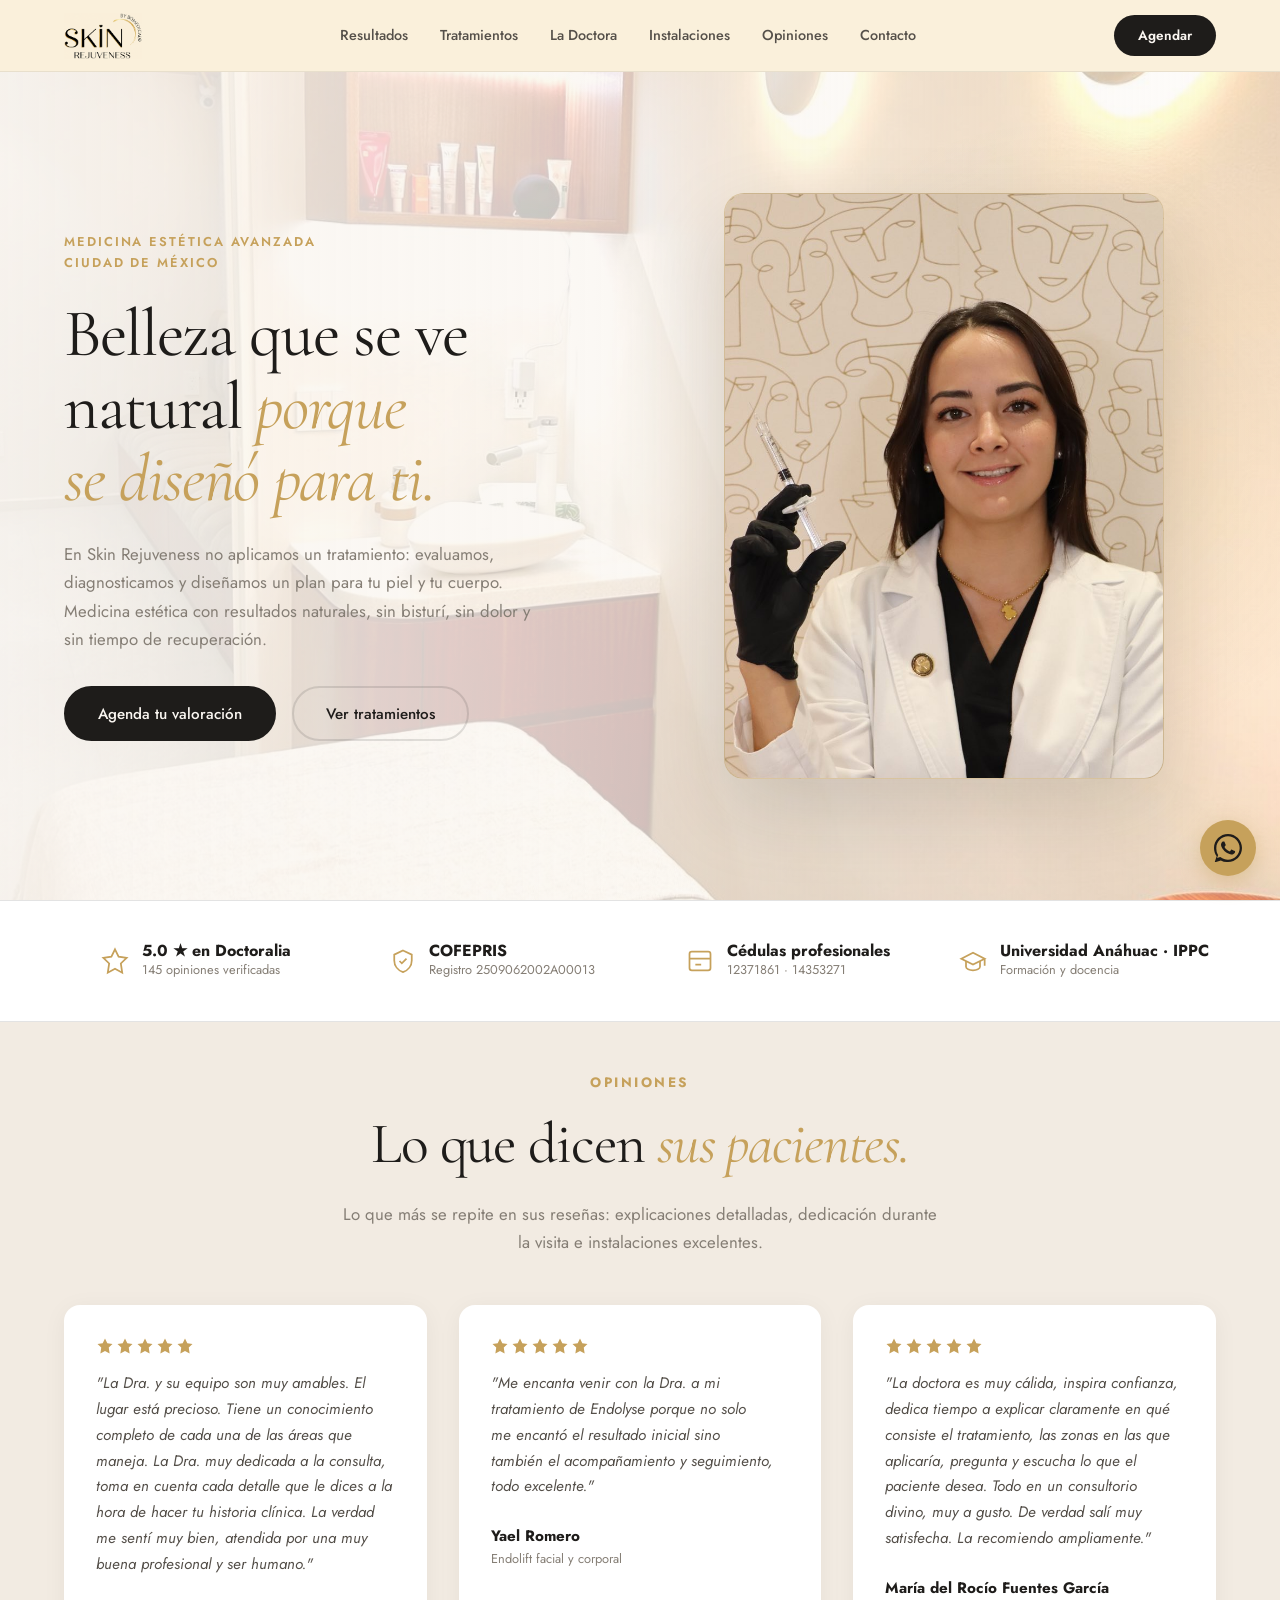
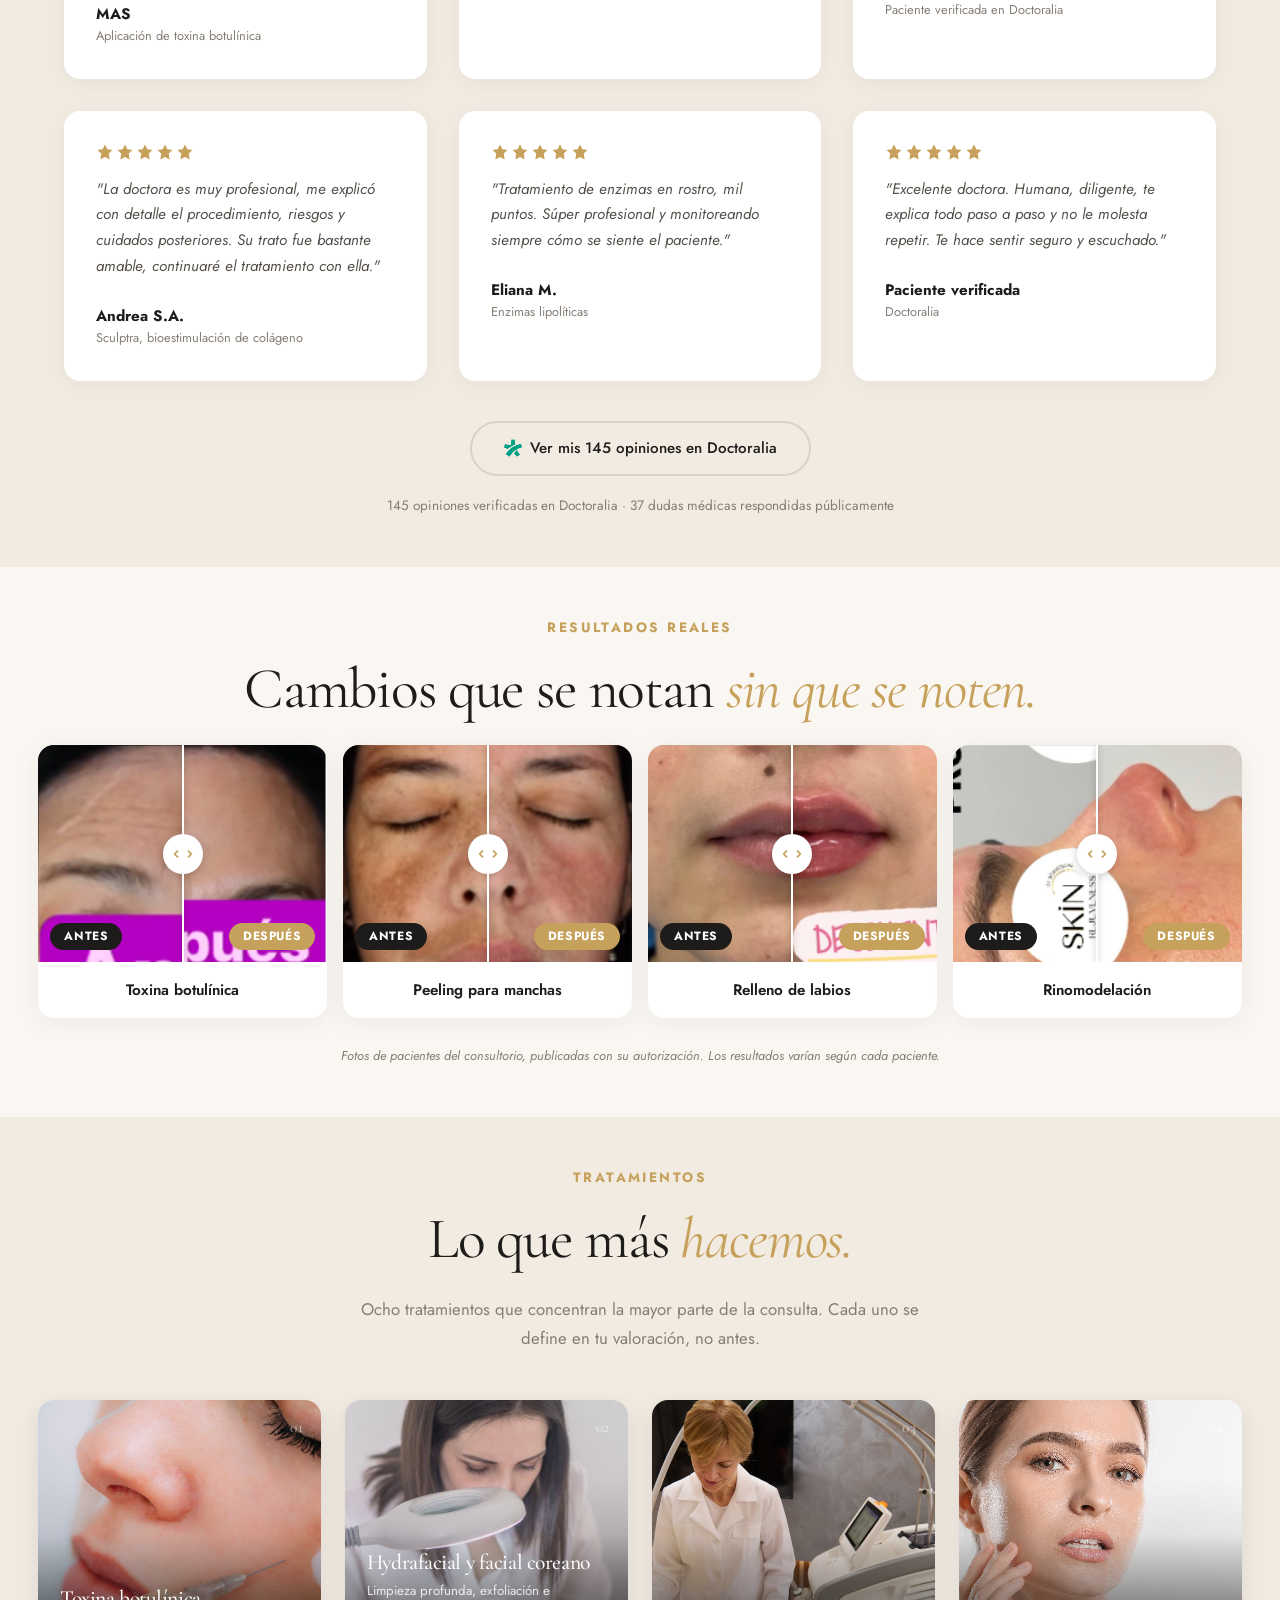
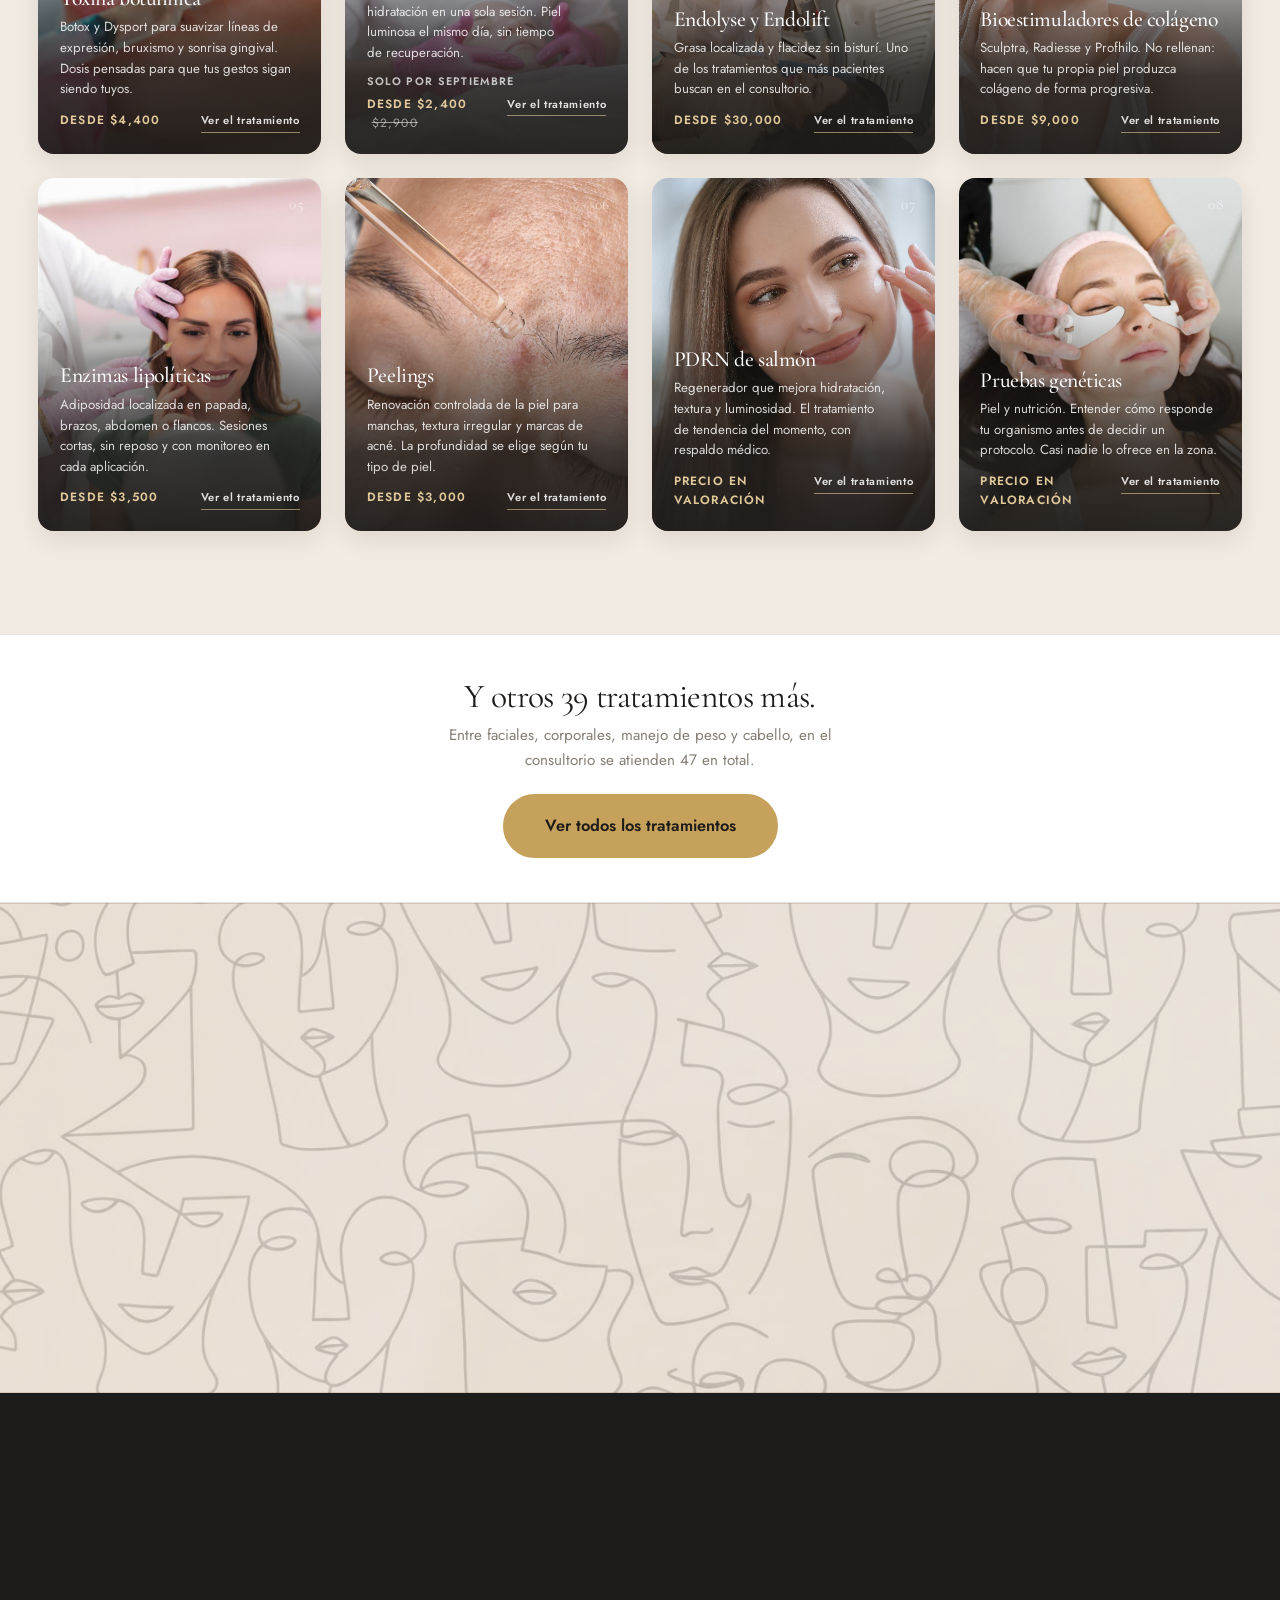
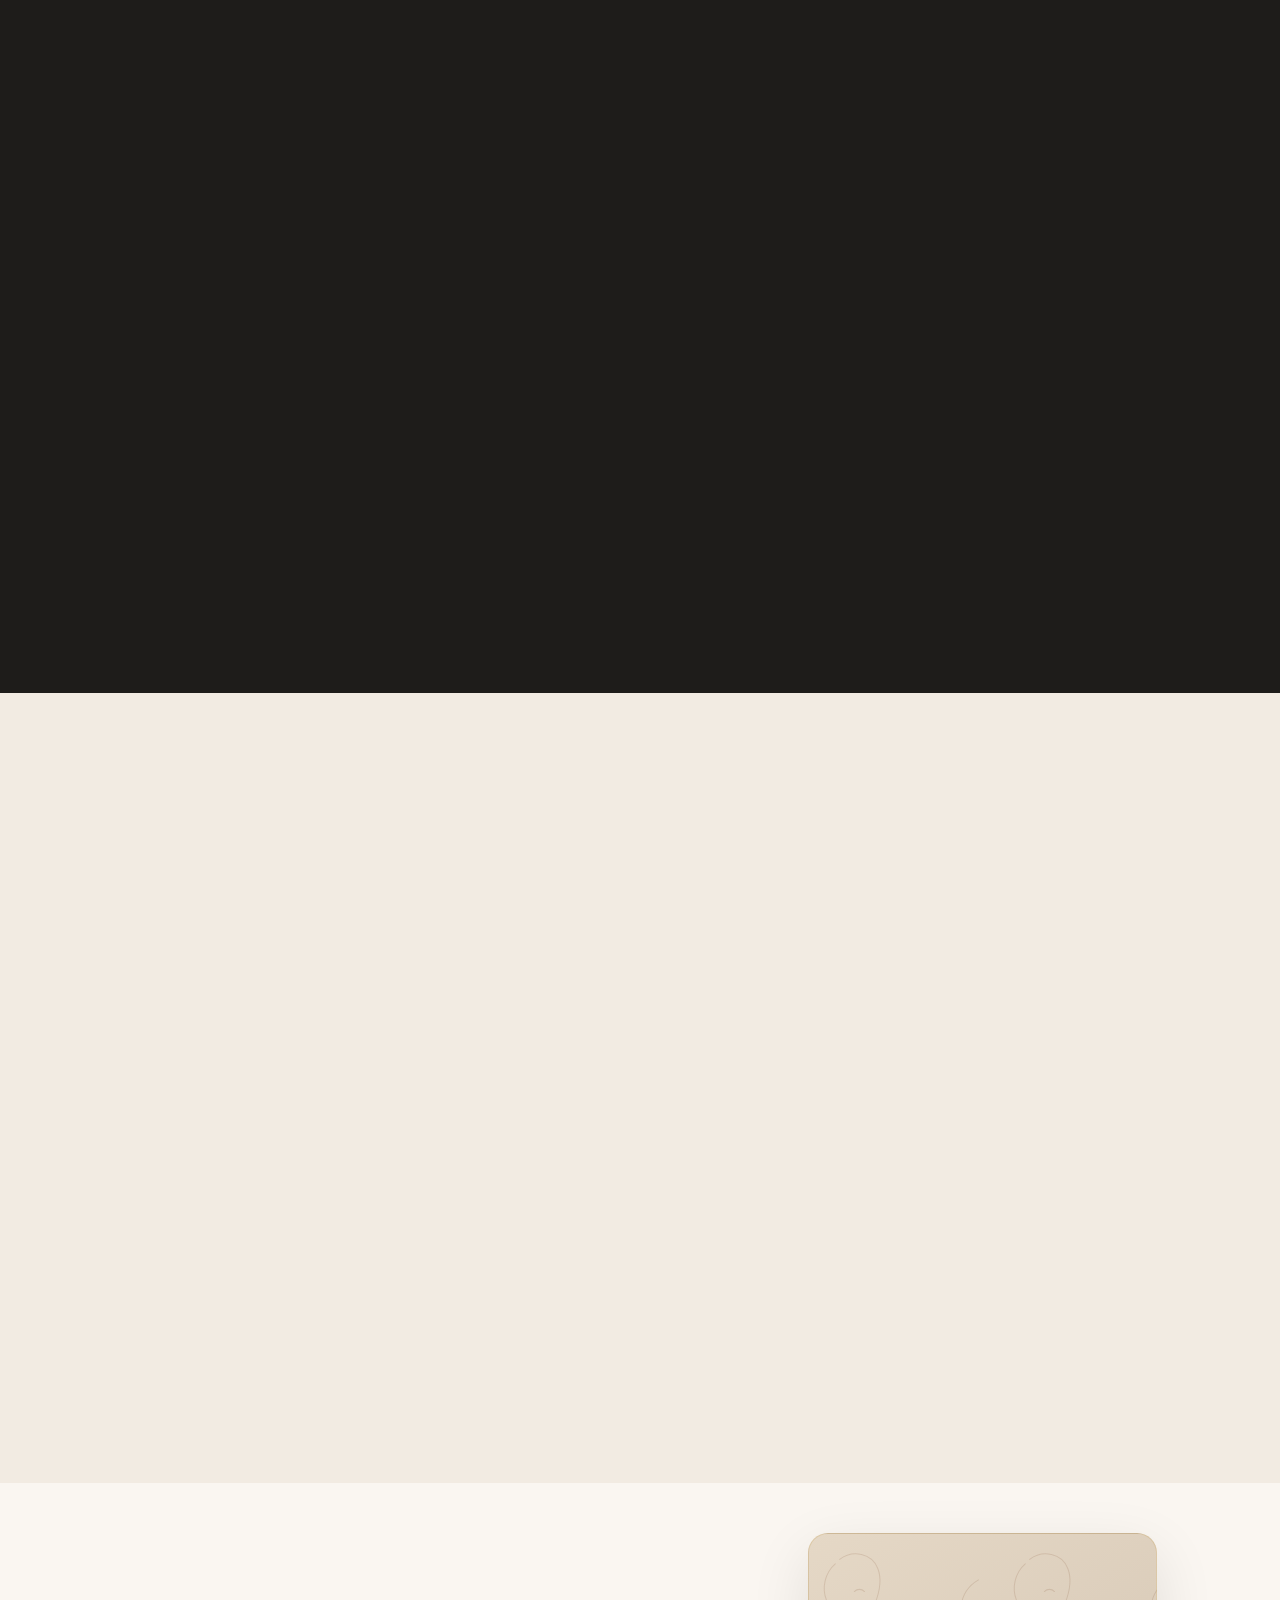
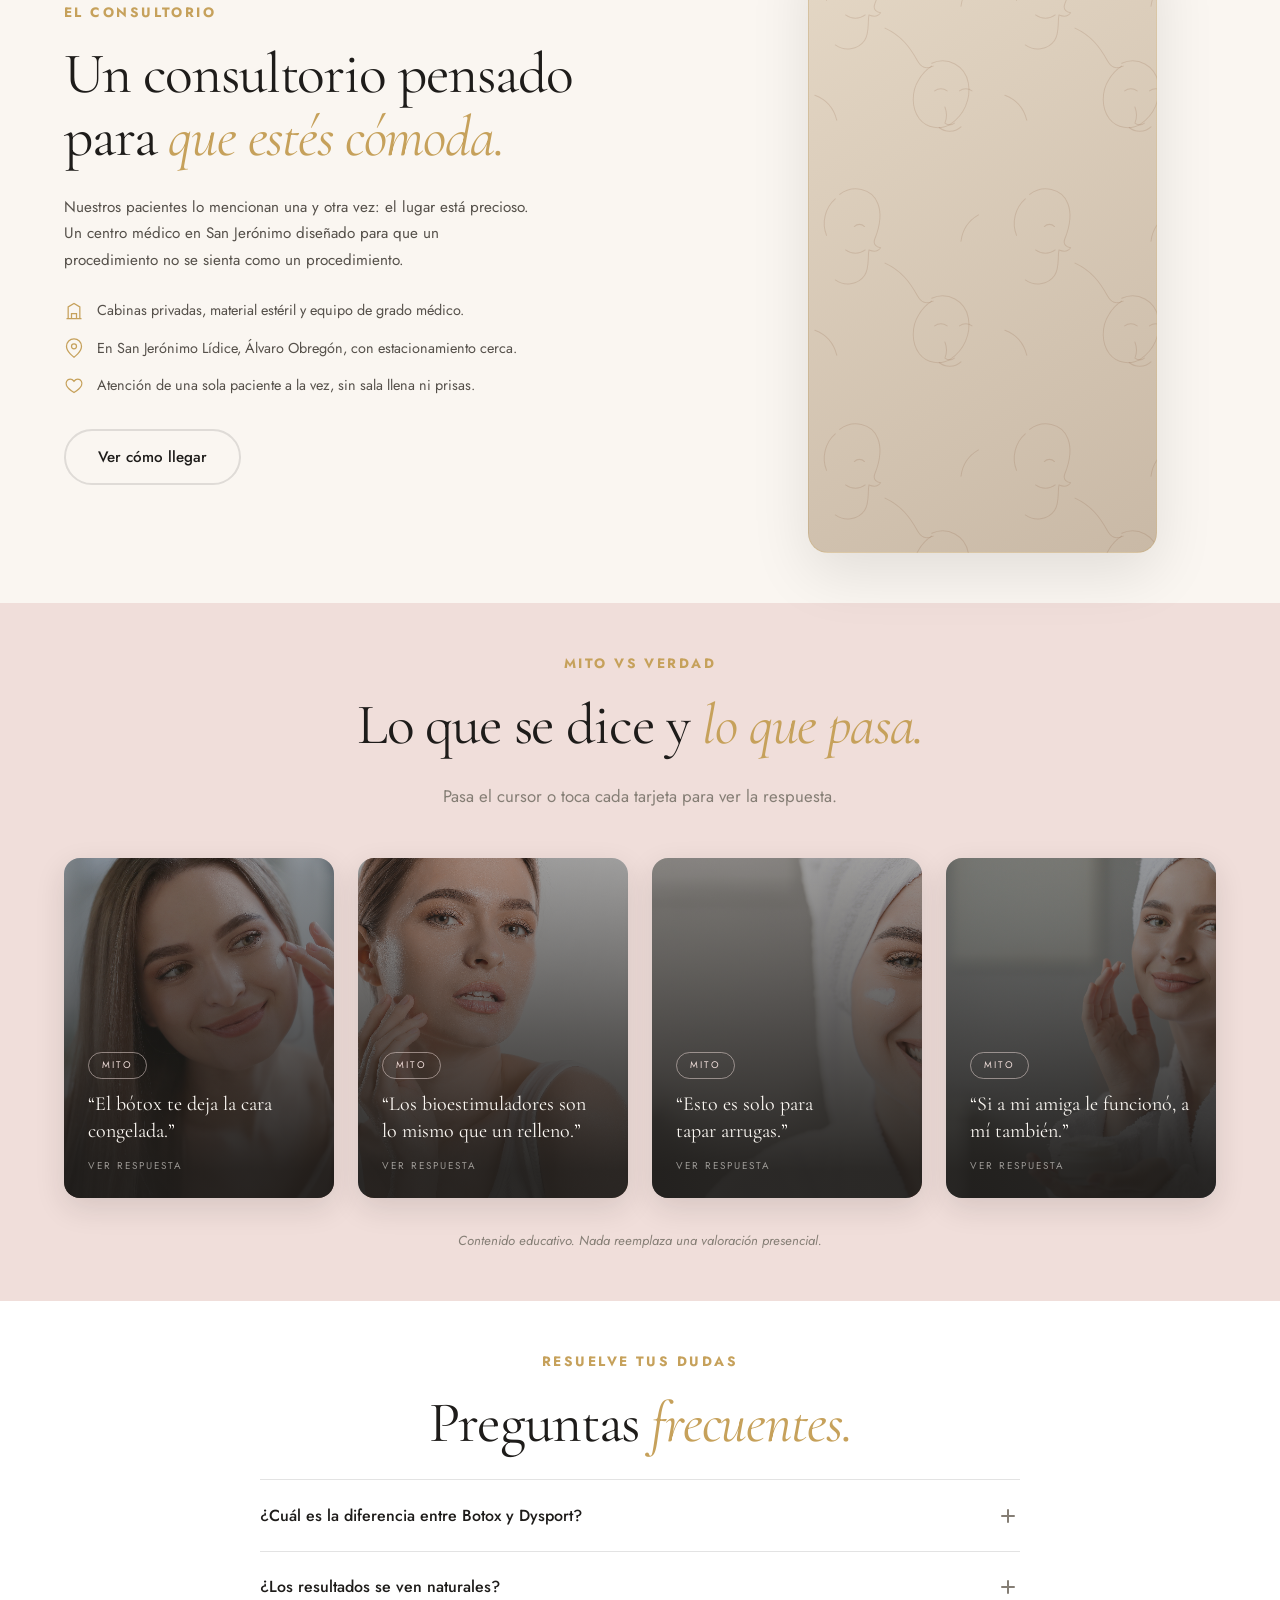
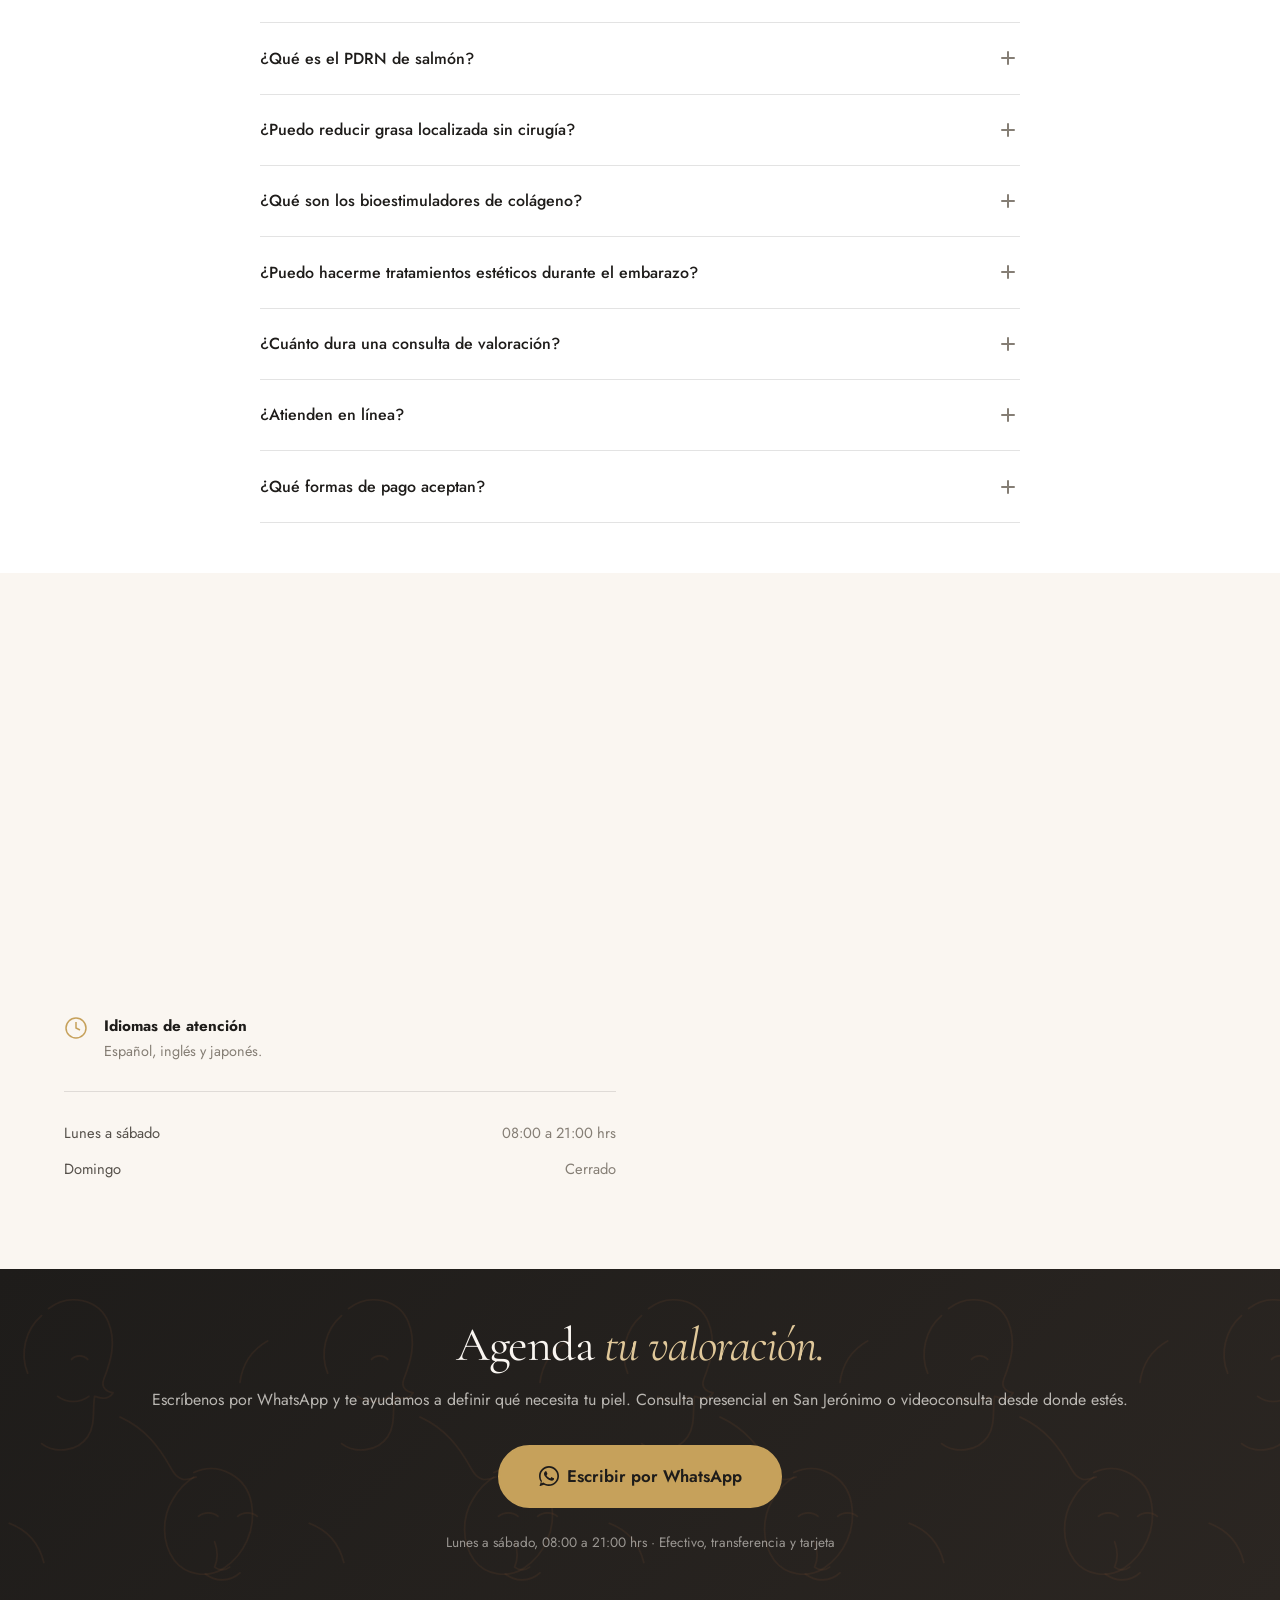
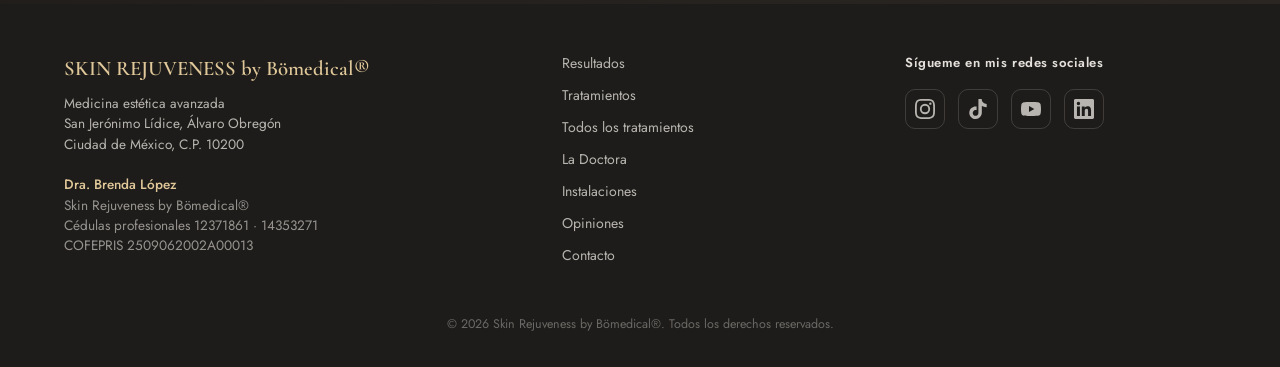
==== index.html @ c3eeec3d "Web de Skin Rejuveness by Bomedical (Dra. Brenda Lopez Carmona) Sitio estatico sin build: home con 1" ====
<!DOCTYPE html>
<html lang="es-MX">
<head>
  <meta charset="UTF-8" />
  <meta name="viewport" content="width=device-width, initial-scale=1.0" />
  <title>Medicina Estética en San Jerónimo, CDMX | Dra. Brenda López · Skin Rejuveness</title>
  <meta name="description" content="Medicina estética avanzada en San Jerónimo, CDMX. Botox, bioestimuladores, Endolyse, hydrafacial y pruebas genéticas de piel con la Dra. Brenda López. 145 opiniones 5★. Agenda por WhatsApp." />
  <meta name="keywords" content="medicina estética San Jerónimo, médico estético CDMX sur, botox San Jerónimo CDMX, bioestimuladores de colágeno CDMX, Endolift CDMX, enzimas lipolíticas CDMX, hydrafacial San Jerónimo, ácido hialurónico CDMX sur, pruebas genéticas para la piel México" />
  <meta name="robots" content="index, follow" />
  <meta name="author" content="Dra. Brenda López Carmona" />

  <meta property="og:title" content="Medicina Estética en San Jerónimo, CDMX | Dra. Brenda López" />
  <meta property="og:description" content="Evaluamos, diagnosticamos y diseñamos un plan para tu piel y tu cuerpo. Medicina estética con resultados naturales en San Jerónimo, CDMX." />
  <meta property="og:type" content="website" />
  <meta property="og:locale" content="es_MX" />
  <meta property="og:site_name" content="Skin Rejuveness by Bömedical" />
  <meta property="og:image" content="assets/img/hero.jpg" />
  <meta name="twitter:card" content="summary_large_image" />

  <link rel="canonical" href="https://skinrejuveness.com/" />

  <link rel="preconnect" href="https://fonts.googleapis.com" />
  <link rel="preconnect" href="https://fonts.gstatic.com" crossorigin />
  <link rel="stylesheet" href="https://fonts.googleapis.com/css2?family=Cormorant+Garamond:ital,wght@0,300;0,400;0,500;0,600;1,300;1,400;1,500;1,600&family=Jost:wght@300;400;500;600&display=swap" />

  <link rel="stylesheet" href="styles.css?v=20260904" />

  <link rel="icon" href="data:image/svg+xml,<svg xmlns='http://www.w3.org/2000/svg' viewBox='0 0 100 100'><rect width='100' height='100' rx='22' fill='%231E1C1A'/><text x='50' y='70' font-size='58' font-family='Georgia,serif' fill='%23C6A15B' text-anchor='middle'>S</text></svg>" />

  <script type="application/ld+json">
  {
    "@context": "https://schema.org",
    "@graph": [
      {
        "@type": "MedicalBusiness",
        "@id": "https://skinrejuveness.com/#clinica",
        "name": "Skin Rejuveness by Bömedical",
        "alternateName": "Skin Rejuveness",
        "description": "Centro de medicina estética avanzada en San Jerónimo Lídice, CDMX. Rejuvenecimiento no invasivo, manejo de adiposidad localizada y pruebas genéticas aplicadas a piel y nutrición.",
        "image": "https://skinrejuveness.com/assets/img/hero.jpg",
        "url": "https://skinrejuveness.com/",
        "telephone": "+525565081447",
        "priceRange": "$$$",
        "currenciesAccepted": "MXN",
        "paymentAccepted": "Efectivo, Transferencia, Tarjeta de crédito, Tarjeta de débito",
        "medicalSpecialty": "PlasticSurgery",
        "availableService": [
          { "@type": "MedicalTherapy", "name": "Aplicación de toxina botulínica" },
          { "@type": "MedicalTherapy", "name": "Bioestimuladores de colágeno" },
          { "@type": "MedicalTherapy", "name": "Endolyse para grasa localizada" },
          { "@type": "MedicalTherapy", "name": "Hydrafacial" },
          { "@type": "MedicalTherapy", "name": "Enzimas lipolíticas" },
          { "@type": "MedicalTherapy", "name": "Peelings" },
          { "@type": "MedicalTherapy", "name": "PDRN de salmón" },
          { "@type": "MedicalTherapy", "name": "Pruebas genéticas de piel y nutrición" }
        ],
        "address": {
          "@type": "PostalAddress",
          "streetAddress": "San Jerónimo Lídice",
          "addressLocality": "Álvaro Obregón",
          "addressRegion": "Ciudad de México",
          "postalCode": "10200",
          "addressCountry": "MX"
        },
        "geo": {
          "@type": "GeoCoordinates",
          "latitude": 19.3257116,
          "longitude": -99.214192
        },
        "openingHoursSpecification": [
          {
            "@type": "OpeningHoursSpecification",
            "dayOfWeek": ["Monday","Tuesday","Wednesday","Thursday","Friday","Saturday"],
            "opens": "08:00",
            "closes": "21:00"
          }
        ],
        "aggregateRating": {
          "@type": "AggregateRating",
          "ratingValue": "5.0",
          "reviewCount": "145",
          "bestRating": "5"
        },
        "sameAs": [
          "https://www.instagram.com/skin_rejuveness",
          "https://www.tiktok.com/@skin_rejuveness",
          "https://www.doctoralia.com.mx/perfil/brenda-lopez-carmona",
          "https://www.youtube.com/@SkinRejuveness",
          "https://www.linkedin.com/in/brenda-lopez-2603/"
        ]
      },
      {
        "@type": "Physician",
        "@id": "https://skinrejuveness.com/#doctora",
        "name": "Dra. Brenda López Carmona",
        "honorificPrefix": "Dra.",
        "jobTitle": "Médica estética",
        "description": "Médica cirujana por la Universidad Anáhuac México, con Maestría en Medicina Estética y Obesidad por el IPPC y Doctorado en Desarrollo Humano por la Universidad Motolinía. Docente en el IPPC.",
        "image": "https://skinrejuveness.com/assets/img/doctor.jpg",
        "url": "https://skinrejuveness.com/",
        "telephone": "+525565081447",
        "medicalSpecialty": "PlasticSurgery",
        "knowsLanguage": ["es", "en", "ja"],
        "worksFor": { "@id": "https://skinrejuveness.com/#clinica" },
        "alumniOf": [
          { "@type": "CollegeOrUniversity", "name": "Universidad Anáhuac México" },
          { "@type": "CollegeOrUniversity", "name": "Universidad Nacional Autónoma de México" },
          { "@type": "CollegeOrUniversity", "name": "Instituto Panamericano de Profesionales Científicos" },
          { "@type": "CollegeOrUniversity", "name": "Universidad Motolinía" }
        ],
        "address": {
          "@type": "PostalAddress",
          "streetAddress": "San Jerónimo Lídice",
          "addressLocality": "Álvaro Obregón",
          "addressRegion": "Ciudad de México",
          "postalCode": "10200",
          "addressCountry": "MX"
        },
        "sameAs": [
          "https://www.instagram.com/skin_rejuveness",
          "https://www.tiktok.com/@skin_rejuveness",
          "https://www.doctoralia.com.mx/perfil/brenda-lopez-carmona",
          "https://www.linkedin.com/in/brenda-lopez-2603/"
        ]
      },
      {
        "@type": "FAQPage",
        "@id": "https://skinrejuveness.com/#faq",
        "mainEntity": [
          {
            "@type": "Question",
            "name": "¿Cuál es la diferencia entre Botox y Dysport?",
            "acceptedAnswer": { "@type": "Answer", "text": "Ambos son toxina botulínica y relajan el músculo para suavizar líneas de expresión. Cambian el tiempo de inicio del efecto y la difusión del producto. En tu valoración definimos cuál conviene según tu zona a tratar y tus objetivos." }
          },
          {
            "@type": "Question",
            "name": "¿Los resultados se ven naturales?",
            "acceptedAnswer": { "@type": "Answer", "text": "Ese es el objetivo. Trabajamos con dosis y volúmenes pensados para que tus gestos sigan siendo tuyos. No buscamos un rostro hecho, buscamos que se note que descansaste." }
          },
          {
            "@type": "Question",
            "name": "¿Qué es el PDRN de salmón?",
            "acceptedAnswer": { "@type": "Answer", "text": "Es un regenerador que estimula la reparación de la piel y mejora hidratación, textura y luminosidad. Es uno de los tratamientos más solicitados actualmente y funciona muy bien combinado con una rutina de skincare adecuada." }
          },
          {
            "@type": "Question",
            "name": "¿Puedo reducir grasa localizada sin cirugía?",
            "acceptedAnswer": { "@type": "Answer", "text": "Sí. Con Endolyse y enzimas lipolíticas tratamos adiposidad localizada sin bisturí, sin dolor y sin tiempo de recuperación. Los resultados dependen de la zona, de la cantidad de sesiones y de tu seguimiento." }
          },
          {
            "@type": "Question",
            "name": "¿Qué son los bioestimuladores de colágeno?",
            "acceptedAnswer": { "@type": "Answer", "text": "Productos como Sculptra, Radiesse o Profhilo que no rellenan: hacen que tu propia piel produzca colágeno. El resultado aparece de forma progresiva y se ve más firme y luminosa, no más llena." }
          },
          {
            "@type": "Question",
            "name": "¿Puedo hacerme tratamientos estéticos durante el embarazo?",
            "acceptedAnswer": { "@type": "Answer", "text": "Algunos sí y otros no. Hay ingredientes y procedimientos que se deben suspender por completo durante esta etapa. Agenda una valoración y armamos una rutina segura para ti y tu bebé." }
          },
          {
            "@type": "Question",
            "name": "¿Cuánto dura una consulta de valoración?",
            "acceptedAnswer": { "@type": "Answer", "text": "Lo suficiente para hacer historia clínica completa, revisar tu piel, escuchar qué buscas y explicarte el plan, los riesgos y los cuidados posteriores. No trabajamos con consultas de cinco minutos." }
          },
          {
            "@type": "Question",
            "name": "¿Atienden en línea?",
            "acceptedAnswer": { "@type": "Answer", "text": "Sí. Ofrecemos videoconsulta además de la consulta presencial en San Jerónimo." }
          },
          {
            "@type": "Question",
            "name": "¿Qué formas de pago aceptan?",
            "acceptedAnswer": { "@type": "Answer", "text": "Efectivo, transferencia, tarjeta de crédito y tarjeta de débito. Atención exclusivamente privada, sin aseguradoras." }
          }
        ]
      }
    ]
  }
  </script>

  <noscript>
    <style>
      /* Sin JS no corre el IntersectionObserver que revela las secciones,
         asi que el contenido se muestra tal cual. La web se lee entera. */
      .reveal { opacity: 1 !important; transform: none !important; }
      .hero-text, .hero-img-card { opacity: 1 !important; transform: none !important; }
      .faq-a, .cat-a { max-height: none !important; }
      .faq-q-icon, .cat-q-icon { display: none; }
    </style>
  </noscript>
</head>
<body>

  <a href="#main" class="skip-link">Ir al contenido</a>

  <!-- ============ 1. NAV ============ -->
  <header class="nav" id="nav">
    <div class="nav-inner">
      <a href="#hero" class="nav-logo" aria-label="Skin Rejuveness by Bömedical, inicio">
        <img src="assets/img/logo-nav.png" alt="Skin Rejuveness by Bömedical" width="480" height="282" />
      </a>
      <button class="nav-toggle" aria-label="Abrir menú" aria-expanded="false">
        <span></span><span></span><span></span>
      </button>
      <nav class="nav-links" aria-label="Navegación principal">
        <a href="#resultados">Resultados</a>
        <a href="#tratamientos">Tratamientos</a>
        <a href="#sobre-mi">La Doctora</a>
        <a href="#instalaciones">Instalaciones</a>
        <a href="#testimonios">Opiniones</a>
        <a href="#contacto">Contacto</a>
      </nav>
      <a href="https://wa.me/525565081447?text=Hola%20Dra.%20Brenda%2C%20vengo%20de%20su%20sitio%20web%20y%20quiero%20agendar%20una%20valoraci%C3%B3n." class="nav-cta" target="_blank" rel="noopener">Agendar</a>
    </div>
  </header>

  <main id="main">

    <!-- ============ 2. HERO ============ -->
    <section class="hero" id="hero">
      <div class="hero-bg-wrap">
        <img class="hero-bg-img" src="assets/img/hero.jpg" alt="" loading="eager" fetchpriority="high" onerror="this.remove()" />
        <div class="hero-bg-gradient"></div>
      </div>
      <div class="hero-content">
        <div class="hero-text">
          <p class="hero-kicker">Medicina estética avanzada<span>Ciudad de México</span></p>
          <h1 class="hero-title">Belleza que se ve natural <em>porque se diseñó para ti.</em></h1>
          <p class="hero-sub">En Skin Rejuveness no aplicamos un tratamiento: evaluamos, diagnosticamos y diseñamos un plan para tu piel y tu cuerpo. Medicina estética con resultados naturales, sin bisturí, sin dolor y sin tiempo de recuperación.</p>
          <div class="hero-actions">
            <a href="#booking" class="btn btn-primary">Agenda tu valoración</a>
            <a href="#tratamientos" class="btn btn-ghost">Ver tratamientos</a>
          </div>
        </div>
        <div class="hero-img-wrap">
          <div class="hero-img-card">
            <img src="assets/img/doctor-hero.jpg" alt="Dra. Brenda López Carmona, médica estética en San Jerónimo, CDMX" fetchpriority="high" loading="eager" onerror="this.remove()" />
          </div>
        </div>
      </div>
    </section>

    <!-- ============ 3. BARRA DE CONFIANZA ============ -->
    <section class="trust-strip reveal" aria-label="Credenciales y respaldo">
      <div class="trust-strip-inner">
        <div class="trust-item">
          <svg viewBox="0 0 24 24" fill="none" stroke="currentColor" stroke-width="1.5" class="trust-icon" aria-hidden="true"><path d="M12 2l3.09 6.26L22 9.27l-5 4.87L18.18 22 12 18.56 5.82 22 7 14.14l-5-4.87 6.91-1.01L12 2z"/></svg>
          <div class="trust-text"><strong>5.0 &#9733; en Doctoralia</strong><span>145 opiniones verificadas</span></div>
        </div>
        <div class="trust-item">
          <svg viewBox="0 0 24 24" fill="none" stroke="currentColor" stroke-width="1.5" class="trust-icon" aria-hidden="true"><path d="M9 12l2 2 4-4"/><path d="M12 3l7.5 3.5v5c0 4.5-3 8.5-7.5 10-4.5-1.5-7.5-5.5-7.5-10v-5L12 3z"/></svg>
          <div class="trust-text"><strong>COFEPRIS</strong><span>Registro 2509062002A00013</span></div>
        </div>
        <div class="trust-item">
          <svg viewBox="0 0 24 24" fill="none" stroke="currentColor" stroke-width="1.5" class="trust-icon" aria-hidden="true"><rect x="3" y="4" width="18" height="16" rx="2"/><path d="M3 10h18M8 15h5"/></svg>
          <div class="trust-text"><strong>Cédulas profesionales</strong><span>12371861 · 14353271</span></div>
        </div>
        <div class="trust-item">
          <svg viewBox="0 0 24 24" fill="none" stroke="currentColor" stroke-width="1.5" class="trust-icon" aria-hidden="true"><path d="M22 10v6M2 10l10-5 10 5-10 5z"/><path d="M6 12v5c0 1.66 2.69 3 6 3s6-1.34 6-3v-5"/></svg>
          <div class="trust-text"><strong>Universidad Anáhuac · IPPC</strong><span>Formación y docencia</span></div>
        </div>
      </div>
    </section>

    <!-- ============ 4. OPINIONES ============ -->
    <section class="section testimonials" id="testimonios">
      <div class="section-inner">
        <p class="section-kicker reveal">Opiniones</p>
        <h2 class="section-title reveal">Lo que dicen <em>sus pacientes.</em></h2>
        <p class="section-sub reveal">Lo que más se repite en sus reseñas: explicaciones detalladas, dedicación durante la visita e instalaciones excelentes.</p>
        <div class="testimonials-grid">

          <blockquote class="testimonial-card reveal">
            <div class="testimonial-stars" aria-label="5 de 5 estrellas">
              <svg viewBox="0 0 24 24" aria-hidden="true"><path d="M12 2l3.09 6.26L22 9.27l-5 4.87L18.18 22 12 18.56 5.82 22 7 14.14l-5-4.87 6.91-1.01L12 2z"/></svg>
              <svg viewBox="0 0 24 24" aria-hidden="true"><path d="M12 2l3.09 6.26L22 9.27l-5 4.87L18.18 22 12 18.56 5.82 22 7 14.14l-5-4.87 6.91-1.01L12 2z"/></svg>
              <svg viewBox="0 0 24 24" aria-hidden="true"><path d="M12 2l3.09 6.26L22 9.27l-5 4.87L18.18 22 12 18.56 5.82 22 7 14.14l-5-4.87 6.91-1.01L12 2z"/></svg>
              <svg viewBox="0 0 24 24" aria-hidden="true"><path d="M12 2l3.09 6.26L22 9.27l-5 4.87L18.18 22 12 18.56 5.82 22 7 14.14l-5-4.87 6.91-1.01L12 2z"/></svg>
              <svg viewBox="0 0 24 24" aria-hidden="true"><path d="M12 2l3.09 6.26L22 9.27l-5 4.87L18.18 22 12 18.56 5.82 22 7 14.14l-5-4.87 6.91-1.01L12 2z"/></svg>
            </div>
            <p class="testimonial-text">"La Dra. y su equipo son muy amables. El lugar está precioso. Tiene un conocimiento completo de cada una de las áreas que maneja. La Dra. muy dedicada a la consulta, toma en cuenta cada detalle que le dices a la hora de hacer tu historia clínica. La verdad me sentí muy bien, atendida por una muy buena profesional y ser humano."</p>
            <footer class="testimonial-author">
              <strong>MAS</strong>
              <span>Aplicación de toxina botulínica</span>
            </footer>
          </blockquote>

          <blockquote class="testimonial-card reveal">
            <div class="testimonial-stars" aria-label="5 de 5 estrellas">
              <svg viewBox="0 0 24 24" aria-hidden="true"><path d="M12 2l3.09 6.26L22 9.27l-5 4.87L18.18 22 12 18.56 5.82 22 7 14.14l-5-4.87 6.91-1.01L12 2z"/></svg>
              <svg viewBox="0 0 24 24" aria-hidden="true"><path d="M12 2l3.09 6.26L22 9.27l-5 4.87L18.18 22 12 18.56 5.82 22 7 14.14l-5-4.87 6.91-1.01L12 2z"/></svg>
              <svg viewBox="0 0 24 24" aria-hidden="true"><path d="M12 2l3.09 6.26L22 9.27l-5 4.87L18.18 22 12 18.56 5.82 22 7 14.14l-5-4.87 6.91-1.01L12 2z"/></svg>
              <svg viewBox="0 0 24 24" aria-hidden="true"><path d="M12 2l3.09 6.26L22 9.27l-5 4.87L18.18 22 12 18.56 5.82 22 7 14.14l-5-4.87 6.91-1.01L12 2z"/></svg>
              <svg viewBox="0 0 24 24" aria-hidden="true"><path d="M12 2l3.09 6.26L22 9.27l-5 4.87L18.18 22 12 18.56 5.82 22 7 14.14l-5-4.87 6.91-1.01L12 2z"/></svg>
            </div>
            <p class="testimonial-text">"Me encanta venir con la Dra. a mi tratamiento de Endolyse porque no solo me encantó el resultado inicial sino también el acompañamiento y seguimiento, todo excelente."</p>
            <footer class="testimonial-author">
              <strong>Yael Romero</strong>
              <span>Endolift facial y corporal</span>
            </footer>
          </blockquote>

          <blockquote class="testimonial-card reveal">
            <div class="testimonial-stars" aria-label="5 de 5 estrellas">
              <svg viewBox="0 0 24 24" aria-hidden="true"><path d="M12 2l3.09 6.26L22 9.27l-5 4.87L18.18 22 12 18.56 5.82 22 7 14.14l-5-4.87 6.91-1.01L12 2z"/></svg>
              <svg viewBox="0 0 24 24" aria-hidden="true"><path d="M12 2l3.09 6.26L22 9.27l-5 4.87L18.18 22 12 18.56 5.82 22 7 14.14l-5-4.87 6.91-1.01L12 2z"/></svg>
              <svg viewBox="0 0 24 24" aria-hidden="true"><path d="M12 2l3.09 6.26L22 9.27l-5 4.87L18.18 22 12 18.56 5.82 22 7 14.14l-5-4.87 6.91-1.01L12 2z"/></svg>
              <svg viewBox="0 0 24 24" aria-hidden="true"><path d="M12 2l3.09 6.26L22 9.27l-5 4.87L18.18 22 12 18.56 5.82 22 7 14.14l-5-4.87 6.91-1.01L12 2z"/></svg>
              <svg viewBox="0 0 24 24" aria-hidden="true"><path d="M12 2l3.09 6.26L22 9.27l-5 4.87L18.18 22 12 18.56 5.82 22 7 14.14l-5-4.87 6.91-1.01L12 2z"/></svg>
            </div>
            <p class="testimonial-text">"La doctora es muy cálida, inspira confianza, dedica tiempo a explicar claramente en qué consiste el tratamiento, las zonas en las que aplicaría, pregunta y escucha lo que el paciente desea. Todo en un consultorio divino, muy a gusto. De verdad salí muy satisfecha. La recomiendo ampliamente."</p>
            <footer class="testimonial-author">
              <strong>María del Rocío Fuentes García</strong>
              <span>Paciente verificada en Doctoralia</span>
            </footer>
          </blockquote>

          <blockquote class="testimonial-card reveal">
            <div class="testimonial-stars" aria-label="5 de 5 estrellas">
              <svg viewBox="0 0 24 24" aria-hidden="true"><path d="M12 2l3.09 6.26L22 9.27l-5 4.87L18.18 22 12 18.56 5.82 22 7 14.14l-5-4.87 6.91-1.01L12 2z"/></svg>
              <svg viewBox="0 0 24 24" aria-hidden="true"><path d="M12 2l3.09 6.26L22 9.27l-5 4.87L18.18 22 12 18.56 5.82 22 7 14.14l-5-4.87 6.91-1.01L12 2z"/></svg>
              <svg viewBox="0 0 24 24" aria-hidden="true"><path d="M12 2l3.09 6.26L22 9.27l-5 4.87L18.18 22 12 18.56 5.82 22 7 14.14l-5-4.87 6.91-1.01L12 2z"/></svg>
              <svg viewBox="0 0 24 24" aria-hidden="true"><path d="M12 2l3.09 6.26L22 9.27l-5 4.87L18.18 22 12 18.56 5.82 22 7 14.14l-5-4.87 6.91-1.01L12 2z"/></svg>
              <svg viewBox="0 0 24 24" aria-hidden="true"><path d="M12 2l3.09 6.26L22 9.27l-5 4.87L18.18 22 12 18.56 5.82 22 7 14.14l-5-4.87 6.91-1.01L12 2z"/></svg>
            </div>
            <p class="testimonial-text">"La doctora es muy profesional, me explicó con detalle el procedimiento, riesgos y cuidados posteriores. Su trato fue bastante amable, continuaré el tratamiento con ella."</p>
            <footer class="testimonial-author">
              <strong>Andrea S.A.</strong>
              <span>Sculptra, bioestimulación de colágeno</span>
            </footer>
          </blockquote>

          <blockquote class="testimonial-card reveal">
            <div class="testimonial-stars" aria-label="5 de 5 estrellas">
              <svg viewBox="0 0 24 24" aria-hidden="true"><path d="M12 2l3.09 6.26L22 9.27l-5 4.87L18.18 22 12 18.56 5.82 22 7 14.14l-5-4.87 6.91-1.01L12 2z"/></svg>
              <svg viewBox="0 0 24 24" aria-hidden="true"><path d="M12 2l3.09 6.26L22 9.27l-5 4.87L18.18 22 12 18.56 5.82 22 7 14.14l-5-4.87 6.91-1.01L12 2z"/></svg>
              <svg viewBox="0 0 24 24" aria-hidden="true"><path d="M12 2l3.09 6.26L22 9.27l-5 4.87L18.18 22 12 18.56 5.82 22 7 14.14l-5-4.87 6.91-1.01L12 2z"/></svg>
              <svg viewBox="0 0 24 24" aria-hidden="true"><path d="M12 2l3.09 6.26L22 9.27l-5 4.87L18.18 22 12 18.56 5.82 22 7 14.14l-5-4.87 6.91-1.01L12 2z"/></svg>
              <svg viewBox="0 0 24 24" aria-hidden="true"><path d="M12 2l3.09 6.26L22 9.27l-5 4.87L18.18 22 12 18.56 5.82 22 7 14.14l-5-4.87 6.91-1.01L12 2z"/></svg>
            </div>
            <p class="testimonial-text">"Tratamiento de enzimas en rostro, mil puntos. Súper profesional y monitoreando siempre cómo se siente el paciente."</p>
            <footer class="testimonial-author">
              <strong>Eliana M.</strong>
              <span>Enzimas lipolíticas</span>
            </footer>
          </blockquote>

          <blockquote class="testimonial-card reveal">
            <div class="testimonial-stars" aria-label="5 de 5 estrellas">
              <svg viewBox="0 0 24 24" aria-hidden="true"><path d="M12 2l3.09 6.26L22 9.27l-5 4.87L18.18 22 12 18.56 5.82 22 7 14.14l-5-4.87 6.91-1.01L12 2z"/></svg>
              <svg viewBox="0 0 24 24" aria-hidden="true"><path d="M12 2l3.09 6.26L22 9.27l-5 4.87L18.18 22 12 18.56 5.82 22 7 14.14l-5-4.87 6.91-1.01L12 2z"/></svg>
              <svg viewBox="0 0 24 24" aria-hidden="true"><path d="M12 2l3.09 6.26L22 9.27l-5 4.87L18.18 22 12 18.56 5.82 22 7 14.14l-5-4.87 6.91-1.01L12 2z"/></svg>
              <svg viewBox="0 0 24 24" aria-hidden="true"><path d="M12 2l3.09 6.26L22 9.27l-5 4.87L18.18 22 12 18.56 5.82 22 7 14.14l-5-4.87 6.91-1.01L12 2z"/></svg>
              <svg viewBox="0 0 24 24" aria-hidden="true"><path d="M12 2l3.09 6.26L22 9.27l-5 4.87L18.18 22 12 18.56 5.82 22 7 14.14l-5-4.87 6.91-1.01L12 2z"/></svg>
            </div>
            <p class="testimonial-text">"Excelente doctora. Humana, diligente, te explica todo paso a paso y no le molesta repetir. Te hace sentir seguro y escuchado."</p>
            <footer class="testimonial-author">
              <strong>Paciente verificada</strong>
              <span>Doctoralia</span>
            </footer>
          </blockquote>

        </div>

        <div class="reviews-links reveal">
          <a href="https://www.doctoralia.com.mx/perfil/brenda-lopez-carmona" target="_blank" rel="noopener noreferrer" class="btn btn-ghost">
            <img src="assets/plastic-esthetic-stock/logo-doctoralia.png" alt="" />
            Ver mis 145 opiniones en Doctoralia
          </a>
        </div>
        <p class="reviews-count reveal">145 opiniones verificadas en Doctoralia · 37 dudas médicas respondidas públicamente</p>
      </div>
    </section>

    <!-- ============ 5. RESULTADOS (ANTES/DESPUÉS) ============ -->
    <section class="section results" id="resultados">
      <div class="section-inner">
        <p class="section-kicker reveal">Resultados reales</p>
        <h2 class="section-title reveal">Cambios que se notan <em>sin que se noten.</em></h2>
        <div class="results-grid">
          <div class="result-card reveal">
            <div class="ba-slider" data-ba>
              <img src="assets/img/ba-botox-antes.png" alt="Antes de toxina botulínica, paciente de la Dra. Brenda López" class="ba-before" loading="lazy" />
              <img src="assets/img/ba-botox-despues.png" alt="Después de toxina botulínica, paciente de la Dra. Brenda López" class="ba-after" loading="lazy" />
              <div class="ba-handle"><div class="ba-handle-line"></div><div class="ba-handle-circle"><svg viewBox="0 0 24 24" fill="none" stroke="currentColor" stroke-width="2"><path d="M18 8l4 4-4 4M6 8l-4 4 4 4"/></svg></div><div class="ba-handle-line"></div></div>
              <span class="ba-label ba-label--before">Antes</span>
              <span class="ba-label ba-label--after">Después</span>
            </div>
            <p class="result-name">Toxina botulínica</p>
          </div>
          <div class="result-card reveal">
            <div class="ba-slider" data-ba>
              <img src="assets/img/ba-peelings-antes.png" alt="Antes de peeling facial para manchas, paciente de la Dra. Brenda López" class="ba-before" loading="lazy" />
              <img src="assets/img/ba-peelings-despues.png" alt="Después de peeling facial para manchas, paciente de la Dra. Brenda López" class="ba-after" loading="lazy" />
              <div class="ba-handle"><div class="ba-handle-line"></div><div class="ba-handle-circle"><svg viewBox="0 0 24 24" fill="none" stroke="currentColor" stroke-width="2"><path d="M18 8l4 4-4 4M6 8l-4 4 4 4"/></svg></div><div class="ba-handle-line"></div></div>
              <span class="ba-label ba-label--before">Antes</span>
              <span class="ba-label ba-label--after">Después</span>
            </div>
            <p class="result-name">Peeling para manchas</p>
          </div>
          <div class="result-card reveal">
            <div class="ba-slider" data-ba>
              <img src="assets/img/ba-rellenolabios-antes.png" alt="Antes de relleno de labios, paciente de la Dra. Brenda López" class="ba-before" loading="lazy" />
              <img src="assets/img/ba-rellenolabios-despues.png" alt="Después de relleno de labios, paciente de la Dra. Brenda López" class="ba-after" loading="lazy" />
              <div class="ba-handle"><div class="ba-handle-line"></div><div class="ba-handle-circle"><svg viewBox="0 0 24 24" fill="none" stroke="currentColor" stroke-width="2"><path d="M18 8l4 4-4 4M6 8l-4 4 4 4"/></svg></div><div class="ba-handle-line"></div></div>
              <span class="ba-label ba-label--before">Antes</span>
              <span class="ba-label ba-label--after">Después</span>
            </div>
            <p class="result-name">Relleno de labios</p>
          </div>
          <div class="result-card reveal">
            <div class="ba-slider" data-ba>
              <img src="assets/img/ba-rinomodelacion-antes.png" alt="Antes de rinomodelación, paciente de la Dra. Brenda López" class="ba-before" loading="lazy" />
              <img src="assets/img/ba-rinomodelacion-despues.png" alt="Después de rinomodelación, paciente de la Dra. Brenda López" class="ba-after" loading="lazy" />
              <div class="ba-handle"><div class="ba-handle-line"></div><div class="ba-handle-circle"><svg viewBox="0 0 24 24" fill="none" stroke="currentColor" stroke-width="2"><path d="M18 8l4 4-4 4M6 8l-4 4 4 4"/></svg></div><div class="ba-handle-line"></div></div>
              <span class="ba-label ba-label--before">Antes</span>
              <span class="ba-label ba-label--after">Después</span>
            </div>
            <p class="result-name">Rinomodelación</p>
          </div>
        </div>
        <p class="results-disclaimer">Fotos de pacientes del consultorio, publicadas con su autorización. Los resultados varían según cada paciente.</p>
      </div>
    </section>


    <!-- ============ 6. TRATAMIENTOS ESTRELLA ============ -->
    <section class="section treatments" id="tratamientos">
      <div class="section-inner">
        <p class="section-kicker reveal">Tratamientos</p>
        <h2 class="section-title reveal">Lo que más <em>hacemos.</em></h2>
        <p class="section-sub reveal">Ocho tratamientos que concentran la mayor parte de la consulta. Cada uno se define en tu valoración, no antes.</p>
        <div class="treatments-grid">

          <a class="treatment-card reveal" href="tratamiento-toxina-botulinica.html">
            <div class="treatment-card__img">
              <img src="assets/plastic-esthetic-stock/tratamientos/porta-estetica.jpg" alt="Aplicación de toxina botulínica en San Jerónimo, CDMX" loading="lazy" />
            </div>
            <span class="treatment-card__index">01</span>
            <div class="treatment-card__body">
              <h3>Toxina botulínica</h3>
              <p>Botox y Dysport para suavizar líneas de expresión, bruxismo y sonrisa gingival. Dosis pensadas para que tus gestos sigan siendo tuyos.</p>
              <div class="treatment-card__foot">
                <span class="treatment-card__price">Desde $4,400</span>
                <span class="treatment-card__cta">Ver el tratamiento</span>
              </div>
            </div>
          </a>

          <a class="treatment-card reveal" href="tratamiento-hydrafacial.html">
            <div class="treatment-card__img">
              <img src="assets/plastic-esthetic-stock/tratamientos/s-skincare.jpg" alt="Hydrafacial y facial coreano en San Jerónimo, CDMX" loading="lazy" />
            </div>
            <span class="treatment-card__index">02</span>
            <div class="treatment-card__body">
              <h3>Hydrafacial y facial coreano</h3>
              <p>Limpieza profunda, exfoliación e hidratación en una sola sesión. Piel luminosa el mismo día, sin tiempo de recuperación.</p>
              <span class="treatment-card__sale-note">Solo por septiembre</span>
              <div class="treatment-card__foot">
                <span class="treatment-card__price">Desde $2,400 <s>$2,900</s></span>
                <span class="treatment-card__cta">Ver el tratamiento</span>
              </div>
            </div>
          </a>

          <a class="treatment-card reveal" href="tratamiento-endolyse.html">
            <div class="treatment-card__img">
              <img src="assets/plastic-esthetic-stock/tratamientos/s-contorno-corporal.jpg" alt="Endolyse para grasa localizada sin cirugía en CDMX" loading="lazy" />
            </div>
            <span class="treatment-card__index">03</span>
            <div class="treatment-card__body">
              <h3>Endolyse y Endolift</h3>
              <p>Grasa localizada y flacidez sin bisturí. Uno de los tratamientos que más pacientes buscan en el consultorio.</p>
              <div class="treatment-card__foot">
                <span class="treatment-card__price">Desde $30,000</span>
                <span class="treatment-card__cta">Ver el tratamiento</span>
              </div>
            </div>
          </a>

          <a class="treatment-card reveal" href="tratamiento-bioestimuladores.html">
            <div class="treatment-card__img">
              <img src="assets/plastic-esthetic-stock/tratamientos/s-bioestimuladores.jpg" alt="Bioestimuladores de colágeno Sculptra y Radiesse en CDMX" loading="lazy" />
            </div>
            <span class="treatment-card__index">04</span>
            <div class="treatment-card__body">
              <h3>Bioestimuladores de colágeno</h3>
              <p>Sculptra, Radiesse y Profhilo. No rellenan: hacen que tu propia piel produzca colágeno de forma progresiva.</p>
              <div class="treatment-card__foot">
                <span class="treatment-card__price">Desde $9,000</span>
                <span class="treatment-card__cta">Ver el tratamiento</span>
              </div>
            </div>
          </a>

          <a class="treatment-card reveal" href="tratamiento-enzimas-lipoliticas.html">
            <div class="treatment-card__img">
              <img src="assets/plastic-esthetic-stock/tratamientos/s-inyectables.jpg" alt="Enzimas lipolíticas para adiposidad localizada en CDMX" loading="lazy" />
            </div>
            <span class="treatment-card__index">05</span>
            <div class="treatment-card__body">
              <h3>Enzimas lipolíticas</h3>
              <p>Adiposidad localizada en papada, brazos, abdomen o flancos. Sesiones cortas, sin reposo y con monitoreo en cada aplicación.</p>
              <div class="treatment-card__foot">
                <span class="treatment-card__price">Desde $3,500</span>
                <span class="treatment-card__cta">Ver el tratamiento</span>
              </div>
            </div>
          </a>

          <a class="treatment-card reveal" href="tratamiento-peelings.html">
            <div class="treatment-card__img">
              <img src="assets/plastic-esthetic-stock/tratamientos/s-acne.jpg" alt="Peeling facial en San Jerónimo, CDMX" loading="lazy" />
            </div>
            <span class="treatment-card__index">06</span>
            <div class="treatment-card__body">
              <h3>Peelings</h3>
              <p>Renovación controlada de la piel para manchas, textura irregular y marcas de acné. La profundidad se elige según tu tipo de piel.</p>
              <div class="treatment-card__foot">
                <span class="treatment-card__price">Desde $3,000</span>
                <span class="treatment-card__cta">Ver el tratamiento</span>
              </div>
            </div>
          </a>

          <a class="treatment-card reveal" href="tratamiento-pdrn-salmon.html">
            <div class="treatment-card__img">
              <img src="assets/plastic-esthetic-stock/tratamientos/s-pdrn.jpg" alt="PDRN de salmón para regeneración de la piel en CDMX" loading="lazy" />
            </div>
            <span class="treatment-card__index">07</span>
            <div class="treatment-card__body">
              <h3>PDRN de salmón</h3>
              <p>Regenerador que mejora hidratación, textura y luminosidad. El tratamiento de tendencia del momento, con respaldo médico.</p>
              <div class="treatment-card__foot">
                <span class="treatment-card__price">Precio en valoración</span>
                <span class="treatment-card__cta">Ver el tratamiento</span>
              </div>
            </div>
          </a>

          <a class="treatment-card reveal" href="tratamiento-pruebas-geneticas.html">
            <div class="treatment-card__img">
              <img src="assets/plastic-esthetic-stock/tratamientos/s-mirada.jpg" alt="Pruebas genéticas de piel y nutrición en Ciudad de México" loading="lazy" />
            </div>
            <span class="treatment-card__index">08</span>
            <div class="treatment-card__body">
              <h3>Pruebas genéticas</h3>
              <p>Piel y nutrición. Entender cómo responde tu organismo antes de decidir un protocolo. Casi nadie lo ofrece en la zona.</p>
              <div class="treatment-card__foot">
                <span class="treatment-card__price">Precio en valoración</span>
                <span class="treatment-card__cta">Ver el tratamiento</span>
              </div>
            </div>
          </a>

        </div>
        <p class="treatments-note reveal">Los precios son referencias iniciales en pesos mexicanos. El costo final se define en tu valoración, según la zona y el número de sesiones.</p>
      </div>
    </section>

    <!-- Banda puente hacia el catalogo completo. Va fuera de la seccion de
         tratamientos, con su propio fondo, para que no se lea como una
         continuacion de la nota de precios. -->
    <section class="treatments-more">
      <div class="section-inner treatments-more__inner">
        <div>
          <h2>Y otros 39 tratamientos más.</h2>
          <p>Entre faciales, corporales, manejo de peso y cabello, en el consultorio se atienden 47 en total.</p>
        </div>
        <a href="tratamientos.html" class="btn btn-gold">Ver todos los tratamientos</a>
      </div>
    </section>

    <!-- ============ 7. PRUEBAS GENÉTICAS (bloque diferencial) ============ -->
    <section class="section genetics" id="geneticas">
      <div class="section-inner genetics-inner">
        <p class="section-kicker reveal">Lo que nos hace distintos</p>
        <h2 class="section-title reveal">Tratamientos diseñados a partir de <em>tu genética.</em></h2>
        <p class="reveal">Aplicamos pruebas genéticas enfocadas en nutrición y salud de la piel para entender cómo responde tu organismo antes de decidir cualquier protocolo. En lugar de probar tratamientos hasta que uno funcione, partimos de tus características reales. Es la diferencia entre un plan genérico y un plan que es tuyo.</p>
        <a href="https://wa.me/525565081447?text=Hola%20Dra.%20Brenda%2C%20vengo%20de%20su%20sitio%20web%20y%20quiero%20informaci%C3%B3n%20sobre%20las%20pruebas%20gen%C3%A9ticas." class="btn btn-primary reveal" target="_blank" rel="noopener">Consulta si es para ti</a>
      </div>
    </section>

    <!-- ============ 8. BOOKING ============ -->
    <section class="section booking" id="booking">
      <div class="section-inner">
        <div class="section-header reveal">
          <p class="section-kicker">Agenda tu valoración</p>
          <h2 class="section-title">Reserva tu cita <em>online.</em></h2>
        </div>
        <div class="booking-grid">
          <div class="booking-widget reveal">
            <div class="booking-widget-header">
              <h3>Valoración con la Dra. Brenda</h3>
              <p>Elige el día y el horario que te queden mejor</p>
            </div>
            <div class="booking-month">
              <button class="booking-nav" id="booking-prev" aria-label="Mes anterior" disabled>&lsaquo;</button>
              <span class="booking-month-label" id="booking-month-label"></span>
              <button class="booking-nav" id="booking-next" aria-label="Mes siguiente">&rsaquo;</button>
            </div>
            <div class="booking-weekdays" aria-hidden="true">
              <span>Lu</span><span>Ma</span><span>Mi</span><span>Ju</span><span>Vi</span><span>Sa</span><span>Do</span>
            </div>
            <div class="booking-days" id="booking-days" role="grid"></div>
            <div class="booking-slots" id="booking-slots" hidden>
              <p class="booking-slots-label">Horarios disponibles</p>
              <div class="booking-slots-grid">
                <button class="slot" data-time="8:00">8:00</button>
                <button class="slot" data-time="9:00">9:00</button>
                <button class="slot" data-time="10:00">10:00</button>
                <button class="slot" data-time="11:00">11:00</button>
                <button class="slot" data-time="12:00">12:00</button>
                <button class="slot" data-time="13:00">13:00</button>
                <button class="slot" data-time="16:00">16:00</button>
                <button class="slot" data-time="17:00">17:00</button>
                <button class="slot" data-time="18:00">18:00</button>
                <button class="slot" data-time="19:00">19:00</button>
                <button class="slot" data-time="20:00">20:00</button>
              </div>
            </div>
            <div class="booking-form-wrap" id="booking-form-wrap" hidden>
              <form class="booking-form" id="booking-form" novalidate>
                <input type="text" placeholder="Tu nombre" class="booking-input" required />
                <input type="tel" placeholder="Tu teléfono o WhatsApp" class="booking-input" required />
                <button type="submit" class="btn btn-primary btn-full booking-confirm">Confirmar mi cita</button>
              </form>
            </div>
            <div class="booking-success" id="booking-success" hidden>
              <div class="booking-success-icon" aria-hidden="true">&#128336;</div>
              <p><strong>&iexcl;Pr&oacute;ximamente disponible!</strong></p>
              <p class="booking-success-sub">Por ahora te abrimos WhatsApp con tu solicitud. Env&iacute;a el mensaje y confirmamos tu cita a la brevedad.</p>
            </div>
          </div>
          <div class="booking-contact reveal">
            <div class="booking-contact-inner">
              <span class="booking-contact-kicker">O escríbenos directo</span>
              <h3>¿Prefieres hablarlo antes?</h3>
              <p>Cuéntanos qué te gustaría mejorar y te decimos si la valoración es el paso indicado.</p>
              <a href="https://wa.me/525565081447?text=Hola%20Dra.%20Brenda%2C%20vengo%20de%20su%20sitio%20web%20y%20quiero%20agendar%20una%20valoraci%C3%B3n." target="_blank" rel="noopener" class="booking-wa-btn">
                <svg width="18" height="18" fill="currentColor" viewBox="0 0 24 24"><path d="M17.472 14.382c-.297-.149-1.758-.867-2.03-.967-.273-.099-.471-.148-.67.15-.197.297-.767.966-.94 1.164-.173.199-.347.223-.644.075-.297-.15-1.255-.463-2.39-1.475-.883-.788-1.48-1.761-1.653-2.059-.173-.297-.018-.458.13-.606.134-.133.298-.347.446-.52.149-.174.198-.298.298-.497.099-.198.05-.371-.025-.52-.075-.149-.669-1.612-.916-2.207-.242-.579-.487-.5-.669-.51-.173-.008-.371-.01-.57-.01-.198 0-.52.074-.792.372-.272.297-1.04 1.016-1.04 2.479 0 1.462 1.065 2.875 1.213 3.074.149.198 2.096 3.2 5.077 4.487.709.306 1.262.489 1.694.625.712.227 1.36.195 1.871.118.571-.085 1.758-.719 2.006-1.413.248-.694.248-1.289.173-1.413-.074-.124-.272-.198-.57-.347z"/><path d="M12 0C5.373 0 0 5.373 0 12c0 2.625.846 5.059 2.284 7.034L.789 23.492a.5.5 0 00.611.611l4.458-1.495A11.96 11.96 0 0012 24c6.627 0 12-5.373 12-12S18.627 0 12 0z"/></svg>
                Escribir por WhatsApp
              </a>
              <a href="https://www.doctoralia.com.mx/perfil/brenda-lopez-carmona" target="_blank" rel="noopener noreferrer" class="booking-phone-btn">
                <svg width="18" height="18" fill="none" stroke="currentColor" stroke-width="2" viewBox="0 0 24 24"><path d="M12 2l3.09 6.26L22 9.27l-5 4.87L18.18 22 12 18.56 5.82 22 7 14.14l-5-4.87 6.91-1.01L12 2z"/></svg>
                Ver opiniones en Doctoralia
              </a>
              <div class="booking-info-item">
                <strong>Valoración</strong>
                <span>$4,000 MXN &middot; Historia clínica completa y plan personalizado</span>
              </div>
              <div class="booking-info-item">
                <strong>Presencial o en línea</strong>
                <span>En el consultorio de San Jerónimo o por videoconsulta</span>
              </div>
              <div class="booking-info-item">
                <strong>Horario</strong>
                <span>Lunes a sábado de 08:00 a 21:00 hrs &middot; Domingo cerrado</span>
              </div>
              <div class="booking-info-item">
                <strong>Ubicación</strong>
                <span>San Jerónimo Lídice, Álvaro Obregón, CDMX</span>
              </div>
            </div>
          </div>
        </div>
      </div>
    </section>

    <!-- ============ 9. SOBRE LA DRA. BRENDA ============ -->
    <section class="section about" id="sobre-mi">
      <div class="section-inner">
        <div class="about-grid">
          <div class="about-img reveal">
            <img src="assets/img/doctor.jpg" alt="Dra. Brenda López Carmona, médica estética en San Jerónimo Lídice, CDMX" loading="lazy" onerror="this.remove()" />
          </div>
          <div class="about-content">
            <p class="section-kicker reveal">La doctora</p>
            <h2 class="about-name reveal">Dra. Brenda López Carmona</h2>
            <p class="about-role reveal">Médica estética · Especialista en obesidad y longevidad</p>
            <p class="about-bio reveal">Médica egresada de la Universidad Anáhuac México, con Maestría en Medicina Estética y Obesidad por el Instituto Panamericano de Profesionales Científicos y Doctorado en Desarrollo Humano por la Universidad Motolinía. Es docente en el IPPC, donde forma a otros médicos estéticos.</p>
            <p class="about-bio reveal">Fundó Skin Rejuveness como un centro médico integral: un lugar donde la formación médica se combina con un enfoque personalizado, orientado al bienestar, la prevención y el embellecimiento natural.</p>
            <p class="about-bio reveal">Su trabajo se concentra en el rejuvenecimiento no invasivo, el manejo de la adiposidad localizada y la aplicación de pruebas genéticas enfocadas en nutrición y salud de la piel, para diseñar tratamientos individualizados según las características reales de cada paciente.</p>
            <ul class="about-creds reveal">
              <li>
                <svg viewBox="0 0 24 24" fill="none" stroke="currentColor" stroke-width="1.5" aria-hidden="true"><path d="M22 10v6M2 10l10-5 10 5-10 5z"/><path d="M6 12v5c0 1.66 2.69 3 6 3s6-1.34 6-3v-5"/></svg>
                Médica cirujana, Universidad Anáhuac México
              </li>
              <li>
                <svg viewBox="0 0 24 24" fill="none" stroke="currentColor" stroke-width="1.5" aria-hidden="true"><path d="M12 2l3.09 6.26L22 9.27l-5 4.87L18.18 22 12 18.56 5.82 22 7 14.14l-5-4.87 6.91-1.01L12 2z"/></svg>
                Maestría en Medicina Estética y Obesidad, IPPC
              </li>
              <li>
                <svg viewBox="0 0 24 24" fill="none" stroke="currentColor" stroke-width="1.5" aria-hidden="true"><path d="M4 19.5A2.5 2.5 0 016.5 17H20"/><path d="M6.5 2H20v20H6.5A2.5 2.5 0 014 19.5v-15A2.5 2.5 0 016.5 2z"/></svg>
                Doctorado en Desarrollo Humano, Universidad Motolinía
              </li>
              <li>
                <svg viewBox="0 0 24 24" fill="none" stroke="currentColor" stroke-width="1.5" aria-hidden="true"><path d="M17 21v-2a4 4 0 00-4-4H5a4 4 0 00-4-4v2"/><circle cx="9" cy="7" r="4"/><path d="M23 21v-2a4 4 0 00-3-3.87"/><path d="M16 3.13a4 4 0 010 7.75"/></svg>
                Docente en el IPPC, forma a otros médicos estéticos
              </li>
              <li>
                <svg viewBox="0 0 24 24" fill="none" stroke="currentColor" stroke-width="1.5" aria-hidden="true"><path d="M9 12l2 2 4-4"/><path d="M12 3l7.5 3.5v5c0 4.5-3 8.5-7.5 10-4.5-1.5-7.5-5.5-7.5-10v-5L12 3z"/></svg>
                Escuela de la Unión Internacional de Medicina Estética · Certificación BLS
              </li>
              <li>
                <svg viewBox="0 0 24 24" fill="none" stroke="currentColor" stroke-width="1.5" aria-hidden="true"><circle cx="12" cy="12" r="10"/><path d="M2 12h20M12 2a15.3 15.3 0 014 10 15.3 15.3 0 01-4 10 15.3 15.3 0 01-4-10A15.3 15.3 0 0112 2z"/></svg>
                Atiende en español, inglés y japonés
              </li>
            </ul>
          </div>
        </div>
      </div>
    </section>

    <!-- ============ 10. EL CONSULTORIO ============ -->
    <section class="section space" id="instalaciones">
      <div class="section-inner">
        <div class="space-grid">
          <div class="space-text">
            <p class="section-kicker reveal">El consultorio</p>
            <h2 class="section-title reveal">Un consultorio pensado para <em>que estés cómoda.</em></h2>
            <p class="space-lead reveal">Nuestros pacientes lo mencionan una y otra vez: el lugar está precioso. Un centro médico en San Jerónimo diseñado para que un procedimiento no se sienta como un procedimiento.</p>
            <ul class="space-list reveal">
              <li>
                <svg viewBox="0 0 24 24" fill="none" stroke="currentColor" stroke-width="1.5" aria-hidden="true"><path d="M3 21h18M5 21V7l7-4 7 4v14"/><path d="M9 21v-6h6v6"/></svg>
                Cabinas privadas, material estéril y equipo de grado médico.
              </li>
              <li>
                <svg viewBox="0 0 24 24" fill="none" stroke="currentColor" stroke-width="1.5" aria-hidden="true"><path d="M21 10c0 7-9 13-9 13s-9-6-9-13a9 9 0 0118 0z"/><circle cx="12" cy="10" r="3"/></svg>
                En San Jerónimo Lídice, Álvaro Obregón, con estacionamiento cerca.
              </li>
              <li>
                <svg viewBox="0 0 24 24" fill="none" stroke="currentColor" stroke-width="1.5" aria-hidden="true"><path d="M12 21s-7-4.35-9-8.5C1.5 9 3.5 5 7.5 5c2 0 3.5 1.2 4.5 2.5C13 6.2 14.5 5 16.5 5c4 0 6 4 4.5 7.5C19 16.65 12 21 12 21z"/></svg>
                Atención de una sola paciente a la vez, sin sala llena ni prisas.
              </li>
            </ul>
            <a href="#contacto" class="btn btn-ghost reveal">Ver cómo llegar</a>
          </div>

          <!-- VIDEO DEL CONSULTORIO: dejar el archivo en assets/video/instalaciones.mp4 (vertical 9:16).
               Mientras no exista, esta caja muestra el papel tapiz de la marca y no se rompe. -->
          <figure class="space-video reveal">
            <video controls controlslist="nodownload nofullscreen noplaybackrate noremoteplayback" disablepictureinpicture playsinline preload="metadata" poster="assets/img/instalaciones-poster.jpg" aria-label="Recorrido por el consultorio de Skin Rejuveness en San Jerónimo, CDMX">
              <source src="assets/video/instalaciones.mp4" type="video/mp4" onerror="this.closest('video').remove()" />
            </video>
          </figure>
        </div>
      </div>
    </section>

    <!-- ============ 11. MITO VS VERDAD ============ -->
    <section class="section myths" id="mitos">
      <div class="section-inner">
        <p class="section-kicker reveal">Mito vs verdad</p>
        <h2 class="section-title reveal">Lo que se dice y <em>lo que pasa.</em></h2>
        <p class="section-sub reveal">Pasa el cursor o toca cada tarjeta para ver la respuesta.</p>

        <div class="myths-grid">

          <article class="myth reveal" tabindex="0" role="button" aria-label="Mito: el bótox congela la cara. Activa para ver la respuesta.">
            <div class="myth__inner">
              <div class="myth__face myth__face--front">
                <img src="assets/plastic-esthetic-stock/mitos/mito-5.jpg" alt="" loading="lazy" />
                <span class="myth__tag">Mito</span>
                <p class="myth__text">“El bótox te deja la cara congelada.”</p>
                <span class="myth__hint">Ver respuesta</span>
              </div>
              <div class="myth__face myth__face--back">
                <img src="assets/plastic-esthetic-stock/mitos/mito-5.jpg" alt="" loading="lazy" />
                <span class="myth__tag myth__tag--true">Verdad</span>
                <p class="myth__text">Se congela cuando la dosis es genérica. Aquí se calcula músculo por músculo, en tu valoración, para que el gesto siga siendo tuyo.</p>
              </div>
            </div>
          </article>

          <article class="myth reveal" tabindex="0" role="button" aria-label="Mito: los bioestimuladores son lo mismo que un relleno. Activa para ver la respuesta.">
            <div class="myth__inner">
              <div class="myth__face myth__face--front">
                <img src="assets/plastic-esthetic-stock/mitos/mito-6.jpg" alt="" loading="lazy" />
                <span class="myth__tag">Mito</span>
                <p class="myth__text">“Los bioestimuladores son lo mismo que un relleno.”</p>
                <span class="myth__hint">Ver respuesta</span>
              </div>
              <div class="myth__face myth__face--back">
                <img src="assets/plastic-esthetic-stock/mitos/mito-6.jpg" alt="" loading="lazy" />
                <span class="myth__tag myth__tag--true">Verdad</span>
                <p class="myth__text">El relleno agrega volumen desde el primer día. El bioestimulador hace que tu propia piel produzca colágeno durante meses. Son objetivos distintos.</p>
              </div>
            </div>
          </article>

          <article class="myth reveal" tabindex="0" role="button" aria-label="Mito: la medicina estética es solo para tapar arrugas. Activa para ver la respuesta.">
            <div class="myth__inner">
              <div class="myth__face myth__face--front">
                <img src="assets/plastic-esthetic-stock/mitos/mito-7.jpg" alt="" loading="lazy" />
                <span class="myth__tag">Mito</span>
                <p class="myth__text">“Esto es solo para tapar arrugas.”</p>
                <span class="myth__hint">Ver respuesta</span>
              </div>
              <div class="myth__face myth__face--back">
                <img src="assets/plastic-esthetic-stock/mitos/mito-7.jpg" alt="" loading="lazy" />
                <span class="myth__tag myth__tag--true">Verdad</span>
                <p class="myth__text">Buena parte de la consulta es calidad de piel: manchas, textura, hidratación y prevención. Empezar a tiempo suele pedir mucho menos después.</p>
              </div>
            </div>
          </article>

          <article class="myth reveal" tabindex="0" role="button" aria-label="Mito: si a una amiga le funcionó, a mí también. Activa para ver la respuesta.">
            <div class="myth__inner">
              <div class="myth__face myth__face--front">
                <img src="assets/plastic-esthetic-stock/mitos/mito-8.jpg" alt="" loading="lazy" />
                <span class="myth__tag">Mito</span>
                <p class="myth__text">“Si a mi amiga le funcionó, a mí también.”</p>
                <span class="myth__hint">Ver respuesta</span>
              </div>
              <div class="myth__face myth__face--back">
                <img src="assets/plastic-esthetic-stock/mitos/mito-8.jpg" alt="" loading="lazy" />
                <span class="myth__tag myth__tag--true">Verdad</span>
                <p class="myth__text">La piel responde según genética, hábitos y hormonas. Por eso el protocolo se decide después de valorarte, y a veces con pruebas genéticas de por medio.</p>
              </div>
            </div>
          </article>

        </div>

        <p class="myths-note reveal">Contenido educativo. Nada reemplaza una valoración presencial.</p>
      </div>
    </section>

    <!-- ============ 12. FAQ ============ -->
    <section class="section faq" id="faq">
      <div class="section-inner">
        <p class="section-kicker reveal">Resuelve tus dudas</p>
        <h2 class="section-title reveal section-title--center">Preguntas <em>frecuentes.</em></h2>
        <div class="faq-list">

          <div class="faq-item">
            <button class="faq-q" aria-expanded="false">
              <span>¿Cuál es la diferencia entre Botox y Dysport?</span>
              <span class="faq-q-icon" aria-hidden="true"></span>
            </button>
            <div class="faq-a">
              <div class="faq-a-inner">Ambos son toxina botulínica y relajan el músculo para suavizar líneas de expresión. Cambian el tiempo de inicio del efecto y la difusión del producto. En tu valoración definimos cuál conviene según tu zona a tratar y tus objetivos.</div>
            </div>
          </div>

          <div class="faq-item">
            <button class="faq-q" aria-expanded="false">
              <span>¿Los resultados se ven naturales?</span>
              <span class="faq-q-icon" aria-hidden="true"></span>
            </button>
            <div class="faq-a">
              <div class="faq-a-inner">Ese es el objetivo. Trabajamos con dosis y volúmenes pensados para que tus gestos sigan siendo tuyos. No buscamos un rostro "hecho", buscamos que se note que descansaste.</div>
            </div>
          </div>

          <div class="faq-item">
            <button class="faq-q" aria-expanded="false">
              <span>¿Qué es el PDRN de salmón?</span>
              <span class="faq-q-icon" aria-hidden="true"></span>
            </button>
            <div class="faq-a">
              <div class="faq-a-inner">Es un regenerador que estimula la reparación de la piel y mejora hidratación, textura y luminosidad. Es uno de los tratamientos más solicitados actualmente y funciona muy bien combinado con una rutina de skincare adecuada.</div>
            </div>
          </div>

          <div class="faq-item">
            <button class="faq-q" aria-expanded="false">
              <span>¿Puedo reducir grasa localizada sin cirugía?</span>
              <span class="faq-q-icon" aria-hidden="true"></span>
            </button>
            <div class="faq-a">
              <div class="faq-a-inner">Sí. Con Endolyse y enzimas lipolíticas tratamos adiposidad localizada sin bisturí, sin dolor y sin tiempo de recuperación. Los resultados dependen de la zona, de la cantidad de sesiones y de tu seguimiento.</div>
            </div>
          </div>

          <div class="faq-item">
            <button class="faq-q" aria-expanded="false">
              <span>¿Qué son los bioestimuladores de colágeno?</span>
              <span class="faq-q-icon" aria-hidden="true"></span>
            </button>
            <div class="faq-a">
              <div class="faq-a-inner">Productos como Sculptra, Radiesse o Profhilo que no rellenan: hacen que tu propia piel produzca colágeno. El resultado aparece de forma progresiva y se ve más firme y luminosa, no más "llena".</div>
            </div>
          </div>

          <div class="faq-item">
            <button class="faq-q" aria-expanded="false">
              <span>¿Puedo hacerme tratamientos estéticos durante el embarazo?</span>
              <span class="faq-q-icon" aria-hidden="true"></span>
            </button>
            <div class="faq-a">
              <div class="faq-a-inner">Algunos sí y otros no. Hay ingredientes y procedimientos que se deben suspender por completo durante esta etapa. Agenda una valoración y armamos una rutina segura para ti y tu bebé.</div>
            </div>
          </div>

          <div class="faq-item">
            <button class="faq-q" aria-expanded="false">
              <span>¿Cuánto dura una consulta de valoración?</span>
              <span class="faq-q-icon" aria-hidden="true"></span>
            </button>
            <div class="faq-a">
              <div class="faq-a-inner">Lo suficiente para hacer historia clínica completa, revisar tu piel, escuchar qué buscas y explicarte el plan, los riesgos y los cuidados posteriores. No trabajamos con consultas de cinco minutos.</div>
            </div>
          </div>

          <div class="faq-item">
            <button class="faq-q" aria-expanded="false">
              <span>¿Atienden en línea?</span>
              <span class="faq-q-icon" aria-hidden="true"></span>
            </button>
            <div class="faq-a">
              <div class="faq-a-inner">Sí. Ofrecemos videoconsulta además de la consulta presencial en San Jerónimo.</div>
            </div>
          </div>

          <div class="faq-item">
            <button class="faq-q" aria-expanded="false">
              <span>¿Qué formas de pago aceptan?</span>
              <span class="faq-q-icon" aria-hidden="true"></span>
            </button>
            <div class="faq-a">
              <div class="faq-a-inner">Efectivo, transferencia, tarjeta de crédito y tarjeta de débito. Atención exclusivamente privada, sin aseguradoras.</div>
            </div>
          </div>

        </div>
      </div>
    </section>

    <!-- ============ 13. UBICACIÓN Y HORARIOS ============ -->
    <section class="section contact" id="contacto">
      <div class="section-inner">
        <p class="section-kicker reveal">Dónde encontrarnos</p>
        <h2 class="section-title reveal section-title--center">San Jerónimo, <em>Ciudad de México.</em></h2>
        <div class="contact-grid">
          <div class="contact-info">
            <div class="contact-item reveal">
              <svg viewBox="0 0 24 24" fill="none" stroke="currentColor" stroke-width="1.5" aria-hidden="true"><path d="M21 10c0 7-9 13-9 13s-9-6-9-13a9 9 0 0118 0z"/><circle cx="12" cy="10" r="3"/></svg>
              <div>
                <strong>Dirección</strong>
                <p>San Jerónimo Lídice, Álvaro Obregón<br>Ciudad de México, C.P. 10200<br><a href="https://www.google.com/maps/dir/?api=1&amp;destination=19.3257116,-99.214192" target="_blank" rel="noopener">Cómo llegar</a></p>
              </div>
            </div>
            <div class="contact-item reveal">
              <svg viewBox="0 0 24 24" fill="none" stroke="currentColor" stroke-width="1.5" aria-hidden="true"><path d="M22 16.92v3a2 2 0 01-2.18 2 19.79 19.79 0 01-8.63-3.07 19.5 19.5 0 01-6-6 19.79 19.79 0 01-3.07-8.67A2 2 0 014.11 2h3a2 2 0 012 1.72c.127.96.361 1.903.7 2.81a2 2 0 01-.45 2.11L8.09 9.91a16 16 0 006 6l1.27-1.27a2 2 0 012.11-.45c.907.339 1.85.573 2.81.7A2 2 0 0122 16.92z"/></svg>
              <div>
                <strong>WhatsApp</strong>
                <p><a href="https://wa.me/525565081447?text=Hola%20Dra.%20Brenda%2C%20vengo%20de%20su%20sitio%20web%20y%20quiero%20agendar%20una%20valoraci%C3%B3n." target="_blank" rel="noopener">55 6508 1447</a></p>
              </div>
            </div>
            <div class="contact-item reveal">
              <svg viewBox="0 0 24 24" fill="none" stroke="currentColor" stroke-width="1.5" aria-hidden="true"><rect x="2" y="3" width="20" height="14" rx="2"/><path d="M8 21h8M12 17v4"/></svg>
              <div>
                <strong>Modalidades</strong>
                <p>Consulta presencial en San Jerónimo y videoconsulta desde donde estés.</p>
              </div>
            </div>
            <div class="contact-item reveal">
              <svg viewBox="0 0 24 24" fill="none" stroke="currentColor" stroke-width="1.5" aria-hidden="true"><circle cx="12" cy="12" r="10"/><path d="M12 6v6l4 2"/></svg>
              <div>
                <strong>Idiomas de atención</strong>
                <p>Español, inglés y japonés.</p>
              </div>
            </div>

            <div class="hours-block reveal">
              <div class="hours-row"><span>Lunes a sábado</span><span>08:00 a 21:00 hrs</span></div>
              <div class="hours-row"><span>Domingo</span><span>Cerrado</span></div>
            </div>

          </div>
          <div class="contact-map reveal">
            <iframe title="Ubicación de Skin Rejuveness en San Jerónimo Lídice, CDMX"
              src="https://maps.google.com/maps?q=19.3257116,-99.214192&amp;t=&amp;z=16&amp;ie=UTF8&amp;iwloc=&amp;output=embed"
              width="100%" height="460" style="border:0;border-radius:16px" allowfullscreen loading="lazy" referrerpolicy="no-referrer-when-downgrade">
            </iframe>
          </div>
        </div>
      </div>
    </section>

    <!-- ============ 14. CTA FINAL ============ -->
    <section class="section cta-final" id="agendar">
      <div class="section-inner" style="text-align:center">
        <h2 class="cta-final-title reveal">Agenda <em>tu valoración.</em></h2>
        <p class="cta-final-sub reveal">Escríbenos por WhatsApp y te ayudamos a definir qué necesita tu piel. Consulta presencial en San Jerónimo o videoconsulta desde donde estés.</p>
        <div class="cta-final-actions reveal">
          <a href="https://wa.me/525565081447?text=Hola%20Dra.%20Brenda%2C%20vengo%20de%20su%20sitio%20web%20y%20quiero%20agendar%20una%20valoraci%C3%B3n." class="btn btn-gold btn-lg" target="_blank" rel="noopener">
            <svg viewBox="0 0 24 24" fill="currentColor" width="20" height="20" aria-hidden="true"><path d="M17.472 14.382c-.297-.149-1.758-.867-2.03-.967-.273-.099-.471-.148-.67.15-.197.297-.767.966-.94 1.164-.173.199-.347.223-.644.075-.297-.15-1.255-.463-2.39-1.475-.883-.788-1.48-1.761-1.653-2.059-.173-.297-.018-.458.13-.606.134-.133.298-.347.446-.52.149-.174.198-.298.298-.497.099-.198.05-.371-.025-.52-.075-.149-.669-1.612-.916-2.207-.242-.579-.487-.5-.669-.51-.173-.008-.371-.01-.57-.01-.198 0-.52.074-.792.372-.272.297-1.04 1.016-1.04 2.479 0 1.462 1.065 2.875 1.213 3.074.149.198 2.096 3.2 5.077 4.487.709.306 1.262.489 1.694.625.712.227 1.36.195 1.871.118.571-.085 1.758-.719 2.006-1.413.248-.694.248-1.289.173-1.413-.074-.124-.272-.198-.57-.347z"/><path d="M12 0C5.373 0 0 5.373 0 12c0 2.625.846 5.059 2.284 7.034L.789 23.492a.5.5 0 00.611.611l4.458-1.495A11.96 11.96 0 0012 24c6.627 0 12-5.373 12-12S18.627 0 12 0zm0 22c-2.326 0-4.477-.738-6.24-1.993l-.436-.321-2.644.886.886-2.644-.321-.436A9.953 9.953 0 012 12C2 6.486 6.486 2 12 2s10 4.486 10 10-4.486 10-10 10z"/></svg>
            Escribir por WhatsApp
          </a>
        </div>
        <p class="cta-final-note reveal">Lunes a sábado, 08:00 a 21:00 hrs · Efectivo, transferencia y tarjeta</p>
      </div>
    </section>

  </main>

  <!-- ============ 15. FOOTER ============ -->
  <footer class="footer">
    <div class="footer-inner">
      <div class="footer-brand">
        <span class="footer-logo">SKIN REJUVENESS by Bömedical&reg;</span>
        <p>Medicina estética avanzada<br>San Jerónimo Lídice, Álvaro Obregón<br>Ciudad de México, C.P. 10200</p>
        <p class="footer-creds">
          <strong>Dra. Brenda López</strong>
          Skin Rejuveness by Bömedical&reg;<br>
          Cédulas profesionales 12371861 · 14353271<br>
          COFEPRIS 2509062002A00013
        </p>
      </div>
      <nav class="footer-links" aria-label="Navegación del pie">
        <a href="#resultados">Resultados</a>
        <a href="#tratamientos">Tratamientos</a>
        <a href="tratamientos.html">Todos los tratamientos</a>
        <a href="#sobre-mi">La Doctora</a>
        <a href="#instalaciones">Instalaciones</a>
        <a href="#testimonios">Opiniones</a>
        <a href="#contacto">Contacto</a>
      </nav>
      <div class="footer-social">
        <span class="footer-social__title">Sígueme en mis redes sociales</span>
        <a href="https://www.instagram.com/skin_rejuveness" target="_blank" rel="noopener" aria-label="Instagram de Skin Rejuveness">
          <svg viewBox="0 0 24 24" fill="currentColor" aria-hidden="true"><path d="M12 2.163c3.204 0 3.584.012 4.85.07 3.252.148 4.771 1.691 4.919 4.919.058 1.265.069 1.645.069 4.849 0 3.205-.012 3.584-.069 4.849-.149 3.225-1.664 4.771-4.919 4.919-1.266.058-1.644.07-4.85.07-3.204 0-3.584-.012-4.849-.07-3.26-.149-4.771-1.699-4.919-4.92-.058-1.265-.07-1.644-.07-4.849 0-3.204.013-3.583.07-4.849.149-3.227 1.664-4.771 4.919-4.919 1.266-.057 1.645-.069 4.849-.069zM12 0C8.741 0 8.333.014 7.053.072 2.695.272.273 2.69.073 7.052.014 8.333 0 8.741 0 12c0 3.259.014 3.668.072 4.948.2 4.358 2.618 6.78 6.98 6.98C8.333 23.986 8.741 24 12 24c3.259 0 3.668-.014 4.948-.072 4.354-.2 6.782-2.618 6.979-6.98.059-1.28.073-1.689.073-4.948 0-3.259-.014-3.667-.072-4.947-.196-4.354-2.617-6.78-6.979-6.98C15.668.014 15.259 0 12 0zm0 5.838a6.162 6.162 0 100 12.324 6.162 6.162 0 000-12.324zM12 16a4 4 0 110-8 4 4 0 010 8zm6.406-11.845a1.44 1.44 0 100 2.881 1.44 1.44 0 000-2.881z"/></svg>
        </a>
        <a href="https://www.tiktok.com/@skin_rejuveness" target="_blank" rel="noopener" aria-label="TikTok de Skin Rejuveness">
          <svg viewBox="0 0 24 24" fill="currentColor" aria-hidden="true"><path d="M12.525.02c1.31-.02 2.61-.01 3.91-.02.08 1.53.63 3.09 1.75 4.17 1.12 1.11 2.7 1.62 4.24 1.79v4.03c-1.44-.05-2.89-.35-4.2-.97-.57-.26-1.1-.59-1.62-.93-.01 2.92.01 5.84-.02 8.75-.08 1.4-.54 2.79-1.35 3.94-1.31 1.92-3.58 3.17-5.91 3.21-1.43.08-2.86-.31-4.08-1.03-2.02-1.19-3.44-3.37-3.65-5.71-.02-.5-.03-1-.01-1.49.18-1.9 1.12-3.72 2.58-4.96 1.66-1.44 3.98-2.13 6.15-1.72.02 1.48-.04 2.96-.04 4.44-.99-.32-2.15-.23-3.02.37-.63.41-1.11 1.04-1.36 1.75-.21.51-.15 1.07-.14 1.61.24 1.64 1.82 3.02 3.5 2.87 1.12-.01 2.19-.66 2.77-1.61.19-.33.4-.67.41-1.06.1-1.79.06-3.57.07-5.36.01-4.03-.01-8.05.02-12.07z"/></svg>
        </a>
        <a href="https://www.youtube.com/@SkinRejuveness" target="_blank" rel="noopener" aria-label="YouTube de Skin Rejuveness">
          <svg viewBox="0 0 24 24" fill="currentColor" aria-hidden="true"><path d="M23.498 6.186a2.994 2.994 0 00-2.107-2.117C19.505 3.545 12 3.545 12 3.545s-7.505 0-9.391.524A2.994 2.994 0 00.502 6.186 31.32 31.32 0 000 12a31.32 31.32 0 00.502 5.814 2.994 2.994 0 002.107 2.117c1.886.524 9.391.524 9.391.524s7.505 0 9.391-.524a2.994 2.994 0 002.107-2.117A31.32 31.32 0 0024 12a31.32 31.32 0 00-.502-5.814zM9.6 15.6V8.4l6.4 3.6-6.4 3.6z"/></svg>
        </a>
        <a href="https://www.linkedin.com/in/brenda-lopez-2603/" target="_blank" rel="noopener" aria-label="LinkedIn de la Dra. Brenda López">
          <svg viewBox="0 0 24 24" fill="currentColor" aria-hidden="true"><path d="M20.447 20.452h-3.554v-5.569c0-1.328-.027-3.037-1.852-3.037-1.853 0-2.136 1.445-2.136 2.939v5.667H9.351V9h3.414v1.561h.046c.477-.9 1.637-1.85 3.37-1.85 3.601 0 4.267 2.37 4.267 5.455v6.286zM5.337 7.433a2.062 2.062 0 11.001-4.124 2.062 2.062 0 01-.001 4.124zM7.114 20.452H3.558V9h3.556v11.452zM22.225 0H1.771C.792 0 0 .774 0 1.729v20.542C0 23.227.792 24 1.771 24h20.451C23.2 24 24 23.227 24 22.271V1.729C24 .774 23.2 0 22.222 0h.003z"/></svg>
        </a>
      </div>
      <p class="footer-copy">&copy; 2026 Skin Rejuveness by Bömedical&reg;. Todos los derechos reservados.</p>
    </div>
  </footer>

  <!-- ============ WHATSAPP FLOAT ============ -->
  <a href="https://wa.me/525565081447?text=Hola%20Dra.%20Brenda%2C%20vengo%20de%20su%20sitio%20web%20y%20quiero%20agendar%20una%20valoraci%C3%B3n." class="wa-float" target="_blank" rel="noopener" aria-label="Escribir por WhatsApp a Skin Rejuveness">
    <svg viewBox="0 0 24 24" aria-hidden="true"><path d="M17.472 14.382c-.297-.149-1.758-.867-2.03-.967-.273-.099-.471-.148-.67.15-.197.297-.767.966-.94 1.164-.173.199-.347.223-.644.075-.297-.15-1.255-.463-2.39-1.475-.883-.788-1.48-1.761-1.653-2.059-.173-.297-.018-.458.13-.606.134-.133.298-.347.446-.52.149-.174.198-.298.298-.497.099-.198.05-.371-.025-.52-.075-.149-.669-1.612-.916-2.207-.242-.579-.487-.5-.669-.51-.173-.008-.371-.01-.57-.01-.198 0-.52.074-.792.372-.272.297-1.04 1.016-1.04 2.479 0 1.462 1.065 2.875 1.213 3.074.149.198 2.096 3.2 5.077 4.487.709.306 1.262.489 1.694.625.712.227 1.36.195 1.871.118.571-.085 1.758-.719 2.006-1.413.248-.694.248-1.289.173-1.413-.074-.124-.272-.198-.57-.347z"/><path d="M12 0C5.373 0 0 5.373 0 12c0 2.625.846 5.059 2.284 7.034L.789 23.492a.5.5 0 00.611.611l4.458-1.495A11.96 11.96 0 0012 24c6.627 0 12-5.373 12-12S18.627 0 12 0zm0 22c-2.326 0-4.477-.738-6.24-1.993l-.436-.321-2.644.886.886-2.644-.321-.436A9.953 9.953 0 012 12C2 6.486 6.486 2 12 2s10 4.486 10 10-4.486 10-10 10z"/></svg>
  </a>

  <script defer src="lib/gsap.min.js?v=20260904"></script>
  <script defer src="lib/ScrollTrigger.min.js?v=20260904"></script>
  <script defer src="main.js?v=20260904"></script>
</body>
</html>
---- styles.css ----
/* =============================================================
   SKIN REJUVENESS BY BOMEDICAL — Dra. Brenda Lopez Carmona
   Medicina estetica avanzada · San Jeronimo Lidice, CDMX
   Base: plantilla de medicina estetica de la skill creador-de-webs.
   Paleta tomada del consultorio real: crema, hueso, arena, nogal y
   dorado champan. Cero azul clinico, cero blanco frio, cero verde salud.
   ============================================================= */

/* =============================================================
   1. Tokens
   ============================================================= */
:root {
  --bg: #FAF6F1;             /* crema — fondo principal, base de todo el sitio */
  --bg-2: #F2EBE2;           /* hueso — fondo de secciones alternas */
  --bg-3: #E5D8C6;           /* arena — papel tapiz / bloques calidos */
  --paper: #FFFFFF;          /* tarjetas y contraste puntual */
  --blush: #F0DEDA;          /* rosa nude muy suave — fondos de tarjetas */
  --taupe: #C9B9A6;          /* bordes, divisores */
  --nogal: #7C4A2C;          /* madera calida — acentos estructurales, no texto */
  --ink: #1E1C1A;            /* carbon — tipografia de titulares (color del logo) */
  --ink-soft: #55504A;       /* gris texto — cuerpo */
  --ink-mute: #857E75;       /* texto mute / labels */
  --accent: #C6A15B;         /* dorado champan — acento principal */
  --accent-2: #A8843F;       /* dorado oscuro — hover */
  --accent-light: #E0C89A;   /* dorado claro — degradados suaves */
  --accent-bg: rgba(198,161,91,0.08);
  --nav-bg: #FAF0DB;         /* crema del fondo de logo.png — color del navbar */
  --gold: #C6A15B;
  --cream: #FAF6F1;
  --line: rgba(30,28,26,0.12);

  --serif: 'Cormorant Garamond', 'Georgia', serif;
  --sans: 'Jost', -apple-system, 'Segoe UI', sans-serif;

  --ease-out: cubic-bezier(0.16, 1, 0.3, 1);
  --ease-in: cubic-bezier(0.7, 0, 0.84, 0);
  --ease-soft: cubic-bezier(0.25, 0.46, 0.45, 0.94);

  --nav-h: 72px;
  --section-pad: 50px;   /* fijo, NO clamp, NO vw — ver gotcha B.13. Reemplaza al viejo --section-py (clamp responsive) */
  --container: min(1200px, 90vw);
}

/* =============================================================
   2. Reset & base
   ============================================================= */
*, *::before, *::after { box-sizing: border-box; margin: 0; }
html {
  -webkit-text-size-adjust: 100%;
  scroll-behavior: smooth;
  overflow-x: clip;
}
body {
  font-family: var(--sans);
  font-size: 16px;
  line-height: 1.6;
  color: var(--ink);
  background: var(--bg);
  -webkit-font-smoothing: antialiased;
  text-rendering: optimizeLegibility;
  overflow-x: clip;
  overscroll-behavior-y: none;
}
img, svg, video { display: block; max-width: 100%; }
img { height: auto; }
button { font: inherit; color: inherit; cursor: pointer; border: 0; background: none; }
a { color: inherit; text-decoration: none; }
p { text-wrap: pretty; }
h1, h2, h3, h4 { text-wrap: balance; line-height: 1.1; letter-spacing: -0.02em; }
::selection { background: var(--accent); color: var(--cream); }

:focus-visible {
  outline: 2px solid var(--accent);
  outline-offset: 3px;
  border-radius: 4px;
}

.skip-link {
  position: fixed; top: -100px; left: 1rem;
  padding: .6rem 1rem; background: var(--ink); color: var(--cream);
  z-index: 9999; border-radius: 8px; font-weight: 500;
}
.skip-link:focus { top: 1rem; }

/* =============================================================
   3. Utilities
   ============================================================= */
.section-inner {
  width: var(--container);
  margin: 0 auto;
}
/* SECTION SPACING — NO CAMBIAR (ver gotcha B.13). Padding vertical fijo
   (--section-pad, 50px, nunca clamp()/vw) en CADA sección. Reemplaza al
   antiguo --section-py responsive de la web de referencia (Dra. Lucero
   Roman usaba clamp(4rem, 8vw, 7rem), lo cual variaba con el viewport —
   ver B.13 v1). Acá queda fijo, igual que en el resto de la skill. */
.section {
  padding: var(--section-pad) 0;
}
.section-kicker {
  font-family: var(--sans);
  font-size: 0.85rem;
  font-weight: 700;
  letter-spacing: 0.18em;
  text-transform: uppercase;
  color: var(--accent);
  margin-bottom: 1.2rem;
  text-align: center;
}
.section-title {
  font-family: var(--serif);
  font-size: clamp(2.2rem, 5.5vw, 3.6rem);
  font-weight: 400;
  color: var(--ink);
  margin-bottom: 1.5rem;
  text-align: center;
  margin-left: auto;
  margin-right: auto;
  max-width: 800px;
}
.section-title em {
  font-style: italic;
  color: var(--accent);
}
.section-sub {
  font-family: var(--sans);
  font-size: 1.05rem;
  color: var(--ink-mute);
  text-align: center;
  max-width: 600px;
  margin: 0 auto 3rem;
  line-height: 1.7;
}
.section-title--center {
  text-align: center;
  margin-left: auto;
  margin-right: auto;
}

/* =============================================================
   4. Buttons
   ============================================================= */
.btn {
  display: inline-flex;
  align-items: center;
  gap: 0.5rem;
  padding: 0.85rem 2rem;
  border-radius: 50px;
  font-weight: 500;
  font-size: 0.95rem;
  transition: all 0.4s var(--ease-out);
  cursor: pointer;
  white-space: nowrap;
}
.btn svg { width: 20px; height: 20px; flex-shrink: 0; }
/* CTA primario: carbon con texto crema. Nunca verde de WhatsApp. */
.btn-primary {
  background: var(--ink);
  color: var(--cream);
  border: 2px solid var(--ink);
}
.btn-primary:hover {
  background: #2f2b27;
  border-color: #2f2b27;
  transform: translateY(-2px);
  box-shadow: 0 10px 30px rgba(30,28,26,0.22);
}
/* CTA alternativo: dorado con texto carbon. */
.btn-gold {
  background: var(--accent);
  color: var(--ink);
  border: 2px solid var(--accent);
  font-weight: 600;
}
.btn-gold:hover {
  background: var(--accent-2);
  border-color: var(--accent-2);
  color: var(--cream);
  transform: translateY(-2px);
  box-shadow: 0 10px 30px rgba(198,161,91,0.35);
}
.btn-ghost {
  background: transparent;
  color: var(--ink);
  border: 2px solid var(--line);
}
.btn-ghost:hover {
  border-color: var(--accent);
  color: var(--accent);
  transform: translateY(-2px);
}
.btn-lg {
  padding: 1rem 2.4rem;
  font-size: 1.05rem;
}

/* =============================================================
   5. NAV
   ============================================================= */
/* El navbar va del mismo color que el fondo del archivo logo.png, para que la
   imagen del logo se funda con la barra y no se vea como un recuadro pegado.
   Si algun dia se cambia el logo, hay que re-muestrear ese color y ajustar
   --nav-bg. */
.nav {
  position: fixed;
  top: 0; left: 0; right: 0;
  z-index: 1000;
  height: var(--nav-h);
  background: var(--nav-bg);
  border-bottom: 1px solid rgba(30,28,26,0.08);
  transition: box-shadow 0.3s;
}
.nav.is-scrolled {
  box-shadow: 0 2px 20px rgba(0,0,0,0.06);
}
.nav-inner {
  width: var(--container);
  margin: 0 auto;
  height: 100%;
  display: flex;
  align-items: center;
  justify-content: space-between;
  gap: 2rem;
}
/* Logo de marca. La imagen trae su propio fondo crema, identico al del navbar,
   asi que se funde con la barra sin bordes ni recuadro. */
.nav-logo {
  display: flex;
  align-items: center;
  flex-shrink: 0;
}
.nav-logo img {
  height: 46px;
  width: auto;
  display: block;
}
.nav-links {
  display: flex;
  gap: 2rem;
}
.nav-links a {
  font-size: 0.9rem;
  font-weight: 500;
  color: var(--ink-soft);
  transition: color 0.3s;
  position: relative;
}
.nav-links a::after {
  content: '';
  position: absolute;
  bottom: -4px; left: 0;
  width: 0; height: 2px;
  background: var(--accent);
  transition: width 0.3s var(--ease-out);
}
.nav-links a:hover { color: var(--accent); }
.nav-links a:hover::after { width: 100%; }
.nav-cta {
  display: inline-flex;
  align-items: center;
  padding: 0.6rem 1.5rem;
  border-radius: 50px;
  background: var(--ink);
  color: var(--cream);
  font-size: 0.85rem;
  font-weight: 600;
  transition: all 0.3s var(--ease-out);
  flex-shrink: 0;
}
.nav-cta:hover {
  background: var(--accent);
  color: var(--ink);
  transform: translateY(-1px);
  box-shadow: 0 6px 20px rgba(198,161,91,0.35);
}

.nav-toggle {
  display: none;
  flex-direction: column;
  gap: 5px;
  width: 28px;
  padding: 4px 0;
  z-index: 1001;
}
.nav-toggle span {
  display: block;
  width: 100%; height: 2px;
  background: var(--ink);
  border-radius: 2px;
  transition: all 0.3s var(--ease-out);
  transform-origin: center;
}
.nav-toggle.is-open span:nth-child(1) { transform: rotate(45deg) translate(5px, 5px); }
.nav-toggle.is-open span:nth-child(2) { opacity: 0; }
.nav-toggle.is-open span:nth-child(3) { transform: rotate(-45deg) translate(5px, -5px); }

/* =============================================================
   6. HERO — NO CAMBIAR el padding-top (empuja el contenido debajo
   del nav fijo). No usa --section-pad, ver gotcha B.13.
   ============================================================= */
.hero {
  position: relative;
  min-height: 100vh;
  min-height: 100svh;
  display: flex;
  align-items: center;
  padding-top: var(--nav-h);
  overflow: hidden;
}
/* Fondo de respaldo: si todavia no hay foto real de la doctora / del
   consultorio, el hero muestra el papel tapiz de arena con el motivo de
   rostros a una linea del consultorio, y no una imagen rota. */
.hero-bg-wrap {
  position: absolute;
  inset: 0;
  z-index: 0;
  background:
    url('assets/img/motivo-lineas.svg') repeat,
    linear-gradient(140deg, var(--bg-3) 0%, var(--blush) 55%, var(--bg-2) 100%);
  background-size: 260px 320px, auto;
}
.hero-bg-img {
  position: absolute;
  inset: 0;
  width: 100%;
  height: 100%;
  object-fit: cover;
  object-position: center;
}
.hero-bg-gradient {
  position: absolute;
  inset: 0;
  background:
    linear-gradient(90deg, rgba(250,246,241,0.94) 0%, rgba(250,246,241,0.78) 50%, rgba(250,246,241,0.38) 100%);
}
/* Glow dorado suave, como la iluminacion LED en cornisas del consultorio. */
.hero::after {
  content: '';
  position: absolute;
  right: -10%;
  top: 10%;
  width: 55vw;
  height: 55vw;
  max-width: 720px;
  max-height: 720px;
  border-radius: 50%;
  background: radial-gradient(circle, rgba(198,161,91,0.22) 0%, rgba(198,161,91,0) 65%);
  pointer-events: none;
  z-index: 0;
}
.hero-content {
  position: relative;
  z-index: 1;
  width: var(--container);
  margin: 0 auto;
  display: grid;
  grid-template-columns: 1fr 1fr;
  gap: 4rem;
  align-items: center;
  padding: 50px 0;   /* ver gotcha B.13: aire propio del hero, fijo en px */
}
.hero-kicker {
  font-size: 0.8rem;
  font-weight: 600;
  letter-spacing: 0.15em;
  text-transform: uppercase;
  color: var(--accent);
  margin-bottom: 1.5rem;
  line-height: 1.7;
}
/* Segundo renglon del eyebrow: la ciudad, en el mismo dorado que la linea
   de arriba, solo separada en su propio renglon. */
.hero-kicker span {
  display: block;
}
.hero-title {
  font-family: var(--serif);
  font-size: clamp(2.6rem, 5.5vw, 4.2rem);
  font-weight: 400;
  line-height: 1.08;
  color: var(--ink);
  margin-bottom: 1.5rem;
}
.hero-title em {
  font-style: italic;
  color: var(--accent);
}
.hero-sub {
  font-size: 1.05rem;
  color: var(--ink-mute);
  max-width: 480px;
  line-height: 1.7;
  margin-bottom: 2rem;
}
.hero-actions {
  display: flex;
  gap: 1rem;
  flex-wrap: wrap;
}
.hero-img-wrap {
  display: flex;
  justify-content: center;
  align-items: center;
}
.hero-img-card {
  position: relative;
  border-radius: 20px;
  overflow: hidden;
  box-shadow: 0 30px 80px rgba(30,28,26,0.15);
  max-width: 440px;
  width: 100%;
  aspect-ratio: 3/4;
  background:
    url('assets/img/motivo-lineas.svg') repeat,
    linear-gradient(160deg, var(--bg-3) 0%, var(--taupe) 100%);
  background-size: 200px 250px, auto;
  border: 1px solid rgba(198,161,91,0.35);
}
.hero-img-card img {
  width: 100%;
  height: auto;
  display: block;
  object-fit: cover;
  aspect-ratio: 3/4;
}

/* =============================================================
   7. TRUST STRIP — banda pegada al hero, padding propio fijo en rem
   (no usa --section-pad, no es clamp/vw — cumple igual el gotcha B.13)
   ============================================================= */
.trust-strip {
  background: var(--paper);
  padding: 2.5rem 0;
  border-top: 1px solid var(--line);
  border-bottom: 1px solid var(--line);
}
.trust-strip-inner {
  width: var(--container);
  margin: 0 auto;
  display: grid;
  grid-template-columns: repeat(4, 1fr);
  gap: 2rem;
}
.trust-item {
  display: flex;
  align-items: center;
  gap: 0.8rem;
  justify-content: center;
}
.trust-icon {
  width: 28px;
  height: 28px;
  color: var(--accent);
  flex-shrink: 0;
}
.trust-text {
  display: flex;
  flex-direction: column;
}
.trust-text strong {
  font-size: 1rem;
  font-weight: 700;
  color: var(--ink);
  line-height: 1.2;
}
.trust-text span {
  font-size: 0.8rem;
  color: var(--ink-mute);
}

/* =============================================================
   9. TESTIMONIALS
   ============================================================= */
.testimonials {
  background: var(--bg-2);
}
.testimonials-grid {
  display: grid;
  grid-template-columns: repeat(3, 1fr);
  gap: 2rem;
}
.testimonial-card {
  background: var(--paper);
  border-radius: 16px;
  padding: 2rem;
  box-shadow: 0 4px 24px rgba(0,0,0,0.05);
  transition: transform 0.4s var(--ease-out);
}
.testimonial-card:hover { transform: translateY(-4px); }
.testimonial-stars {
  display: flex;
  gap: 2px;
  margin-bottom: 1rem;
}
.testimonial-stars svg {
  width: 18px; height: 18px;
  fill: var(--accent);
  stroke: none;
}
.testimonial-text {
  font-size: 0.95rem;
  color: var(--ink-soft);
  line-height: 1.7;
  margin-bottom: 1.5rem;
  font-style: italic;
}
.testimonial-author {
  display: flex;
  flex-direction: column;
}
.testimonial-author strong {
  font-size: 0.95rem;
  color: var(--ink);
}
.testimonial-author span {
  font-size: 0.8rem;
  color: var(--ink-mute);
}

/* =============================================================
   10. TREATMENTS
   ============================================================= */
.treatments {
  background: var(--bg-2);
}
/* La grilla de tratamientos usa un contenedor mas ancho que el resto de
   la pagina para que las 8 tarjetas entren de a 4 por fila y aun asi sean
   grandes. Fijo en px/vw, sin clamp(). */
.treatments .section-inner { width: min(1440px, 94vw); }
.treatments-grid {
  display: grid;
  grid-template-columns: repeat(4, 1fr);
  gap: 1.5rem;
}
/* Cards de foto a sangre (referencia: Lima A Esthetic): la imagen ocupa
   toda la tarjeta y un degradado carbon la cubre desde abajo para que el
   texto blanco siempre se lea. La card entera es el enlace a la
   micro-landing del tratamiento; no hay boton "ver el tratamiento". */
.treatment-card {
  position: relative;
  display: block;
  border-radius: 16px;
  overflow: hidden;
  aspect-ratio: 4/5;
  box-shadow: 0 8px 24px rgba(30,28,26,0.10);
  transition: transform 0.35s var(--ease-out), box-shadow 0.35s var(--ease-out);
}
.treatment-card:hover {
  transform: translateY(-5px);
  box-shadow: 0 18px 46px rgba(30,28,26,0.18);
}
.treatment-card:focus-visible {
  outline: 2px solid var(--accent);
  outline-offset: 3px;
}
.treatment-card__img { position: absolute; inset: 0; }
.treatment-card__img img {
  width: 100%;
  height: 100%;
  object-fit: cover;
  transition: transform 0.6s var(--ease-out);
}
.treatment-card:hover .treatment-card__img img { transform: scale(1.06); }
.treatment-card__img::after {
  content: '';
  position: absolute;
  inset: 0;
  background: linear-gradient(to top, rgba(30,28,26,0.95) 0%, rgba(30,28,26,0.86) 22%, rgba(30,28,26,0.5) 42%, rgba(30,28,26,0.08) 62%, rgba(30,28,26,0) 78%);
}
.treatment-card__index {
  position: absolute;
  top: 0.9rem;
  right: 1.1rem;
  z-index: 2;
  font-family: var(--serif);
  font-size: 0.95rem;
  letter-spacing: 0.06em;
  color: rgba(255,255,255,0.6);
}
.treatment-card__body {
  position: absolute;
  left: 0;
  right: 0;
  bottom: 0;
  z-index: 2;
  padding: 1.3rem 1.35rem;
}
.treatment-card h3 {
  font-family: var(--serif);
  font-size: 1.35rem;
  font-weight: 500;
  line-height: 1.2;
  color: #FFF;
  margin-bottom: 0.35rem;
}
.treatment-card p {
  font-size: 0.83rem;
  line-height: 1.55;
  color: rgba(255,255,255,0.82);
}

/* =============================================================
   11. ABOUT
   ============================================================= */
.about {
  background: var(--bg-2);
}
.about .section-kicker,
.about .section-title {
  text-align: left;
  margin-left: 0;
}
.about-grid {
  display: grid;
  grid-template-columns: 1fr 1.2fr;
  gap: 4rem;
  align-items: center;
}
.about-img img {
  border-radius: 20px;
  width: 100%;
  object-fit: cover;
  aspect-ratio: 3/4;
  box-shadow: 0 20px 60px rgba(0,0,0,0.1);
}
.about-name {
  font-family: var(--serif);
  font-size: clamp(1.8rem, 4vw, 2.6rem);
  font-weight: 400;
  color: var(--ink);
  margin-bottom: 0.3rem;
}
.about-role {
  font-size: 0.95rem;
  color: var(--accent);
  font-weight: 500;
  margin-bottom: 1.5rem;
}
.about-bio {
  font-size: 0.95rem;
  color: var(--ink-soft);
  line-height: 1.75;
  margin-bottom: 1rem;
}
.about-creds {
  list-style: none;
  padding: 0;
  margin-top: 1.5rem;
  display: flex;
  flex-direction: column;
  gap: 0.8rem;
}
.about-creds li {
  display: flex;
  align-items: center;
  gap: 0.8rem;
  font-size: 0.9rem;
  color: var(--ink-soft);
}
.about-creds svg {
  width: 20px;
  height: 20px;
  color: var(--accent);
  flex-shrink: 0;
}

/* =============================================================
   12. WHY ME
   ============================================================= */
.why-me {
  background: var(--bg);
}
.why-grid {
  display: grid;
  grid-template-columns: repeat(4, 1fr);
  gap: 1.5rem;
}
.why-card {
  background: var(--paper);
  border-radius: 16px;
  padding: 2rem;
  text-align: center;
  border: 1px solid var(--line);
  transition: all 0.4s var(--ease-out);
}
.why-card:hover {
  transform: translateY(-4px);
  border-color: var(--accent-light);
  box-shadow: 0 12px 40px rgba(198,161,91,0.08);
}
.why-icon {
  width: 48px;
  height: 48px;
  margin: 0 auto 1rem;
  display: flex;
  align-items: center;
  justify-content: center;
}
.why-icon svg {
  width: 28px;
  height: 28px;
  color: var(--accent);
}
.why-card h3 {
  font-family: var(--serif);
  font-size: 1.15rem;
  font-weight: 600;
  margin-bottom: 0.6rem;
  color: var(--ink);
}
.why-card p {
  font-size: 0.85rem;
  color: var(--ink-mute);
  line-height: 1.6;
}

/* =============================================================
   13. FAQ
   ============================================================= */
.faq {
  background: var(--bg-2);
}
.faq-list {
  max-width: 760px;
  margin: 0 auto;
}
.faq-item {
  border-bottom: 1px solid var(--line);
}
.faq-item:first-child { border-top: 1px solid var(--line); }
.faq-q {
  width: 100%;
  display: flex;
  justify-content: space-between;
  align-items: center;
  padding: 1.4rem 0;
  font-size: 1rem;
  font-weight: 500;
  color: var(--ink);
  text-align: left;
  cursor: pointer;
  gap: 1rem;
  transition: color 0.3s;
}
.faq-q:hover { color: var(--accent); }
.faq-q-icon {
  width: 24px;
  height: 24px;
  flex-shrink: 0;
  position: relative;
  transition: transform 0.3s var(--ease-out);
}
.faq-q-icon::before,
.faq-q-icon::after {
  content: '';
  position: absolute;
  background: var(--ink-mute);
  border-radius: 2px;
  transition: transform 0.3s var(--ease-out);
}
.faq-q-icon::before {
  width: 14px; height: 2px;
  top: 50%; left: 50%;
  transform: translate(-50%, -50%);
}
.faq-q-icon::after {
  width: 2px; height: 14px;
  top: 50%; left: 50%;
  transform: translate(-50%, -50%);
}
.faq-item.is-open .faq-q-icon::after {
  transform: translate(-50%, -50%) rotate(90deg);
  opacity: 0;
}
.faq-a {
  max-height: 0;
  overflow: hidden;
  transition: max-height 0.4s var(--ease-out), padding 0.3s;
}
.faq-a-inner {
  padding: 0 0 1.4rem;
  font-size: 0.92rem;
  color: var(--ink-mute);
  line-height: 1.7;
}

/* =============================================================
   14. CONTACT
   ============================================================= */
.contact {
  background: var(--bg);
}
.contact-grid {
  display: grid;
  grid-template-columns: 1fr 1fr;
  gap: 3rem;
  align-items: start;
}
.contact-item {
  display: flex;
  gap: 1rem;
  margin-bottom: 1.5rem;
}
.contact-item svg {
  width: 24px;
  height: 24px;
  color: var(--accent);
  flex-shrink: 0;
  margin-top: 2px;
}
.contact-item strong {
  display: block;
  font-size: 0.95rem;
  color: var(--ink);
  margin-bottom: 0.2rem;
}
.contact-item p {
  font-size: 0.9rem;
  color: var(--ink-mute);
  line-height: 1.5;
}
.contact-item a {
  color: var(--accent);
  transition: color 0.3s;
}
.contact-item a:hover { color: var(--accent-2); }
.contact-social {
  display: flex;
  gap: 1rem;
  margin-top: 0.5rem;
}
.contact-social a {
  width: 44px;
  height: 44px;
  border-radius: 12px;
  background: var(--accent-bg);
  display: flex;
  align-items: center;
  justify-content: center;
  transition: all 0.3s var(--ease-out);
}
.contact-social a svg {
  width: 22px;
  height: 22px;
  color: var(--accent);
}
.contact-social a:hover {
  background: var(--accent);
}
.contact-social a:hover svg { color: #fff; }
.contact-map iframe {
  width: 100%;
  border-radius: 16px;
}

/* =============================================================
   15. CTA FINAL — usa --section-pad igual que el resto (antes usaba
   --section-py). NO CAMBIAR.
   ============================================================= */
.cta-final {
  background: var(--bg-2);
  padding: var(--section-pad) 0;
}
.cta-final-title {
  font-family: var(--serif);
  font-size: clamp(2rem, 5vw, 3rem);
  font-weight: 400;
  margin-bottom: 1rem;
}
.cta-final-title em { font-style: italic; color: var(--accent); }
.cta-final-sub {
  font-size: 1rem;
  color: var(--ink-mute);
  margin-bottom: 2rem;
}
.cta-final-actions {
  display: flex;
  gap: 1rem;
  justify-content: center;
  flex-wrap: wrap;
}

/* =============================================================
   16. FOOTER — padding fijo propio, no usa --section-pad (es el
   final de la pagina, corta ahi). NO CAMBIAR.
   ============================================================= */
.footer {
  background: var(--ink);
  color: rgba(250,246,241,0.7);
  padding: 3rem 0 2rem;
}
.footer-inner {
  width: var(--container);
  margin: 0 auto;
  display: grid;
  grid-template-columns: 1.5fr 1fr 1fr;
  gap: 2rem;
  align-items: start;
}
.footer-logo {
  font-family: var(--serif);
  font-size: 1.3rem;
  font-weight: 600;
  color: var(--accent-light);
  display: block;
  margin-bottom: 0.5rem;
}
.footer-brand p {
  font-size: 0.85rem;
  line-height: 1.5;
}
.footer-links {
  display: flex;
  flex-direction: column;
  gap: 0.6rem;
}
.footer-links a {
  font-size: 0.88rem;
  transition: color 0.3s;
}
.footer-links a:hover { color: var(--accent-light); }
.footer-social {
  display: flex;
  flex-wrap: wrap;
  gap: 0.8rem;
}
.footer-social__title {
  flex-basis: 100%;
  font-size: 0.82rem;
  font-weight: 600;
  letter-spacing: 0.04em;
  color: rgba(250,246,241,0.9);
  margin-bottom: 0.2rem;
}
.footer-social a {
  width: 40px;
  height: 40px;
  border-radius: 10px;
  border: 1px solid rgba(250,246,241,0.15);
  display: flex;
  align-items: center;
  justify-content: center;
  transition: all 0.3s var(--ease-out);
}
.footer-social a svg {
  width: 20px;
  height: 20px;
  color: rgba(250,246,241,0.7);
}
.footer-social a:hover {
  border-color: var(--accent-light);
  background: rgba(198,161,91,0.15);
}
.footer-social a:hover svg { color: var(--accent-light); }
.footer-copy {
  grid-column: 1 / -1;
  text-align: center;
  font-size: 0.78rem;
  color: rgba(250,246,241,0.35);
  padding-top: 2rem;
  border-top: 1px solid rgba(250,246,241,0.08);
  margin-top: 1rem;
}

/* =============================================================
   17. WHATSAPP FLOAT
   ============================================================= */
.wa-float {
  position: fixed;
  bottom: 1.5rem;
  right: 1.5rem;
  z-index: 999;
  width: 56px;
  height: 56px;
  border-radius: 50%;
  /* Dorado sobre carbon: el verde de marca de WhatsApp queda fuera de paleta. */
  background: var(--accent);
  color: var(--ink);
  display: flex;
  align-items: center;
  justify-content: center;
  box-shadow: 0 6px 22px rgba(198,161,91,0.45);
  transition: transform 0.3s var(--ease-out), box-shadow 0.3s;
}
.wa-float svg { width: 28px; height: 28px; fill: currentColor; }
.wa-float:hover {
  transform: scale(1.1);
  background: var(--ink);
  color: var(--accent);
  box-shadow: 0 10px 30px rgba(30,28,26,0.3);
}

/* =============================================================
   18. REVEAL ANIMATIONS
   ============================================================= */
.reveal {
  opacity: 0;
  transform: translateY(30px);
  transition: opacity 0.8s var(--ease-out), transform 0.8s var(--ease-out);
}
.reveal.is-visible {
  opacity: 1;
  transform: translateY(0);
}

/* Hero entrance animation */
.hero-text,
.hero-img-card {
  opacity: 0;
  transform: translateY(40px);
}
.hero-text.hero-animate-in {
  animation: heroFadeIn 1s var(--ease-out) forwards;
}
.hero-img-card.hero-animate-in {
  animation: heroFadeIn 1.2s var(--ease-out) forwards;
}
@keyframes heroFadeIn {
  from { opacity: 0; transform: translateY(40px); }
  to   { opacity: 1; transform: translateY(0); }
}
.hero-text.hero-animate-in,
.hero-img-card.hero-animate-in {
  opacity: 1;
  transform: translateY(0);
}

/* =============================================================
   19. RESPONSIVE
   ============================================================= */
@media (max-width: 960px) {
  .hero-content { grid-template-columns: 1fr; text-align: center; }
  .hero-sub { margin-left: auto; margin-right: auto; }
  .hero-actions { justify-content: center; }
  .hero-img-wrap { order: -1; }
  .hero-img-card { max-width: 320px; }

  .trust-strip-inner { grid-template-columns: repeat(2, 1fr); }


  .testimonials-grid { grid-template-columns: 1fr; max-width: 500px; margin: 0 auto; }


  .about-grid { grid-template-columns: 1fr; text-align: center; }
  .about .section-kicker, .about .section-title { text-align: center; margin-left: auto; }
  .about-img { max-width: 400px; margin: 0 auto; }
  .about-creds { align-items: center; }

  .why-grid { grid-template-columns: repeat(2, 1fr); }

  .contact-grid { grid-template-columns: 1fr; }

  .footer-inner { grid-template-columns: 1fr; text-align: center; }
  .footer-social { justify-content: center; }
  .footer-links { align-items: center; }

  .nav-toggle { display: flex; }
  .nav-links {
    position: fixed;
    inset: 0;
    background: var(--bg);
    flex-direction: column;
    align-items: center;
    justify-content: center;
    gap: 2rem;
    z-index: 999;
    opacity: 0;
    pointer-events: none;
    transition: opacity 0.3s;
  }
  .nav-links.is-open { opacity: 1; pointer-events: auto; }
  .nav-links a { font-size: 1.2rem; }
  .nav-cta { display: none; }
}

@media (max-width: 540px) {
  .trust-strip-inner { grid-template-columns: 1fr; gap: 1.2rem; }
  .trust-item { justify-content: flex-start; }
  .why-grid { grid-template-columns: 1fr; }
  .hero-title { font-size: clamp(2rem, 8vw, 3rem); }
  .btn { padding: 0.75rem 1.6rem; font-size: 0.9rem; }
  .hero-img-card { max-width: 260px; }
}

/* =============================================================
   20. Reduced motion (intrusive only)
   ============================================================= */
@media (prefers-reduced-motion: reduce) {
  html { scroll-behavior: auto; }
}

/* =============================================================
   21. COMPONENTES PROPIOS DE SKIN REJUVENESS
   Bloques que no venian en la plantilla base y que pide el brief:
   metodo en 3 pasos, precios "desde", pruebas geneticas, catalogo
   completo por categoria, promo del mes, embarazo, instalaciones,
   horarios y bloque legal del footer.
   ============================================================= */

/* ---- Eyebrow y titulo alineados a la izquierda (secciones de 2 columnas) ---- */
.kicker-left { text-align: left; }
.title-left {
  text-align: left;
  margin-left: 0;
  margin-right: 0;
}

/* ---- 21.1 EL METODO (3 pasos) ---- */
.method { background: var(--bg); }
.method-grid {
  display: grid;
  grid-template-columns: repeat(3, 1fr);
  gap: 1.5rem;
}
.method-step {
  position: relative;
  background: var(--paper);
  border: 1px solid var(--line);
  border-radius: 18px;
  padding: 2.25rem 2rem 2rem;
  transition: transform 0.4s var(--ease-out), box-shadow 0.4s var(--ease-out), border-color 0.4s;
}
.method-step:hover {
  transform: translateY(-4px);
  border-color: var(--accent-light);
  box-shadow: 0 14px 40px rgba(198,161,91,0.16);
}
.method-step__num {
  font-family: var(--serif);
  font-size: 2.6rem;
  line-height: 1;
  color: var(--accent);
  display: block;
  margin-bottom: 0.75rem;
}
.method-step__num::after {
  content: "";
  display: block;
  width: 34px;
  height: 1px;
  background: var(--accent);
  margin-top: 0.75rem;
}
.method-step h3 {
  font-family: var(--serif);
  font-size: 1.35rem;
  font-weight: 600;
  color: var(--ink);
  margin-bottom: 0.6rem;
}
.method-step p {
  font-size: 0.92rem;
  color: var(--ink-soft);
  line-height: 1.7;
}

/* ---- 21.2 PIE DE LA TARJETA DE TRATAMIENTO ----
   Una sola linea dentro del degradado: el precio a la izquierda y
   "Ver el tratamiento" pegado a la derecha, alineados por su linea base.
   El CTA es un <span>, no un enlace: la card entera ya es el <a>, asi
   que el clic funciona en cualquier punto de la tarjeta. */
.treatment-card__foot {
  display: flex;
  align-items: baseline;
  justify-content: space-between;
  gap: 0.7rem;
  margin-top: 0.7rem;
}
.treatment-card__price {
  font-size: 0.75rem;
  font-weight: 600;
  letter-spacing: 0.1em;
  text-transform: uppercase;
  color: var(--accent-light);
}
.treatment-card__price s {
  color: rgba(255,255,255,0.55);
  font-weight: 400;
  margin-left: 0.3rem;
}
.treatment-card__cta {
  flex-shrink: 0;
  font-size: 0.7rem;
  font-weight: 600;
  letter-spacing: 0.06em;
  color: rgba(255,255,255,0.85);
  border-bottom: 1px solid rgba(224,200,154,0.6);
  padding-bottom: 2px;
  transition: color 0.3s, border-color 0.3s;
}
.treatment-card:hover .treatment-card__cta {
  color: #FFF;
  border-color: var(--accent-light);
}
/* La nota de promo va arriba del precio, no en la misma linea. */
.treatment-card__sale-note {
  display: block;
  margin-top: 0.6rem;
  font-size: 0.68rem;
  font-weight: 600;
  letter-spacing: 0.12em;
  text-transform: uppercase;
  color: rgba(255,255,255,0.72);
}
.treatment-card__sale-note + .treatment-card__foot { margin-top: 0.25rem; }
/* Cuatro por fila es lo que se pidio para desktop; abajo de 1100px la
   tarjeta quedaria demasiado angosta y baja a 3, 2 y 1. */
@media (max-width: 1100px) { .treatments-grid { grid-template-columns: repeat(3, 1fr); } }
@media (max-width: 820px)  { .treatments-grid { grid-template-columns: repeat(2, 1fr); } }
@media (max-width: 540px)  { .treatments-grid { grid-template-columns: 1fr; } }

.treatments-note {
  text-align: center;
  font-size: 0.82rem;
  color: var(--ink-mute);
  margin-top: 2rem;
}

/* ---- 21.3 PRUEBAS GENETICAS (bloque diferencial full-width) ---- */
/* El fondo es el papel tapiz REAL del consultorio, recortado de la foto de la
   doctora (assets/img/doctor-hero.jpg) y convertido en un mosaico que repite
   sin costuras. Encima va un velo crema para que el texto se lea. Si algun dia
   se cambia la foto, el mosaico sigue sirviendo: es un archivo aparte. */
.genetics {
  background:
    linear-gradient(rgba(250,246,241,0.58), rgba(250,246,241,0.58)),
    url("assets/img/tapiz-web.jpg") no-repeat center / cover;
  border-top: 1px solid rgba(124,74,44,0.18);
  border-bottom: 1px solid rgba(124,74,44,0.18);
}
.genetics-inner {
  max-width: 760px;
  margin: 0 auto;
  text-align: center;
}
.genetics .section-kicker { color: var(--nogal); }
.genetics .section-title { color: var(--ink); }
.genetics .section-title em { color: var(--nogal); }
.genetics p {
  font-size: 1.02rem;
  color: #4a3a2c;
  line-height: 1.8;
  margin-bottom: 2rem;
}

/* ---- 21.4 CATALOGO COMPLETO (acordeon por categoria) ---- */
.catalog { background: var(--bg); }
.catalog-list {
  max-width: 880px;
  margin: 0 auto;
}
.cat-item { border-bottom: 1px solid var(--line); }
.cat-item:first-child { border-top: 1px solid var(--line); }
.cat-q {
  width: 100%;
  display: flex;
  justify-content: space-between;
  align-items: center;
  gap: 1rem;
  padding: 1.3rem 0;
  text-align: left;
  font-family: var(--serif);
  font-size: 1.25rem;
  font-weight: 600;
  color: var(--ink);
  transition: color 0.3s;
}
.cat-q:hover { color: var(--accent-2); }
.cat-q-icon {
  width: 24px;
  height: 24px;
  flex-shrink: 0;
  position: relative;
}
.cat-q-icon::before,
.cat-q-icon::after {
  content: "";
  position: absolute;
  background: var(--accent);
  border-radius: 2px;
  transition: transform 0.3s var(--ease-out), opacity 0.3s;
}
.cat-q-icon::before {
  width: 14px; height: 2px;
  top: 50%; left: 50%;
  transform: translate(-50%, -50%);
}
.cat-q-icon::after {
  width: 2px; height: 14px;
  top: 50%; left: 50%;
  transform: translate(-50%, -50%);
}
.cat-item.is-open .cat-q-icon::after {
  transform: translate(-50%, -50%) rotate(90deg);
  opacity: 0;
}
.cat-a {
  max-height: 0;
  overflow: hidden;
  transition: max-height 0.4s var(--ease-out);
}
.cat-a-inner { padding: 0 0 1.5rem; }
.cat-a-inner ul {
  list-style: none;
  padding: 0;
  display: grid;
  grid-template-columns: repeat(2, 1fr);
  gap: 0.5rem 2rem;
}
.cat-a-inner li {
  font-size: 0.92rem;
  color: var(--ink-soft);
  padding-left: 1.1rem;
  position: relative;
  line-height: 1.6;
}
.cat-a-inner li::before {
  content: "";
  position: absolute;
  left: 0;
  top: 0.62em;
  width: 5px;
  height: 5px;
  border-radius: 50%;
  background: var(--accent);
}
.catalog-cta {
  text-align: center;
  margin-top: 2.5rem;
}

/* ---- 21.5 PROMO DEL MES (banda editable) ---- */
.promo {
  background: var(--ink);
  color: var(--cream);
}
.promo-inner {
  display: grid;
  grid-template-columns: 1.4fr 1fr;
  gap: 2.5rem;
  align-items: center;
}
.promo-tag {
  display: inline-block;
  font-size: 0.72rem;
  font-weight: 600;
  letter-spacing: 0.25em;
  text-transform: uppercase;
  color: var(--ink);
  background: var(--accent);
  border-radius: 50px;
  padding: 0.35rem 1rem;
  margin-bottom: 1.1rem;
}
.promo h2 {
  font-family: var(--serif);
  font-size: clamp(1.9rem, 4vw, 2.7rem);
  font-weight: 400;
  color: var(--cream);
  margin-bottom: 0.9rem;
}
.promo h2 em { font-style: italic; color: var(--accent-light); }
.promo p {
  font-size: 0.98rem;
  color: rgba(250,246,241,0.72);
  line-height: 1.75;
  max-width: 46ch;
}
.promo-price {
  text-align: center;
  border: 1px solid rgba(198,161,91,0.4);
  border-radius: 18px;
  padding: 2rem 1.5rem;
  background: rgba(198,161,91,0.08);
}
.promo-price__old {
  display: block;
  font-size: 1rem;
  color: rgba(250,246,241,0.5);
  text-decoration: line-through;
  margin-bottom: 0.2rem;
}
.promo-price__new {
  display: block;
  font-family: var(--serif);
  font-size: 3rem;
  line-height: 1;
  color: var(--accent-light);
  margin-bottom: 1.2rem;
}
.promo-price .btn { width: 100%; justify-content: center; }

/* ---- 21.6 MITO VS VERDAD ----
   Tarjetas de foto a sangre que giran en 3D: al frente el mito, al dorso
   la respuesta. Hover en desktop, tap en tactil (main.js -> initMyths). */
.myths { background: var(--blush); }
.myths-grid {
  display: grid;
  grid-template-columns: repeat(4, 1fr);
  gap: 1.5rem;
  margin-top: 0.5rem;
}
.myth { perspective: 1500px; min-height: 340px; cursor: pointer; outline: none; }
.myth__inner {
  position: relative;
  width: 100%;
  height: 100%;
  min-height: 340px;
  transition: transform 0.85s var(--ease-out);
  transform-style: preserve-3d;
}
.myth:hover .myth__inner,
.myth:focus-visible .myth__inner,
.myth.is-flipped .myth__inner { transform: rotateY(180deg); }
.myth__face {
  position: absolute;
  inset: 0;
  display: flex;
  flex-direction: column;
  justify-content: flex-end;
  gap: 0.8rem;
  padding: 1.5rem;
  border-radius: 16px;
  overflow: hidden;
  -webkit-backface-visibility: hidden;
  backface-visibility: hidden;
  box-shadow: 0 10px 30px rgba(30,28,26,0.12);
}
.myth__face img {
  position: absolute;
  inset: 0;
  width: 100%;
  height: 100%;
  object-fit: cover;
}
.myth__face::after {
  content: '';
  position: absolute;
  inset: 0;
  background: linear-gradient(to top, rgba(30,28,26,0.94) 8%, rgba(30,28,26,0.72) 48%, rgba(30,28,26,0.4) 100%);
}
.myth__face--back { transform: rotateY(180deg); }
.myth__face--back::after {
  background: linear-gradient(to top, rgba(30,28,26,0.96) 8%, rgba(30,28,26,0.9) 60%, rgba(30,28,26,0.74) 100%);
}
.myth__face > *:not(img) { position: relative; z-index: 2; }
.myth__tag {
  align-self: flex-start;
  order: -1;
  font-size: 0.6rem;
  letter-spacing: 0.24em;
  text-transform: uppercase;
  padding: 0.3rem 0.8rem;
  border-radius: 50px;
  border: 1px solid rgba(240,222,218,0.5);
  color: var(--blush);
}
.myth__tag--true { border-color: rgba(224,200,154,0.6); color: var(--accent-light); }
.myth__text {
  font-family: var(--serif);
  font-size: 1.25rem;
  line-height: 1.35;
  color: #FBF7F2;
}
.myth__face--back .myth__text {
  font-family: var(--sans);
  font-size: 0.9rem;
  line-height: 1.7;
  color: rgba(251,247,242,0.88);
  font-weight: 300;
}
.myth__hint {
  font-size: 0.62rem;
  letter-spacing: 0.2em;
  text-transform: uppercase;
  color: rgba(251,247,242,0.55);
}
.myths-note {
  text-align: center;
  margin-top: 2rem;
  font-size: 0.82rem;
  color: var(--ink-mute);
  font-style: italic;
}
/* =============================================================
   BOOKING
   ============================================================= */
.booking {
  background: var(--ink);
  color: #f8f8f6;
}
.booking .section-kicker {
  color: var(--gold);
}
.booking .section-title {
  color: #f8f8f6;
}
.booking .section-title em {
  color: var(--gold);
}
.booking-grid {
  display: grid;
  grid-template-columns: 1.1fr 0.9fr;
  gap: 2.5rem;
  align-items: start;
}
.booking-widget {
  background: #fff;
  color: var(--ink);
  border-radius: 16px;
  padding: 2rem;
  box-shadow: 0 8px 32px rgba(0,0,0,0.15);
}
.booking-widget-header {
  margin-bottom: 1.5rem;
}
.booking-widget-header h3 {
  font-family: var(--serif);
  font-size: 1.3rem;
  font-weight: 500;
  margin-bottom: 0.25rem;
}
.booking-widget-header p {
  font-size: 0.9rem;
  color: var(--ink-mute);
}
.booking-month {
  display: flex;
  align-items: center;
  justify-content: space-between;
  margin-bottom: 1rem;
}
.booking-month-label {
  font-family: var(--serif);
  font-size: 1.1rem;
  font-weight: 500;
}
.booking-nav {
  width: 36px;
  height: 36px;
  border-radius: 50%;
  border: 1px solid var(--line);
  background: transparent;
  font-size: 1.2rem;
  cursor: pointer;
  display: flex;
  align-items: center;
  justify-content: center;
  transition: background 0.2s, opacity 0.2s;
}
.booking-nav:hover { background: var(--bg-2); }
.booking-nav:disabled { opacity: 0.3; cursor: default; }
.booking-weekdays {
  display: grid;
  grid-template-columns: repeat(7, 1fr);
  text-align: center;
  font-size: 0.75rem;
  font-weight: 600;
  text-transform: uppercase;
  letter-spacing: 0.05em;
  color: var(--ink-mute);
  margin-bottom: 0.5rem;
}
.booking-days {
  display: grid;
  grid-template-columns: repeat(7, 1fr);
  gap: 4px;
  margin-bottom: 1rem;
}
.booking-days button {
  aspect-ratio: 1;
  border: none;
  border-radius: 50%;
  background: transparent;
  font-size: 0.85rem;
  cursor: pointer;
  transition: background 0.2s, color 0.2s;
}
.booking-days button:hover:not(:disabled):not(.is-selected) {
  background: var(--bg-2);
}
.booking-days button:disabled {
  opacity: 0.25;
  cursor: default;
}
.booking-days button.is-today {
  border: 2px solid var(--accent);
  font-weight: 700;
}
.booking-days button.is-selected {
  background: var(--accent);
  color: #fff;
  font-weight: 700;
}
.booking-slots-label {
  font-size: 0.85rem;
  font-weight: 600;
  margin-bottom: 0.75rem;
}
.booking-slots-grid {
  display: flex;
  flex-wrap: wrap;
  gap: 0.5rem;
  margin-bottom: 1rem;
}
.slot {
  padding: 0.5rem 1rem;
  border: 1px solid var(--line);
  border-radius: 8px;
  background: transparent;
  font-size: 0.85rem;
  cursor: pointer;
  transition: all 0.2s;
}
.slot:hover:not(:disabled) {
  border-color: var(--accent);
  background: rgba(184,148,63,0.08);
}
.slot.is-selected {
  background: var(--accent);
  color: #fff;
  border-color: var(--accent);
}
.slot--busy {
  opacity: 0.3;
  text-decoration: line-through;
  cursor: default;
}
.booking-input {
  width: 100%;
  padding: 0.75rem 1rem;
  border: 1px solid var(--line);
  border-radius: 8px;
  font-size: 0.95rem;
  font-family: var(--sans);
  margin-bottom: 0.75rem;
  transition: border-color 0.2s;
}
.booking-input:focus {
  outline: none;
  border-color: var(--accent);
}
.btn-full { width: 100%; }
.booking-confirm {
  margin-top: 0.25rem;
}
.booking-success {
  text-align: center;
  padding: 2rem 0;
}
.booking-success-icon {
  font-size: 2.5rem;
  margin-bottom: 0.5rem;
}
.booking-success-sub {
  font-size: 0.9rem;
  color: var(--ink-mute);
  margin-top: 0.5rem;
}
.booking-demo-label {
  display: flex;
  align-items: center;
  gap: 0.4rem;
  font-size: 0.75rem;
  color: var(--ink-mute);
  margin-top: 1rem;
}
.booking-contact {
  position: relative;
}
.booking-contact-inner {
  background: rgba(255,255,255,0.06);
  border: 1px solid rgba(255,255,255,0.1);
  border-radius: 16px;
  padding: 2.5rem 2rem;
}
.booking-contact-kicker {
  font-family: var(--sans);
  font-size: 0.8rem;
  font-weight: 600;
  letter-spacing: 0.15em;
  text-transform: uppercase;
  color: var(--gold);
  display: block;
  margin-bottom: 0.75rem;
}
.booking-contact-inner h3 {
  font-family: var(--serif);
  font-size: 1.5rem;
  font-weight: 400;
  margin-bottom: 0.75rem;
}
.booking-contact-inner p {
  font-size: 0.95rem;
  color: rgba(248,248,246,0.7);
  margin-bottom: 1.5rem;
  line-height: 1.6;
}
.booking-wa-btn {
  display: flex;
  align-items: center;
  justify-content: center;
  gap: 0.6rem;
  width: 100%;
  padding: 0.9rem;
  background: #25D366;
  color: #fff;
  border-radius: 10px;
  font-weight: 600;
  font-size: 0.95rem;
  text-decoration: none;
  transition: background 0.3s;
  margin-bottom: 0.75rem;
}
.booking-wa-btn:hover { background: #1fb855; }
.booking-phone-btn {
  display: flex;
  align-items: center;
  justify-content: center;
  gap: 0.6rem;
  width: 100%;
  padding: 0.9rem;
  border: 1px solid rgba(255,255,255,0.2);
  color: #f8f8f6;
  border-radius: 10px;
  font-weight: 500;
  font-size: 0.95rem;
  text-decoration: none;
  transition: background 0.3s;
  margin-bottom: 1.5rem;
}
.booking-phone-btn:hover { background: rgba(255,255,255,0.08); }
.booking-info-item {
  padding: 0.75rem 0;
  border-top: 1px solid rgba(255,255,255,0.1);
}
.booking-info-item strong {
  display: block;
  font-size: 0.85rem;
  margin-bottom: 0.2rem;
}
.booking-info-item span {
  font-size: 0.8rem;
  color: rgba(248,248,246,0.6);
}

@media (max-width: 900px) {
  .booking-grid { grid-template-columns: 1fr; }
}

/* =============================================================
   RESULTADOS (ANTES/DESPUES)
   ============================================================= */
.results {
  background: var(--bg);
}
.results .section-inner {
  width: min(1395px, 94vw);
}
.results-grid {
  display: grid;
  grid-template-columns: repeat(4, 1fr);
  gap: 1rem;
}
.result-card {
  background: var(--paper);
  border-radius: 16px;
  overflow: hidden;
  box-shadow: 0 4px 24px rgba(0,0,0,0.06);
  transition: transform 0.4s var(--ease-out), box-shadow 0.4s var(--ease-out);
}
.result-card:hover {
  transform: translateY(-4px);
  box-shadow: 0 12px 40px rgba(0,0,0,0.1);
}
.result-name {
  text-align: center;
  padding: 1rem;
  font-weight: 600;
  font-size: 0.95rem;
  color: var(--ink);
}

/* Before/After Slider — aspect-ratio 4/3, Despues siempre visible detras,
   Antes recortado con clip-path desde la izquierda. NO CAMBIAR. */
.ba-slider {
  position: relative;
  width: 100%;
  aspect-ratio: 4/3;
  overflow: hidden;
  cursor: col-resize;
  user-select: none;
  -webkit-user-select: none;
}
.ba-slider img {
  position: absolute;
  inset: 0;
  width: 100%;
  height: 100%;
  object-fit: cover;
  pointer-events: none;
  -webkit-user-drag: none;
  user-select: none;
}
.ba-before { clip-path: inset(0 50% 0 0); }
.ba-after { z-index: 1; }
.ba-before { z-index: 2; }
.ba-handle {
  position: absolute;
  top: 0; bottom: 0;
  left: 50%;
  z-index: 3;
  display: flex;
  flex-direction: column;
  align-items: center;
  justify-content: center;
  transform: translateX(-50%);
  pointer-events: none;
}
.ba-handle-line {
  width: 2px;
  flex: 1;
  background: #fff;
  box-shadow: 0 0 6px rgba(0,0,0,0.3);
}
.ba-handle-circle {
  width: 40px;
  height: 40px;
  border-radius: 50%;
  background: #fff;
  box-shadow: 0 2px 10px rgba(0,0,0,0.2);
  display: flex;
  align-items: center;
  justify-content: center;
  flex-shrink: 0;
}
.ba-handle-circle svg {
  width: 20px;
  height: 20px;
  color: var(--accent);
}
.ba-label {
  position: absolute;
  bottom: 12px;
  z-index: 4;
  padding: 4px 14px;
  border-radius: 50px;
  font-size: 0.75rem;
  font-weight: 700;
  text-transform: uppercase;
  letter-spacing: 0.05em;
}
.ba-label--before {
  left: 12px;
  background: var(--ink);
  color: #fff;
}
.ba-label--after {
  right: 12px;
  background: var(--accent);
  color: #fff;
}
.results-disclaimer {
  text-align: center;
  font-size: 0.8rem;
  color: var(--ink-mute);
  margin-top: 1.75rem;
  font-style: italic;
}

@media (max-width: 900px) {
  .results-grid { grid-template-columns: repeat(2, 1fr); }
}

/* ---- Banda puente al catalogo completo ----
   Todo apilado y centrado: titulo, bajada y boton en el eje del medio, con el
   boton pegado al texto en vez de mandado al extremo derecho. ---- */
.treatments-more {
  background: var(--paper);
  border-block: 1px solid var(--line);
  padding: 44px 0;
  text-align: center;
}
.treatments-more__inner {
  display: flex;
  flex-direction: column;
  align-items: center;
  gap: 1.4rem;
  width: min(720px, 90vw);
}
.treatments-more h2 {
  font-family: var(--serif);
  font-size: clamp(1.5rem, 3vw, 2.1rem);
  font-weight: 400;
  color: var(--ink);
  margin-bottom: 0.45rem;
}
.treatments-more p {
  font-size: 0.95rem;
  color: var(--ink-mute);
  margin: 0;
  max-width: 46ch;
}
.treatments-more .btn {
  padding: 1.05rem 2.5rem;
  font-size: 1.02rem;
}

/* ---- SUBPAGINA: todos los tratamientos ---- */
/* Hero a dos columnas: el titulo respira a la izquierda y la bajada mas el
   CTA ocupan la derecha, asi el bloque se estira a lo ancho en escritorio
   en vez de quedar comprimido en una caja angosta. En movil se apila. */
.tp-hero-inner--wide {
  grid-template-columns: 1.15fr 0.85fr;
  gap: 3.5rem;
  align-items: end;
}
.tp-hero-inner--wide h1 { margin-bottom: 0; }
.tp-hero-aside {
  padding-bottom: 0.4rem;
  border-left: 1px solid rgba(30,28,26,0.12);
  padding-left: 2.5rem;
}
.tp-hero-aside .tp-lead { margin-bottom: 1.5rem; }

.catalog-page { background: var(--bg); }

/* Maquetado en columnas (no grid): cada tarjeta ocupa exactamente lo que mide
   su contenido y la siguiente arranca pegada debajo. Con grid quedaban huecos
   porque todas las celdas de una fila se estiran a la mas alta. */
.cat-cards {
  column-count: 3;
  column-gap: 1.5rem;
}
.cat-card {
  break-inside: avoid;
  -webkit-column-break-inside: avoid;
  display: inline-block;
  width: 100%;
  margin-bottom: 1.5rem;
  background: var(--paper);
  border: 1px solid var(--line);
  border-radius: 18px;
  padding: 1.6rem 1.75rem 1.75rem;
  box-shadow: 0 4px 24px rgba(0,0,0,0.04);
  transition: transform 0.4s var(--ease-out), box-shadow 0.4s var(--ease-out), border-color 0.4s var(--ease-out);
}
.cat-card:hover {
  transform: translateY(-3px);
  border-color: rgba(198,161,91,0.5);
  box-shadow: 0 14px 44px rgba(0,0,0,0.09);
}
.cat-card__head {
  display: grid;
  grid-template-columns: auto 1fr;
  align-items: center;
  gap: 0.75rem;
  margin-bottom: 1.1rem;
  padding-bottom: 0.9rem;
  border-bottom: 1px solid var(--line);
}
.cat-card__num {
  font-family: var(--serif);
  font-size: 1.5rem;
  font-style: italic;
  color: var(--accent);
  line-height: 1;
}
.cat-card__head h2 {
  font-family: var(--serif);
  font-size: 1.3rem;
  font-weight: 500;
  color: var(--ink);
  line-height: 1.25;
  letter-spacing: 0;
}
.cat-card ul {
  list-style: none;
  padding: 0;
  margin: 0;
  display: flex;
  flex-direction: column;
  gap: 0.5rem;
}
.cat-card li {
  font-size: 0.9rem;
  color: var(--ink-soft);
  padding-left: 1.15rem;
  position: relative;
  line-height: 1.5;
}
.cat-card li::before {
  content: "";
  position: absolute;
  left: 0;
  top: 0.52em;
  width: 5px;
  height: 5px;
  border-radius: 50%;
  background: var(--accent);
}
.catalog-page__note {
  text-align: center;
  margin-top: 2.5rem;
  font-size: 0.9rem;
  color: var(--ink-mute);
}
.catalog-page__note a {
  color: var(--accent);
  border-bottom: 1px solid currentColor;
}

@media (max-width: 1100px) {
  .cat-cards { column-count: 2; }
}
@media (max-width: 900px) {
  .tp-hero-inner--wide { grid-template-columns: 1fr; gap: 2rem; align-items: start; }
  .tp-hero-inner--wide h1 { margin-bottom: 0.5rem; }
  .tp-hero-aside { border-left: 0; padding-left: 0; }
}
@media (max-width: 700px) {
  .cat-cards { column-count: 1; }
}

/* ---- Enlace al catalogo completo desde el home ---- */

/* ---- 21.7 EL ESPACIO (texto + video vertical) ---- */
.space { background: var(--bg); }
.space .section-kicker,
.space .section-title {
  text-align: left;
  margin-left: 0;
}
.space-grid {
  display: grid;
  grid-template-columns: 1.25fr 0.75fr;
  gap: 4rem;
  align-items: center;
}
.space-lead {
  font-size: 0.95rem;
  color: var(--ink-soft);
  line-height: 1.75;
  margin-bottom: 1.6rem;
  max-width: 52ch;
}
.space-list {
  list-style: none;
  padding: 0;
  margin: 0 0 2rem;
  display: flex;
  flex-direction: column;
  gap: 0.9rem;
}
.space-list li {
  display: flex;
  align-items: center;
  gap: 0.8rem;
  font-size: 0.9rem;
  color: var(--ink-soft);
}
.space-list svg {
  width: 20px;
  height: 20px;
  color: var(--accent);
  flex-shrink: 0;
}
.space-video {
  position: relative;
  margin: 0;
  aspect-ratio: 9/16;
  max-height: 620px;
  border-radius: 20px;
  overflow: hidden;
  background:
    url("assets/img/motivo-lineas.svg") repeat,
    linear-gradient(150deg, var(--bg-3) 0%, var(--taupe) 100%);
  background-size: 190px 235px, auto;
  border: 1px solid rgba(198,161,91,0.28);
  box-shadow: 0 20px 60px rgba(0,0,0,0.1);
}
.space-video video {
  width: 100%;
  height: 100%;
  object-fit: cover;
  display: block;
}
/* El atributo controlslist="nofullscreen ..." solo DESACTIVA esos botones, los
   sigue dibujando en gris. Para que desaparezcan hay que ocultarlos a mano.
   Estos selectores son propios de Chrome/Edge/Safari; Firefox no los entiende,
   ahi el boton de pantalla completa sigue visible y no hay forma de sacarlo.
   Quedan solo play/pausa, linea de reproduccion, tiempo y volumen. */
.space-video video::-webkit-media-controls-fullscreen-button,
.space-video video::-webkit-media-controls-overflow-button,
.space-video video::-webkit-media-controls-toggle-closed-captions-button {
  display: none !important;
}

@media (max-width: 900px) {
  .space-grid {
    grid-template-columns: 1fr;
    gap: 2.5rem;
  }
  .space-video {
    max-height: 70vh;
    max-width: 340px;
    margin: 0 auto;
    width: 100%;
  }
}

/* ---- 21.8 OPINIONES: enlaces de prueba social ---- */
.reviews-links {
  display: flex;
  gap: 0.75rem;
  justify-content: center;
  flex-wrap: wrap;
  margin-top: 2.5rem;
}
.reviews-links .btn img {
  width: 18px;
  height: 18px;
  object-fit: contain;
}
.reviews-count {
  text-align: center;
  font-size: 0.85rem;
  color: var(--ink-mute);
  margin-top: 1.2rem;
}

/* ---- 21.9 UBICACION Y HORARIOS ---- */
.hours-block {
  margin-top: 1.75rem;
  border-top: 1px solid var(--line);
  padding-top: 1.5rem;
}
.hours-row {
  display: flex;
  justify-content: space-between;
  gap: 1rem;
  font-size: 0.92rem;
  color: var(--ink-soft);
  padding: 0.4rem 0;
}
.hours-row span:last-child { color: var(--ink-mute); }
.payment-tags {
  display: flex;
  flex-wrap: wrap;
  gap: 0.5rem;
  margin-top: 1.25rem;
}
.payment-tags span {
  font-size: 0.78rem;
  color: var(--ink-soft);
  border: 1px solid var(--line);
  border-radius: 50px;
  padding: 0.3rem 0.85rem;
  background: var(--paper);
}

/* ---- 21.10 CTA FINAL ---- */
.cta-final {
  background:
    url("assets/img/motivo-lineas.svg") repeat,
    linear-gradient(135deg, var(--ink) 0%, #2b2622 100%);
  background-size: 300px 370px, auto;
  color: var(--cream);
}
.cta-final .cta-final-title { color: var(--cream); }
.cta-final .cta-final-title em { color: var(--accent-light); }
.cta-final .cta-final-sub { color: rgba(250,246,241,0.7); }
.cta-final-note {
  margin-top: 1.5rem;
  font-size: 0.85rem;
  color: rgba(250,246,241,0.55);
}

/* ---- 21.11 FOOTER: credenciales y legales ---- */
.footer-creds {
  margin-top: 1.25rem;
  font-size: 0.78rem;
  line-height: 1.9;
  color: rgba(250,246,241,0.55);
}
.footer-creds strong {
  display: block;
  color: var(--accent-light);
  font-weight: 500;
}
.footer-legal {
  grid-column: 1 / -1;
  font-size: 0.75rem;
  line-height: 1.7;
  color: rgba(250,246,241,0.4);
  border-top: 1px solid rgba(250,246,241,0.08);
  padding-top: 1.75rem;
  margin-top: 1.5rem;
  max-width: 75ch;
}
.footer-legal a { color: rgba(250,246,241,0.6); text-decoration: underline; }
.footer .footer-copy { border-top: 0; padding-top: 1rem; margin-top: 0; }

/* ---- 21.12 SUBPAGINAS DE TRATAMIENTO ---- */
/* Fondo: el papel tapiz del consultorio (assets/img/tapiz.jpg, version
   comprimida tapiz-web.jpg). Va con cover y sin repeticion: una sola copia
   escalada al bloque, asi nunca aparece una juntura entre baldosas. Encima,
   un velo crema para que el titulo se lea. */
.tp-hero {
  padding-top: calc(var(--nav-h) + 60px);
  padding-bottom: 50px;
  background:
    linear-gradient(rgba(250,246,241,0.62), rgba(250,246,241,0.62)),
    url("assets/img/tapiz-web.jpg") no-repeat center / cover;
  border-bottom: 1px solid var(--line);
}
.tp-hero-inner {
  width: var(--container);
  margin: 0 auto;
  display: grid;
  grid-template-columns: 1.2fr 1fr;
  gap: 3rem;
  align-items: center;
}
.tp-crumbs {
  font-size: 0.78rem;
  letter-spacing: 0.12em;
  text-transform: uppercase;
  color: var(--ink-mute);
  margin-bottom: 1.2rem;
}
.tp-crumbs a { color: var(--accent-2); }
.tp-hero h1 {
  font-family: var(--serif);
  font-size: clamp(2.2rem, 5vw, 3.4rem);
  font-weight: 400;
  color: var(--ink);
  margin-bottom: 1rem;
}
.tp-hero h1 em { font-style: italic; color: var(--accent-2); }
.tp-lead {
  font-size: 1.02rem;
  color: var(--ink-soft);
  line-height: 1.8;
  margin-bottom: 1.75rem;
  max-width: 52ch;
}
.tp-hero-img {
  border-radius: 20px;
  overflow: hidden;
  aspect-ratio: 4/3;
  box-shadow: 0 24px 60px rgba(30,28,26,0.14);
  border: 1px solid rgba(198,161,91,0.3);
}
.tp-hero-img img { width: 100%; height: 100%; object-fit: cover; }
.tp-body { background: var(--bg); }
.tp-grid {
  display: grid;
  grid-template-columns: 1.35fr 1fr;
  gap: 3rem;
  align-items: start;
}
.tp-prose h2 {
  font-family: var(--serif);
  font-size: 1.7rem;
  font-weight: 500;
  color: var(--ink);
  margin: 2rem 0 0.8rem;
}
.tp-prose h2:first-child { margin-top: 0; }
.tp-prose p {
  font-size: 0.98rem;
  color: var(--ink-soft);
  line-height: 1.85;
  margin-bottom: 1rem;
}
.tp-prose ul {
  list-style: none;
  padding: 0;
  margin: 0 0 1.25rem;
  display: flex;
  flex-direction: column;
  gap: 0.6rem;
}
.tp-prose ul li {
  position: relative;
  padding-left: 1.2rem;
  font-size: 0.96rem;
  color: var(--ink-soft);
  line-height: 1.7;
}
.tp-prose ul li::before {
  content: "";
  position: absolute;
  left: 0;
  top: 0.65em;
  width: 6px;
  height: 6px;
  border-radius: 50%;
  background: var(--accent);
}
.tp-aside {
  position: sticky;
  top: calc(var(--nav-h) + 20px);
  background: var(--paper);
  border: 1px solid var(--line);
  border-radius: 18px;
  padding: 2rem;
}
.tp-aside h3 {
  font-family: var(--serif);
  font-size: 1.3rem;
  font-weight: 600;
  margin-bottom: 0.4rem;
}
.tp-aside > p {
  font-size: 0.9rem;
  color: var(--ink-mute);
  line-height: 1.7;
  margin-bottom: 1.25rem;
}
.tp-facts {
  list-style: none;
  padding: 0;
  margin: 0 0 1.5rem;
}
.tp-facts li {
  display: flex;
  justify-content: space-between;
  gap: 1rem;
  padding: 0.65rem 0;
  border-top: 1px solid var(--line);
  font-size: 0.88rem;
}
.tp-facts li strong { color: var(--ink); font-weight: 600; }
.tp-facts li span { color: var(--ink-mute); text-align: right; }
.tp-aside .btn { width: 100%; justify-content: center; }
.tp-related { background: var(--bg-2); }
.tp-related-grid {
  display: grid;
  grid-template-columns: repeat(4, 1fr);
  gap: 1rem;
}
.tp-related-card {
  background: var(--paper);
  border: 1px solid var(--line);
  border-radius: 14px;
  padding: 1.25rem;
  font-size: 0.92rem;
  color: var(--ink);
  transition: transform 0.35s var(--ease-out), border-color 0.35s, box-shadow 0.35s;
}
.tp-related-card:hover {
  transform: translateY(-3px);
  border-color: var(--accent-light);
  box-shadow: 0 10px 30px rgba(198,161,91,0.14);
}
.tp-related-card span {
  display: block;
  font-size: 0.75rem;
  letter-spacing: 0.12em;
  text-transform: uppercase;
  color: var(--accent-2);
  margin-top: 0.5rem;
}

/* ---- 21.13 RESPONSIVE de los bloques propios ---- */
@media (max-width: 960px) {
  .method-grid { grid-template-columns: 1fr; }
  .promo-inner { grid-template-columns: 1fr; }
  .myths-grid { grid-template-columns: repeat(2, 1fr); }
  .facilities-grid { grid-template-columns: repeat(2, 1fr); }
  .facility-item--wide { grid-column: span 2; aspect-ratio: 16/9; }
  .cat-a-inner ul { grid-template-columns: 1fr; }
  .tp-hero-inner { grid-template-columns: 1fr; }
  .tp-grid { grid-template-columns: 1fr; }
  .tp-aside { position: static; }
  .tp-related-grid { grid-template-columns: repeat(2, 1fr); }
}

@media (max-width: 540px) {
  .facilities-grid { grid-template-columns: 1fr; }
  .facility-item, .facility-item--wide { grid-column: span 1; aspect-ratio: 4/3; }
  .cat-q { font-size: 1.08rem; }
  .promo-price__new { font-size: 2.4rem; }
  .hours-row { flex-direction: column; gap: 0; }
  .tp-related-grid { grid-template-columns: 1fr; }
  .myths-grid { grid-template-columns: 1fr; }
}

/* La FAQ va justo despues de Opiniones, que ya es --bg-2. Se le da el
   blanco de tarjeta para que las dos secciones no se lean como un solo
   bloque continuo del mismo color. */
.faq { background: var(--paper); }
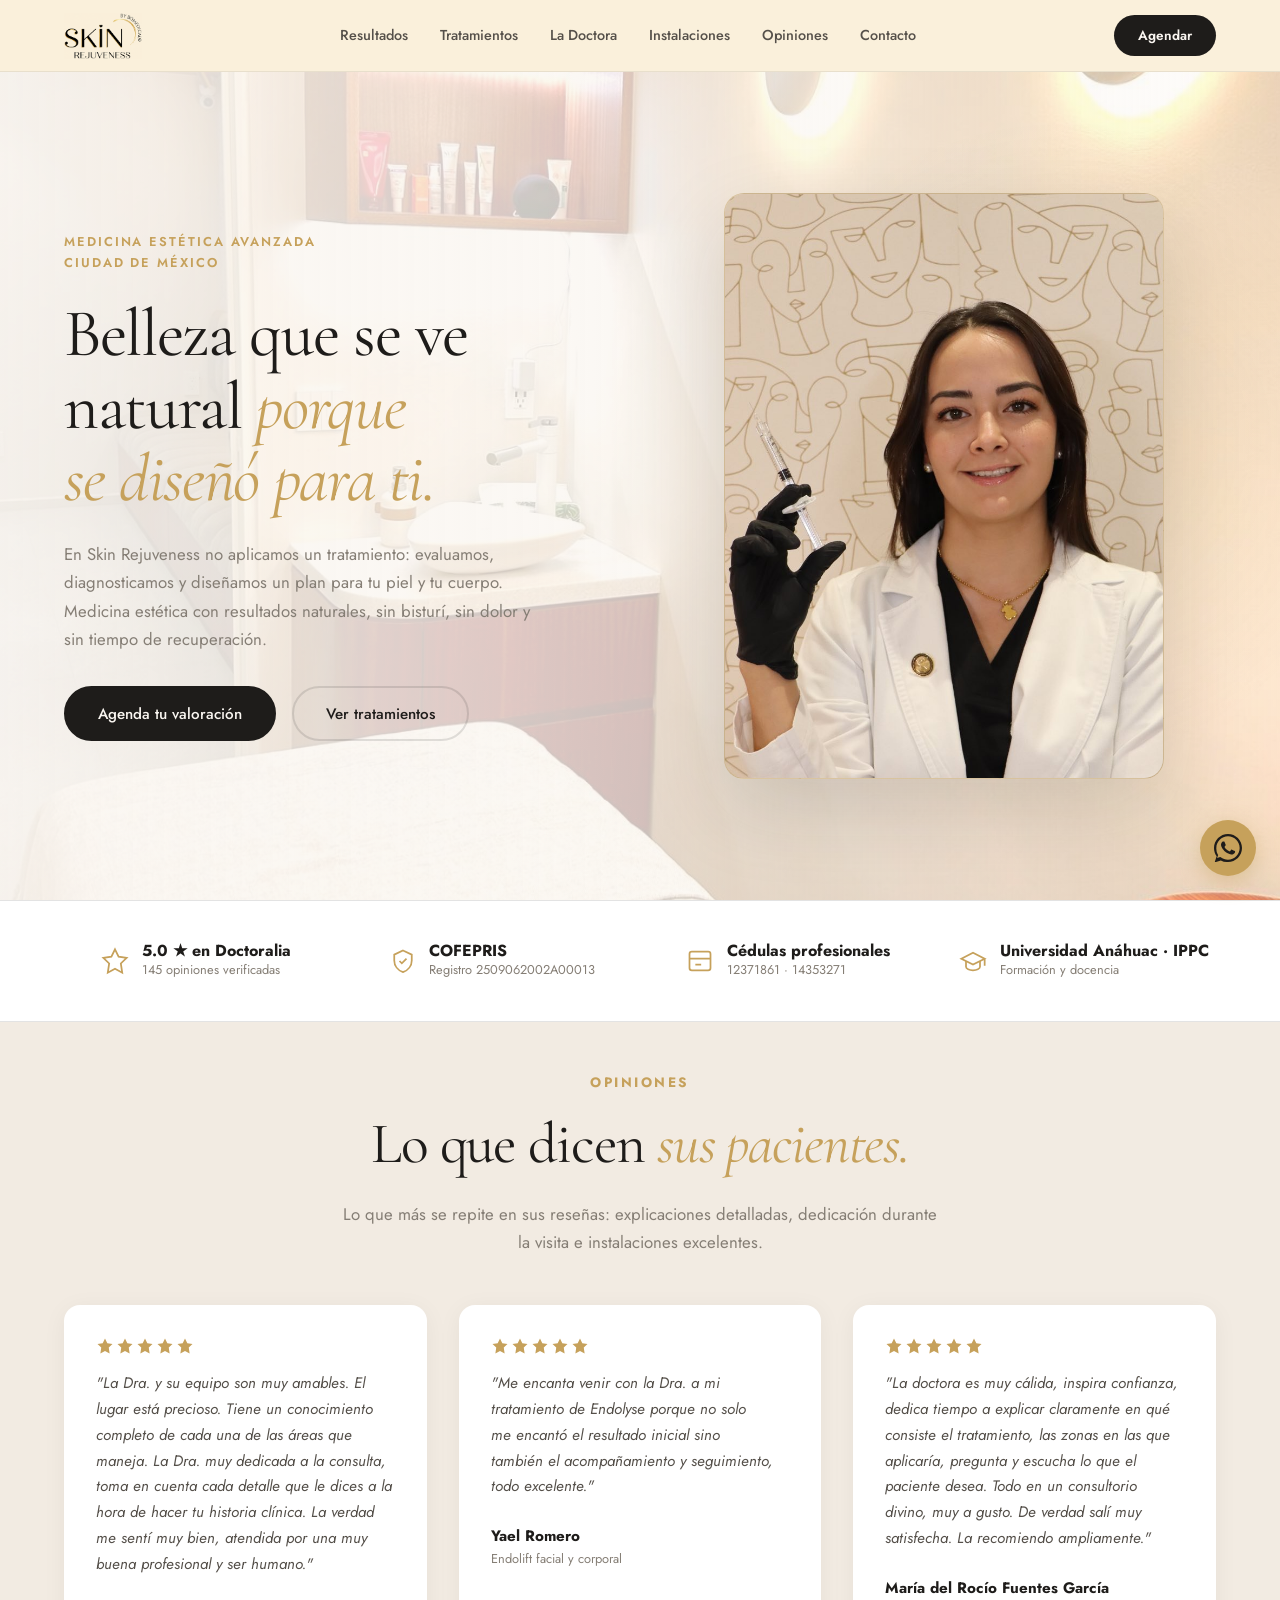
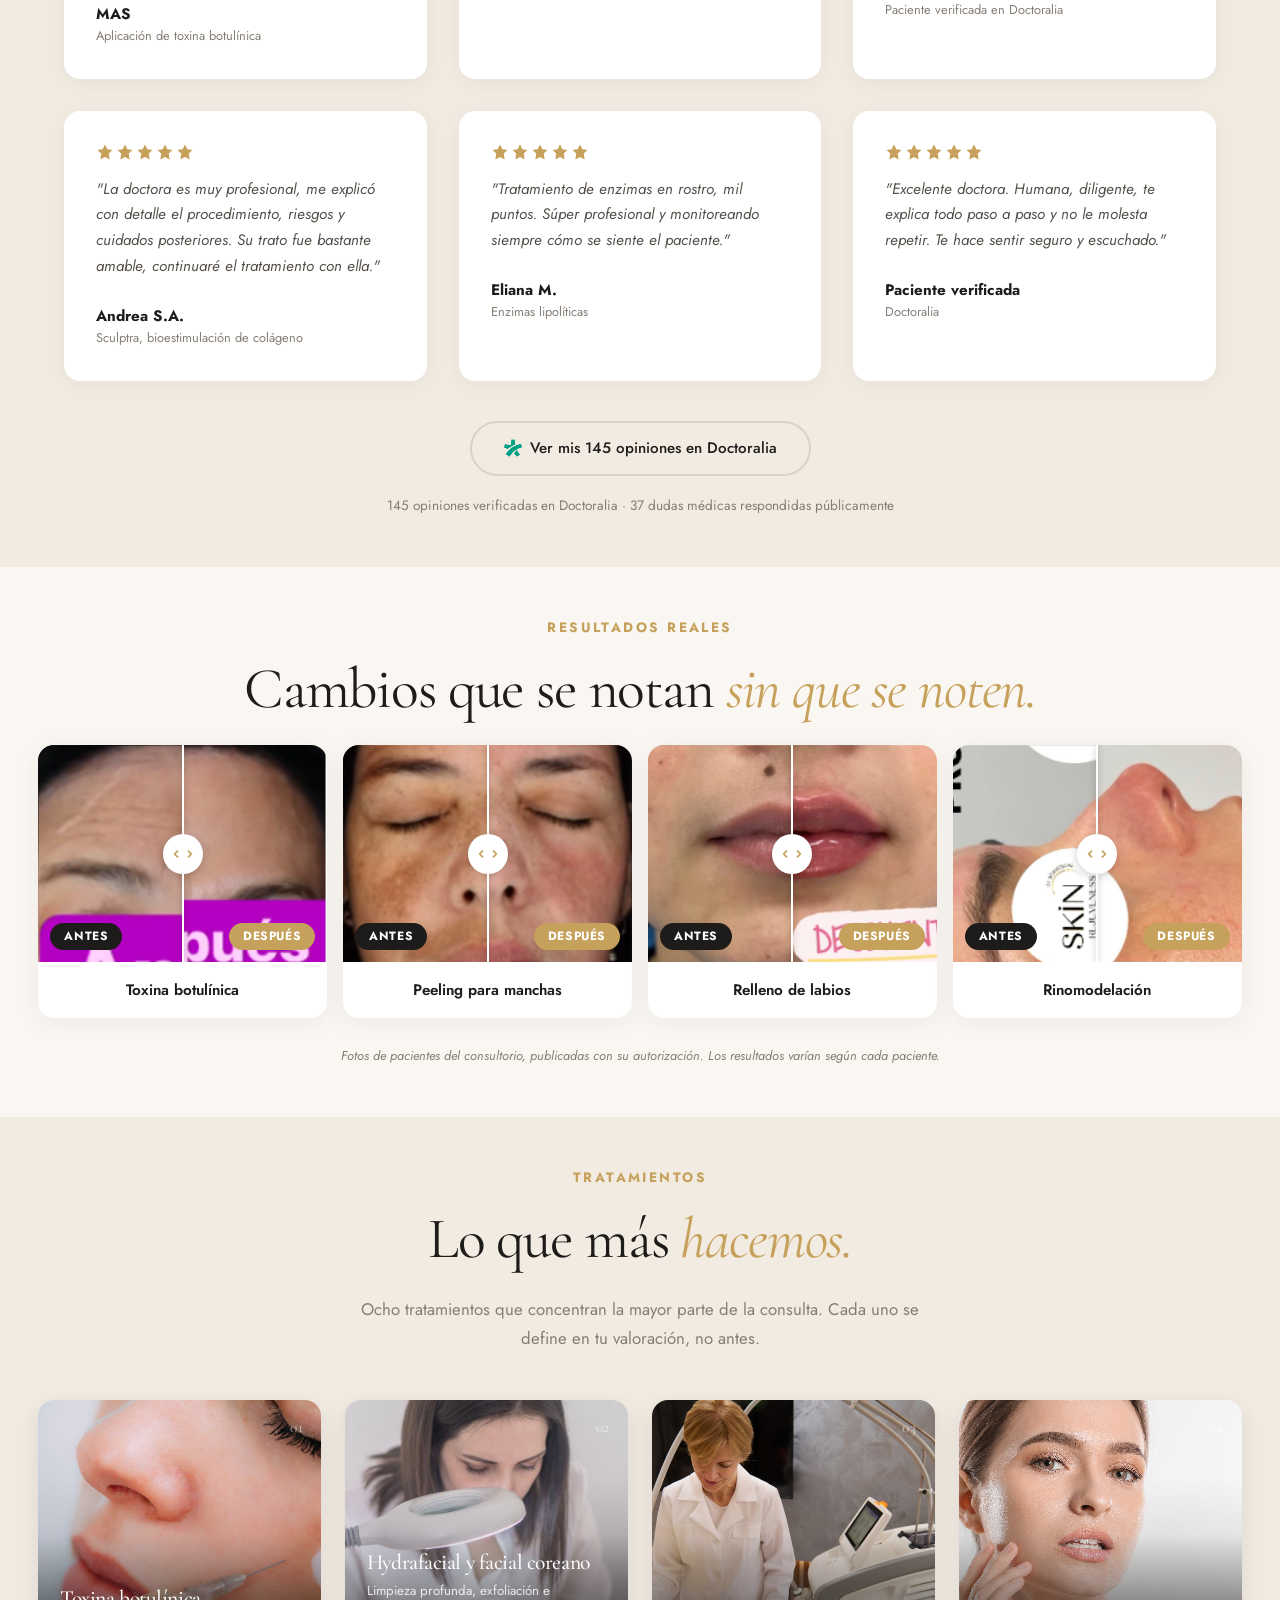
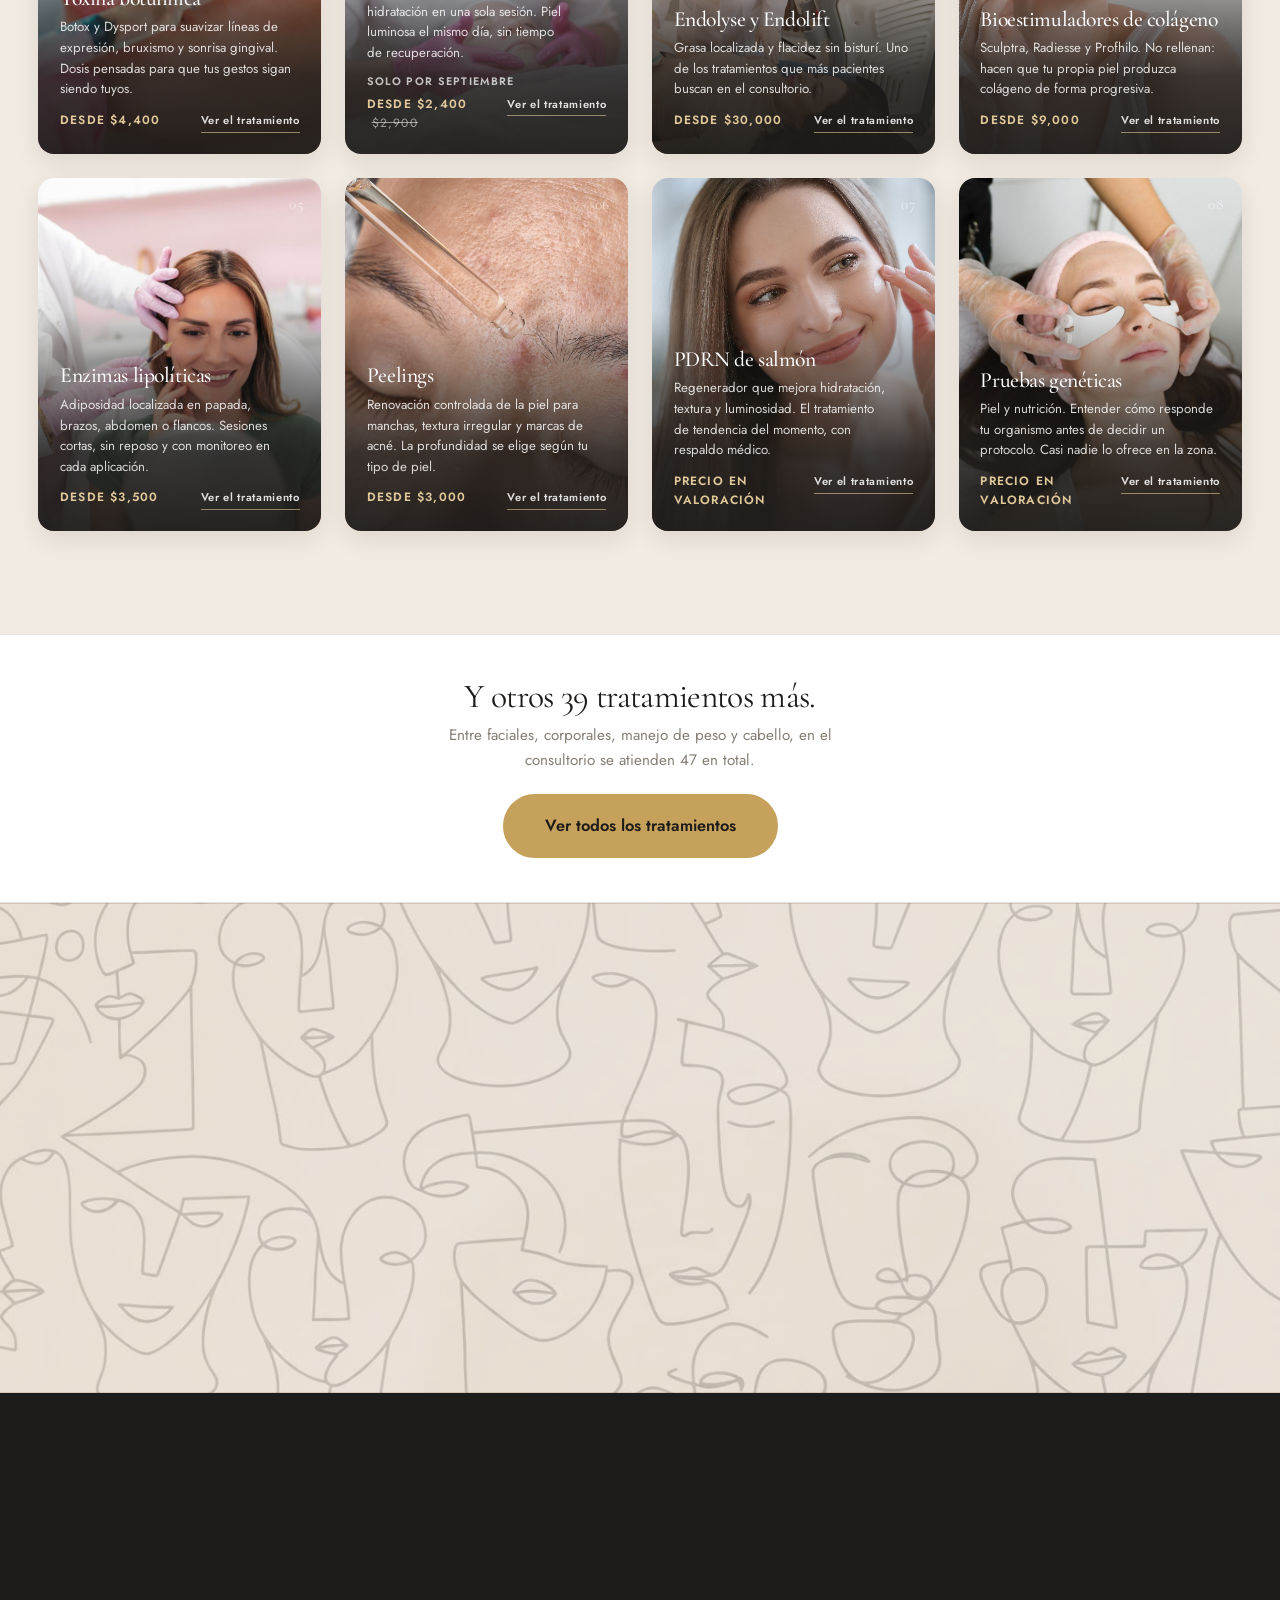
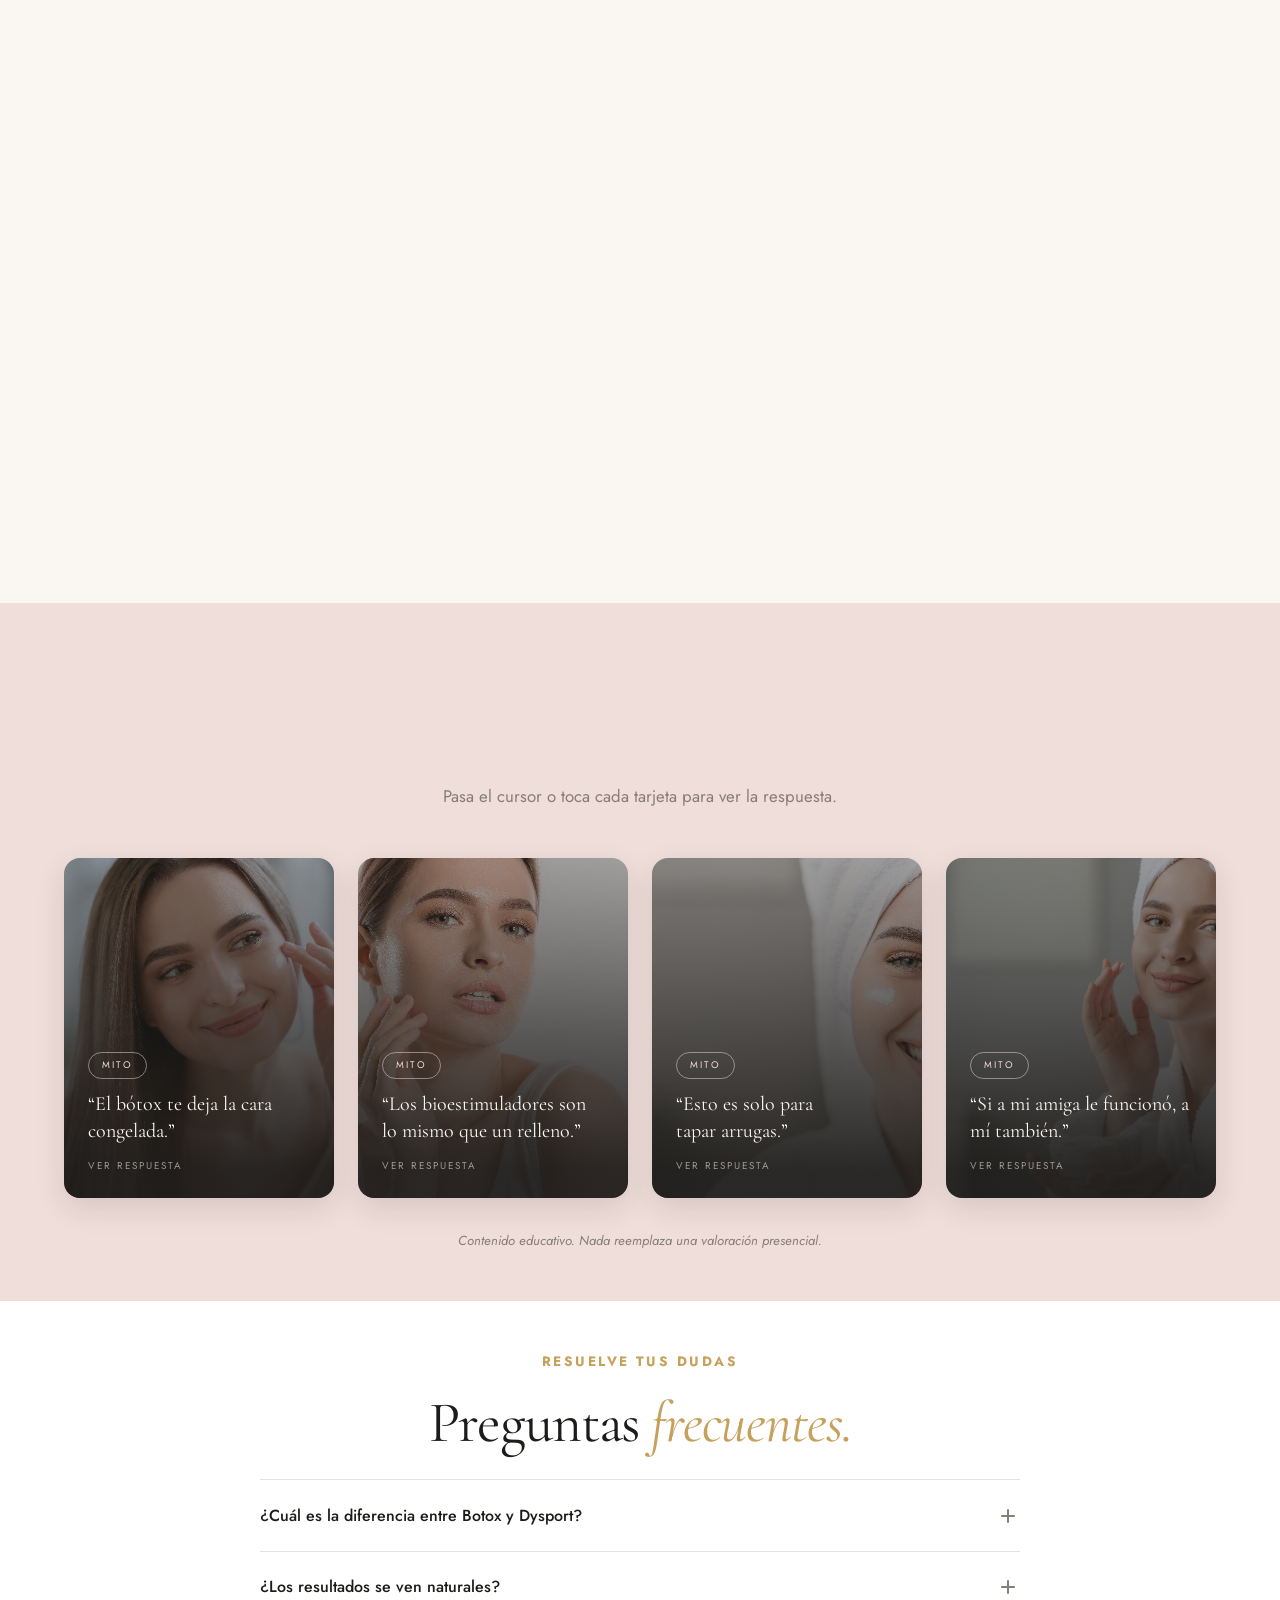
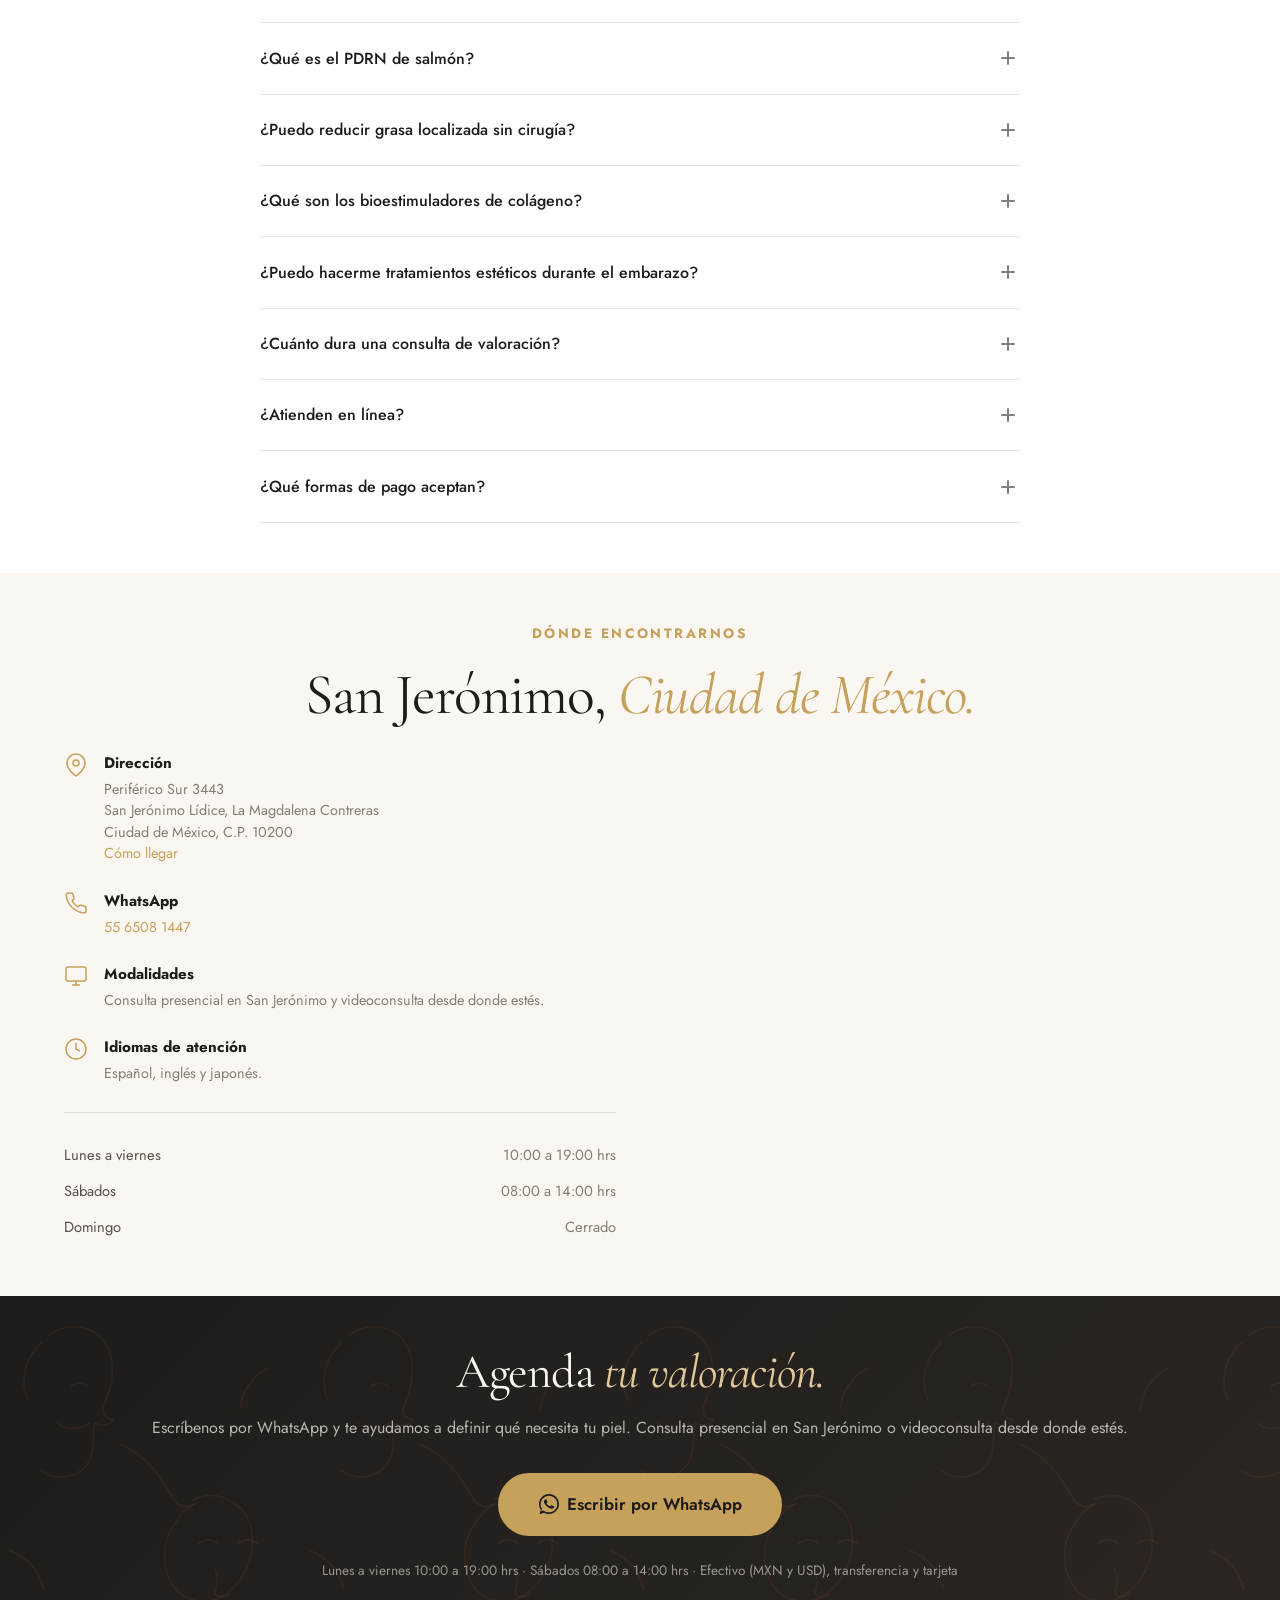
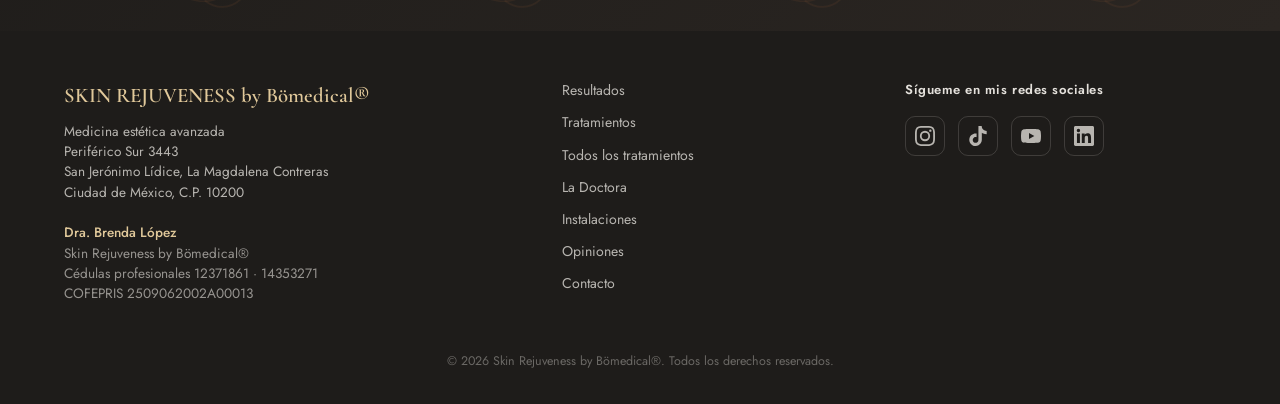
==== commit 1c4a8173: "Actualiza NAP, horarios y precio de valoración según correcciones de la doctora - Dirección completa" ====
--- a/index.html
+++ b/index.html
@@ -42,7 +42,7 @@
         "telephone": "+525565081447",
         "priceRange": "$$$",
         "currenciesAccepted": "MXN",
-        "paymentAccepted": "Efectivo, Transferencia, Tarjeta de crédito, Tarjeta de débito",
+        "paymentAccepted": "Efectivo en pesos mexicanos y dólares, Transferencia, Tarjeta de crédito, Tarjeta de débito",
         "medicalSpecialty": "PlasticSurgery",
         "availableService": [
           { "@type": "MedicalTherapy", "name": "Aplicación de toxina botulínica" },
@@ -56,23 +56,30 @@
         ],
         "address": {
           "@type": "PostalAddress",
-          "streetAddress": "San Jerónimo Lídice",
-          "addressLocality": "Álvaro Obregón",
+          "streetAddress": "Periférico Sur 3443, San Jerónimo Lídice",
+          "addressLocality": "La Magdalena Contreras",
           "addressRegion": "Ciudad de México",
           "postalCode": "10200",
           "addressCountry": "MX"
         },
         "geo": {
           "@type": "GeoCoordinates",
-          "latitude": 19.3257116,
-          "longitude": -99.214192
+          "latitude": 19.3221031,
+          "longitude": -99.219864
         },
+        "hasMap": "https://maps.google.com/?cid=6368025527534217429",
         "openingHoursSpecification": [
           {
             "@type": "OpeningHoursSpecification",
-            "dayOfWeek": ["Monday","Tuesday","Wednesday","Thursday","Friday","Saturday"],
+            "dayOfWeek": ["Monday","Tuesday","Wednesday","Thursday","Friday"],
+            "opens": "10:00",
+            "closes": "19:00"
+          },
+          {
+            "@type": "OpeningHoursSpecification",
+            "dayOfWeek": "Saturday",
             "opens": "08:00",
-            "closes": "21:00"
+            "closes": "14:00"
           }
         ],
         "aggregateRating": {
@@ -110,8 +117,8 @@
         ],
         "address": {
           "@type": "PostalAddress",
-          "streetAddress": "San Jerónimo Lídice",
-          "addressLocality": "Álvaro Obregón",
+          "streetAddress": "Periférico Sur 3443, San Jerónimo Lídice",
+          "addressLocality": "La Magdalena Contreras",
           "addressRegion": "Ciudad de México",
           "postalCode": "10200",
           "addressCountry": "MX"
@@ -170,7 +177,7 @@
           {
             "@type": "Question",
             "name": "¿Qué formas de pago aceptan?",
-            "acceptedAnswer": { "@type": "Answer", "text": "Efectivo, transferencia, tarjeta de crédito y tarjeta de débito. Atención exclusivamente privada, sin aseguradoras." }
+            "acceptedAnswer": { "@type": "Answer", "text": "Efectivo en pesos mexicanos (MXN) y dólares (USD), transferencia, tarjeta de crédito y tarjeta de débito. Atención exclusivamente privada, sin aseguradoras." }
           }
         ]
       }
@@ -647,7 +654,7 @@
               </a>
               <div class="booking-info-item">
                 <strong>Valoración</strong>
-                <span>$4,000 MXN &middot; Historia clínica completa y plan personalizado</span>
+                <span>$1,500 MXN &middot; Historia clínica completa y plan personalizado</span>
               </div>
               <div class="booking-info-item">
                 <strong>Presencial o en línea</strong>
@@ -655,11 +662,11 @@
               </div>
               <div class="booking-info-item">
                 <strong>Horario</strong>
-                <span>Lunes a sábado de 08:00 a 21:00 hrs &middot; Domingo cerrado</span>
+                <span>Lunes a viernes de 10:00 a 19:00 hrs &middot; Sábados de 08:00 a 14:00 hrs</span>
               </div>
               <div class="booking-info-item">
                 <strong>Ubicación</strong>
-                <span>San Jerónimo Lídice, Álvaro Obregón, CDMX</span>
+                <span>Periférico Sur 3443, San Jerónimo Lídice, CDMX</span>
               </div>
             </div>
           </div>
@@ -727,7 +734,7 @@
               </li>
               <li>
                 <svg viewBox="0 0 24 24" fill="none" stroke="currentColor" stroke-width="1.5" aria-hidden="true"><path d="M21 10c0 7-9 13-9 13s-9-6-9-13a9 9 0 0118 0z"/><circle cx="12" cy="10" r="3"/></svg>
-                En San Jerónimo Lídice, Álvaro Obregón, con estacionamiento cerca.
+                En San Jerónimo Lídice, La Magdalena Contreras, con estacionamiento cerca.
               </li>
               <li>
                 <svg viewBox="0 0 24 24" fill="none" stroke="currentColor" stroke-width="1.5" aria-hidden="true"><path d="M12 21s-7-4.35-9-8.5C1.5 9 3.5 5 7.5 5c2 0 3.5 1.2 4.5 2.5C13 6.2 14.5 5 16.5 5c4 0 6 4 4.5 7.5C19 16.65 12 21 12 21z"/></svg>
@@ -920,7 +927,7 @@
               <span class="faq-q-icon" aria-hidden="true"></span>
             </button>
             <div class="faq-a">
-              <div class="faq-a-inner">Efectivo, transferencia, tarjeta de crédito y tarjeta de débito. Atención exclusivamente privada, sin aseguradoras.</div>
+              <div class="faq-a-inner">Efectivo en pesos mexicanos (MXN) y dólares (USD), transferencia, tarjeta de crédito y tarjeta de débito. Atención exclusivamente privada, sin aseguradoras.</div>
             </div>
           </div>
 
@@ -939,7 +946,7 @@
               <svg viewBox="0 0 24 24" fill="none" stroke="currentColor" stroke-width="1.5" aria-hidden="true"><path d="M21 10c0 7-9 13-9 13s-9-6-9-13a9 9 0 0118 0z"/><circle cx="12" cy="10" r="3"/></svg>
               <div>
                 <strong>Dirección</strong>
-                <p>San Jerónimo Lídice, Álvaro Obregón<br>Ciudad de México, C.P. 10200<br><a href="https://www.google.com/maps/dir/?api=1&amp;destination=19.3257116,-99.214192" target="_blank" rel="noopener">Cómo llegar</a></p>
+                <p>Periférico Sur 3443<br>San Jerónimo Lídice, La Magdalena Contreras<br>Ciudad de México, C.P. 10200<br><a href="https://www.google.com/maps/dir/?api=1&amp;destination=Skin%20Rejuveness%2C%20Perif%C3%A9rico%20Sur%203443%2C%20San%20Jer%C3%B3nimo%20L%C3%ADdice%2C%2010200%20Ciudad%20de%20M%C3%A9xico" target="_blank" rel="noopener">Cómo llegar</a></p>
               </div>
             </div>
             <div class="contact-item reveal">
@@ -965,14 +972,15 @@
             </div>
 
             <div class="hours-block reveal">
-              <div class="hours-row"><span>Lunes a sábado</span><span>08:00 a 21:00 hrs</span></div>
+              <div class="hours-row"><span>Lunes a viernes</span><span>10:00 a 19:00 hrs</span></div>
+              <div class="hours-row"><span>Sábados</span><span>08:00 a 14:00 hrs</span></div>
               <div class="hours-row"><span>Domingo</span><span>Cerrado</span></div>
             </div>
 
           </div>
           <div class="contact-map reveal">
             <iframe title="Ubicación de Skin Rejuveness en San Jerónimo Lídice, CDMX"
-              src="https://maps.google.com/maps?q=19.3257116,-99.214192&amp;t=&amp;z=16&amp;ie=UTF8&amp;iwloc=&amp;output=embed"
+              src="https://maps.google.com/maps?cid=6368025527534217429&amp;output=embed"
               width="100%" height="460" style="border:0;border-radius:16px" allowfullscreen loading="lazy" referrerpolicy="no-referrer-when-downgrade">
             </iframe>
           </div>
@@ -991,7 +999,7 @@
             Escribir por WhatsApp
           </a>
         </div>
-        <p class="cta-final-note reveal">Lunes a sábado, 08:00 a 21:00 hrs · Efectivo, transferencia y tarjeta</p>
+        <p class="cta-final-note reveal">Lunes a viernes 10:00 a 19:00 hrs · Sábados 08:00 a 14:00 hrs · Efectivo (MXN y USD), transferencia y tarjeta</p>
       </div>
     </section>
 
@@ -1002,7 +1010,7 @@
     <div class="footer-inner">
       <div class="footer-brand">
         <span class="footer-logo">SKIN REJUVENESS by Bömedical&reg;</span>
-        <p>Medicina estética avanzada<br>San Jerónimo Lídice, Álvaro Obregón<br>Ciudad de México, C.P. 10200</p>
+        <p>Medicina estética avanzada<br>Periférico Sur 3443<br>San Jerónimo Lídice, La Magdalena Contreras<br>Ciudad de México, C.P. 10200</p>
         <p class="footer-creds">
           <strong>Dra. Brenda López</strong>
           Skin Rejuveness by Bömedical&reg;<br>
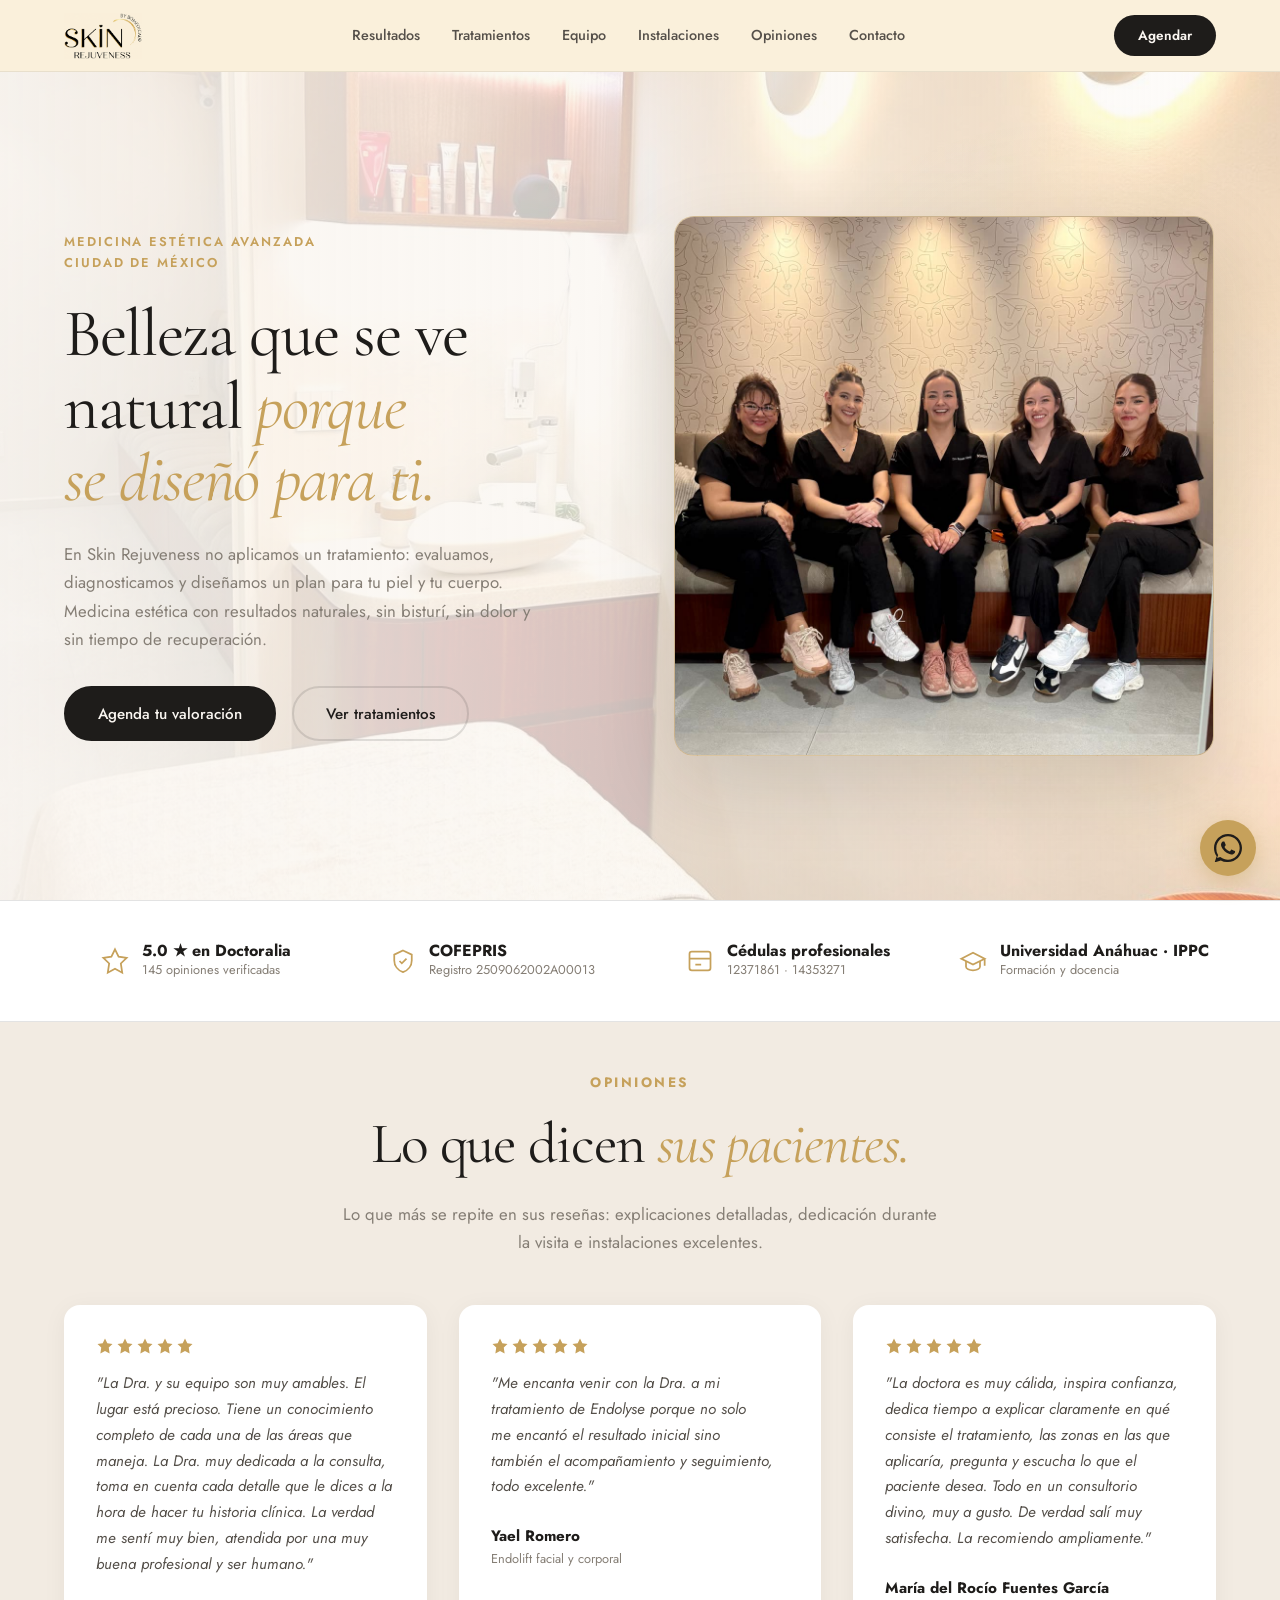
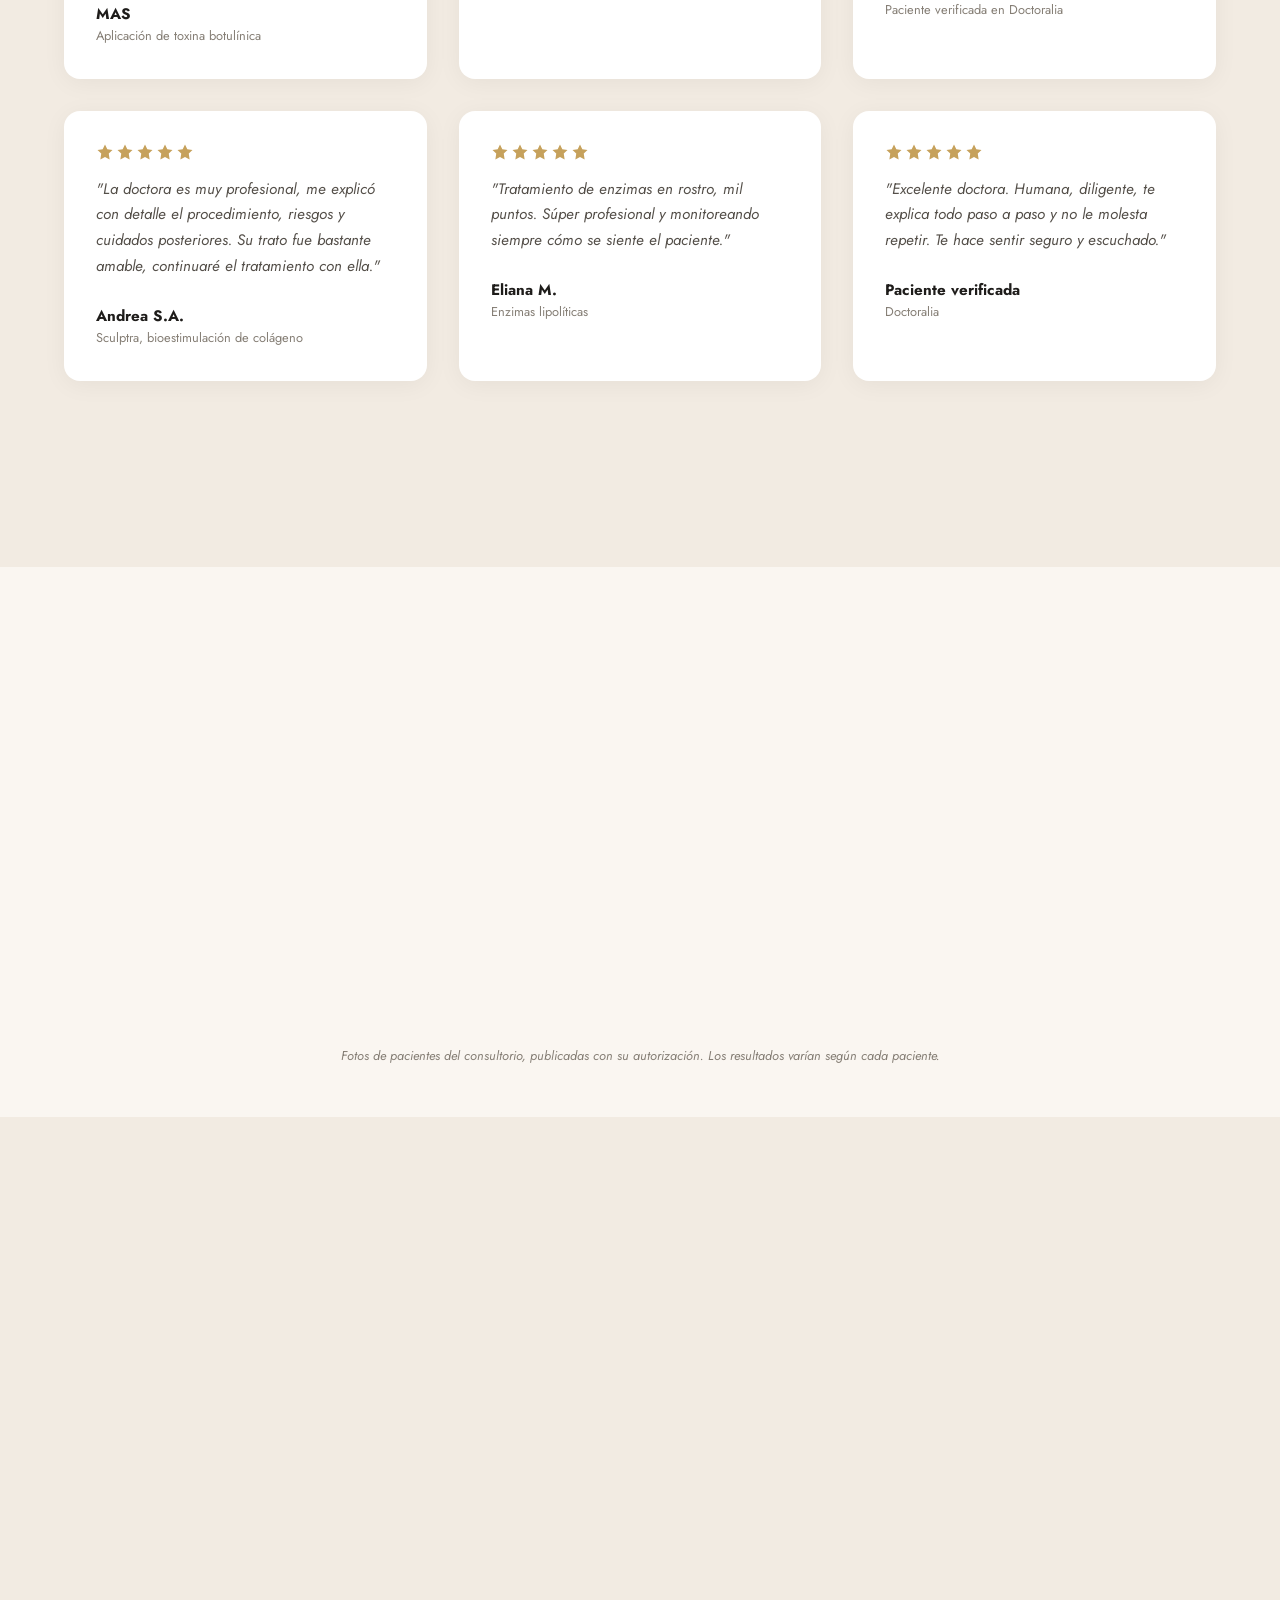
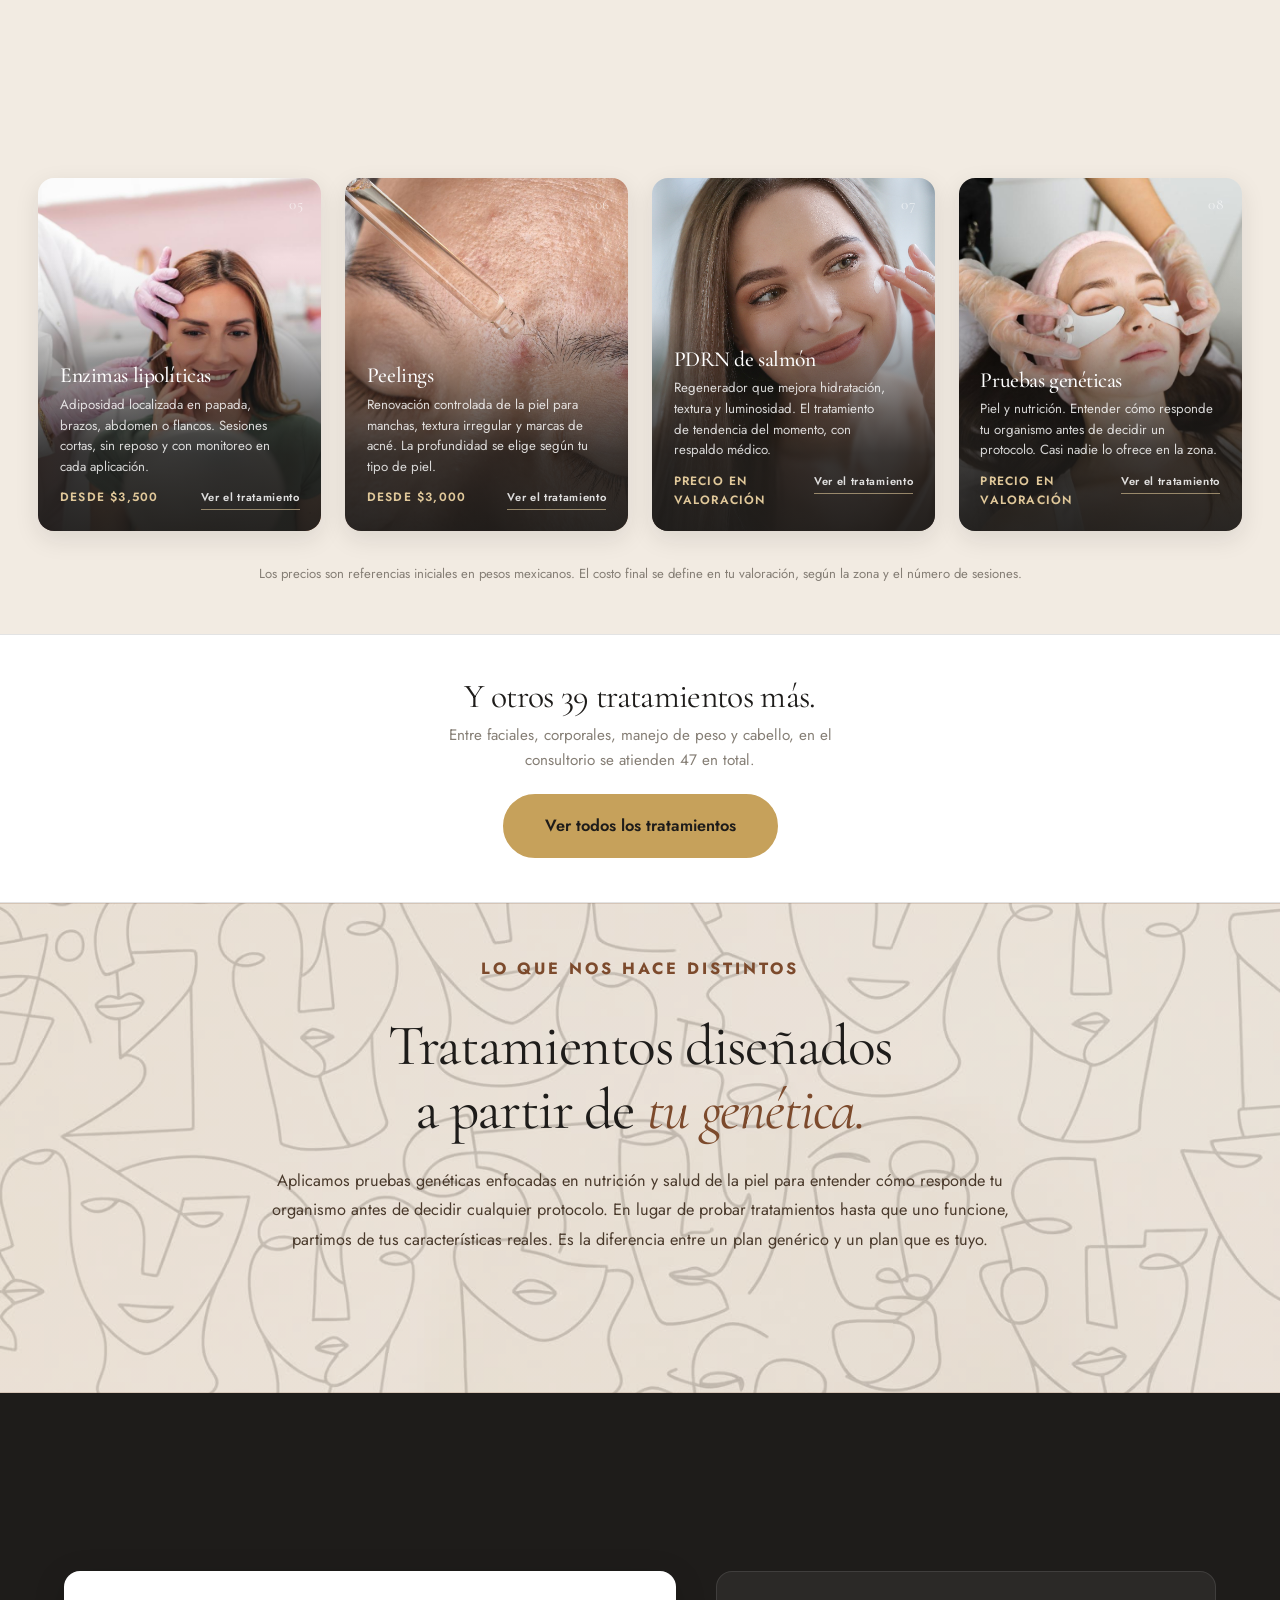
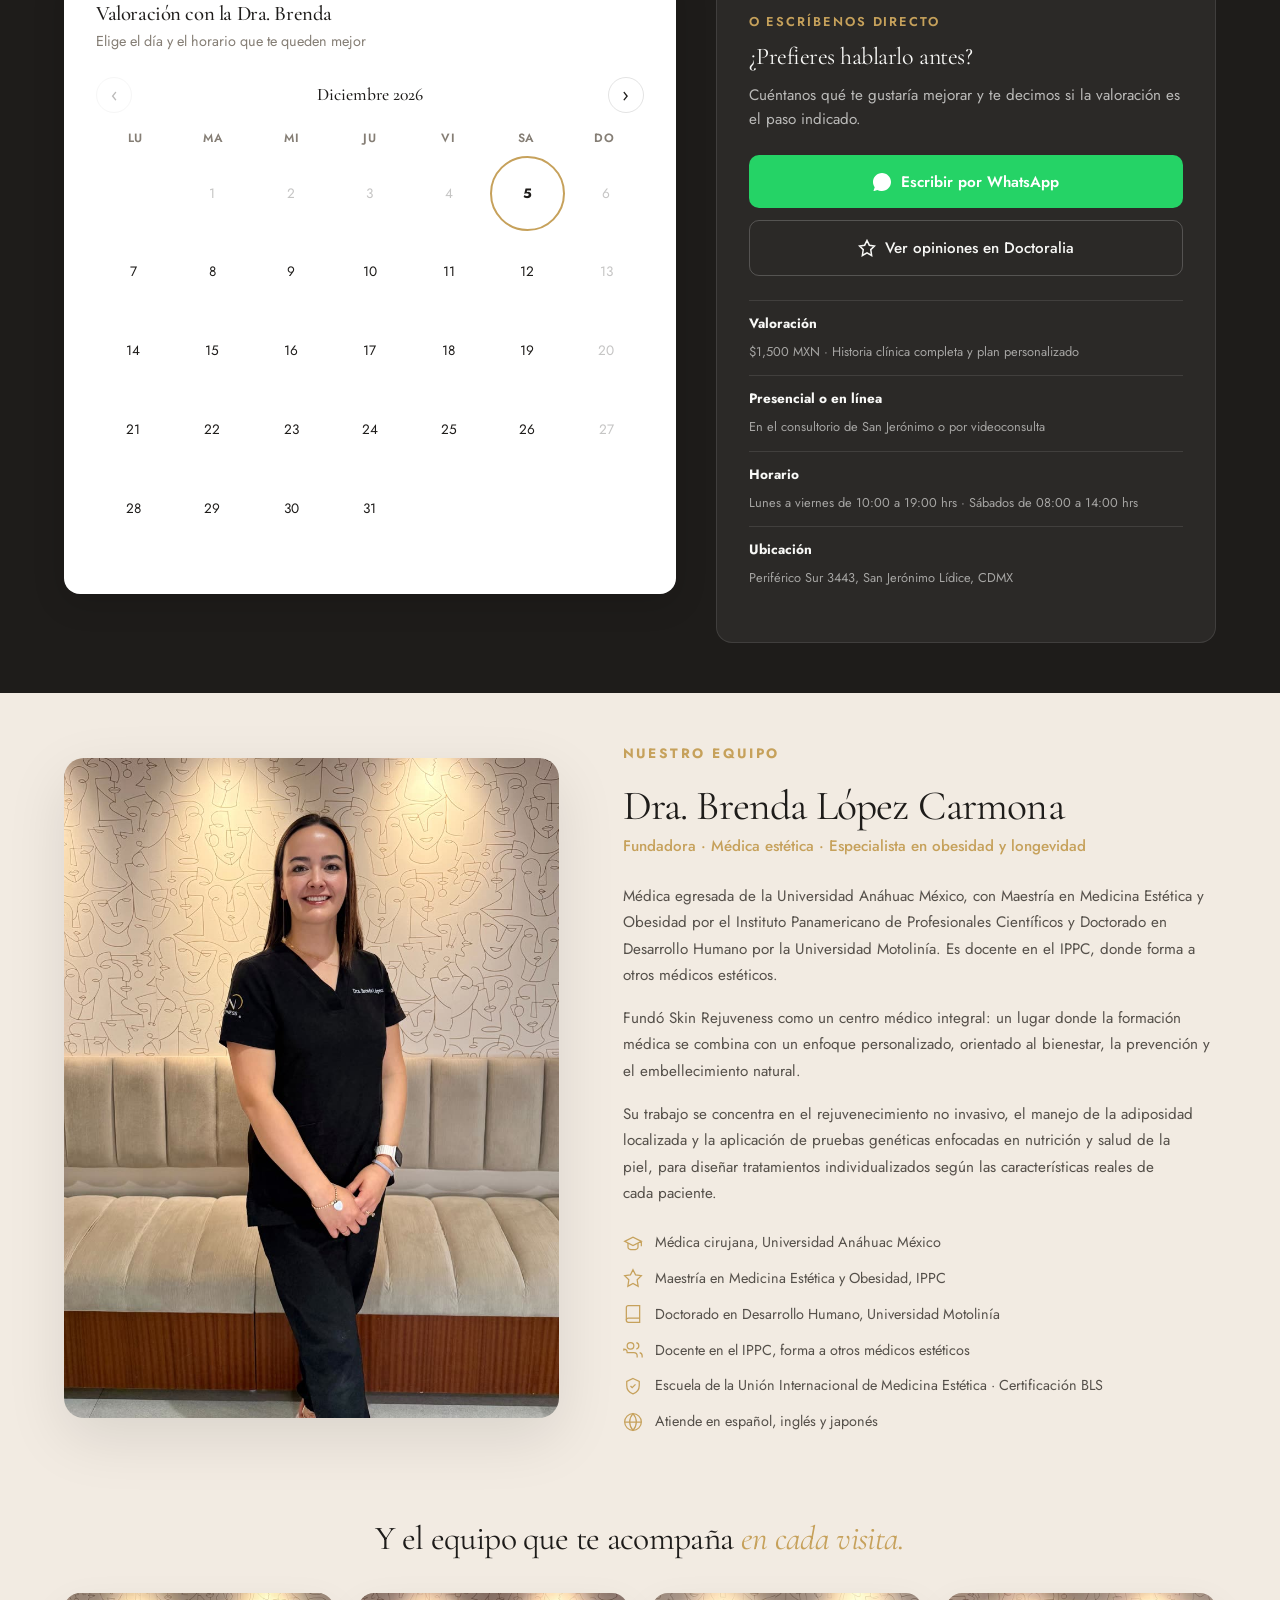
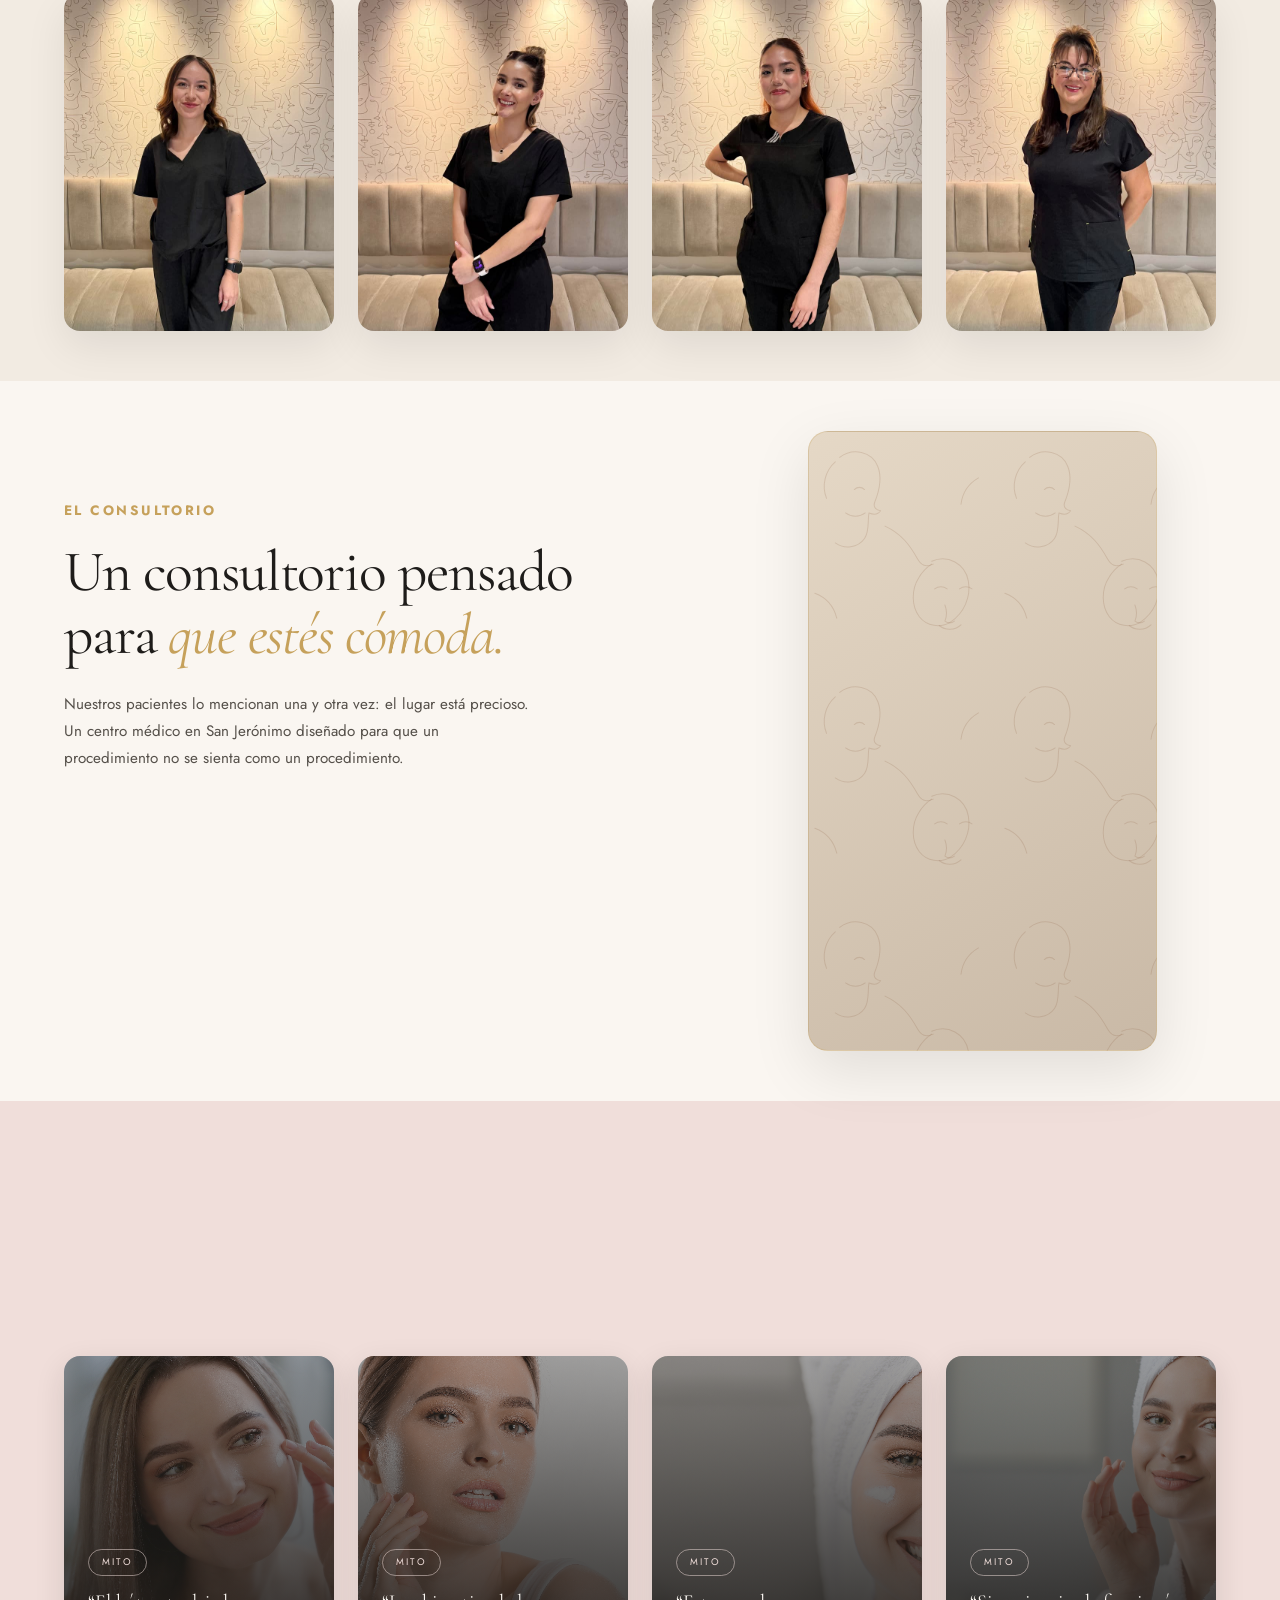
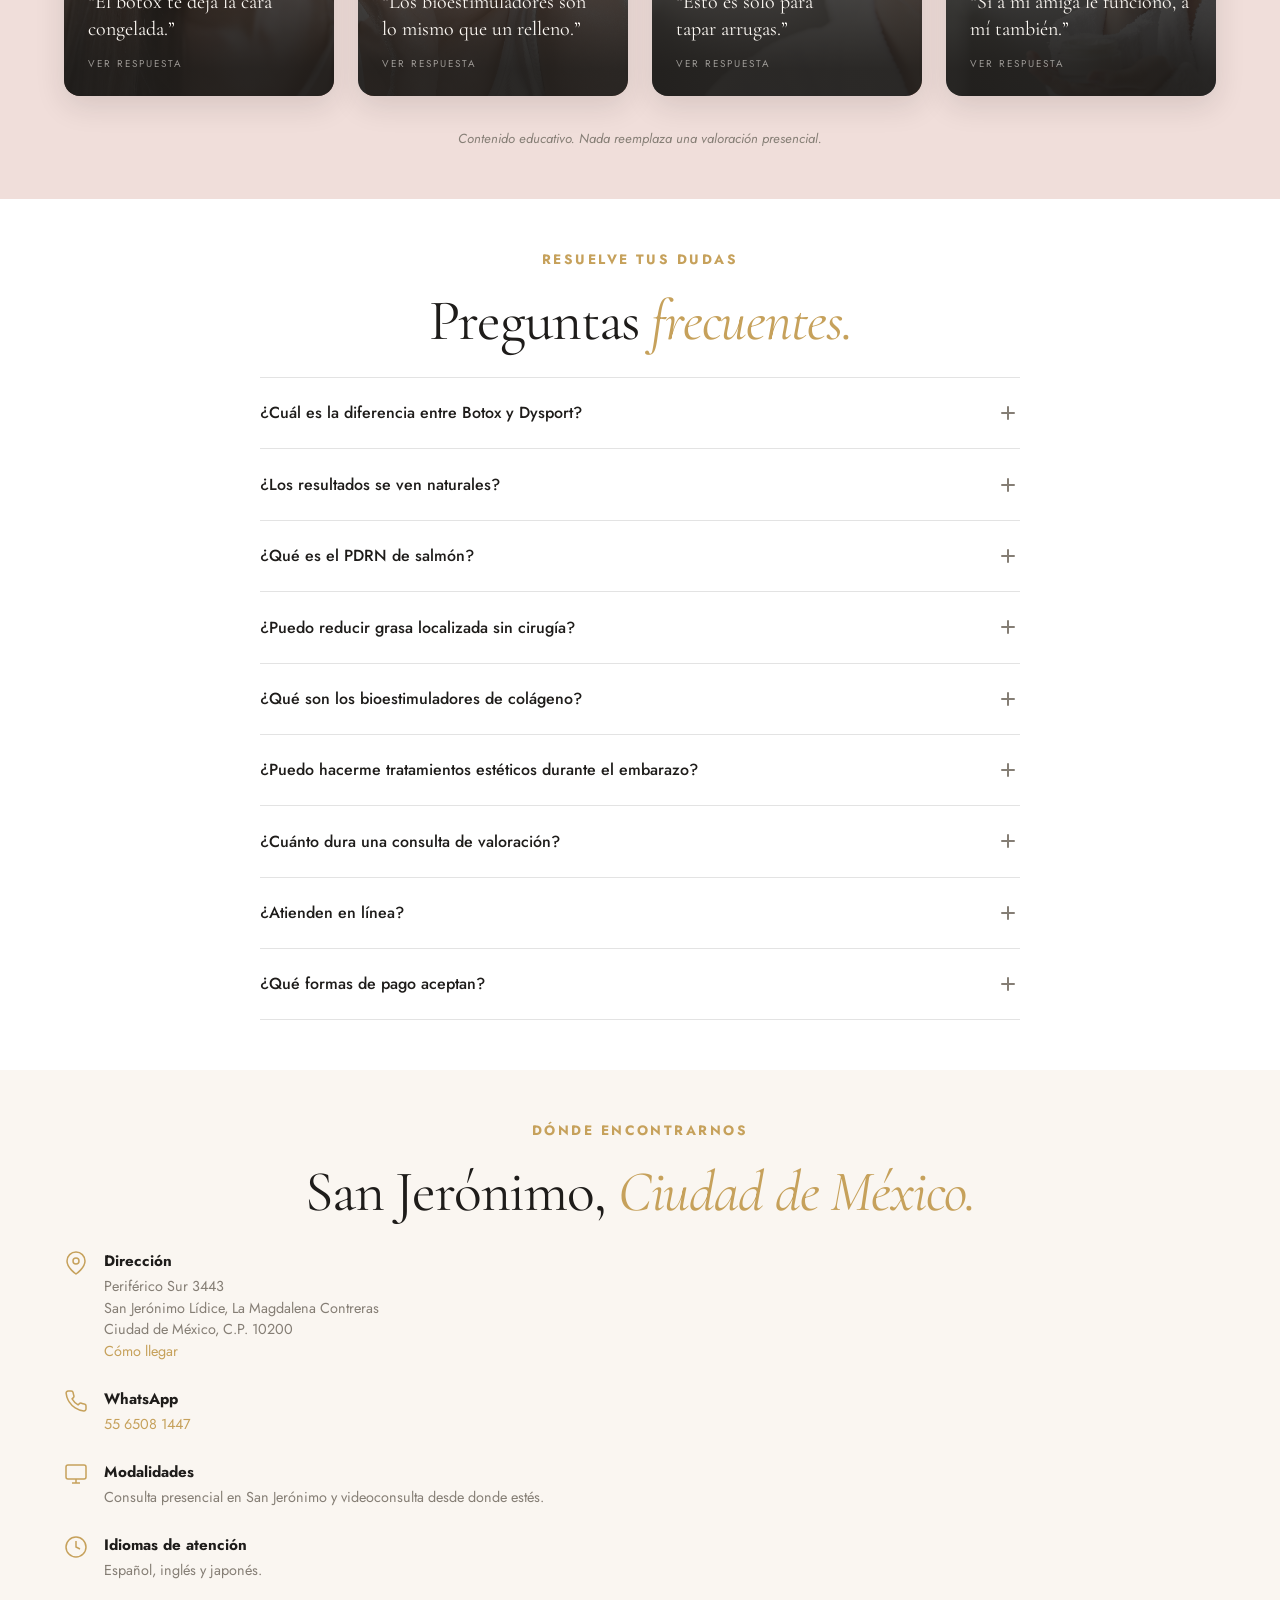
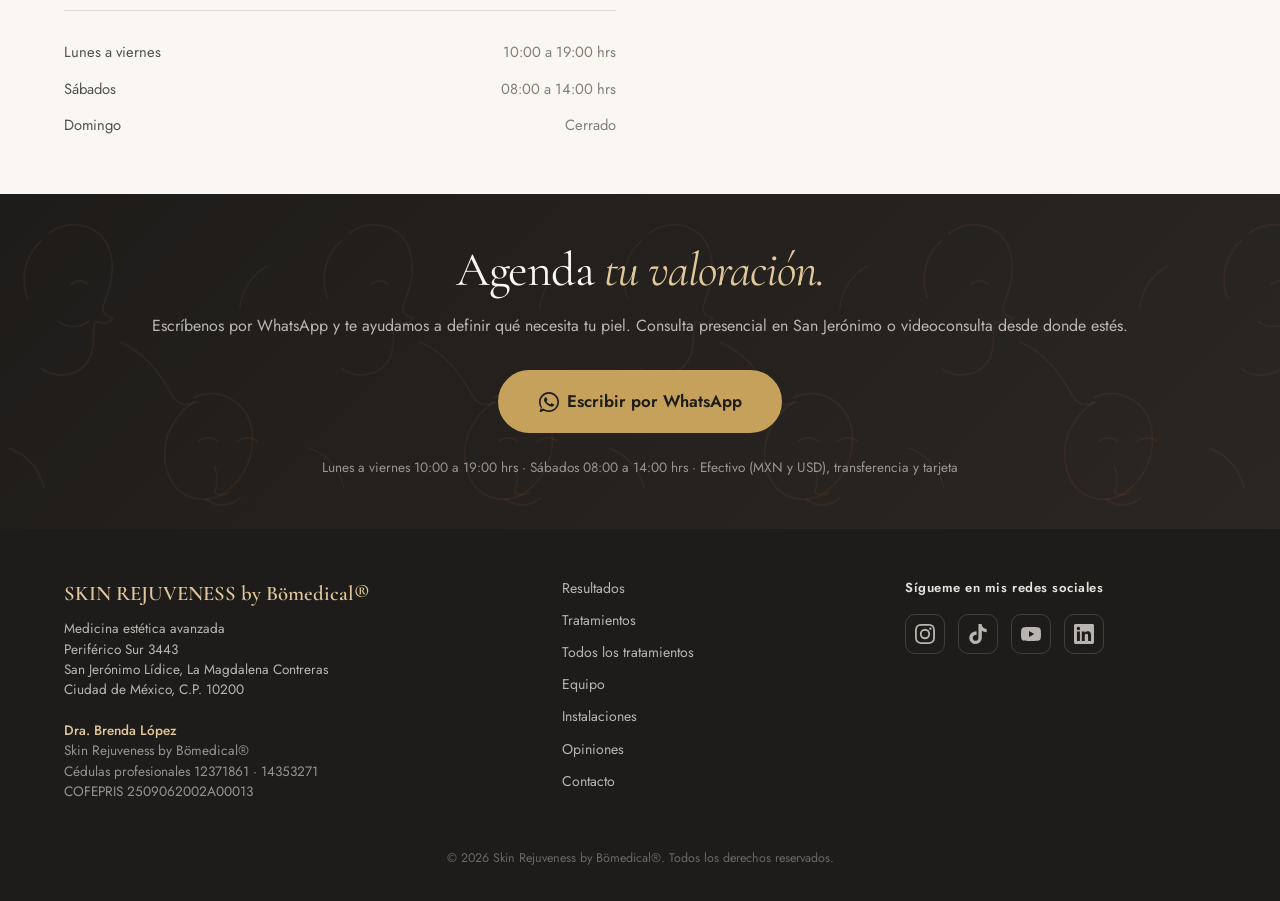
==== commit 852edd7e: "Agrega foto del equipo en el hero, sección de equipo y nuevo video del consultorio - Hero: foto del " ====
--- a/index.html
+++ b/index.html
@@ -23,7 +23,7 @@
   <link rel="preconnect" href="https://fonts.gstatic.com" crossorigin />
   <link rel="stylesheet" href="https://fonts.googleapis.com/css2?family=Cormorant+Garamond:ital,wght@0,300;0,400;0,500;0,600;1,300;1,400;1,500;1,600&family=Jost:wght@300;400;500;600&display=swap" />
 
-  <link rel="stylesheet" href="styles.css?v=20260904" />
+  <link rel="stylesheet" href="styles.css?v=20260923" />
 
   <link rel="icon" href="data:image/svg+xml,<svg xmlns='http://www.w3.org/2000/svg' viewBox='0 0 100 100'><rect width='100' height='100' rx='22' fill='%231E1C1A'/><text x='50' y='70' font-size='58' font-family='Georgia,serif' fill='%23C6A15B' text-anchor='middle'>S</text></svg>" />
 
@@ -212,7 +212,7 @@
       <nav class="nav-links" aria-label="Navegación principal">
         <a href="#resultados">Resultados</a>
         <a href="#tratamientos">Tratamientos</a>
-        <a href="#sobre-mi">La Doctora</a>
+        <a href="#equipo">Equipo</a>
         <a href="#instalaciones">Instalaciones</a>
         <a href="#testimonios">Opiniones</a>
         <a href="#contacto">Contacto</a>
@@ -241,7 +241,7 @@
         </div>
         <div class="hero-img-wrap">
           <div class="hero-img-card">
-            <img src="assets/img/doctor-hero.jpg" alt="Dra. Brenda López Carmona, médica estética en San Jerónimo, CDMX" fetchpriority="high" loading="eager" onerror="this.remove()" />
+            <img src="assets/img/equipo-hero.jpg" alt="Equipo de Skin Rejuveness con la Dra. Brenda López Carmona en el consultorio de San Jerónimo, CDMX" width="1100" height="1100" fetchpriority="high" loading="eager" onerror="this.remove()" />
           </div>
         </div>
       </div>
@@ -674,17 +674,17 @@
       </div>
     </section>
 
-    <!-- ============ 9. SOBRE LA DRA. BRENDA ============ -->
-    <section class="section about" id="sobre-mi">
+    <!-- ============ 9. EL EQUIPO (la Dra. Brenda destacada + el resto del equipo) ============ -->
+    <section class="section about" id="equipo">
       <div class="section-inner">
         <div class="about-grid">
           <div class="about-img reveal">
-            <img src="assets/img/doctor.jpg" alt="Dra. Brenda López Carmona, médica estética en San Jerónimo Lídice, CDMX" loading="lazy" onerror="this.remove()" />
+            <img src="assets/img/doctor.jpg" alt="Dra. Brenda López Carmona, médica estética en San Jerónimo Lídice, CDMX" width="900" height="1200" loading="lazy" onerror="this.remove()" />
           </div>
           <div class="about-content">
-            <p class="section-kicker reveal">La doctora</p>
+            <p class="section-kicker reveal">Nuestro equipo</p>
             <h2 class="about-name reveal">Dra. Brenda López Carmona</h2>
-            <p class="about-role reveal">Médica estética · Especialista en obesidad y longevidad</p>
+            <p class="about-role reveal">Fundadora · Médica estética · Especialista en obesidad y longevidad</p>
             <p class="about-bio reveal">Médica egresada de la Universidad Anáhuac México, con Maestría en Medicina Estética y Obesidad por el Instituto Panamericano de Profesionales Científicos y Doctorado en Desarrollo Humano por la Universidad Motolinía. Es docente en el IPPC, donde forma a otros médicos estéticos.</p>
             <p class="about-bio reveal">Fundó Skin Rejuveness como un centro médico integral: un lugar donde la formación médica se combina con un enfoque personalizado, orientado al bienestar, la prevención y el embellecimiento natural.</p>
             <p class="about-bio reveal">Su trabajo se concentra en el rejuvenecimiento no invasivo, el manejo de la adiposidad localizada y la aplicación de pruebas genéticas enfocadas en nutrición y salud de la piel, para diseñar tratamientos individualizados según las características reales de cada paciente.</p>
@@ -716,6 +716,27 @@
             </ul>
           </div>
         </div>
+
+        <div class="team">
+          <h3 class="team-title reveal">Y el equipo que te acompaña <em>en cada visita.</em></h3>
+          <!-- Nombres pendientes: cuando la doctora los pase, agregar debajo de cada <img>:
+               <figcaption><strong>Nombre</strong><span>Cargo</span></figcaption>
+               y completar el alt de la foto con el nombre. -->
+          <div class="team-grid">
+            <figure class="team-card reveal">
+              <img src="assets/img/equipo-1.jpg" alt="Integrante del equipo de Skin Rejuveness" width="720" height="900" loading="lazy" />
+            </figure>
+            <figure class="team-card reveal">
+              <img src="assets/img/equipo-2.jpg" alt="Integrante del equipo de Skin Rejuveness" width="720" height="900" loading="lazy" />
+            </figure>
+            <figure class="team-card reveal">
+              <img src="assets/img/equipo-3.jpg" alt="Integrante del equipo de Skin Rejuveness" width="720" height="900" loading="lazy" />
+            </figure>
+            <figure class="team-card reveal">
+              <img src="assets/img/equipo-4.jpg" alt="Integrante del equipo de Skin Rejuveness" width="720" height="900" loading="lazy" />
+            </figure>
+          </div>
+        </div>
       </div>
     </section>
 
@@ -744,7 +765,7 @@
             <a href="#contacto" class="btn btn-ghost reveal">Ver cómo llegar</a>
           </div>
 
-          <!-- VIDEO DEL CONSULTORIO: dejar el archivo en assets/video/instalaciones.mp4 (vertical 9:16).
+          <!-- VIDEO DEL CONSULTORIO: assets/video/instalaciones.mp4 (vertical 9:16, la doctora presentando el consultorio).
                Mientras no exista, esta caja muestra el papel tapiz de la marca y no se rompe. -->
           <figure class="space-video reveal">
             <video controls controlslist="nodownload nofullscreen noplaybackrate noremoteplayback" disablepictureinpicture playsinline preload="metadata" poster="assets/img/instalaciones-poster.jpg" aria-label="Recorrido por el consultorio de Skin Rejuveness en San Jerónimo, CDMX">
@@ -1022,7 +1043,7 @@
         <a href="#resultados">Resultados</a>
         <a href="#tratamientos">Tratamientos</a>
         <a href="tratamientos.html">Todos los tratamientos</a>
-        <a href="#sobre-mi">La Doctora</a>
+        <a href="#equipo">Equipo</a>
         <a href="#instalaciones">Instalaciones</a>
         <a href="#testimonios">Opiniones</a>
         <a href="#contacto">Contacto</a>
@@ -1051,8 +1072,8 @@
     <svg viewBox="0 0 24 24" aria-hidden="true"><path d="M17.472 14.382c-.297-.149-1.758-.867-2.03-.967-.273-.099-.471-.148-.67.15-.197.297-.767.966-.94 1.164-.173.199-.347.223-.644.075-.297-.15-1.255-.463-2.39-1.475-.883-.788-1.48-1.761-1.653-2.059-.173-.297-.018-.458.13-.606.134-.133.298-.347.446-.52.149-.174.198-.298.298-.497.099-.198.05-.371-.025-.52-.075-.149-.669-1.612-.916-2.207-.242-.579-.487-.5-.669-.51-.173-.008-.371-.01-.57-.01-.198 0-.52.074-.792.372-.272.297-1.04 1.016-1.04 2.479 0 1.462 1.065 2.875 1.213 3.074.149.198 2.096 3.2 5.077 4.487.709.306 1.262.489 1.694.625.712.227 1.36.195 1.871.118.571-.085 1.758-.719 2.006-1.413.248-.694.248-1.289.173-1.413-.074-.124-.272-.198-.57-.347z"/><path d="M12 0C5.373 0 0 5.373 0 12c0 2.625.846 5.059 2.284 7.034L.789 23.492a.5.5 0 00.611.611l4.458-1.495A11.96 11.96 0 0012 24c6.627 0 12-5.373 12-12S18.627 0 12 0zm0 22c-2.326 0-4.477-.738-6.24-1.993l-.436-.321-2.644.886.886-2.644-.321-.436A9.953 9.953 0 012 12C2 6.486 6.486 2 12 2s10 4.486 10 10-4.486 10-10 10z"/></svg>
   </a>
 
-  <script defer src="lib/gsap.min.js?v=20260904"></script>
-  <script defer src="lib/ScrollTrigger.min.js?v=20260904"></script>
-  <script defer src="main.js?v=20260904"></script>
+  <script defer src="lib/gsap.min.js?v=20260923"></script>
+  <script defer src="lib/ScrollTrigger.min.js?v=20260923"></script>
+  <script defer src="main.js?v=20260923"></script>
 </body>
 </html>
--- a/styles.css
+++ b/styles.css
@@ -407,9 +407,9 @@
   border-radius: 20px;
   overflow: hidden;
   box-shadow: 0 30px 80px rgba(30,28,26,0.15);
-  max-width: 440px;
+  max-width: 540px;
   width: 100%;
-  aspect-ratio: 3/4;
+  aspect-ratio: 1/1;   /* foto del equipo completo: cuadrada para que entren las cinco */
   background:
     url('assets/img/motivo-lineas.svg') repeat,
     linear-gradient(160deg, var(--bg-3) 0%, var(--taupe) 100%);
@@ -421,7 +421,7 @@
   height: auto;
   display: block;
   object-fit: cover;
-  aspect-ratio: 3/4;
+  aspect-ratio: 1/1;
 }
 
 /* =============================================================
@@ -662,6 +662,57 @@
   height: 20px;
   color: var(--accent);
   flex-shrink: 0;
+}
+
+/* Resto del equipo, debajo de la Dra. Brenda */
+.team {
+  margin-top: clamp(3.5rem, 7vw, 5.5rem);
+}
+.team-title {
+  font-family: var(--serif);
+  font-size: clamp(1.5rem, 3vw, 2.1rem);
+  font-weight: 400;
+  color: var(--ink);
+  text-align: center;
+  margin-bottom: 2.2rem;
+}
+.team-title em {
+  font-style: italic;
+  color: var(--accent);
+}
+.team-grid {
+  display: grid;
+  grid-template-columns: repeat(4, 1fr);
+  gap: 1.5rem;
+}
+.team-card {
+  margin: 0;
+}
+.team-card img {
+  width: 100%;
+  height: auto;
+  aspect-ratio: 4/5;
+  object-fit: cover;
+  border-radius: 16px;
+  box-shadow: 0 16px 40px rgba(0,0,0,0.08);
+  display: block;
+}
+.team-card figcaption {
+  margin-top: 0.9rem;
+  text-align: center;
+}
+.team-card figcaption strong {
+  display: block;
+  font-family: var(--serif);
+  font-size: 1.15rem;
+  font-weight: 400;
+  color: var(--ink);
+}
+.team-card figcaption span {
+  display: block;
+  font-size: 0.85rem;
+  color: var(--accent);
+  margin-top: 0.2rem;
 }
 
 /* =============================================================
@@ -1033,7 +1084,7 @@
   .hero-sub { margin-left: auto; margin-right: auto; }
   .hero-actions { justify-content: center; }
   .hero-img-wrap { order: -1; }
-  .hero-img-card { max-width: 320px; }
+  .hero-img-card { max-width: 440px; }
 
   .trust-strip-inner { grid-template-columns: repeat(2, 1fr); }
 
@@ -1045,6 +1096,7 @@
   .about .section-kicker, .about .section-title { text-align: center; margin-left: auto; }
   .about-img { max-width: 400px; margin: 0 auto; }
   .about-creds { align-items: center; }
+  .team-grid { grid-template-columns: repeat(2, 1fr); gap: 1rem; }
 
   .why-grid { grid-template-columns: repeat(2, 1fr); }
 
@@ -1079,7 +1131,7 @@
   .why-grid { grid-template-columns: 1fr; }
   .hero-title { font-size: clamp(2rem, 8vw, 3rem); }
   .btn { padding: 0.75rem 1.6rem; font-size: 0.9rem; }
-  .hero-img-card { max-width: 260px; }
+  .hero-img-card { max-width: 100%; }
 }
 
 /* =============================================================
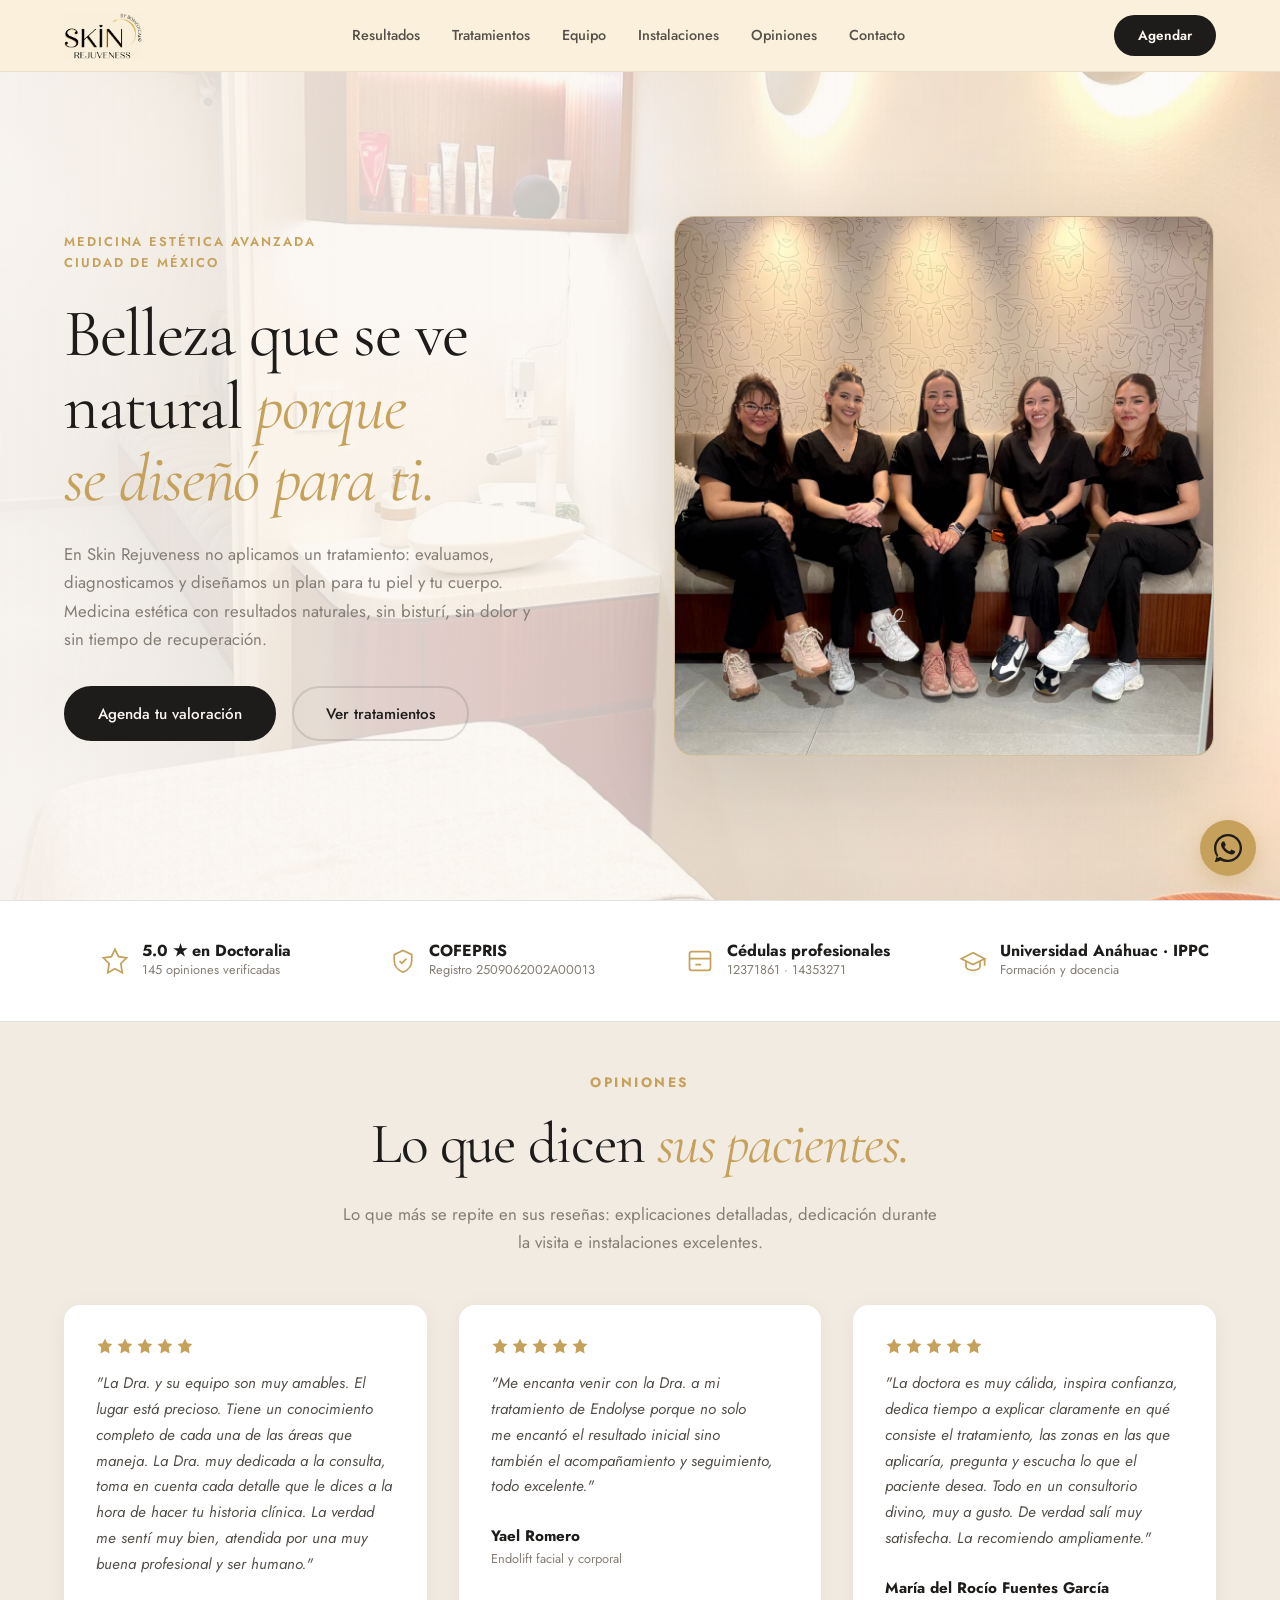
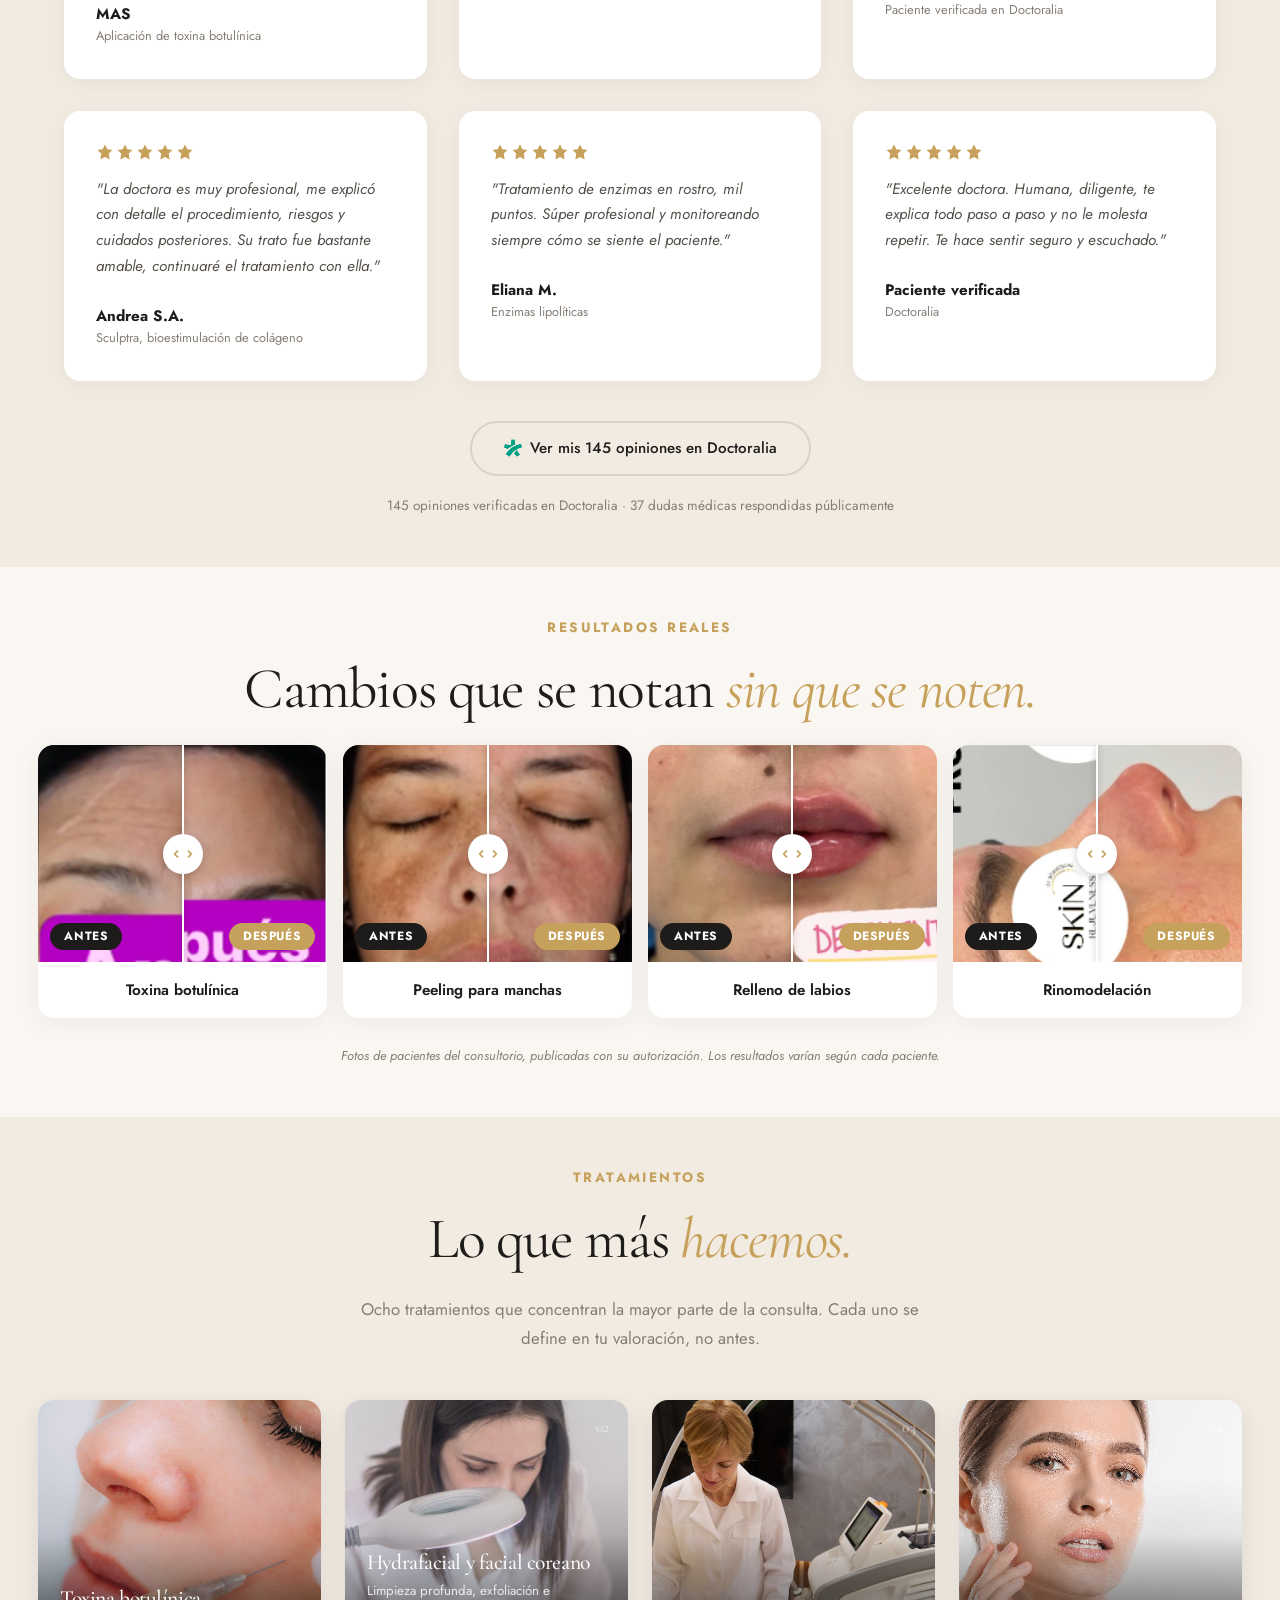
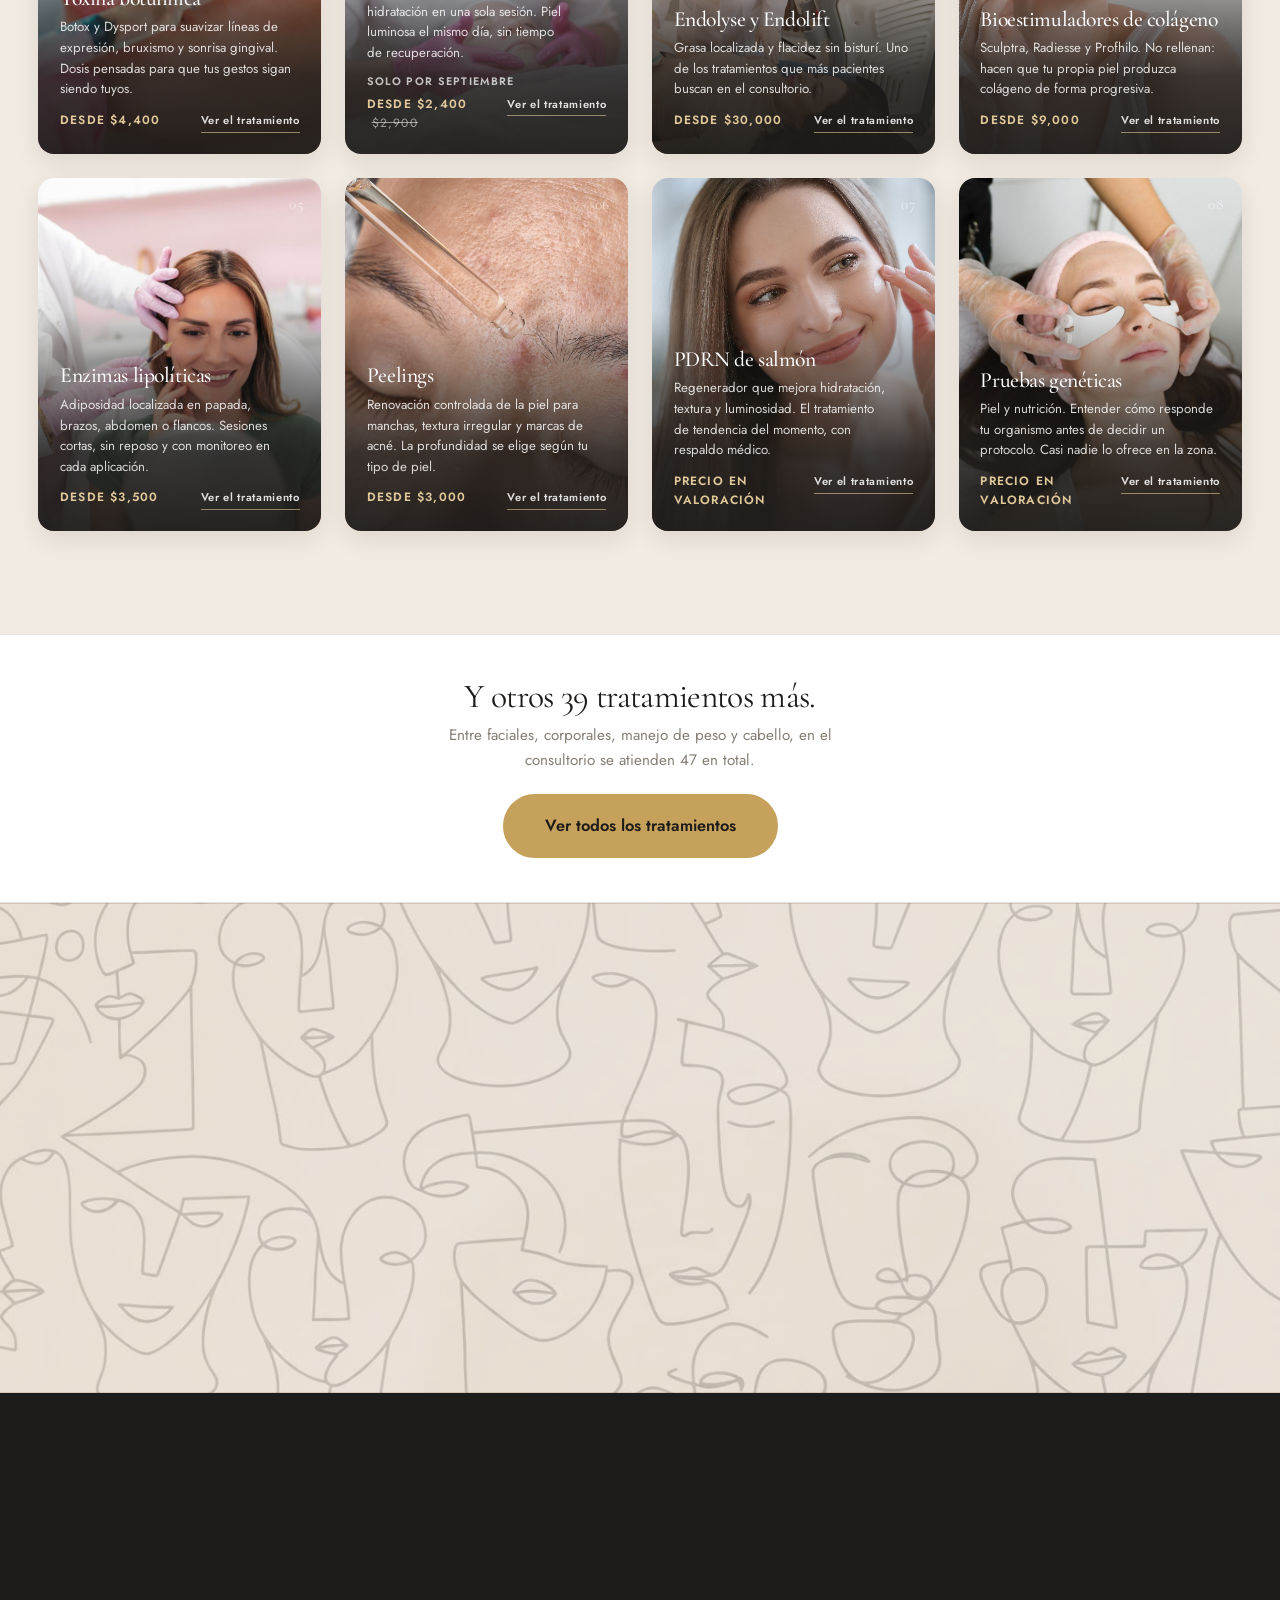
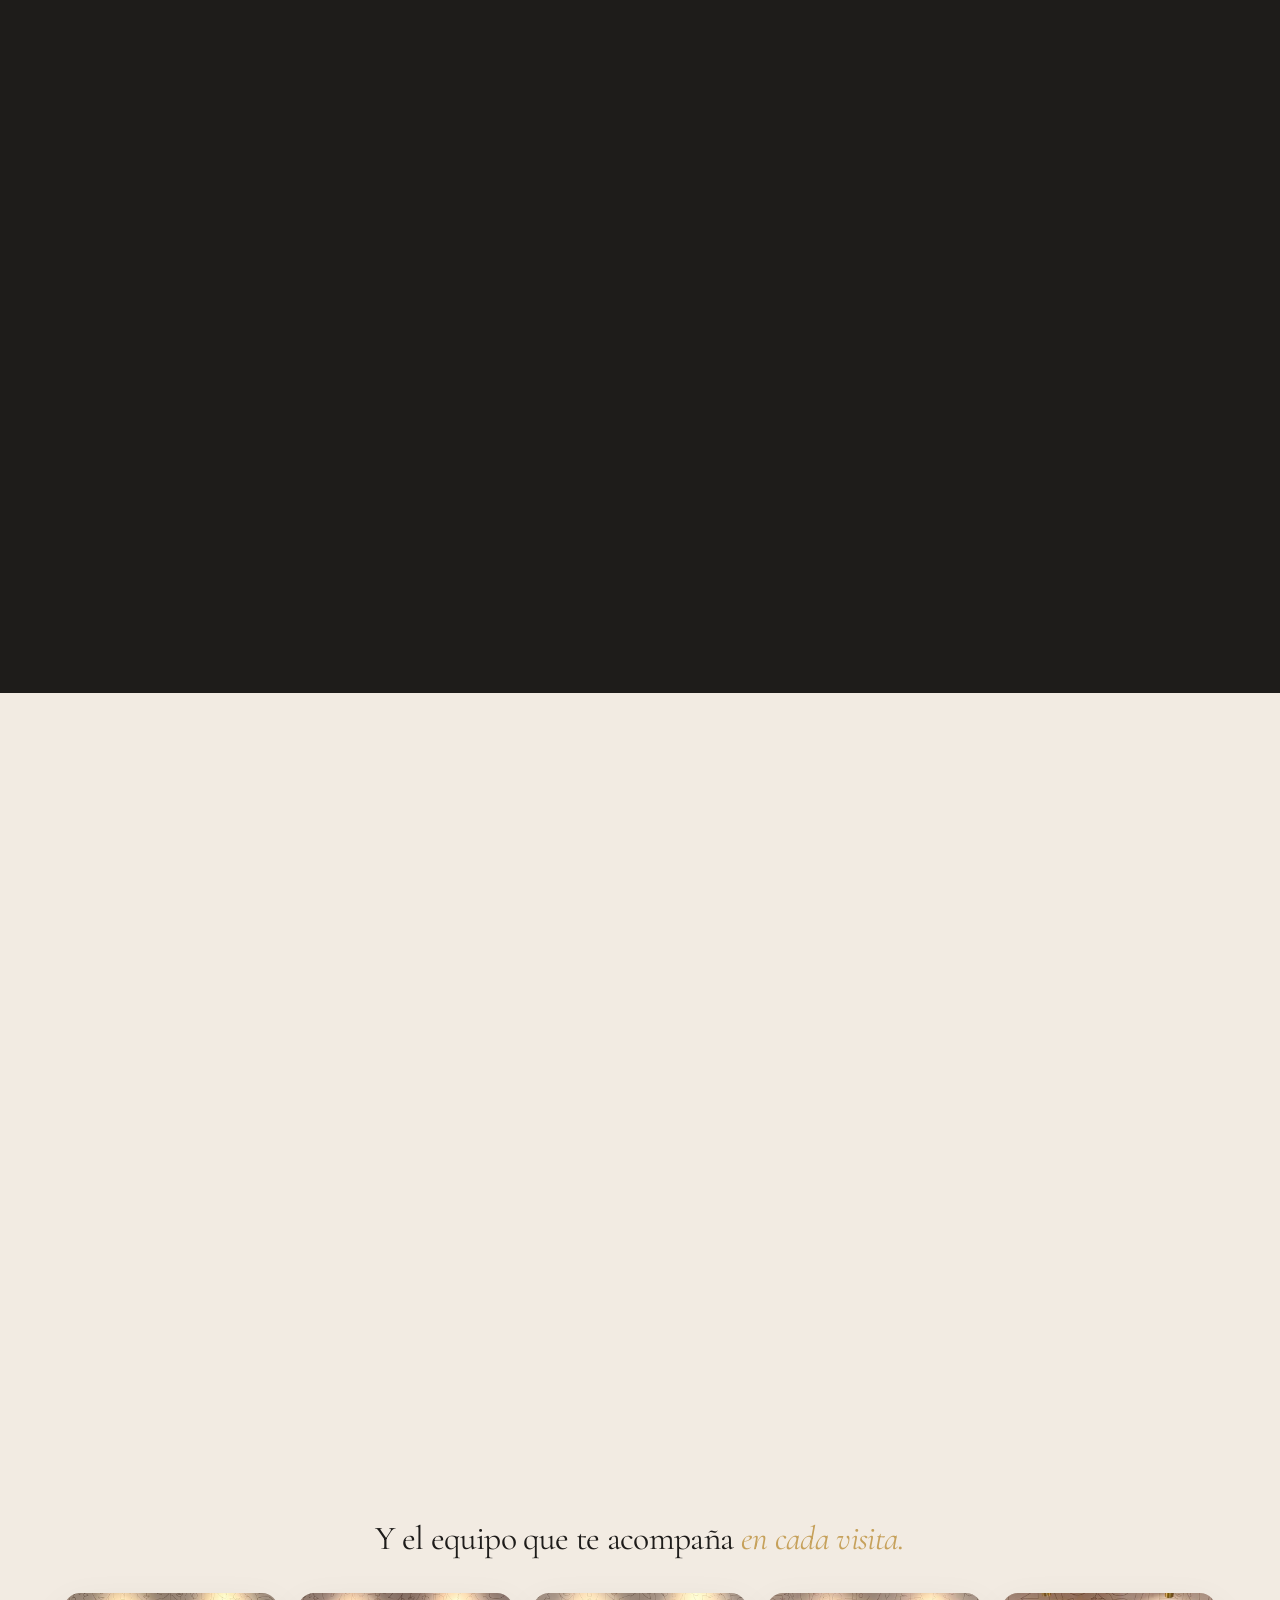
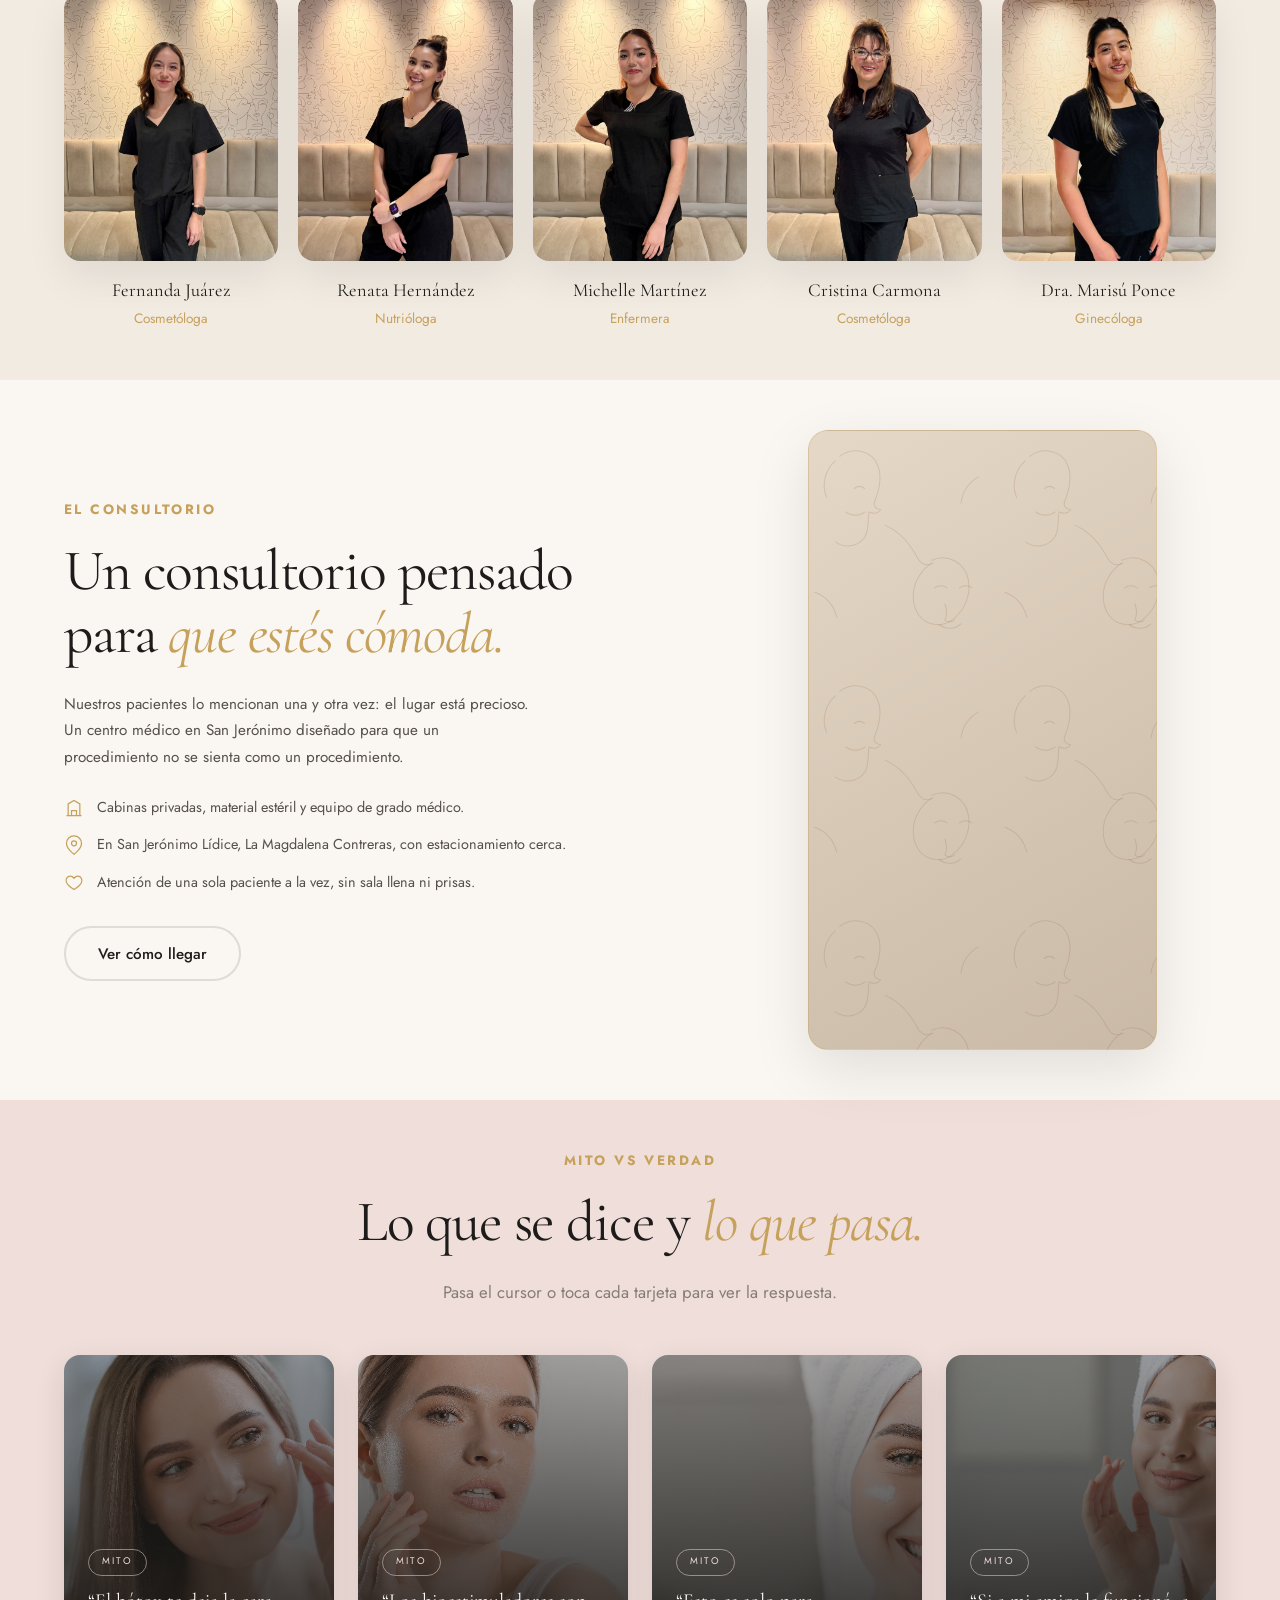
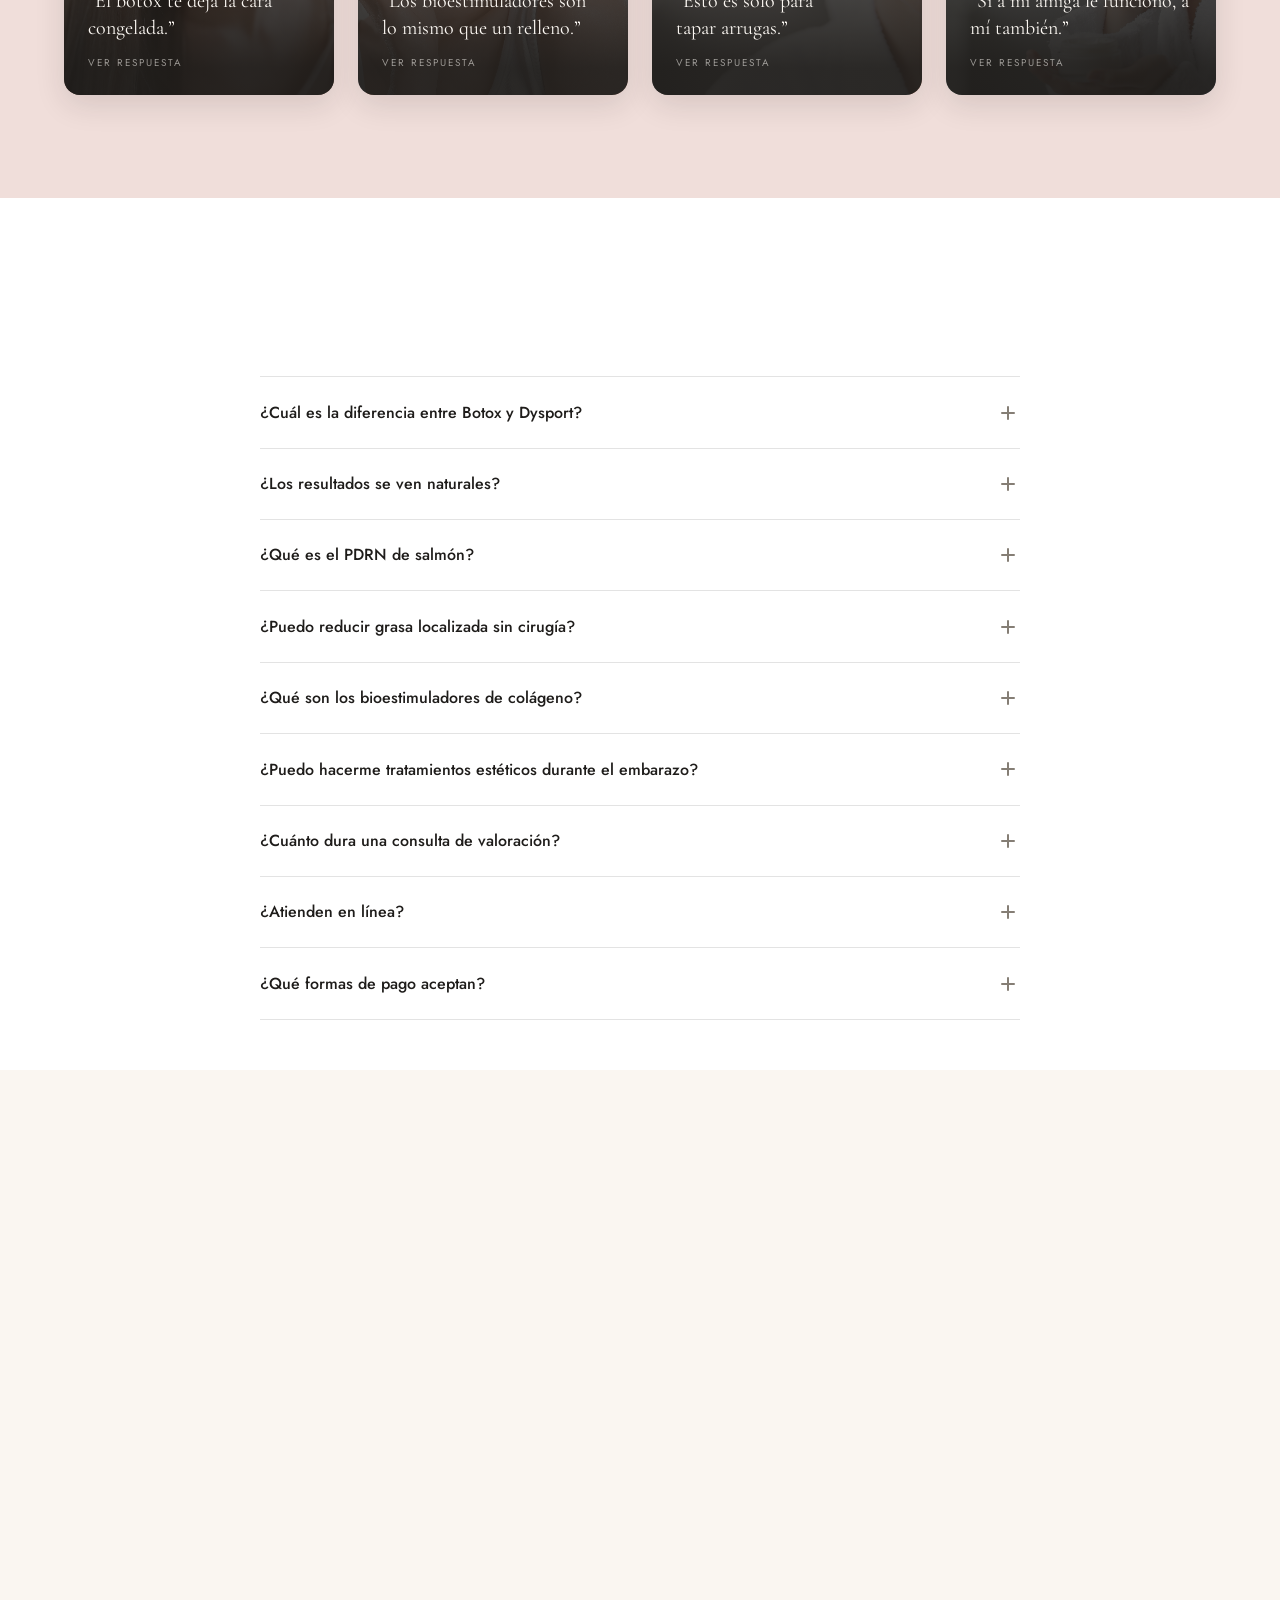
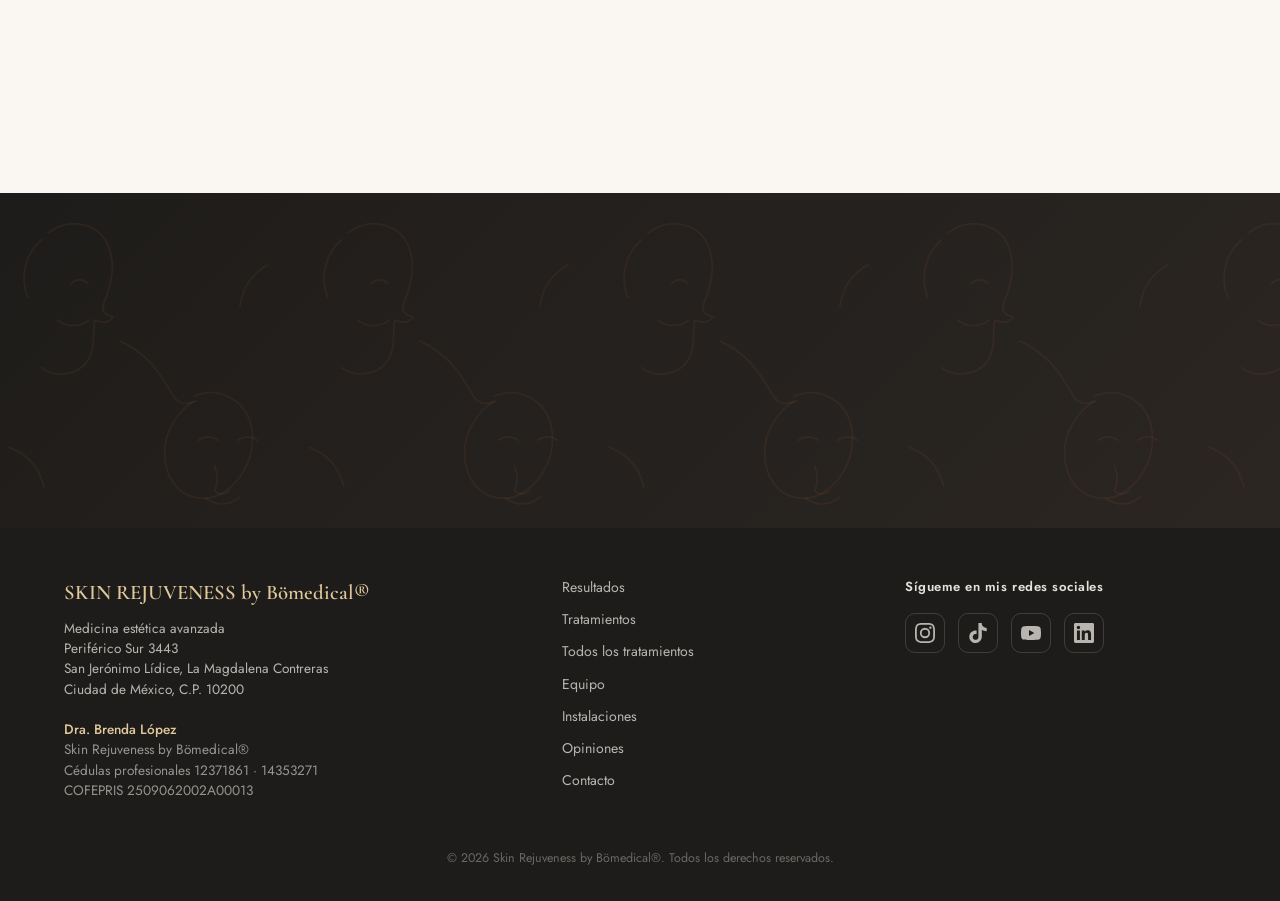
==== commit a628850b: "Suma a la Dra. Marisú Ponce al equipo, nombres y cargos, y agenda por WhatsApp - Equipo: 5 integrant" ====
--- a/index.html
+++ b/index.html
@@ -23,7 +23,7 @@
   <link rel="preconnect" href="https://fonts.gstatic.com" crossorigin />
   <link rel="stylesheet" href="https://fonts.googleapis.com/css2?family=Cormorant+Garamond:ital,wght@0,300;0,400;0,500;0,600;1,300;1,400;1,500;1,600&family=Jost:wght@300;400;500;600&display=swap" />
 
-  <link rel="stylesheet" href="styles.css?v=20260923" />
+  <link rel="stylesheet" href="styles.css?v=20260924c" />
 
   <link rel="icon" href="data:image/svg+xml,<svg xmlns='http://www.w3.org/2000/svg' viewBox='0 0 100 100'><rect width='100' height='100' rx='22' fill='%231E1C1A'/><text x='50' y='70' font-size='58' font-family='Georgia,serif' fill='%23C6A15B' text-anchor='middle'>S</text></svg>" />
 
@@ -611,32 +611,19 @@
             </div>
             <div class="booking-days" id="booking-days" role="grid"></div>
             <div class="booking-slots" id="booking-slots" hidden>
-              <p class="booking-slots-label">Horarios disponibles</p>
-              <div class="booking-slots-grid">
-                <button class="slot" data-time="8:00">8:00</button>
-                <button class="slot" data-time="9:00">9:00</button>
-                <button class="slot" data-time="10:00">10:00</button>
-                <button class="slot" data-time="11:00">11:00</button>
-                <button class="slot" data-time="12:00">12:00</button>
-                <button class="slot" data-time="13:00">13:00</button>
-                <button class="slot" data-time="16:00">16:00</button>
-                <button class="slot" data-time="17:00">17:00</button>
-                <button class="slot" data-time="18:00">18:00</button>
-                <button class="slot" data-time="19:00">19:00</button>
-                <button class="slot" data-time="20:00">20:00</button>
-              </div>
+              <p class="booking-slots-label">Horarios disponibles <span class="booking-optional">(opcional)</span></p>
+              <div class="booking-slots-grid" id="booking-slots-grid"></div>
             </div>
             <div class="booking-form-wrap" id="booking-form-wrap" hidden>
               <form class="booking-form" id="booking-form" novalidate>
                 <input type="text" placeholder="Tu nombre" class="booking-input" required />
-                <input type="tel" placeholder="Tu teléfono o WhatsApp" class="booking-input" required />
                 <button type="submit" class="btn btn-primary btn-full booking-confirm">Confirmar mi cita</button>
               </form>
             </div>
             <div class="booking-success" id="booking-success" hidden>
-              <div class="booking-success-icon" aria-hidden="true">&#128336;</div>
-              <p><strong>&iexcl;Pr&oacute;ximamente disponible!</strong></p>
-              <p class="booking-success-sub">Por ahora te abrimos WhatsApp con tu solicitud. Env&iacute;a el mensaje y confirmamos tu cita a la brevedad.</p>
+              <div class="booking-success-icon" aria-hidden="true">&#10003;</div>
+              <p><strong>&iexcl;Te abrimos WhatsApp!</strong></p>
+              <p class="booking-success-sub">Tu solicitud ya est&aacute; escrita en el chat: solo env&iacute;a el mensaje y te respondemos a la brevedad para confirmar tu cita.</p>
             </div>
           </div>
           <div class="booking-contact reveal">
@@ -719,21 +706,26 @@
 
         <div class="team">
           <h3 class="team-title reveal">Y el equipo que te acompaña <em>en cada visita.</em></h3>
-          <!-- Nombres pendientes: cuando la doctora los pase, agregar debajo de cada <img>:
-               <figcaption><strong>Nombre</strong><span>Cargo</span></figcaption>
-               y completar el alt de la foto con el nombre. -->
           <div class="team-grid">
             <figure class="team-card reveal">
-              <img src="assets/img/equipo-1.jpg" alt="Integrante del equipo de Skin Rejuveness" width="720" height="900" loading="lazy" />
+              <img src="assets/img/equipo-1.jpg" alt="Fernanda Juárez, cosmetóloga en Skin Rejuveness" width="720" height="900" loading="lazy" />
+              <figcaption><strong>Fernanda Juárez</strong><span>Cosmetóloga</span></figcaption>
             </figure>
             <figure class="team-card reveal">
-              <img src="assets/img/equipo-2.jpg" alt="Integrante del equipo de Skin Rejuveness" width="720" height="900" loading="lazy" />
+              <img src="assets/img/equipo-2.jpg" alt="Renata Hernández, nutrióloga en Skin Rejuveness" width="720" height="900" loading="lazy" />
+              <figcaption><strong>Renata Hernández</strong><span>Nutrióloga</span></figcaption>
             </figure>
             <figure class="team-card reveal">
-              <img src="assets/img/equipo-3.jpg" alt="Integrante del equipo de Skin Rejuveness" width="720" height="900" loading="lazy" />
+              <img src="assets/img/equipo-3.jpg" alt="Michelle Martínez, enfermera en Skin Rejuveness" width="720" height="900" loading="lazy" />
+              <figcaption><strong>Michelle Martínez</strong><span>Enfermera</span></figcaption>
             </figure>
             <figure class="team-card reveal">
-              <img src="assets/img/equipo-4.jpg" alt="Integrante del equipo de Skin Rejuveness" width="720" height="900" loading="lazy" />
+              <img src="assets/img/equipo-4.jpg" alt="Cristina Carmona, cosmetóloga en Skin Rejuveness" width="720" height="900" loading="lazy" />
+              <figcaption><strong>Cristina Carmona</strong><span>Cosmetóloga</span></figcaption>
+            </figure>
+            <figure class="team-card reveal">
+              <img src="assets/img/equipo-5.jpg" alt="Dra. Marisú Ponce, ginecóloga en Skin Rejuveness" width="720" height="900" loading="lazy" />
+              <figcaption><strong>Dra. Marisú Ponce</strong><span>Ginecóloga</span></figcaption>
             </figure>
           </div>
         </div>
@@ -1072,8 +1064,8 @@
     <svg viewBox="0 0 24 24" aria-hidden="true"><path d="M17.472 14.382c-.297-.149-1.758-.867-2.03-.967-.273-.099-.471-.148-.67.15-.197.297-.767.966-.94 1.164-.173.199-.347.223-.644.075-.297-.15-1.255-.463-2.39-1.475-.883-.788-1.48-1.761-1.653-2.059-.173-.297-.018-.458.13-.606.134-.133.298-.347.446-.52.149-.174.198-.298.298-.497.099-.198.05-.371-.025-.52-.075-.149-.669-1.612-.916-2.207-.242-.579-.487-.5-.669-.51-.173-.008-.371-.01-.57-.01-.198 0-.52.074-.792.372-.272.297-1.04 1.016-1.04 2.479 0 1.462 1.065 2.875 1.213 3.074.149.198 2.096 3.2 5.077 4.487.709.306 1.262.489 1.694.625.712.227 1.36.195 1.871.118.571-.085 1.758-.719 2.006-1.413.248-.694.248-1.289.173-1.413-.074-.124-.272-.198-.57-.347z"/><path d="M12 0C5.373 0 0 5.373 0 12c0 2.625.846 5.059 2.284 7.034L.789 23.492a.5.5 0 00.611.611l4.458-1.495A11.96 11.96 0 0012 24c6.627 0 12-5.373 12-12S18.627 0 12 0zm0 22c-2.326 0-4.477-.738-6.24-1.993l-.436-.321-2.644.886.886-2.644-.321-.436A9.953 9.953 0 012 12C2 6.486 6.486 2 12 2s10 4.486 10 10-4.486 10-10 10z"/></svg>
   </a>
 
-  <script defer src="lib/gsap.min.js?v=20260923"></script>
-  <script defer src="lib/ScrollTrigger.min.js?v=20260923"></script>
-  <script defer src="main.js?v=20260923"></script>
+  <script defer src="lib/gsap.min.js?v=20260924c"></script>
+  <script defer src="lib/ScrollTrigger.min.js?v=20260924c"></script>
+  <script defer src="main.js?v=20260924c"></script>
 </body>
 </html>
--- a/styles.css
+++ b/styles.css
@@ -682,8 +682,8 @@
 }
 .team-grid {
   display: grid;
-  grid-template-columns: repeat(4, 1fr);
-  gap: 1.5rem;
+  grid-template-columns: repeat(5, 1fr);
+  gap: 1.25rem;
 }
 .team-card {
   margin: 0;
@@ -1096,7 +1096,9 @@
   .about .section-kicker, .about .section-title { text-align: center; margin-left: auto; }
   .about-img { max-width: 400px; margin: 0 auto; }
   .about-creds { align-items: center; }
-  .team-grid { grid-template-columns: repeat(2, 1fr); gap: 1rem; }
+  /* 5 integrantes: en flex para que la fila incompleta quede centrada (3 + 2) */
+  .team-grid { display: flex; flex-wrap: wrap; justify-content: center; gap: 1rem; }
+  .team-card { width: calc((100% - 2rem) / 3); }
 
   .why-grid { grid-template-columns: repeat(2, 1fr); }
 
@@ -1132,6 +1134,7 @@
   .hero-title { font-size: clamp(2rem, 8vw, 3rem); }
   .btn { padding: 0.75rem 1.6rem; font-size: 0.9rem; }
   .hero-img-card { max-width: 100%; }
+  .team-card { width: calc((100% - 1rem) / 2); }
 }
 
 /* =============================================================
@@ -1649,6 +1652,10 @@
   font-weight: 600;
   margin-bottom: 0.75rem;
 }
+.booking-optional {
+  font-weight: 400;
+  color: var(--ink-mute);
+}
 .booking-slots-grid {
   display: flex;
   flex-wrap: wrap;
@@ -1667,6 +1674,11 @@
 .slot:hover:not(:disabled) {
   border-color: var(--accent);
   background: rgba(184,148,63,0.08);
+}
+.slot:disabled {
+  opacity: 0.35;
+  text-decoration: line-through;
+  cursor: default;
 }
 .slot.is-selected {
   background: var(--accent);
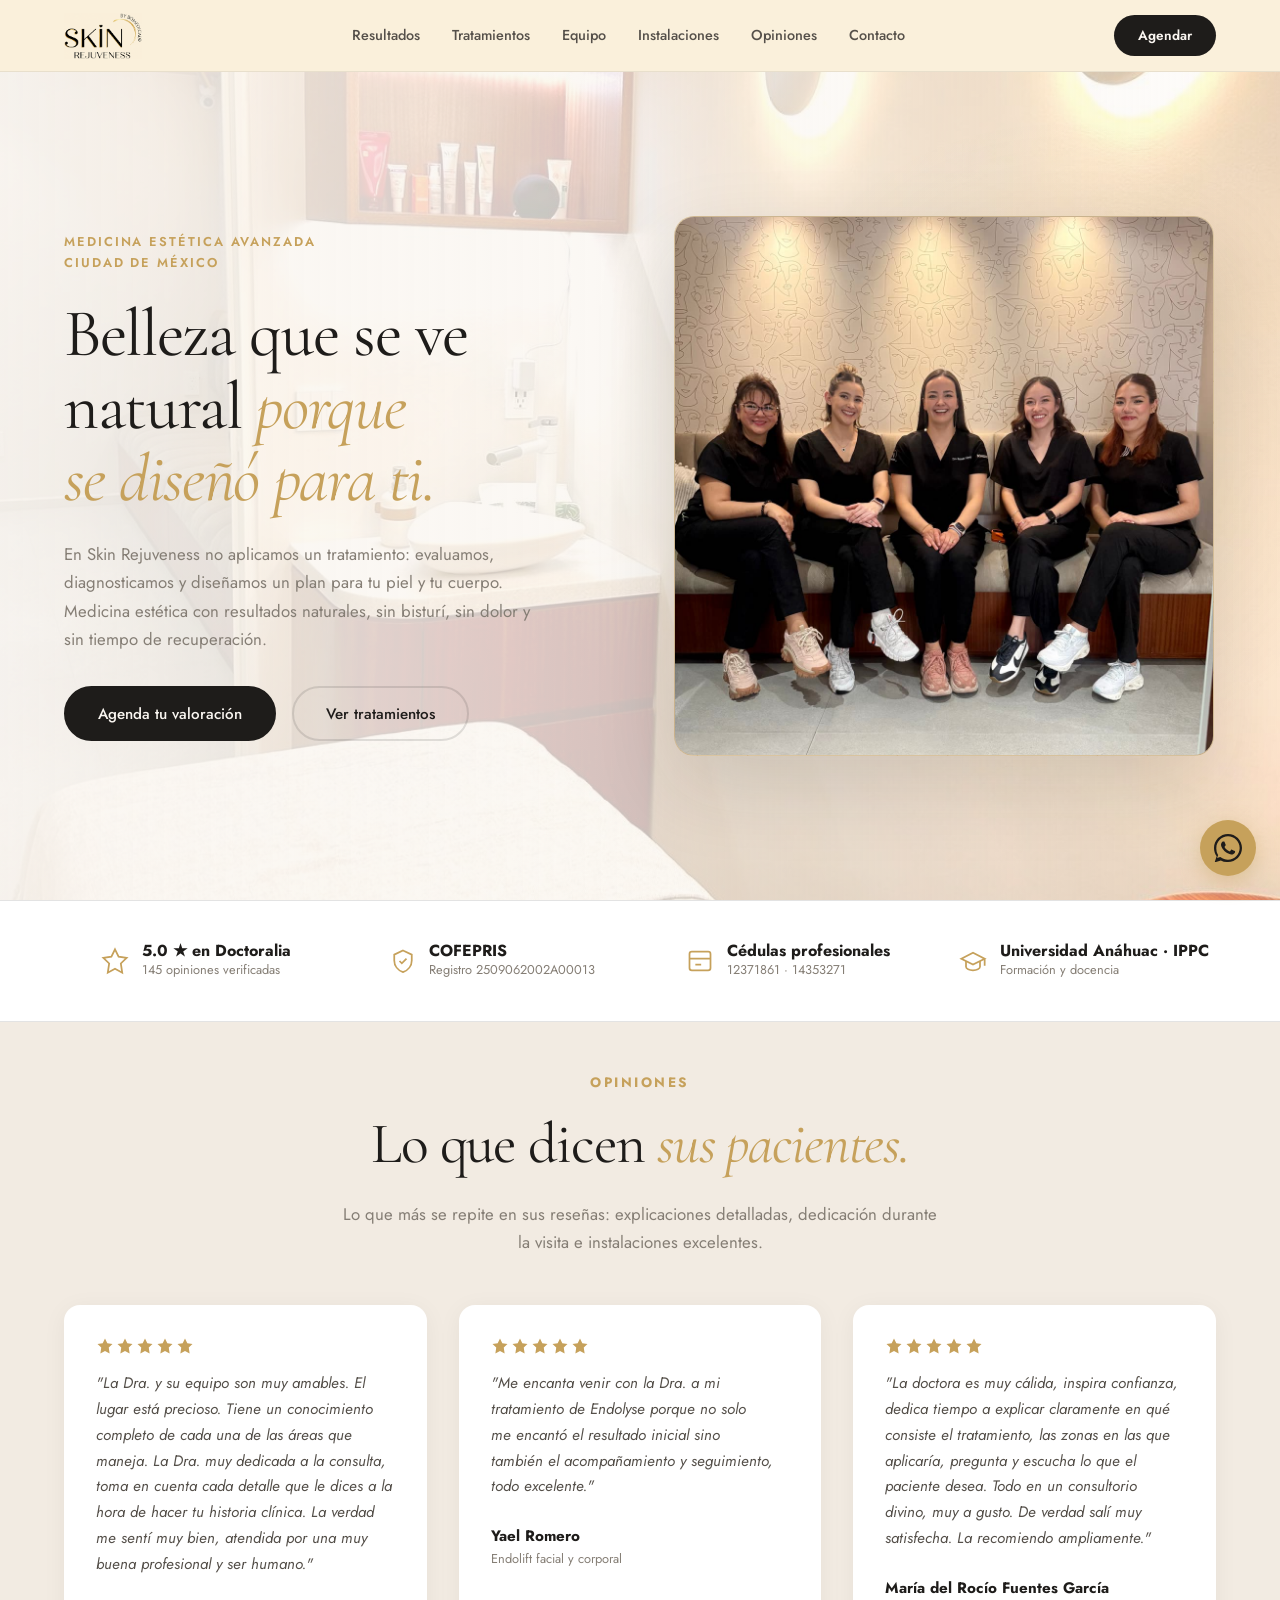
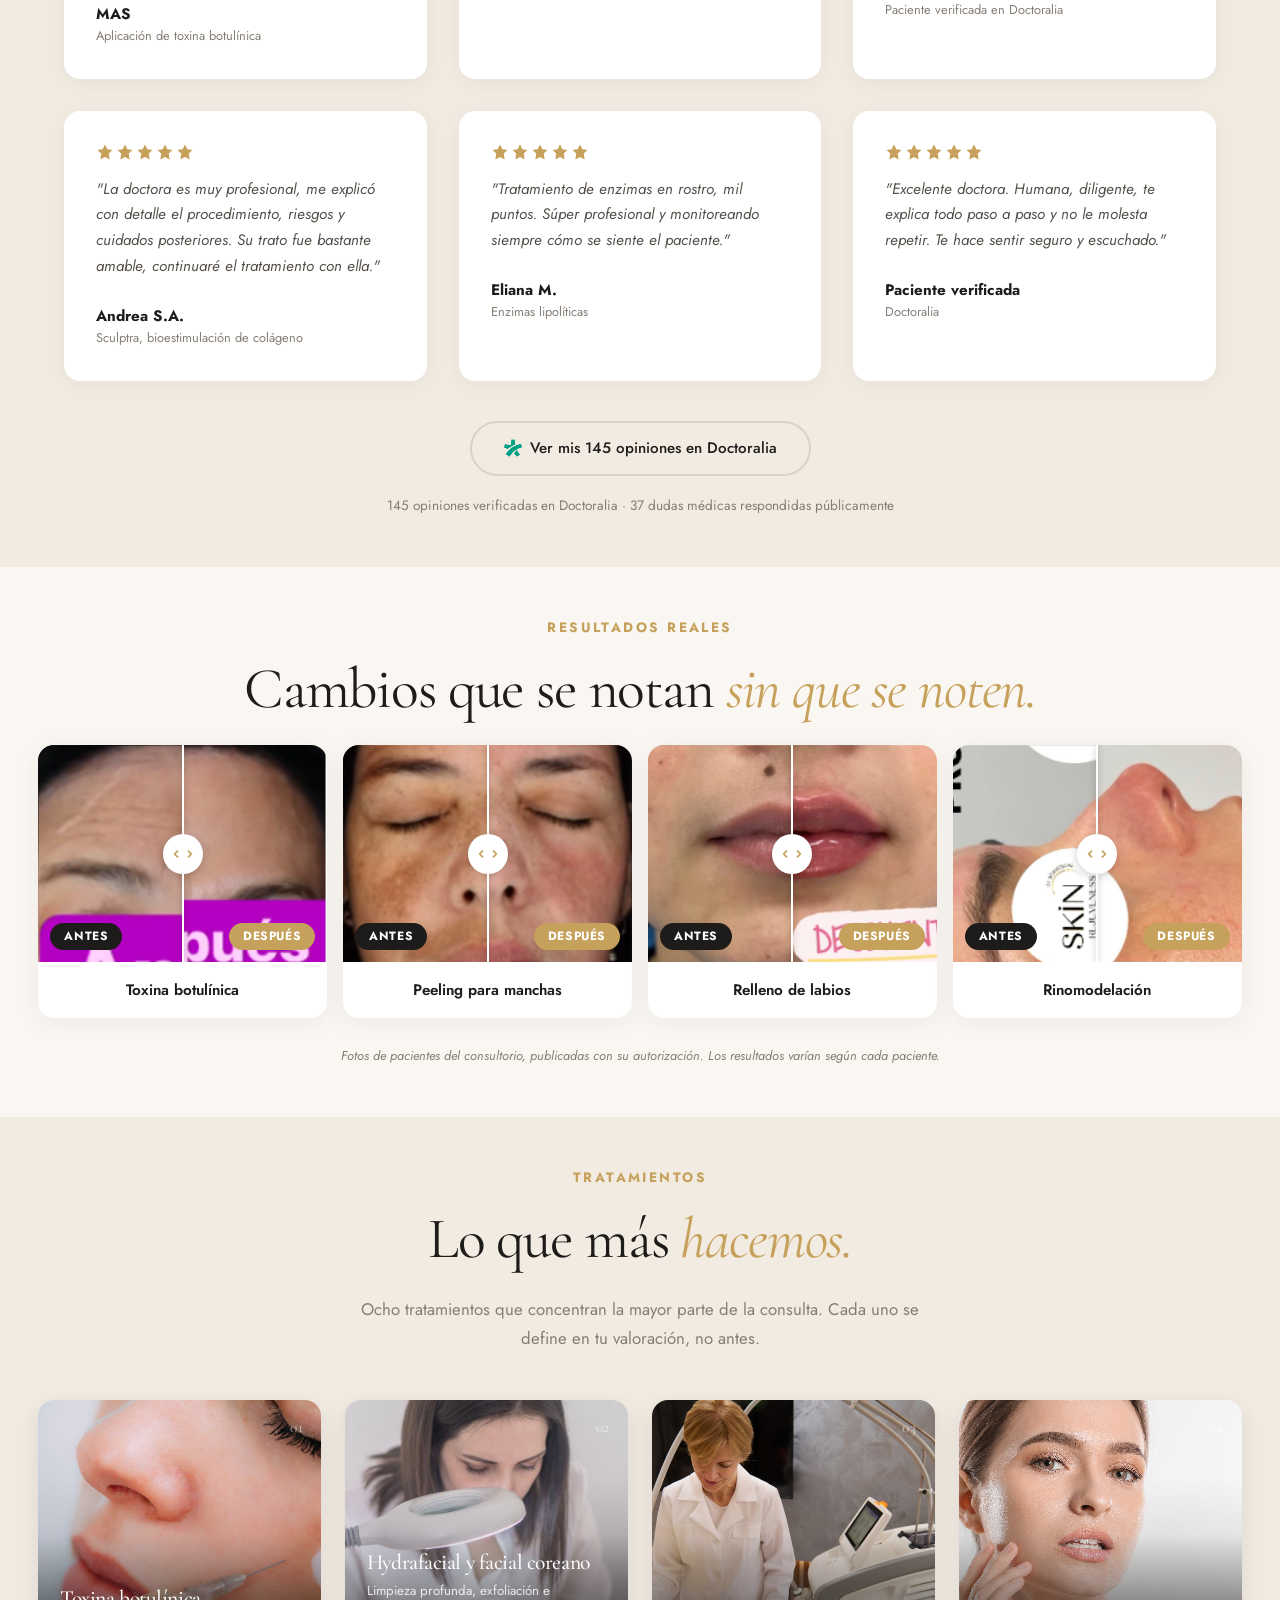
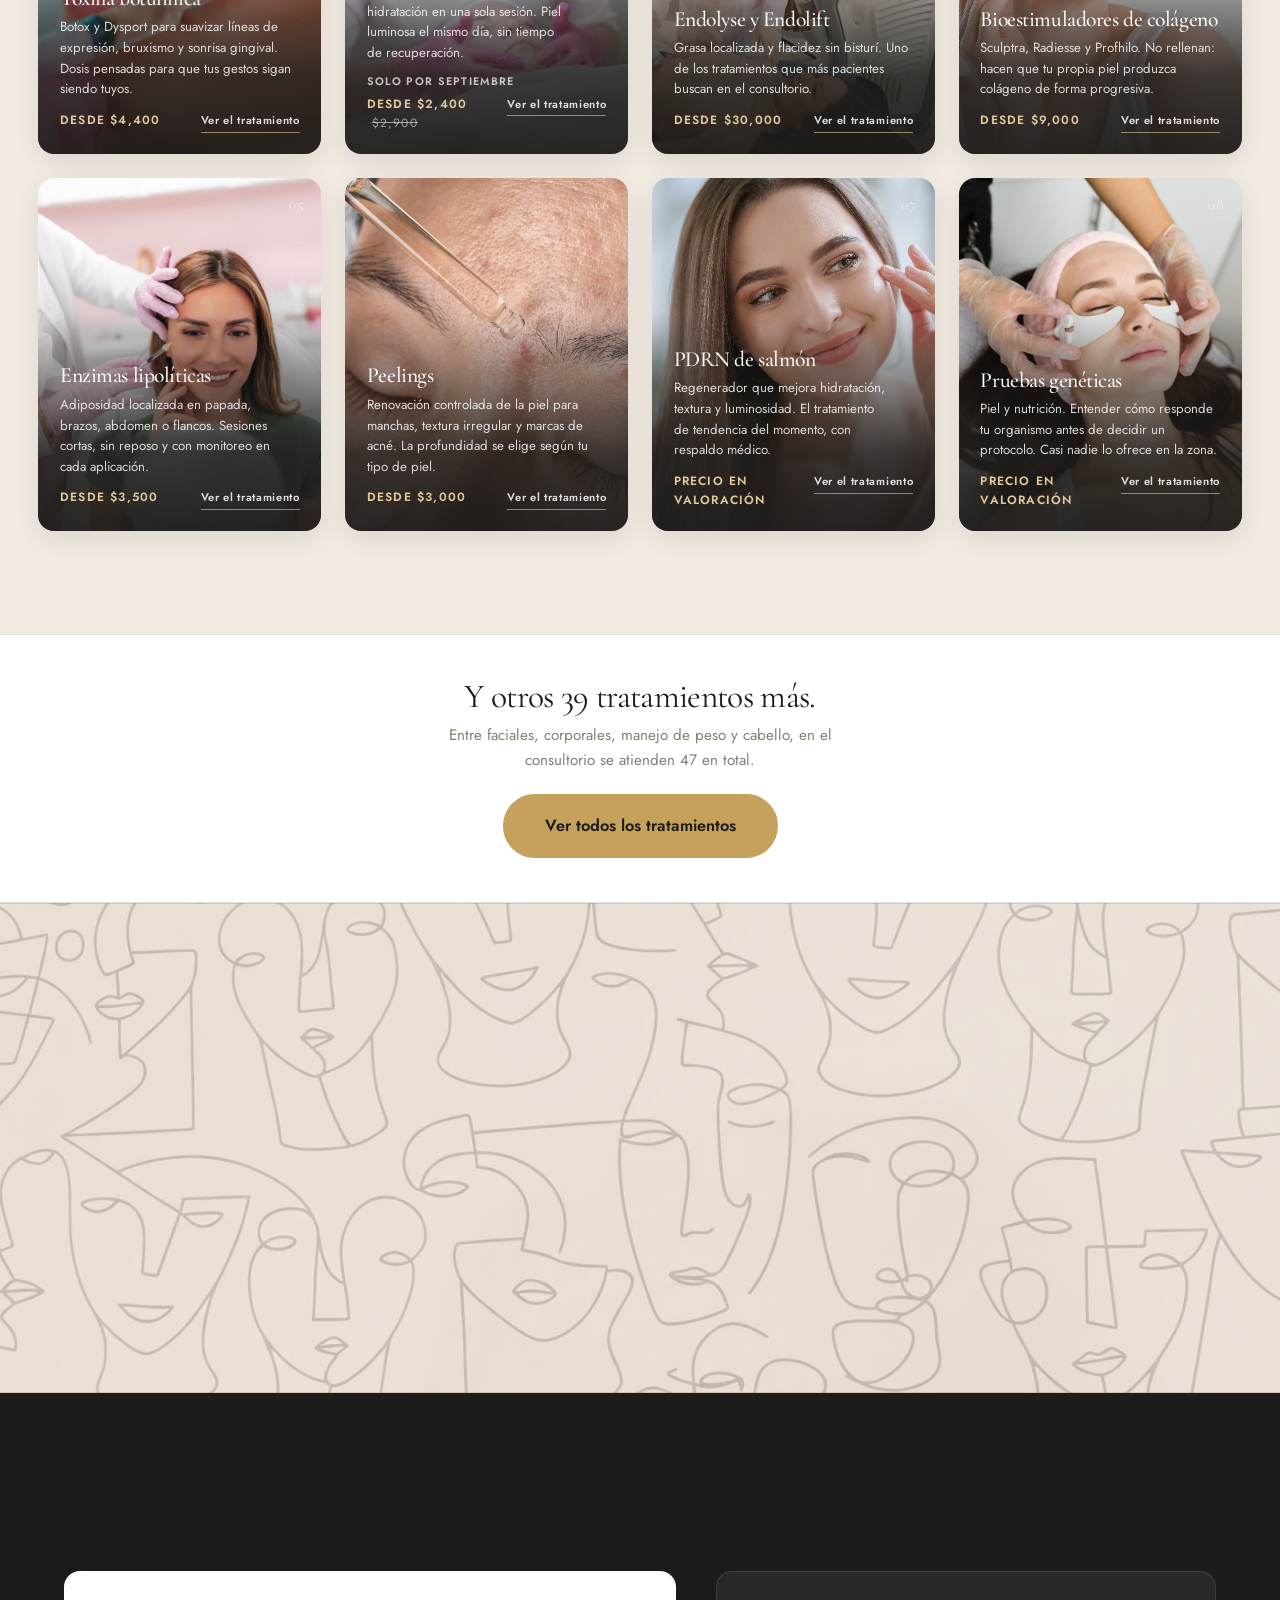
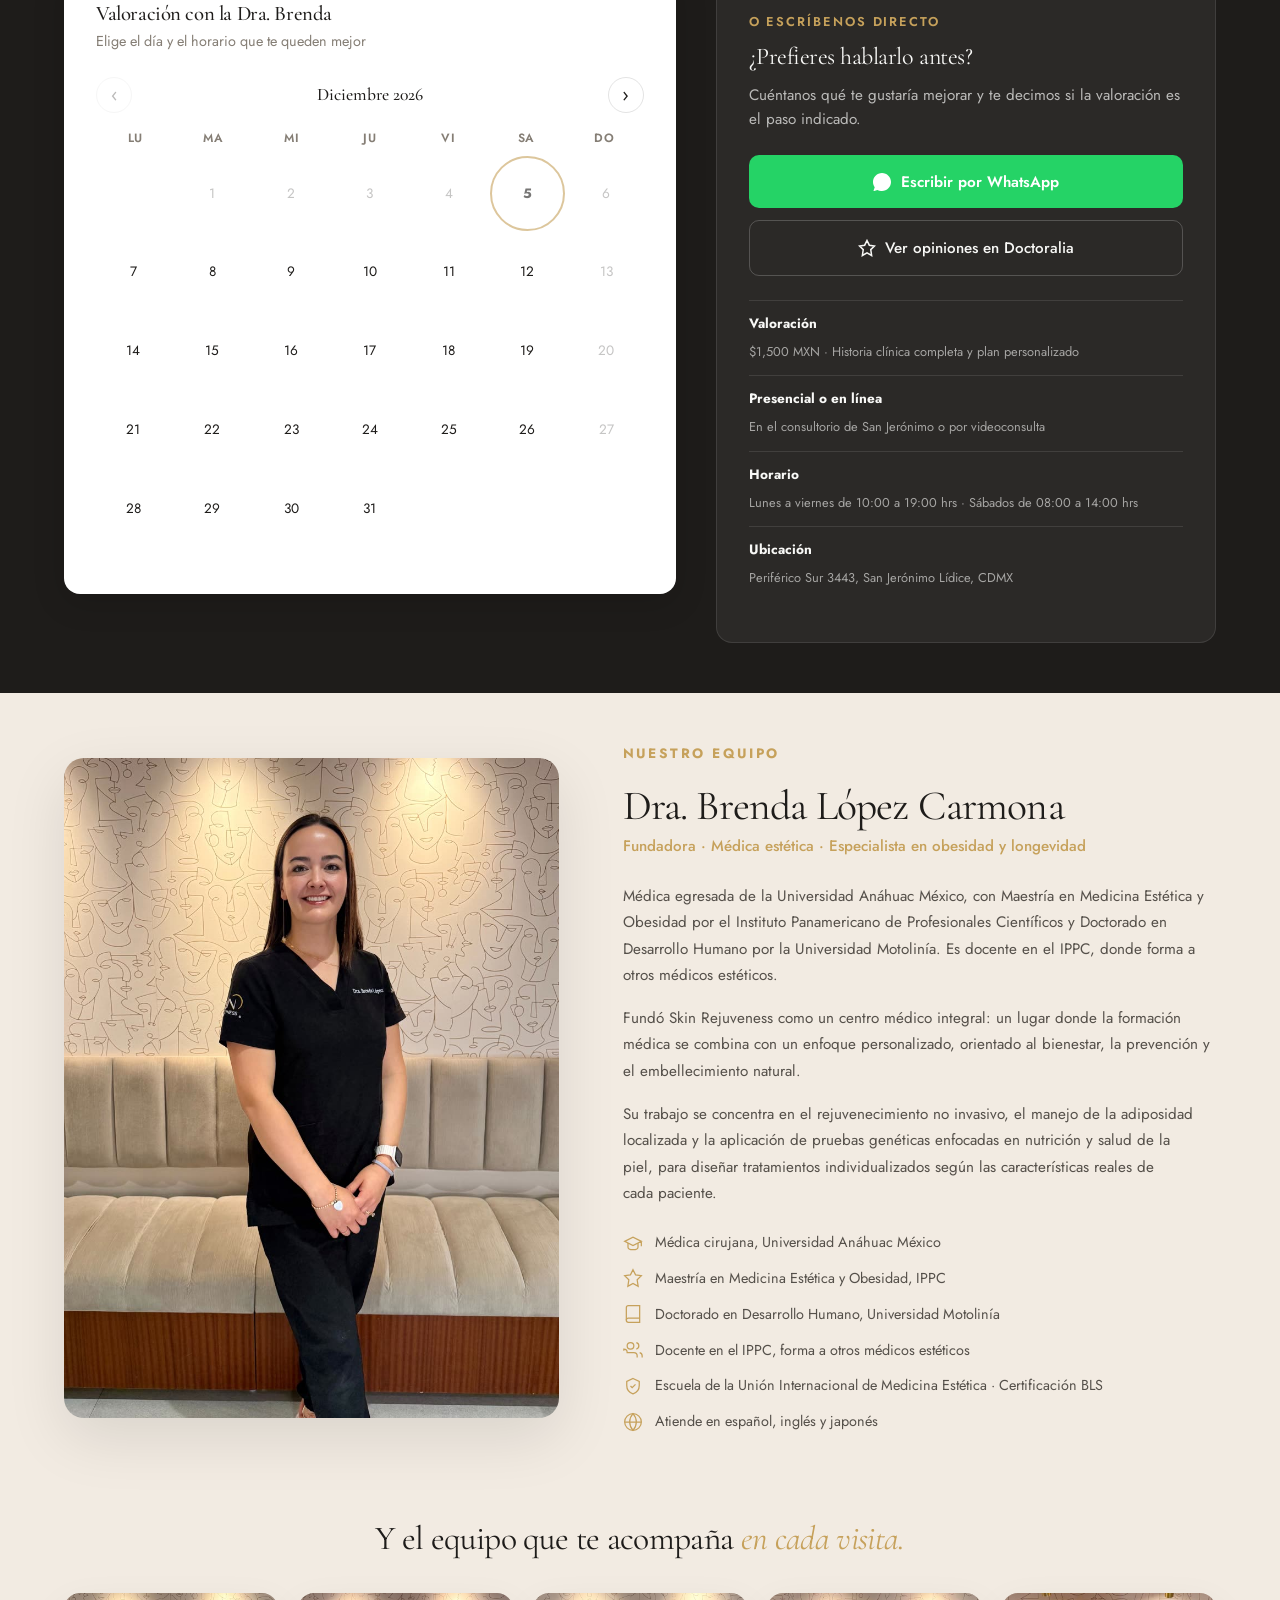
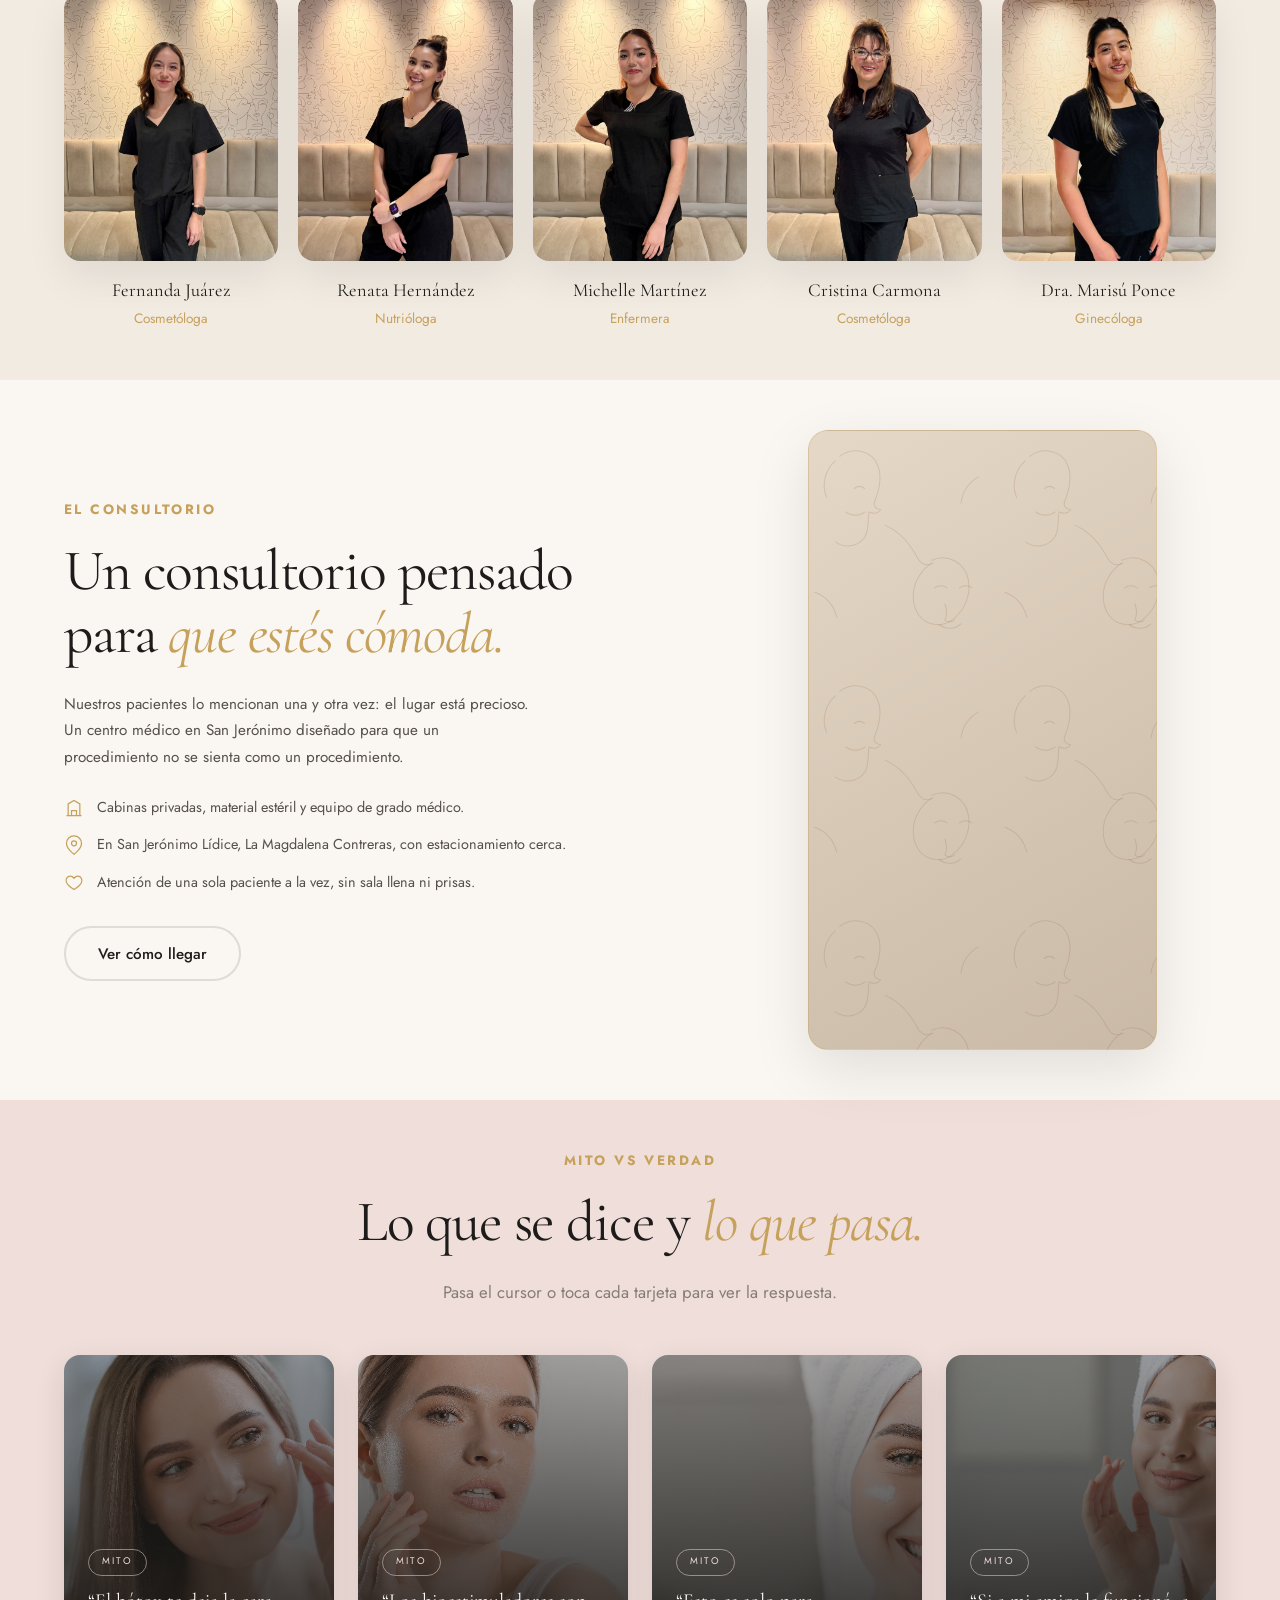
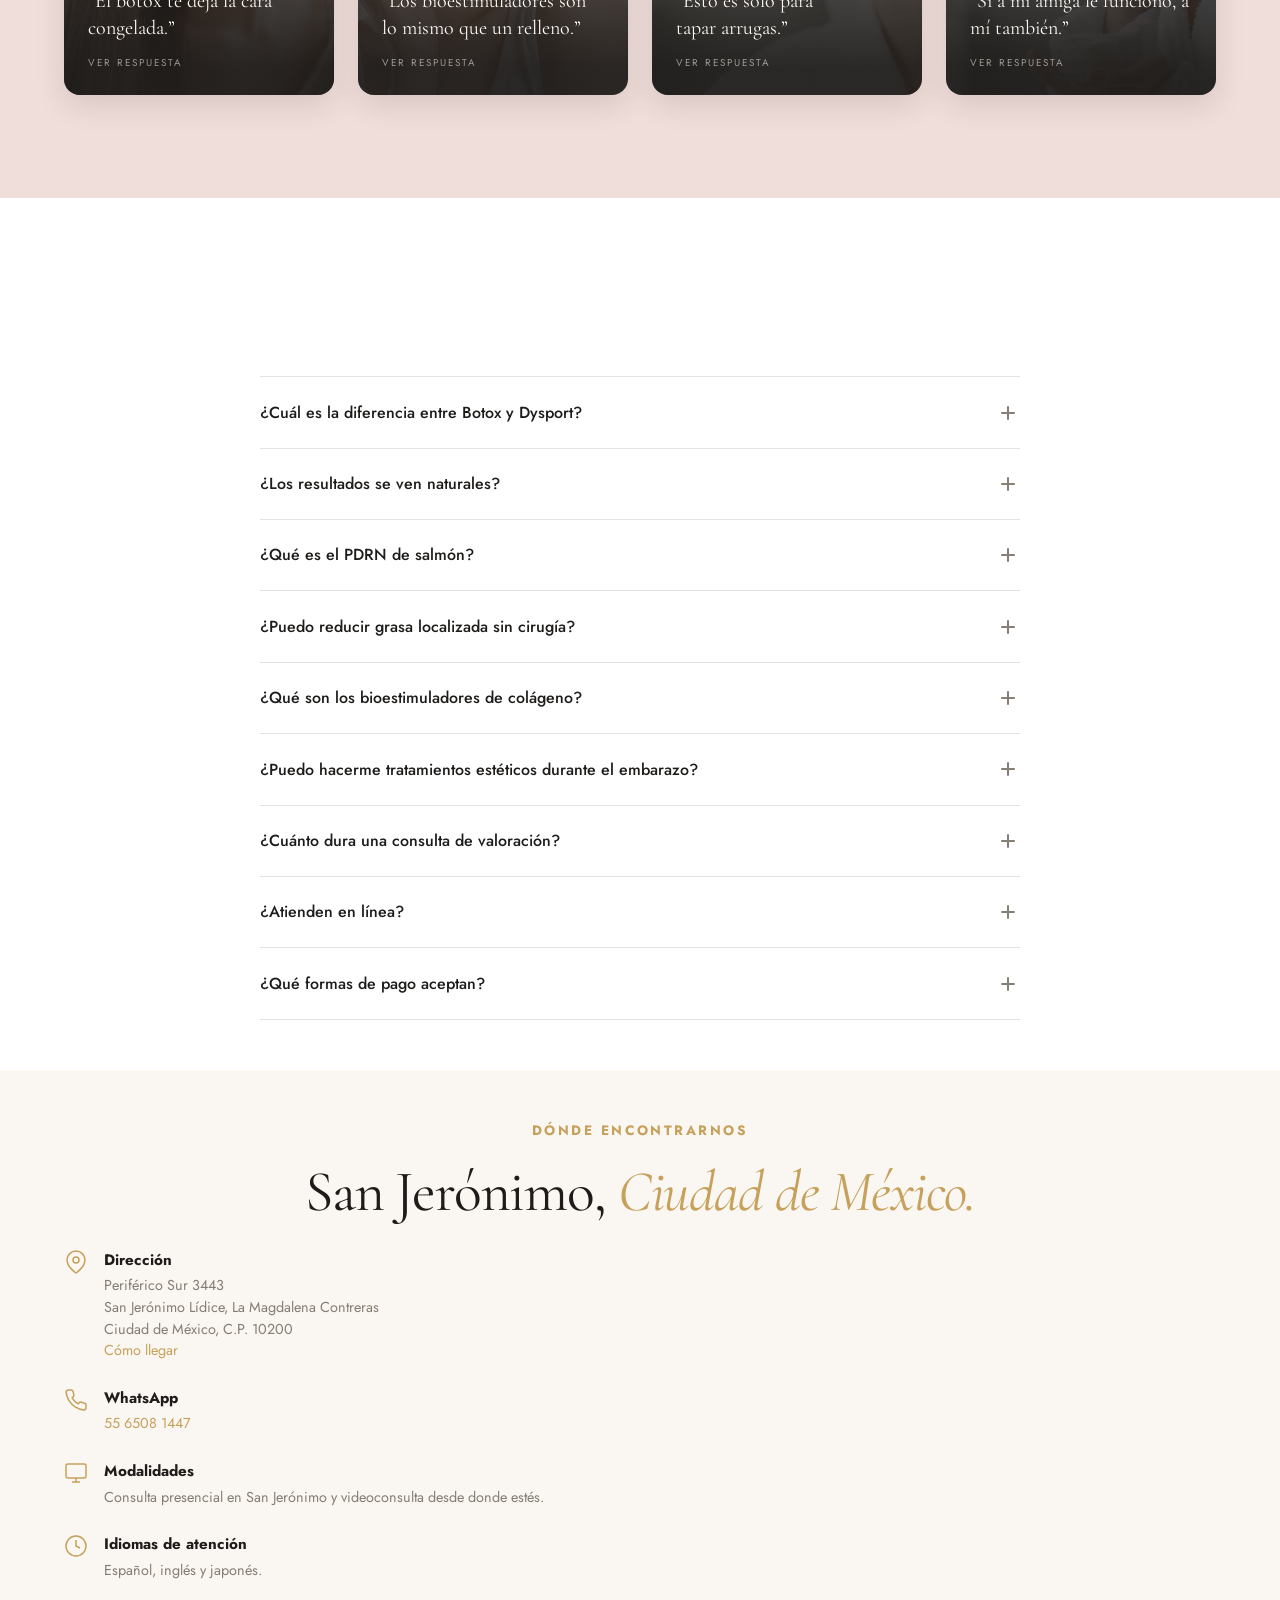
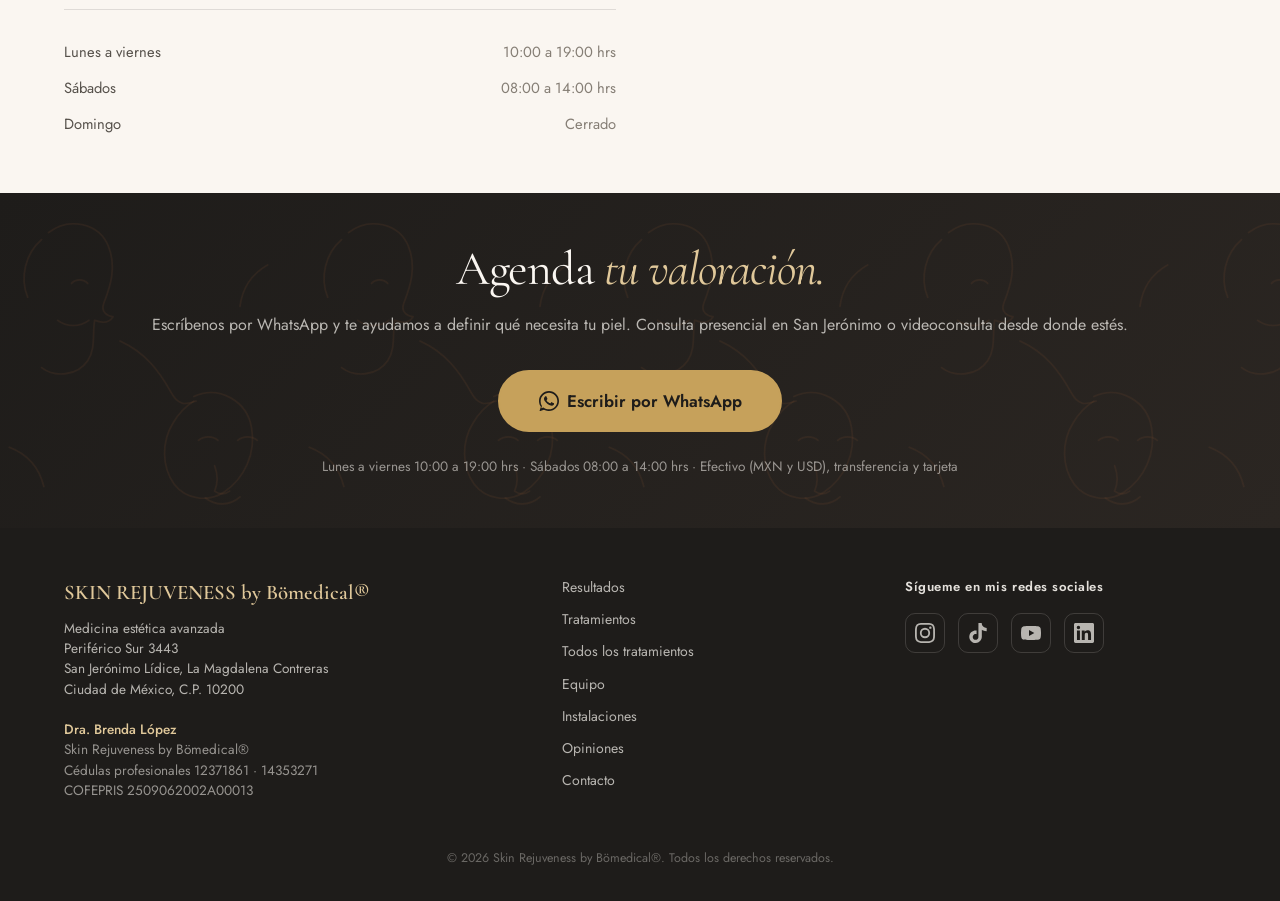
==== commit 1a8ff19e: "Agenda: reservas desde mañana, con el día calculado en hora de CDMX El día de hoy se sigue marcando " ====
--- a/index.html
+++ b/index.html
@@ -23,7 +23,7 @@
   <link rel="preconnect" href="https://fonts.gstatic.com" crossorigin />
   <link rel="stylesheet" href="https://fonts.googleapis.com/css2?family=Cormorant+Garamond:ital,wght@0,300;0,400;0,500;0,600;1,300;1,400;1,500;1,600&family=Jost:wght@300;400;500;600&display=swap" />
 
-  <link rel="stylesheet" href="styles.css?v=20260924c" />
+  <link rel="stylesheet" href="styles.css?v=20260924d" />
 
   <link rel="icon" href="data:image/svg+xml,<svg xmlns='http://www.w3.org/2000/svg' viewBox='0 0 100 100'><rect width='100' height='100' rx='22' fill='%231E1C1A'/><text x='50' y='70' font-size='58' font-family='Georgia,serif' fill='%23C6A15B' text-anchor='middle'>S</text></svg>" />
 
@@ -1064,8 +1064,8 @@
     <svg viewBox="0 0 24 24" aria-hidden="true"><path d="M17.472 14.382c-.297-.149-1.758-.867-2.03-.967-.273-.099-.471-.148-.67.15-.197.297-.767.966-.94 1.164-.173.199-.347.223-.644.075-.297-.15-1.255-.463-2.39-1.475-.883-.788-1.48-1.761-1.653-2.059-.173-.297-.018-.458.13-.606.134-.133.298-.347.446-.52.149-.174.198-.298.298-.497.099-.198.05-.371-.025-.52-.075-.149-.669-1.612-.916-2.207-.242-.579-.487-.5-.669-.51-.173-.008-.371-.01-.57-.01-.198 0-.52.074-.792.372-.272.297-1.04 1.016-1.04 2.479 0 1.462 1.065 2.875 1.213 3.074.149.198 2.096 3.2 5.077 4.487.709.306 1.262.489 1.694.625.712.227 1.36.195 1.871.118.571-.085 1.758-.719 2.006-1.413.248-.694.248-1.289.173-1.413-.074-.124-.272-.198-.57-.347z"/><path d="M12 0C5.373 0 0 5.373 0 12c0 2.625.846 5.059 2.284 7.034L.789 23.492a.5.5 0 00.611.611l4.458-1.495A11.96 11.96 0 0012 24c6.627 0 12-5.373 12-12S18.627 0 12 0zm0 22c-2.326 0-4.477-.738-6.24-1.993l-.436-.321-2.644.886.886-2.644-.321-.436A9.953 9.953 0 012 12C2 6.486 6.486 2 12 2s10 4.486 10 10-4.486 10-10 10z"/></svg>
   </a>
 
-  <script defer src="lib/gsap.min.js?v=20260924c"></script>
-  <script defer src="lib/ScrollTrigger.min.js?v=20260924c"></script>
-  <script defer src="main.js?v=20260924c"></script>
+  <script defer src="lib/gsap.min.js?v=20260924d"></script>
+  <script defer src="lib/ScrollTrigger.min.js?v=20260924d"></script>
+  <script defer src="main.js?v=20260924d"></script>
 </body>
 </html>
--- a/styles.css
+++ b/styles.css
@@ -1642,6 +1642,10 @@
   border: 2px solid var(--accent);
   font-weight: 700;
 }
+/* Hoy no se puede reservar, pero se sigue viendo marcado */
+.booking-days button.is-today:disabled {
+  opacity: 0.6;
+}
 .booking-days button.is-selected {
   background: var(--accent);
   color: #fff;
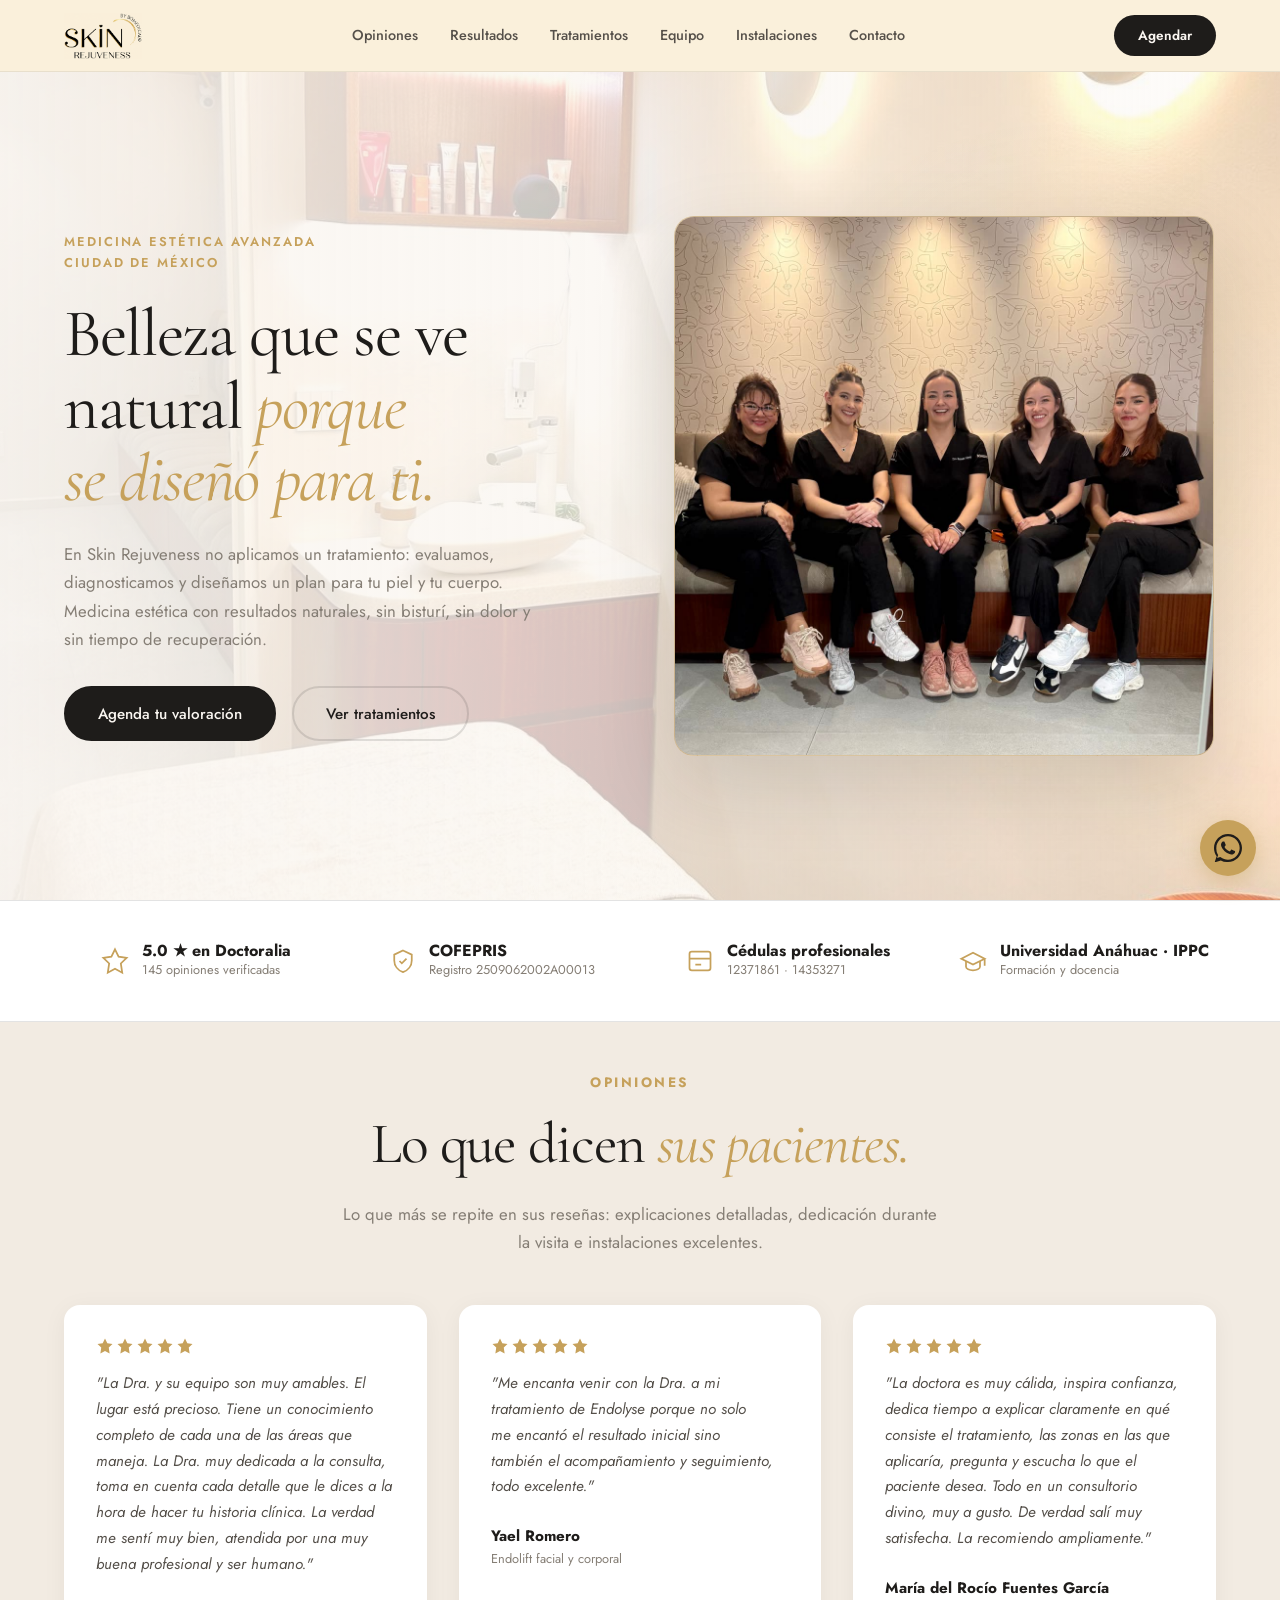
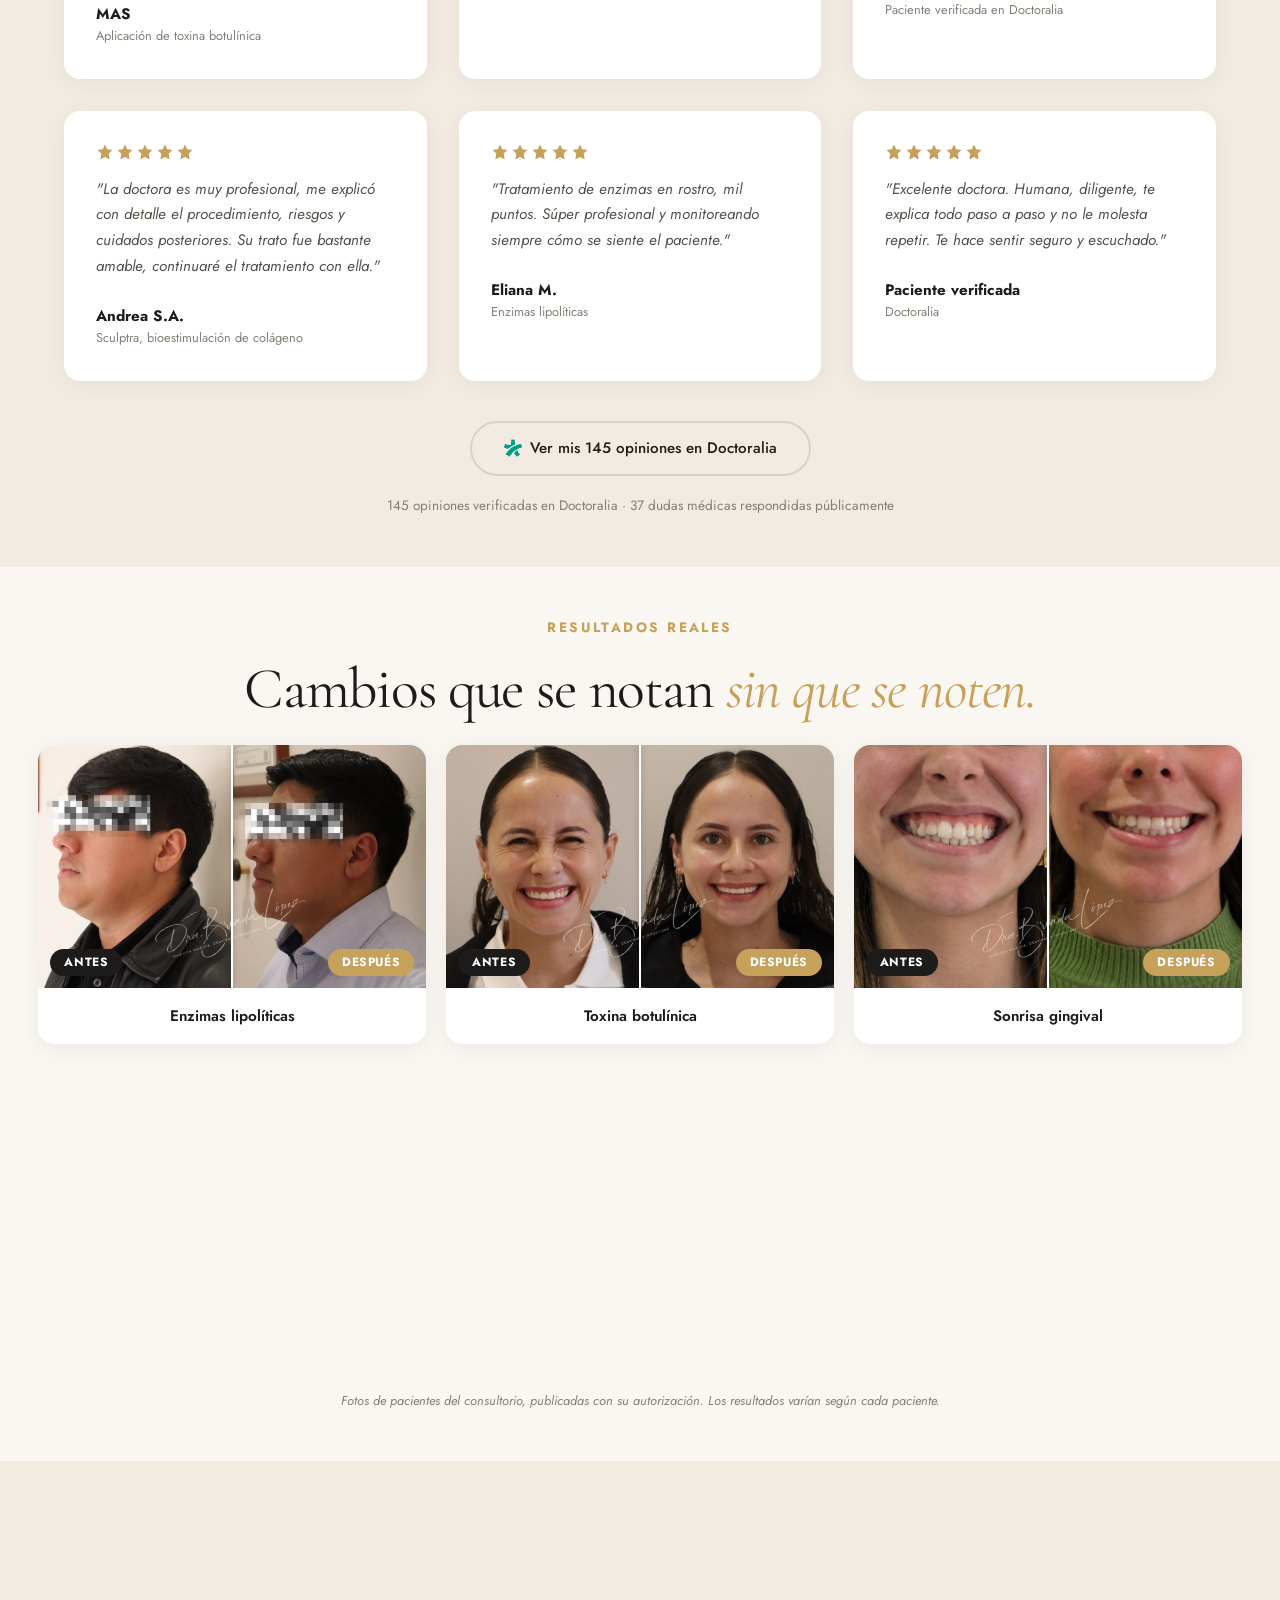
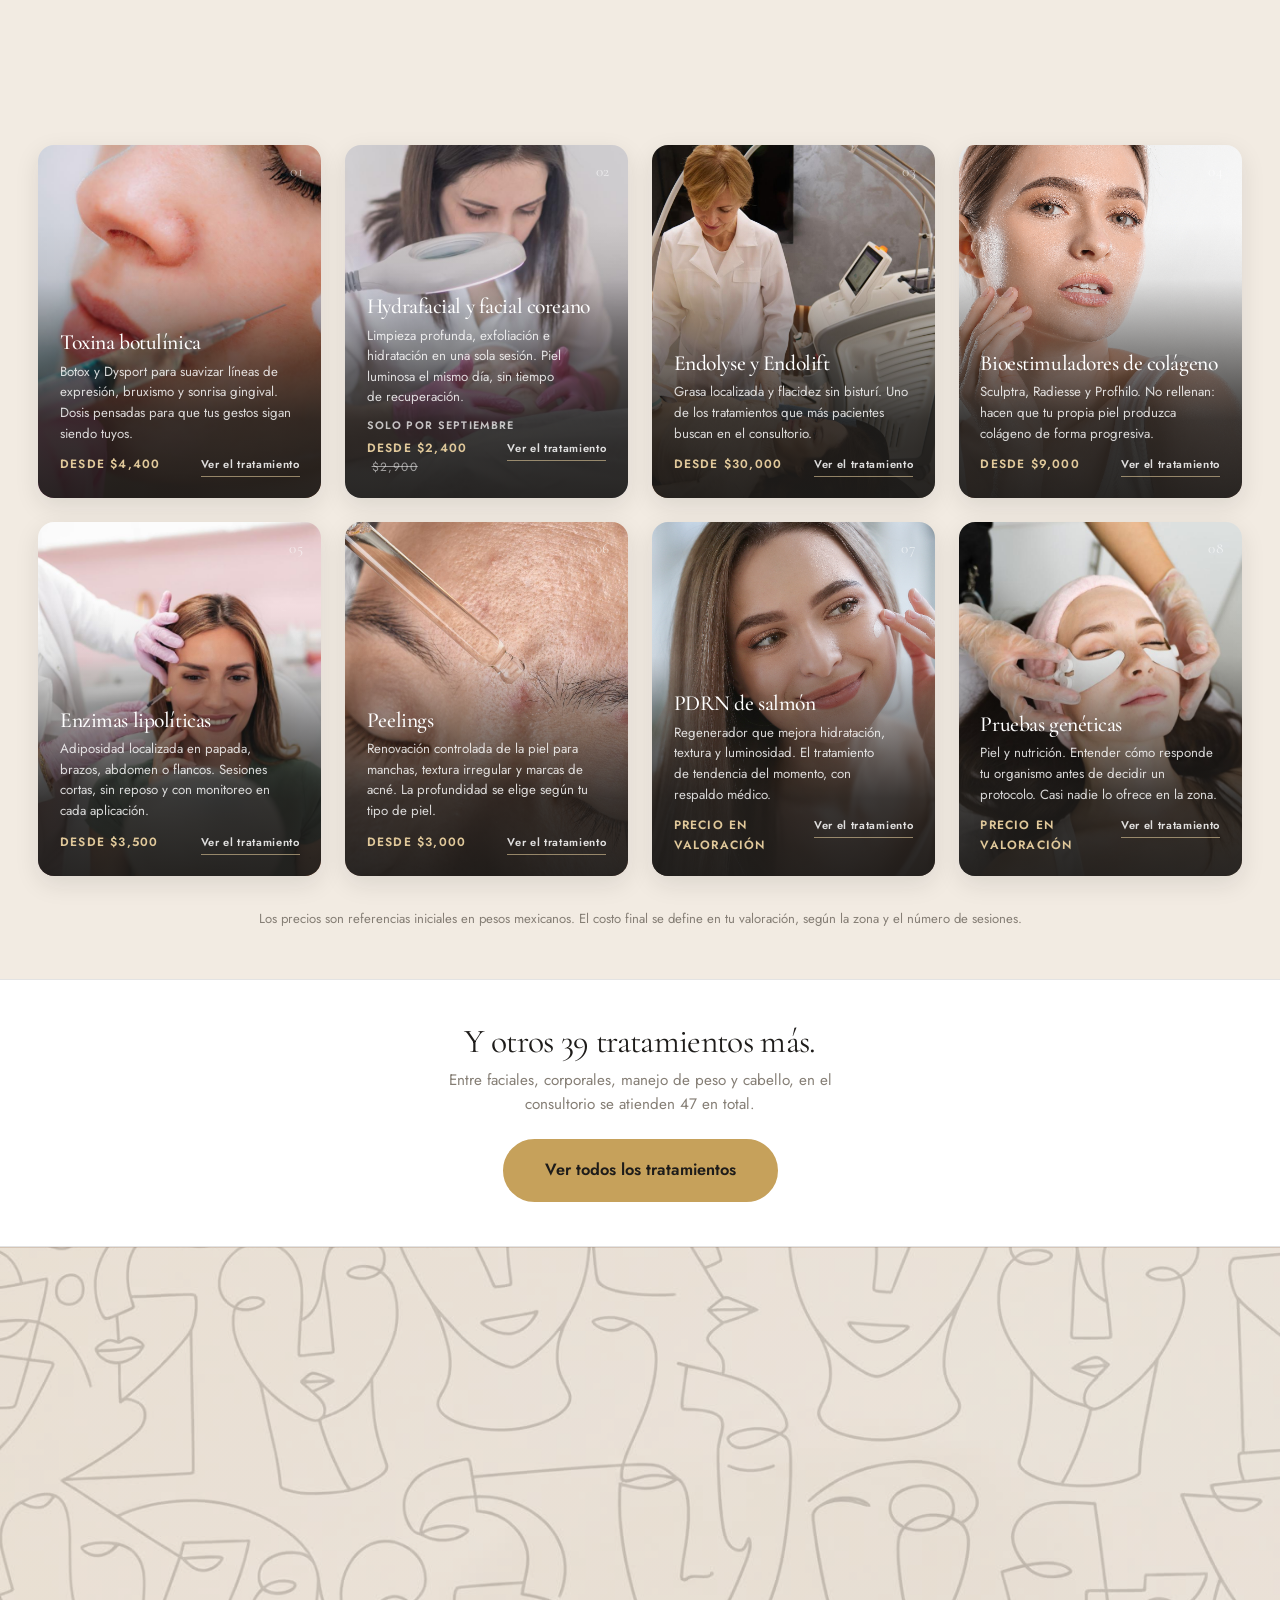
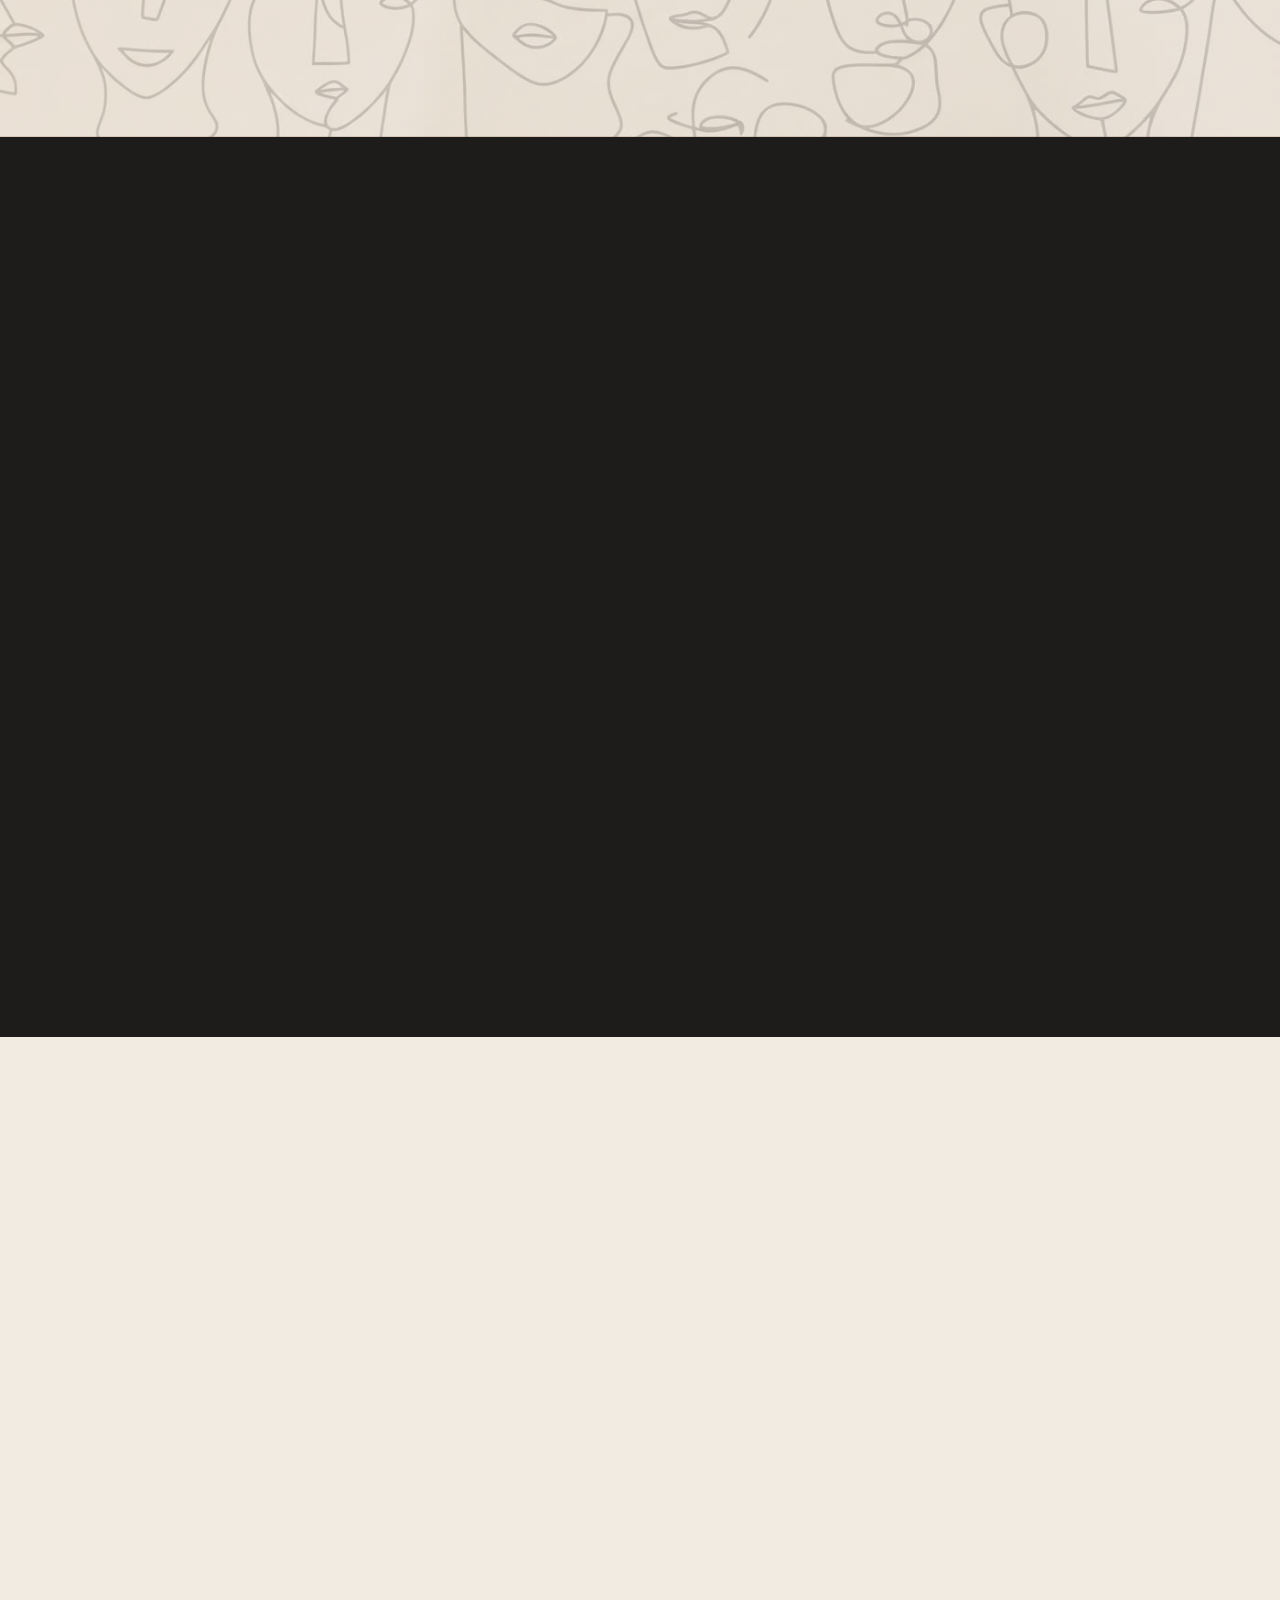
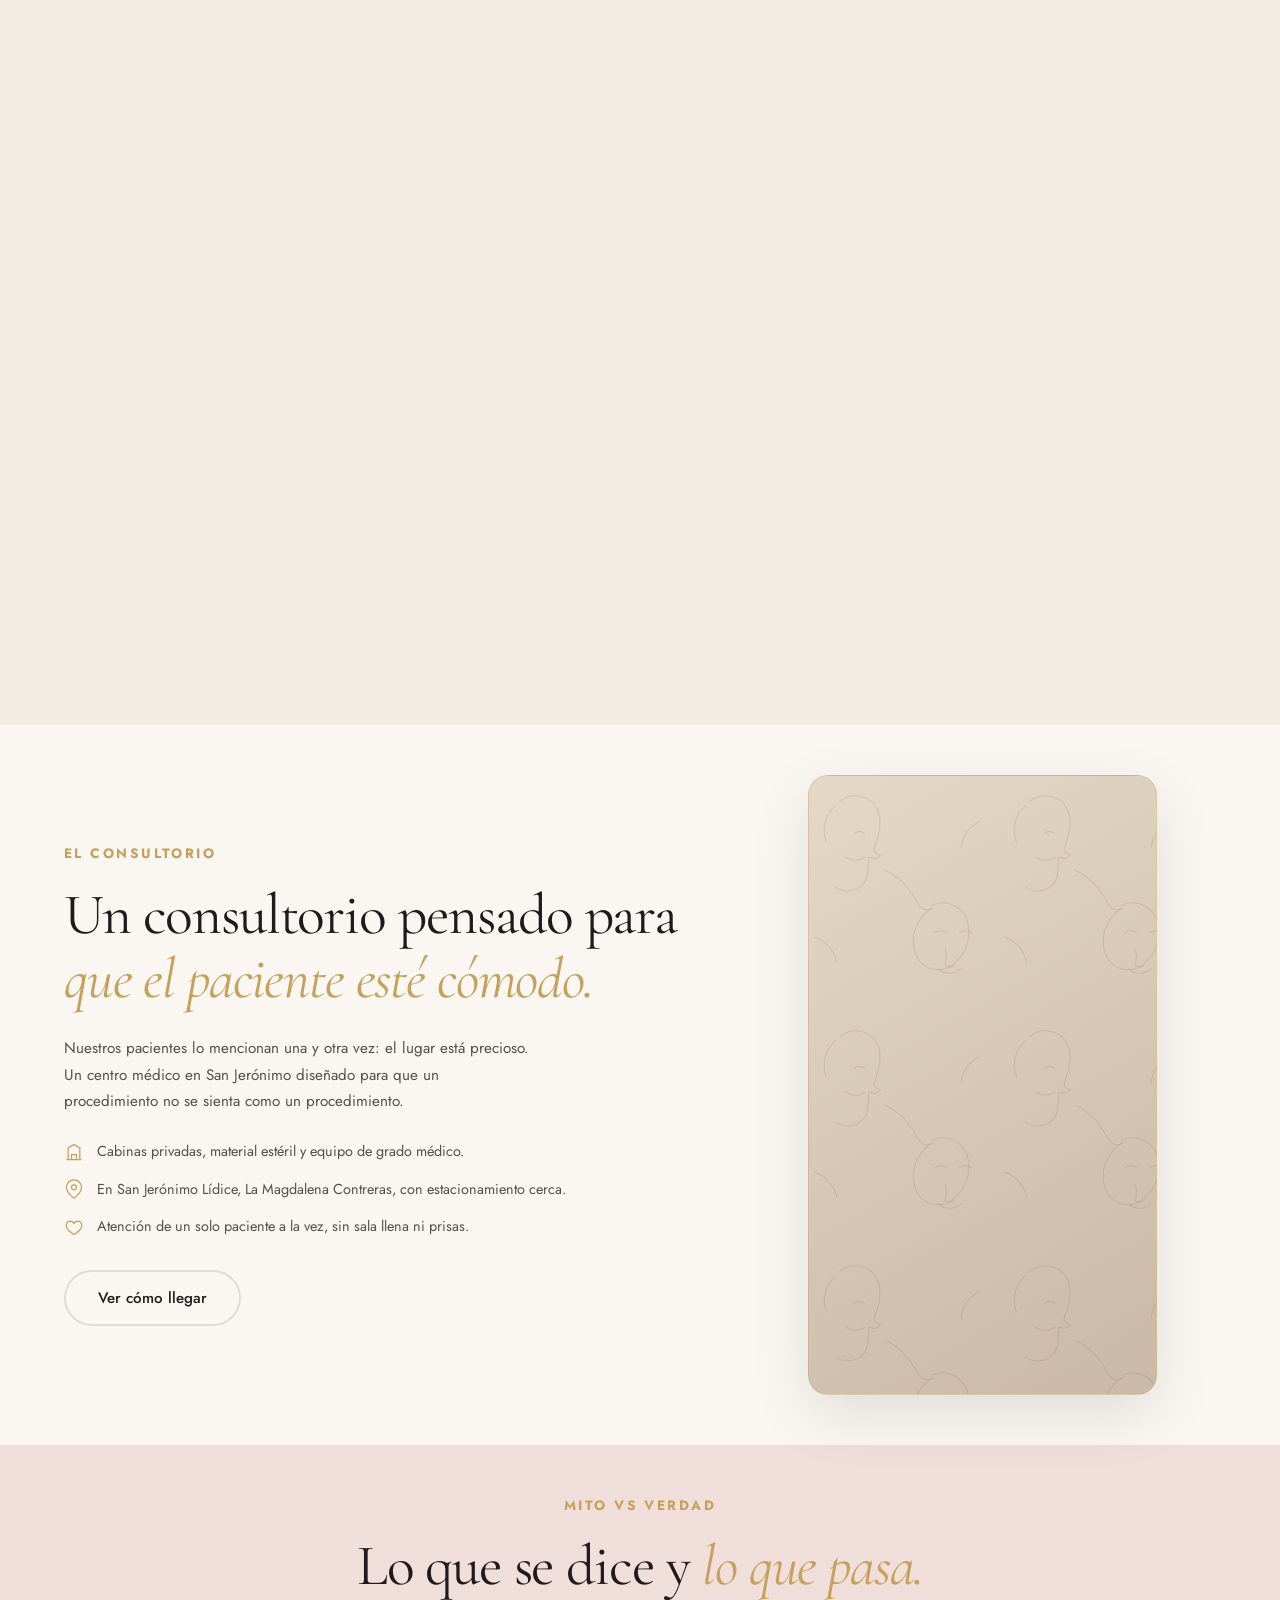
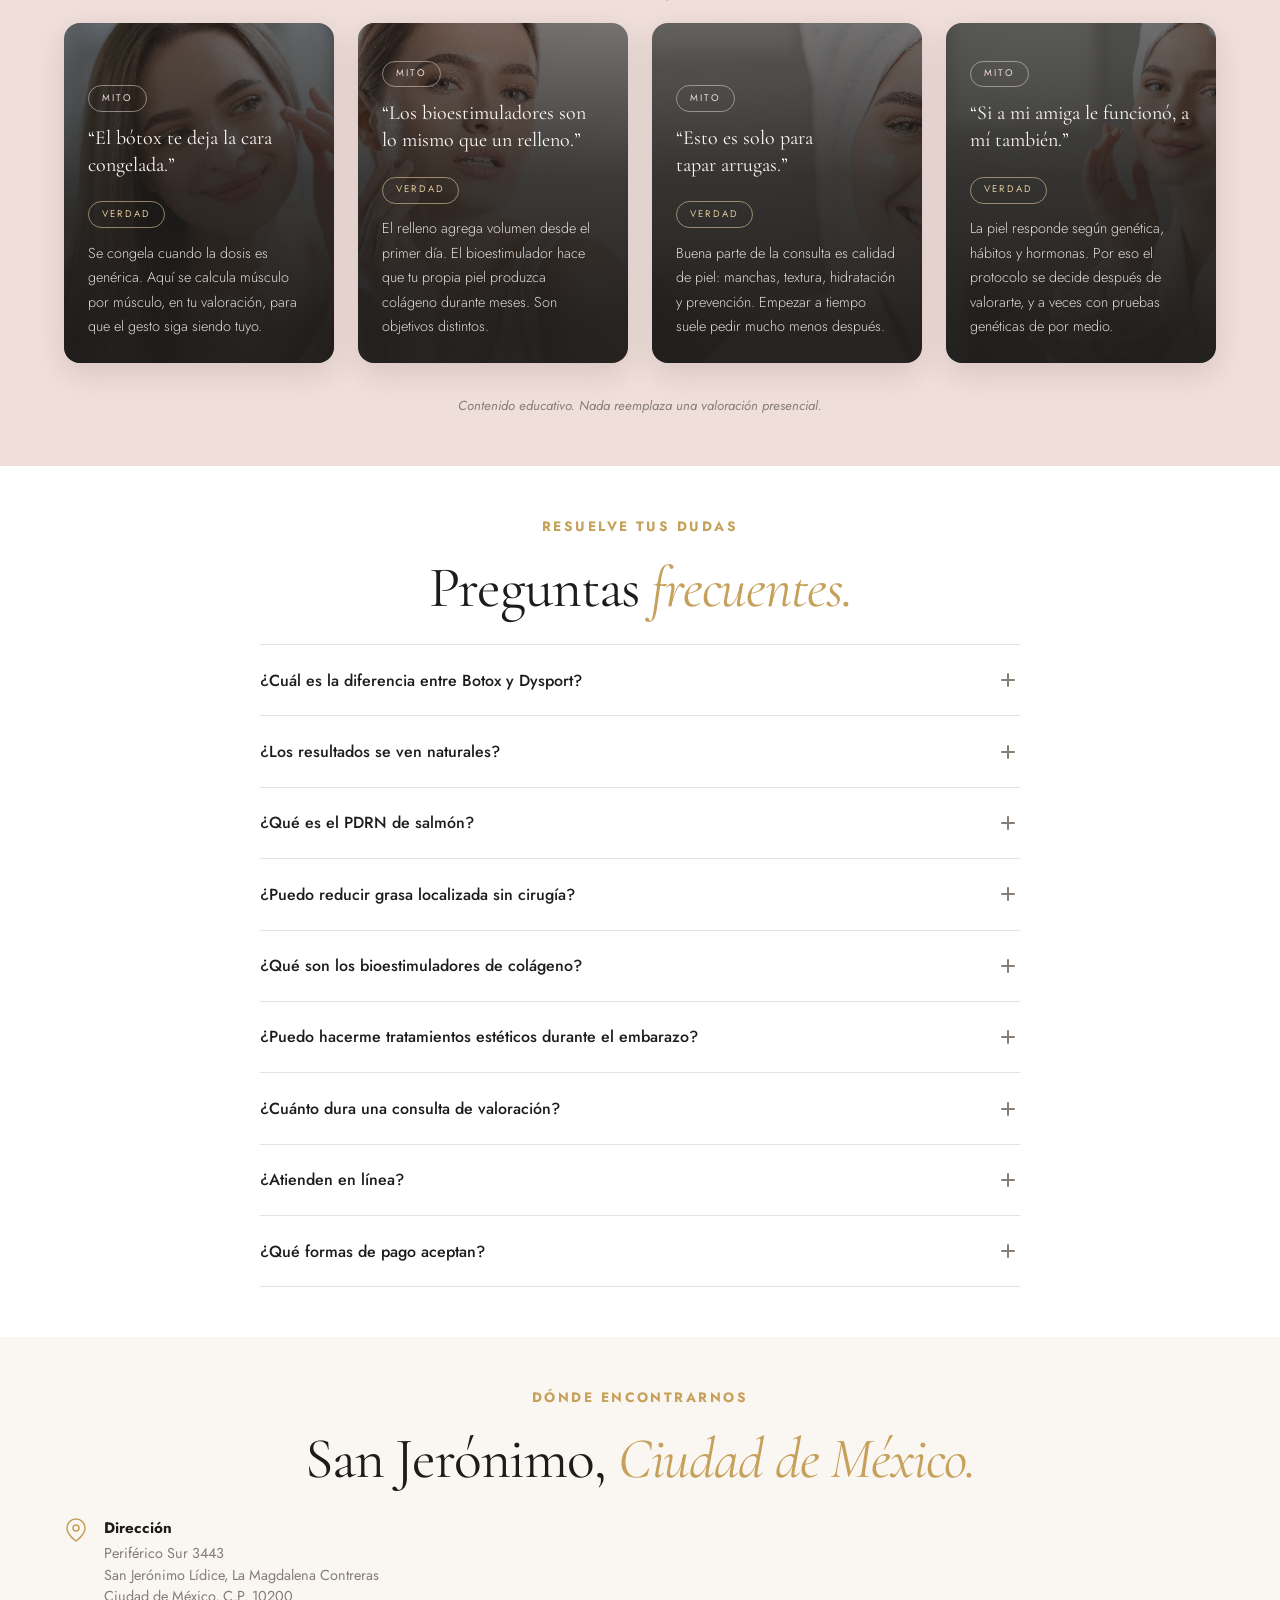
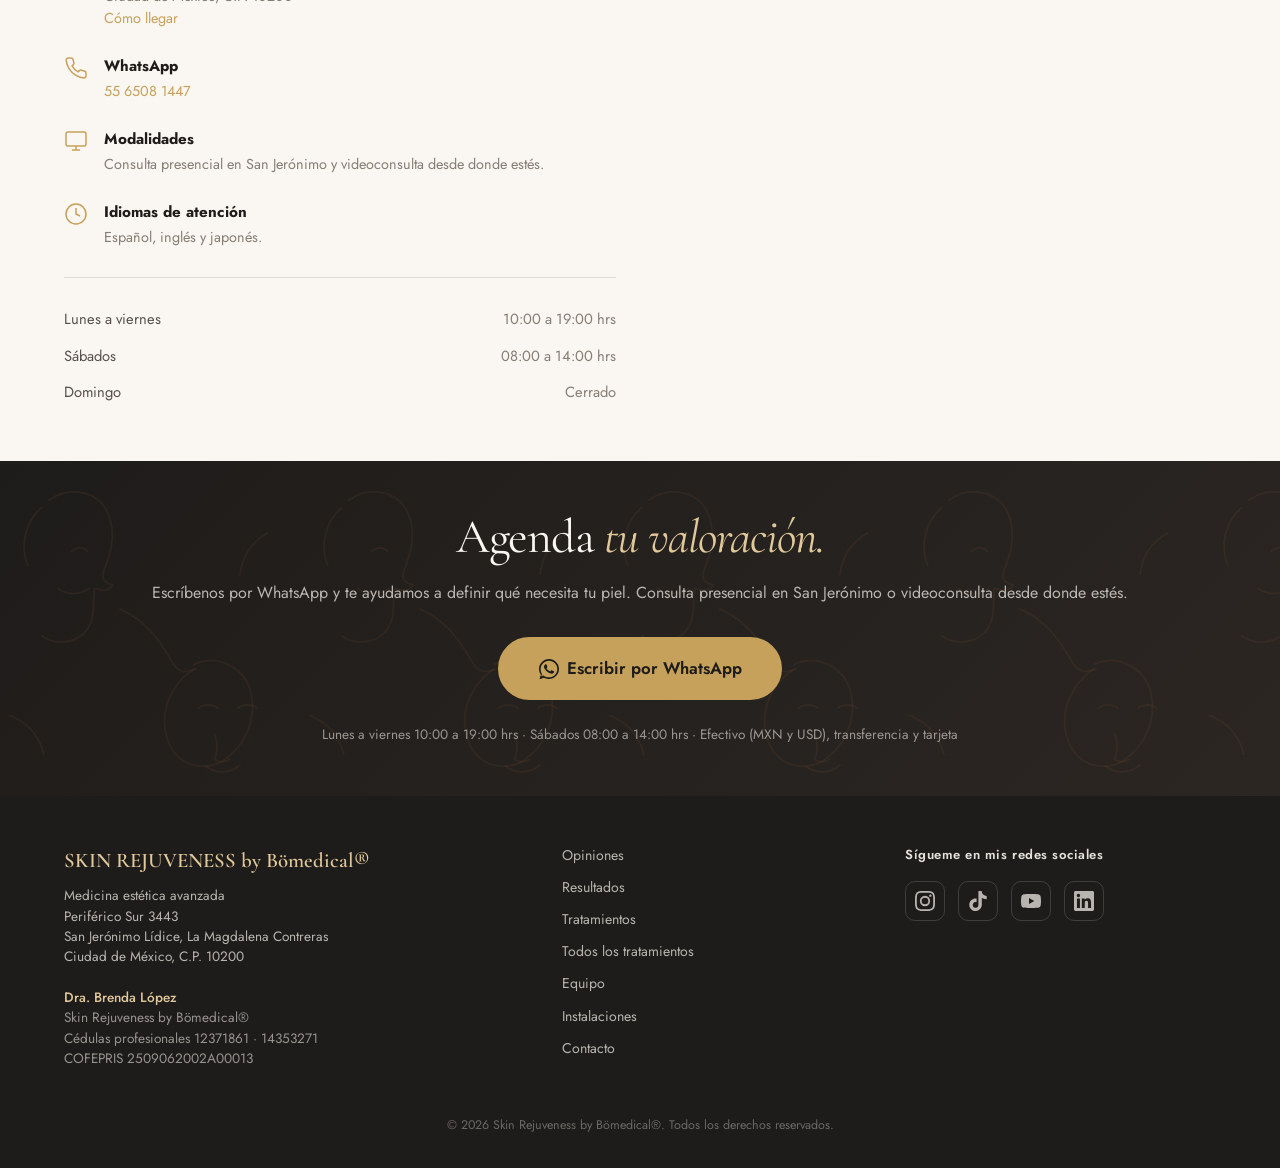
==== commit 370c0f0a: "Nuevos antes/después con marca de agua, correcciones de la doctora y navbar visible en celular - Ant" ====
--- a/index.html
+++ b/index.html
@@ -23,7 +23,7 @@
   <link rel="preconnect" href="https://fonts.gstatic.com" crossorigin />
   <link rel="stylesheet" href="https://fonts.googleapis.com/css2?family=Cormorant+Garamond:ital,wght@0,300;0,400;0,500;0,600;1,300;1,400;1,500;1,600&family=Jost:wght@300;400;500;600&display=swap" />
 
-  <link rel="stylesheet" href="styles.css?v=20260924d" />
+  <link rel="stylesheet" href="styles.css?v=20260929i" />
 
   <link rel="icon" href="data:image/svg+xml,<svg xmlns='http://www.w3.org/2000/svg' viewBox='0 0 100 100'><rect width='100' height='100' rx='22' fill='%231E1C1A'/><text x='50' y='70' font-size='58' font-family='Georgia,serif' fill='%23C6A15B' text-anchor='middle'>S</text></svg>" />
 
@@ -206,15 +206,12 @@
       <a href="#hero" class="nav-logo" aria-label="Skin Rejuveness by Bömedical, inicio">
         <img src="assets/img/logo-nav.png" alt="Skin Rejuveness by Bömedical" width="480" height="282" />
       </a>
-      <button class="nav-toggle" aria-label="Abrir menú" aria-expanded="false">
-        <span></span><span></span><span></span>
-      </button>
       <nav class="nav-links" aria-label="Navegación principal">
+        <a href="#testimonios">Opiniones</a>
         <a href="#resultados">Resultados</a>
         <a href="#tratamientos">Tratamientos</a>
         <a href="#equipo">Equipo</a>
         <a href="#instalaciones">Instalaciones</a>
-        <a href="#testimonios">Opiniones</a>
         <a href="#contacto">Contacto</a>
       </nav>
       <a href="https://wa.me/525565081447?text=Hola%20Dra.%20Brenda%2C%20vengo%20de%20su%20sitio%20web%20y%20quiero%20agendar%20una%20valoraci%C3%B3n." class="nav-cta" target="_blank" rel="noopener">Agendar</a>
@@ -386,44 +383,59 @@
         <h2 class="section-title reveal">Cambios que se notan <em>sin que se noten.</em></h2>
         <div class="results-grid">
           <div class="result-card reveal">
-            <div class="ba-slider" data-ba>
-              <img src="assets/img/ba-botox-antes.png" alt="Antes de toxina botulínica, paciente de la Dra. Brenda López" class="ba-before" loading="lazy" />
-              <img src="assets/img/ba-botox-despues.png" alt="Después de toxina botulínica, paciente de la Dra. Brenda López" class="ba-after" loading="lazy" />
-              <div class="ba-handle"><div class="ba-handle-line"></div><div class="ba-handle-circle"><svg viewBox="0 0 24 24" fill="none" stroke="currentColor" stroke-width="2"><path d="M18 8l4 4-4 4M6 8l-4 4 4 4"/></svg></div><div class="ba-handle-line"></div></div>
+            <div class="ba-pair">
+              <img src="assets/img/ba-1-antes.jpg?v=20260929e" alt="Antes de enzimas lipolíticas en papada, paciente de la Dra. Brenda López" class="ba-half" loading="lazy" />
+              <img src="assets/img/ba-1-despues.jpg?v=20260929e" alt="Después de enzimas lipolíticas en papada, paciente de la Dra. Brenda López" class="ba-half" loading="lazy" />
+              <span class="ba-divider" aria-hidden="true"></span>
+              <img src="assets/img/marca-de-agua.png?v=20260929e" alt="" class="ba-watermark" aria-hidden="true" />
               <span class="ba-label ba-label--before">Antes</span>
               <span class="ba-label ba-label--after">Después</span>
             </div>
-            <p class="result-name">Toxina botulínica</p>
+            <p class="result-name">Enzimas lipolíticas</p>
           </div>
           <div class="result-card reveal">
-            <div class="ba-slider" data-ba>
-              <img src="assets/img/ba-peelings-antes.png" alt="Antes de peeling facial para manchas, paciente de la Dra. Brenda López" class="ba-before" loading="lazy" />
-              <img src="assets/img/ba-peelings-despues.png" alt="Después de peeling facial para manchas, paciente de la Dra. Brenda López" class="ba-after" loading="lazy" />
-              <div class="ba-handle"><div class="ba-handle-line"></div><div class="ba-handle-circle"><svg viewBox="0 0 24 24" fill="none" stroke="currentColor" stroke-width="2"><path d="M18 8l4 4-4 4M6 8l-4 4 4 4"/></svg></div><div class="ba-handle-line"></div></div>
+            <div class="ba-pair">
+              <img src="assets/img/ba-2-antes.jpg?v=20260929e" alt="Antes de toxina botulínica, paciente de la Dra. Brenda López" class="ba-half" loading="lazy" />
+              <img src="assets/img/ba-2-despues.jpg?v=20260929e" alt="Después de toxina botulínica, paciente de la Dra. Brenda López" class="ba-half" loading="lazy" />
+              <span class="ba-divider" aria-hidden="true"></span>
+              <img src="assets/img/marca-de-agua.png?v=20260929e" alt="" class="ba-watermark" aria-hidden="true" />
               <span class="ba-label ba-label--before">Antes</span>
               <span class="ba-label ba-label--after">Después</span>
             </div>
-            <p class="result-name">Peeling para manchas</p>
+            <p class="result-name">Toxina botulínica</p>
           </div>
           <div class="result-card reveal">
-            <div class="ba-slider" data-ba>
-              <img src="assets/img/ba-rellenolabios-antes.png" alt="Antes de relleno de labios, paciente de la Dra. Brenda López" class="ba-before" loading="lazy" />
-              <img src="assets/img/ba-rellenolabios-despues.png" alt="Después de relleno de labios, paciente de la Dra. Brenda López" class="ba-after" loading="lazy" />
-              <div class="ba-handle"><div class="ba-handle-line"></div><div class="ba-handle-circle"><svg viewBox="0 0 24 24" fill="none" stroke="currentColor" stroke-width="2"><path d="M18 8l4 4-4 4M6 8l-4 4 4 4"/></svg></div><div class="ba-handle-line"></div></div>
+            <div class="ba-pair">
+              <img src="assets/img/ba-3-antes.png" alt="Antes de tratamiento de sonrisa gingival, paciente de la Dra. Brenda López" class="ba-half" loading="lazy" />
+              <img src="assets/img/ba-3-despues.png" alt="Después de tratamiento de sonrisa gingival, paciente de la Dra. Brenda López" class="ba-half" loading="lazy" />
+              <span class="ba-divider" aria-hidden="true"></span>
+              <img src="assets/img/marca-de-agua.png?v=20260929e" alt="" class="ba-watermark" aria-hidden="true" />
               <span class="ba-label ba-label--before">Antes</span>
               <span class="ba-label ba-label--after">Después</span>
             </div>
-            <p class="result-name">Relleno de labios</p>
+            <p class="result-name">Sonrisa gingival</p>
           </div>
           <div class="result-card reveal">
-            <div class="ba-slider" data-ba>
-              <img src="assets/img/ba-rinomodelacion-antes.png" alt="Antes de rinomodelación, paciente de la Dra. Brenda López" class="ba-before" loading="lazy" />
-              <img src="assets/img/ba-rinomodelacion-despues.png" alt="Después de rinomodelación, paciente de la Dra. Brenda López" class="ba-after" loading="lazy" />
-              <div class="ba-handle"><div class="ba-handle-line"></div><div class="ba-handle-circle"><svg viewBox="0 0 24 24" fill="none" stroke="currentColor" stroke-width="2"><path d="M18 8l4 4-4 4M6 8l-4 4 4 4"/></svg></div><div class="ba-handle-line"></div></div>
+            <div class="ba-pair">
+              <img src="assets/img/ba-4-antes.jpg?v=20260929e" alt="Antes de rellenos de ácido hialurónico, paciente de la Dra. Brenda López" class="ba-half" loading="lazy" />
+              <img src="assets/img/ba-4-despues.jpg?v=20260929e" alt="Después de rellenos de ácido hialurónico, paciente de la Dra. Brenda López" class="ba-half" loading="lazy" />
+              <span class="ba-divider" aria-hidden="true"></span>
+              <img src="assets/img/marca-de-agua.png?v=20260929e" alt="" class="ba-watermark" aria-hidden="true" />
               <span class="ba-label ba-label--before">Antes</span>
               <span class="ba-label ba-label--after">Después</span>
             </div>
-            <p class="result-name">Rinomodelación</p>
+            <p class="result-name">Rellenos de ácido hialurónico</p>
+          </div>
+          <div class="result-card reveal">
+            <div class="ba-pair">
+              <img src="assets/img/ba-5-antes.png" alt="Antes de Endolyse en abdomen, paciente de la Dra. Brenda López" class="ba-half" loading="lazy" />
+              <img src="assets/img/ba-5-despues.jpg?v=20260929h" alt="Después de Endolyse en abdomen, paciente de la Dra. Brenda López" class="ba-half" loading="lazy" />
+              <span class="ba-divider" aria-hidden="true"></span>
+              <img src="assets/img/marca-de-agua.png?v=20260929e" alt="" class="ba-watermark" aria-hidden="true" />
+              <span class="ba-label ba-label--before">Antes</span>
+              <span class="ba-label ba-label--after">Después</span>
+            </div>
+            <p class="result-name">Endolyse</p>
           </div>
         </div>
         <p class="results-disclaimer">Fotos de pacientes del consultorio, publicadas con su autorización. Los resultados varían según cada paciente.</p>
@@ -738,7 +750,7 @@
         <div class="space-grid">
           <div class="space-text">
             <p class="section-kicker reveal">El consultorio</p>
-            <h2 class="section-title reveal">Un consultorio pensado para <em>que estés cómoda.</em></h2>
+            <h2 class="section-title reveal">Un consultorio pensado para <em>que el paciente esté cómodo.</em></h2>
             <p class="space-lead reveal">Nuestros pacientes lo mencionan una y otra vez: el lugar está precioso. Un centro médico en San Jerónimo diseñado para que un procedimiento no se sienta como un procedimiento.</p>
             <ul class="space-list reveal">
               <li>
@@ -751,7 +763,7 @@
               </li>
               <li>
                 <svg viewBox="0 0 24 24" fill="none" stroke="currentColor" stroke-width="1.5" aria-hidden="true"><path d="M12 21s-7-4.35-9-8.5C1.5 9 3.5 5 7.5 5c2 0 3.5 1.2 4.5 2.5C13 6.2 14.5 5 16.5 5c4 0 6 4 4.5 7.5C19 16.65 12 21 12 21z"/></svg>
-                Atención de una sola paciente a la vez, sin sala llena ni prisas.
+                Atención de un solo paciente a la vez, sin sala llena ni prisas.
               </li>
             </ul>
             <a href="#contacto" class="btn btn-ghost reveal">Ver cómo llegar</a>
@@ -773,71 +785,46 @@
       <div class="section-inner">
         <p class="section-kicker reveal">Mito vs verdad</p>
         <h2 class="section-title reveal">Lo que se dice y <em>lo que pasa.</em></h2>
-        <p class="section-sub reveal">Pasa el cursor o toca cada tarjeta para ver la respuesta.</p>
 
         <div class="myths-grid">
 
-          <article class="myth reveal" tabindex="0" role="button" aria-label="Mito: el bótox congela la cara. Activa para ver la respuesta.">
-            <div class="myth__inner">
-              <div class="myth__face myth__face--front">
-                <img src="assets/plastic-esthetic-stock/mitos/mito-5.jpg" alt="" loading="lazy" />
-                <span class="myth__tag">Mito</span>
-                <p class="myth__text">“El bótox te deja la cara congelada.”</p>
-                <span class="myth__hint">Ver respuesta</span>
-              </div>
-              <div class="myth__face myth__face--back">
-                <img src="assets/plastic-esthetic-stock/mitos/mito-5.jpg" alt="" loading="lazy" />
-                <span class="myth__tag myth__tag--true">Verdad</span>
-                <p class="myth__text">Se congela cuando la dosis es genérica. Aquí se calcula músculo por músculo, en tu valoración, para que el gesto siga siendo tuyo.</p>
-              </div>
+          <article class="myth reveal">
+            <img src="assets/plastic-esthetic-stock/mitos/mito-5.jpg" alt="" loading="lazy" />
+            <div class="myth__body">
+              <span class="myth__tag">Mito</span>
+              <p class="myth__text">“El bótox te deja la cara congelada.”</p>
+              <span class="myth__tag myth__tag--true">Verdad</span>
+              <p class="myth__answer">Se congela cuando la dosis es genérica. Aquí se calcula músculo por músculo, en tu valoración, para que el gesto siga siendo tuyo.</p>
             </div>
           </article>
 
-          <article class="myth reveal" tabindex="0" role="button" aria-label="Mito: los bioestimuladores son lo mismo que un relleno. Activa para ver la respuesta.">
-            <div class="myth__inner">
-              <div class="myth__face myth__face--front">
-                <img src="assets/plastic-esthetic-stock/mitos/mito-6.jpg" alt="" loading="lazy" />
-                <span class="myth__tag">Mito</span>
-                <p class="myth__text">“Los bioestimuladores son lo mismo que un relleno.”</p>
-                <span class="myth__hint">Ver respuesta</span>
-              </div>
-              <div class="myth__face myth__face--back">
-                <img src="assets/plastic-esthetic-stock/mitos/mito-6.jpg" alt="" loading="lazy" />
-                <span class="myth__tag myth__tag--true">Verdad</span>
-                <p class="myth__text">El relleno agrega volumen desde el primer día. El bioestimulador hace que tu propia piel produzca colágeno durante meses. Son objetivos distintos.</p>
-              </div>
+          <article class="myth reveal">
+            <img src="assets/plastic-esthetic-stock/mitos/mito-6.jpg" alt="" loading="lazy" />
+            <div class="myth__body">
+              <span class="myth__tag">Mito</span>
+              <p class="myth__text">“Los bioestimuladores son lo mismo que un relleno.”</p>
+              <span class="myth__tag myth__tag--true">Verdad</span>
+              <p class="myth__answer">El relleno agrega volumen desde el primer día. El bioestimulador hace que tu propia piel produzca colágeno durante meses. Son objetivos distintos.</p>
             </div>
           </article>
 
-          <article class="myth reveal" tabindex="0" role="button" aria-label="Mito: la medicina estética es solo para tapar arrugas. Activa para ver la respuesta.">
-            <div class="myth__inner">
-              <div class="myth__face myth__face--front">
-                <img src="assets/plastic-esthetic-stock/mitos/mito-7.jpg" alt="" loading="lazy" />
-                <span class="myth__tag">Mito</span>
-                <p class="myth__text">“Esto es solo para tapar arrugas.”</p>
-                <span class="myth__hint">Ver respuesta</span>
-              </div>
-              <div class="myth__face myth__face--back">
-                <img src="assets/plastic-esthetic-stock/mitos/mito-7.jpg" alt="" loading="lazy" />
-                <span class="myth__tag myth__tag--true">Verdad</span>
-                <p class="myth__text">Buena parte de la consulta es calidad de piel: manchas, textura, hidratación y prevención. Empezar a tiempo suele pedir mucho menos después.</p>
-              </div>
+          <article class="myth reveal">
+            <img src="assets/plastic-esthetic-stock/mitos/mito-7.jpg" alt="" loading="lazy" />
+            <div class="myth__body">
+              <span class="myth__tag">Mito</span>
+              <p class="myth__text">“Esto es solo para tapar arrugas.”</p>
+              <span class="myth__tag myth__tag--true">Verdad</span>
+              <p class="myth__answer">Buena parte de la consulta es calidad de piel: manchas, textura, hidratación y prevención. Empezar a tiempo suele pedir mucho menos después.</p>
             </div>
           </article>
 
-          <article class="myth reveal" tabindex="0" role="button" aria-label="Mito: si a una amiga le funcionó, a mí también. Activa para ver la respuesta.">
-            <div class="myth__inner">
-              <div class="myth__face myth__face--front">
-                <img src="assets/plastic-esthetic-stock/mitos/mito-8.jpg" alt="" loading="lazy" />
-                <span class="myth__tag">Mito</span>
-                <p class="myth__text">“Si a mi amiga le funcionó, a mí también.”</p>
-                <span class="myth__hint">Ver respuesta</span>
-              </div>
-              <div class="myth__face myth__face--back">
-                <img src="assets/plastic-esthetic-stock/mitos/mito-8.jpg" alt="" loading="lazy" />
-                <span class="myth__tag myth__tag--true">Verdad</span>
-                <p class="myth__text">La piel responde según genética, hábitos y hormonas. Por eso el protocolo se decide después de valorarte, y a veces con pruebas genéticas de por medio.</p>
-              </div>
+          <article class="myth reveal">
+            <img src="assets/plastic-esthetic-stock/mitos/mito-8.jpg" alt="" loading="lazy" />
+            <div class="myth__body">
+              <span class="myth__tag">Mito</span>
+              <p class="myth__text">“Si a mi amiga le funcionó, a mí también.”</p>
+              <span class="myth__tag myth__tag--true">Verdad</span>
+              <p class="myth__answer">La piel responde según genética, hábitos y hormonas. Por eso el protocolo se decide después de valorarte, y a veces con pruebas genéticas de por medio.</p>
             </div>
           </article>
 
@@ -1032,12 +1019,12 @@
         </p>
       </div>
       <nav class="footer-links" aria-label="Navegación del pie">
+        <a href="#testimonios">Opiniones</a>
         <a href="#resultados">Resultados</a>
         <a href="#tratamientos">Tratamientos</a>
         <a href="tratamientos.html">Todos los tratamientos</a>
         <a href="#equipo">Equipo</a>
         <a href="#instalaciones">Instalaciones</a>
-        <a href="#testimonios">Opiniones</a>
         <a href="#contacto">Contacto</a>
       </nav>
       <div class="footer-social">
@@ -1064,8 +1051,8 @@
     <svg viewBox="0 0 24 24" aria-hidden="true"><path d="M17.472 14.382c-.297-.149-1.758-.867-2.03-.967-.273-.099-.471-.148-.67.15-.197.297-.767.966-.94 1.164-.173.199-.347.223-.644.075-.297-.15-1.255-.463-2.39-1.475-.883-.788-1.48-1.761-1.653-2.059-.173-.297-.018-.458.13-.606.134-.133.298-.347.446-.52.149-.174.198-.298.298-.497.099-.198.05-.371-.025-.52-.075-.149-.669-1.612-.916-2.207-.242-.579-.487-.5-.669-.51-.173-.008-.371-.01-.57-.01-.198 0-.52.074-.792.372-.272.297-1.04 1.016-1.04 2.479 0 1.462 1.065 2.875 1.213 3.074.149.198 2.096 3.2 5.077 4.487.709.306 1.262.489 1.694.625.712.227 1.36.195 1.871.118.571-.085 1.758-.719 2.006-1.413.248-.694.248-1.289.173-1.413-.074-.124-.272-.198-.57-.347z"/><path d="M12 0C5.373 0 0 5.373 0 12c0 2.625.846 5.059 2.284 7.034L.789 23.492a.5.5 0 00.611.611l4.458-1.495A11.96 11.96 0 0012 24c6.627 0 12-5.373 12-12S18.627 0 12 0zm0 22c-2.326 0-4.477-.738-6.24-1.993l-.436-.321-2.644.886.886-2.644-.321-.436A9.953 9.953 0 012 12C2 6.486 6.486 2 12 2s10 4.486 10 10-4.486 10-10 10z"/></svg>
   </a>
 
-  <script defer src="lib/gsap.min.js?v=20260924d"></script>
-  <script defer src="lib/ScrollTrigger.min.js?v=20260924d"></script>
-  <script defer src="main.js?v=20260924d"></script>
+  <script defer src="lib/gsap.min.js?v=20260929e"></script>
+  <script defer src="lib/ScrollTrigger.min.js?v=20260929e"></script>
+  <script defer src="main.js?v=20260929g"></script>
 </body>
 </html>
--- a/styles.css
+++ b/styles.css
@@ -274,25 +274,6 @@
   box-shadow: 0 6px 20px rgba(198,161,91,0.35);
 }
 
-.nav-toggle {
-  display: none;
-  flex-direction: column;
-  gap: 5px;
-  width: 28px;
-  padding: 4px 0;
-  z-index: 1001;
-}
-.nav-toggle span {
-  display: block;
-  width: 100%; height: 2px;
-  background: var(--ink);
-  border-radius: 2px;
-  transition: all 0.3s var(--ease-out);
-  transform-origin: center;
-}
-.nav-toggle.is-open span:nth-child(1) { transform: rotate(45deg) translate(5px, 5px); }
-.nav-toggle.is-open span:nth-child(2) { opacity: 0; }
-.nav-toggle.is-open span:nth-child(3) { transform: rotate(-45deg) translate(5px, -5px); }
 
 /* =============================================================
    6. HERO — NO CAMBIAR el padding-top (empuja el contenido debajo
@@ -1108,22 +1089,28 @@
   .footer-social { justify-content: center; }
   .footer-links { align-items: center; }
 
-  .nav-toggle { display: flex; }
+  /* En celular y tablet el navbar tiene dos filas: logo arriba y abajo los
+     links siempre visibles (un menu escondido tras un icono casi no se toca).
+     Solo van los 4 principales; Agendar ya esta en botones y en el flotante
+     de WhatsApp. --nav-h crece para que el hero y los anclas lo respeten. */
+  :root { --nav-h: 104px; }
+  .nav-inner {
+    flex-wrap: wrap;
+    align-content: flex-start;
+    row-gap: 0;
+  }
+  .nav-logo { height: 64px; }
   .nav-links {
-    position: fixed;
-    inset: 0;
-    background: var(--bg);
-    flex-direction: column;
+    width: 100%;
+    height: 40px;
     align-items: center;
-    justify-content: center;
-    gap: 2rem;
-    z-index: 999;
-    opacity: 0;
-    pointer-events: none;
-    transition: opacity 0.3s;
+    justify-content: space-between;
+    gap: 0.5rem;
+    border-top: 1px solid rgba(30,28,26,0.08);
   }
-  .nav-links.is-open { opacity: 1; pointer-events: auto; }
-  .nav-links a { font-size: 1.2rem; }
+  .nav-links a { font-size: 0.8rem; letter-spacing: 0.02em; }
+  .nav-links a::after { bottom: -3px; }
+  .nav-links a:nth-child(n+5) { display: none; }
   .nav-cta { display: none; }
 }
 
@@ -1446,8 +1433,7 @@
 .promo-price .btn { width: 100%; justify-content: center; }
 
 /* ---- 21.6 MITO VS VERDAD ----
-   Tarjetas de foto a sangre que giran en 3D: al frente el mito, al dorso
-   la respuesta. Hover en desktop, tap en tactil (main.js -> initMyths). */
+   Tarjetas de foto a sangre con el mito arriba y la verdad abajo. */
 .myths { background: var(--blush); }
 .myths-grid {
   display: grid;
@@ -1455,53 +1441,41 @@
   gap: 1.5rem;
   margin-top: 0.5rem;
 }
-.myth { perspective: 1500px; min-height: 340px; cursor: pointer; outline: none; }
-.myth__inner {
+/* Tarjeta fija: el mito arriba y la verdad abajo, todo a la vista.
+   Antes giraba, pero en celular costaba leerla y en iOS se transparentaba. */
+.myth {
   position: relative;
-  width: 100%;
-  height: 100%;
+  display: flex;
+  flex-direction: column;
   min-height: 340px;
-  transition: transform 0.85s var(--ease-out);
-  transform-style: preserve-3d;
-}
-.myth:hover .myth__inner,
-.myth:focus-visible .myth__inner,
-.myth.is-flipped .myth__inner { transform: rotateY(180deg); }
-.myth__face {
-  position: absolute;
-  inset: 0;
-  display: flex;
-  flex-direction: column;
-  justify-content: flex-end;
-  gap: 0.8rem;
-  padding: 1.5rem;
   border-radius: 16px;
   overflow: hidden;
-  -webkit-backface-visibility: hidden;
-  backface-visibility: hidden;
   box-shadow: 0 10px 30px rgba(30,28,26,0.12);
 }
-.myth__face img {
+.myth > img {
   position: absolute;
   inset: 0;
   width: 100%;
   height: 100%;
   object-fit: cover;
 }
-.myth__face::after {
+.myth::after {
   content: '';
   position: absolute;
   inset: 0;
-  background: linear-gradient(to top, rgba(30,28,26,0.94) 8%, rgba(30,28,26,0.72) 48%, rgba(30,28,26,0.4) 100%);
-}
-.myth__face--back { transform: rotateY(180deg); }
-.myth__face--back::after {
-  background: linear-gradient(to top, rgba(30,28,26,0.96) 8%, rgba(30,28,26,0.9) 60%, rgba(30,28,26,0.74) 100%);
-}
-.myth__face > *:not(img) { position: relative; z-index: 2; }
+  background: linear-gradient(to top, rgba(30,28,26,0.96) 10%, rgba(30,28,26,0.86) 55%, rgba(30,28,26,0.6) 100%);
+}
+.myth__body {
+  position: relative;
+  z-index: 2;
+  display: flex;
+  flex-direction: column;
+  gap: 0.8rem;
+  padding: 1.5rem;
+  margin-top: auto;
+}
 .myth__tag {
   align-self: flex-start;
-  order: -1;
   font-size: 0.6rem;
   letter-spacing: 0.24em;
   text-transform: uppercase;
@@ -1510,25 +1484,22 @@
   border: 1px solid rgba(240,222,218,0.5);
   color: var(--blush);
 }
-.myth__tag--true { border-color: rgba(224,200,154,0.6); color: var(--accent-light); }
+.myth__tag--true {
+  margin-top: 0.6rem;
+  border-color: rgba(224,200,154,0.6);
+  color: var(--accent-light);
+}
 .myth__text {
   font-family: var(--serif);
   font-size: 1.25rem;
   line-height: 1.35;
   color: #FBF7F2;
 }
-.myth__face--back .myth__text {
-  font-family: var(--sans);
+.myth__answer {
   font-size: 0.9rem;
   line-height: 1.7;
   color: rgba(251,247,242,0.88);
   font-weight: 300;
-}
-.myth__hint {
-  font-size: 0.62rem;
-  letter-spacing: 0.2em;
-  text-transform: uppercase;
-  color: rgba(251,247,242,0.55);
 }
 .myths-note {
   text-align: center;
@@ -1825,11 +1796,14 @@
 .results .section-inner {
   width: min(1395px, 94vw);
 }
+/* 5 resultados: 3 arriba y 2 abajo, la fila incompleta centrada */
 .results-grid {
-  display: grid;
-  grid-template-columns: repeat(4, 1fr);
-  gap: 1rem;
-}
+  display: flex;
+  flex-wrap: wrap;
+  justify-content: center;
+  gap: 1.25rem;
+}
+.results-grid .result-card { width: calc((100% - 2.5rem) / 3); }
 .result-card {
   background: var(--paper);
   border-radius: 16px;
@@ -1849,68 +1823,49 @@
   color: var(--ink);
 }
 
-/* Before/After Slider — aspect-ratio 4/3, Despues siempre visible detras,
-   Antes recortado con clip-path desde la izquierda. NO CAMBIAR. */
-.ba-slider {
+/* Antes/despues: recuadro 8:5 (mas bajo que el 4:3 original, para que
+   entren mejor las fotos horizontales), antes a la izquierda y despues a la
+   derecha, fijas, con una linea fina en el medio. */
+.ba-pair {
   position: relative;
   width: 100%;
-  aspect-ratio: 4/3;
+  aspect-ratio: 8/5;
   overflow: hidden;
-  cursor: col-resize;
-  user-select: none;
-  -webkit-user-select: none;
-}
-.ba-slider img {
-  position: absolute;
-  inset: 0;
-  width: 100%;
+  display: flex;
+}
+.ba-pair .ba-half {
+  width: 50%;
   height: 100%;
   object-fit: cover;
-  pointer-events: none;
-  -webkit-user-drag: none;
-  user-select: none;
-}
-.ba-before { clip-path: inset(0 50% 0 0); }
-.ba-after { z-index: 1; }
-.ba-before { z-index: 2; }
-.ba-handle {
+  display: block;
+}
+.ba-divider {
   position: absolute;
   top: 0; bottom: 0;
   left: 50%;
-  z-index: 3;
-  display: flex;
-  flex-direction: column;
-  align-items: center;
-  justify-content: center;
+  width: 2px;
   transform: translateX(-50%);
-  pointer-events: none;
-}
-.ba-handle-line {
-  width: 2px;
-  flex: 1;
   background: #fff;
   box-shadow: 0 0 6px rgba(0,0,0,0.3);
-}
-.ba-handle-circle {
-  width: 40px;
-  height: 40px;
-  border-radius: 50%;
-  background: #fff;
-  box-shadow: 0 2px 10px rgba(0,0,0,0.2);
-  display: flex;
-  align-items: center;
-  justify-content: center;
-  flex-shrink: 0;
-}
-.ba-handle-circle svg {
-  width: 20px;
-  height: 20px;
-  color: var(--accent);
+  z-index: 3;
+}
+/* Firma de la doctora, por encima de las dos fotos. Discreta: no debe competir
+   con el resultado que se esta mostrando, asi que va chica y tirando hacia abajo. */
+.ba-pair .ba-watermark {
+  position: absolute;
+  top: 74%;
+  left: 50%;
+  width: 40%;
+  height: auto;
+  transform: translate(-50%, -50%) rotate(-18deg);
+  opacity: 0.55;
+  z-index: 4;
+  pointer-events: none;
 }
 .ba-label {
   position: absolute;
   bottom: 12px;
-  z-index: 4;
+  z-index: 5;
   padding: 4px 14px;
   border-radius: 50px;
   font-size: 0.75rem;
@@ -1937,7 +1892,10 @@
 }
 
 @media (max-width: 900px) {
-  .results-grid { grid-template-columns: repeat(2, 1fr); }
+  .results-grid .result-card { width: calc((100% - 1.25rem) / 2); }
+}
+@media (max-width: 540px) {
+  .results-grid .result-card { width: 100%; }
 }
 
 /* ---- Banda puente al catalogo completo ----
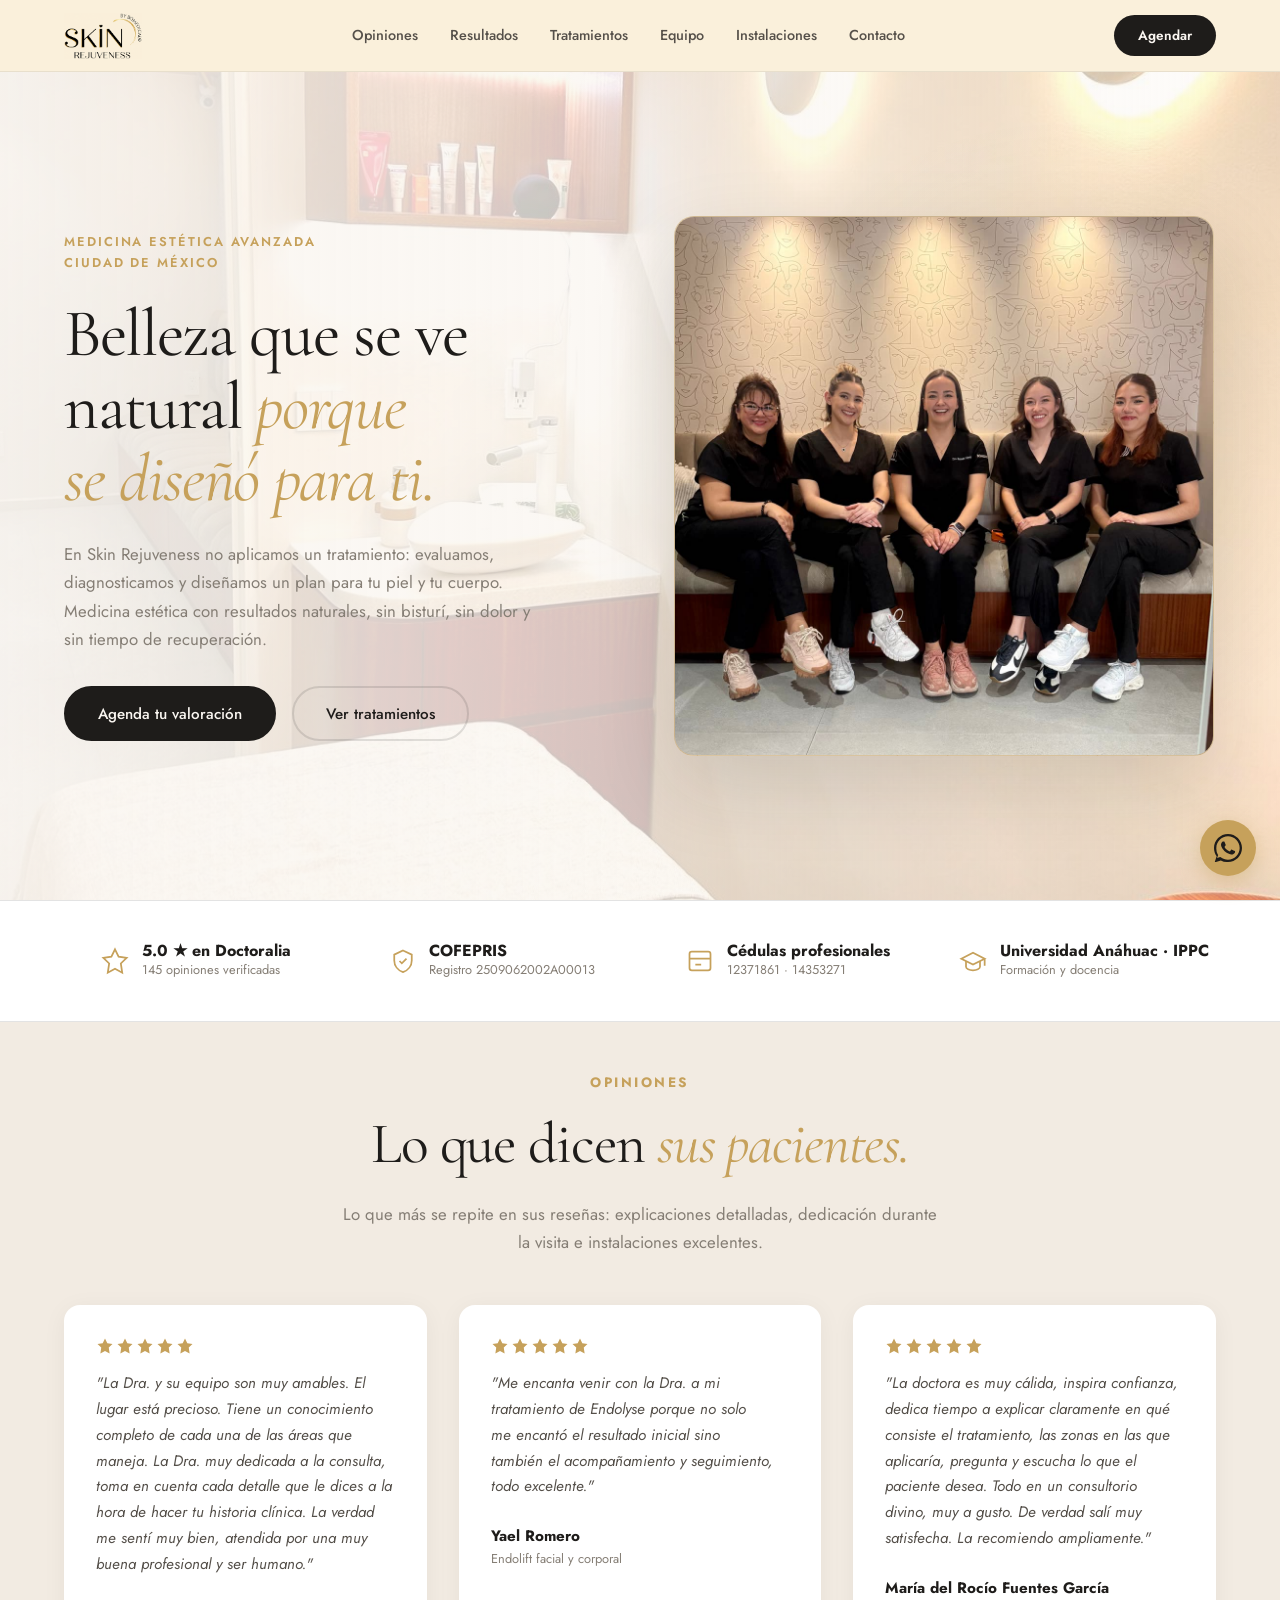
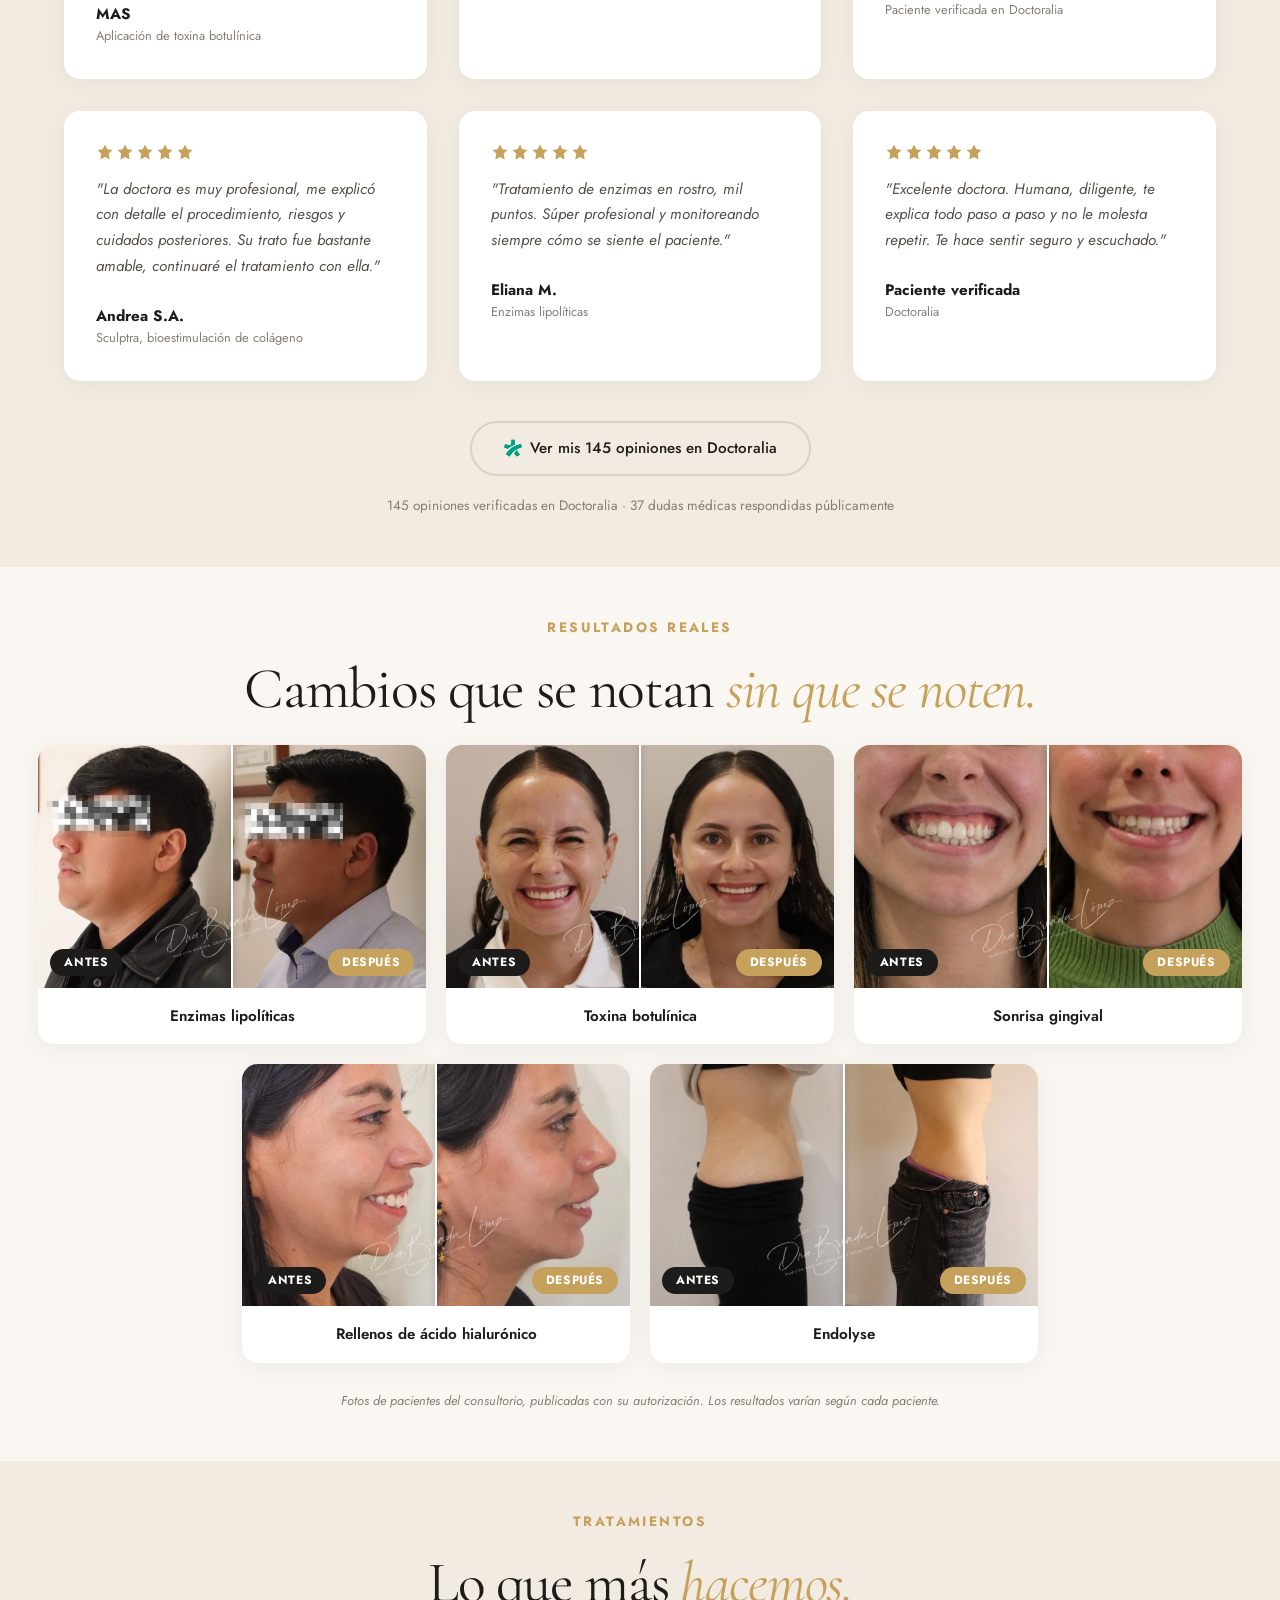
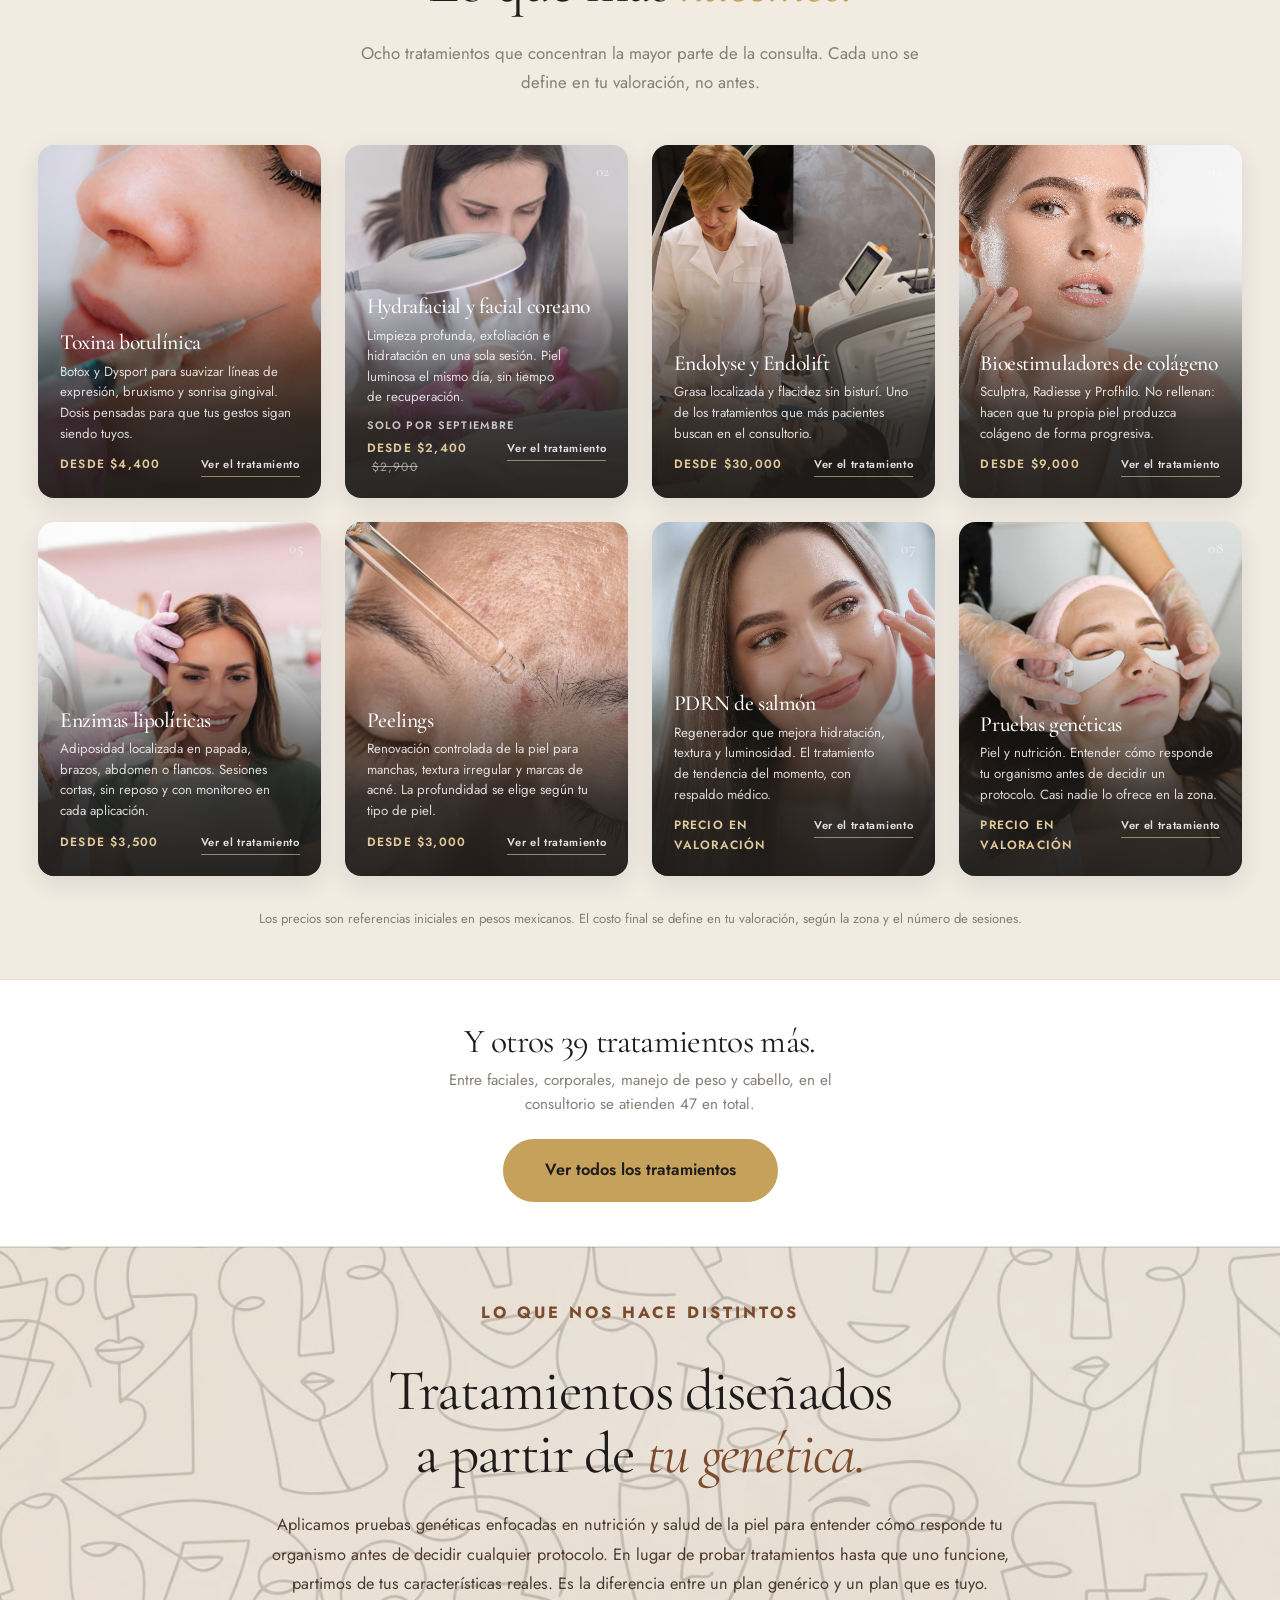
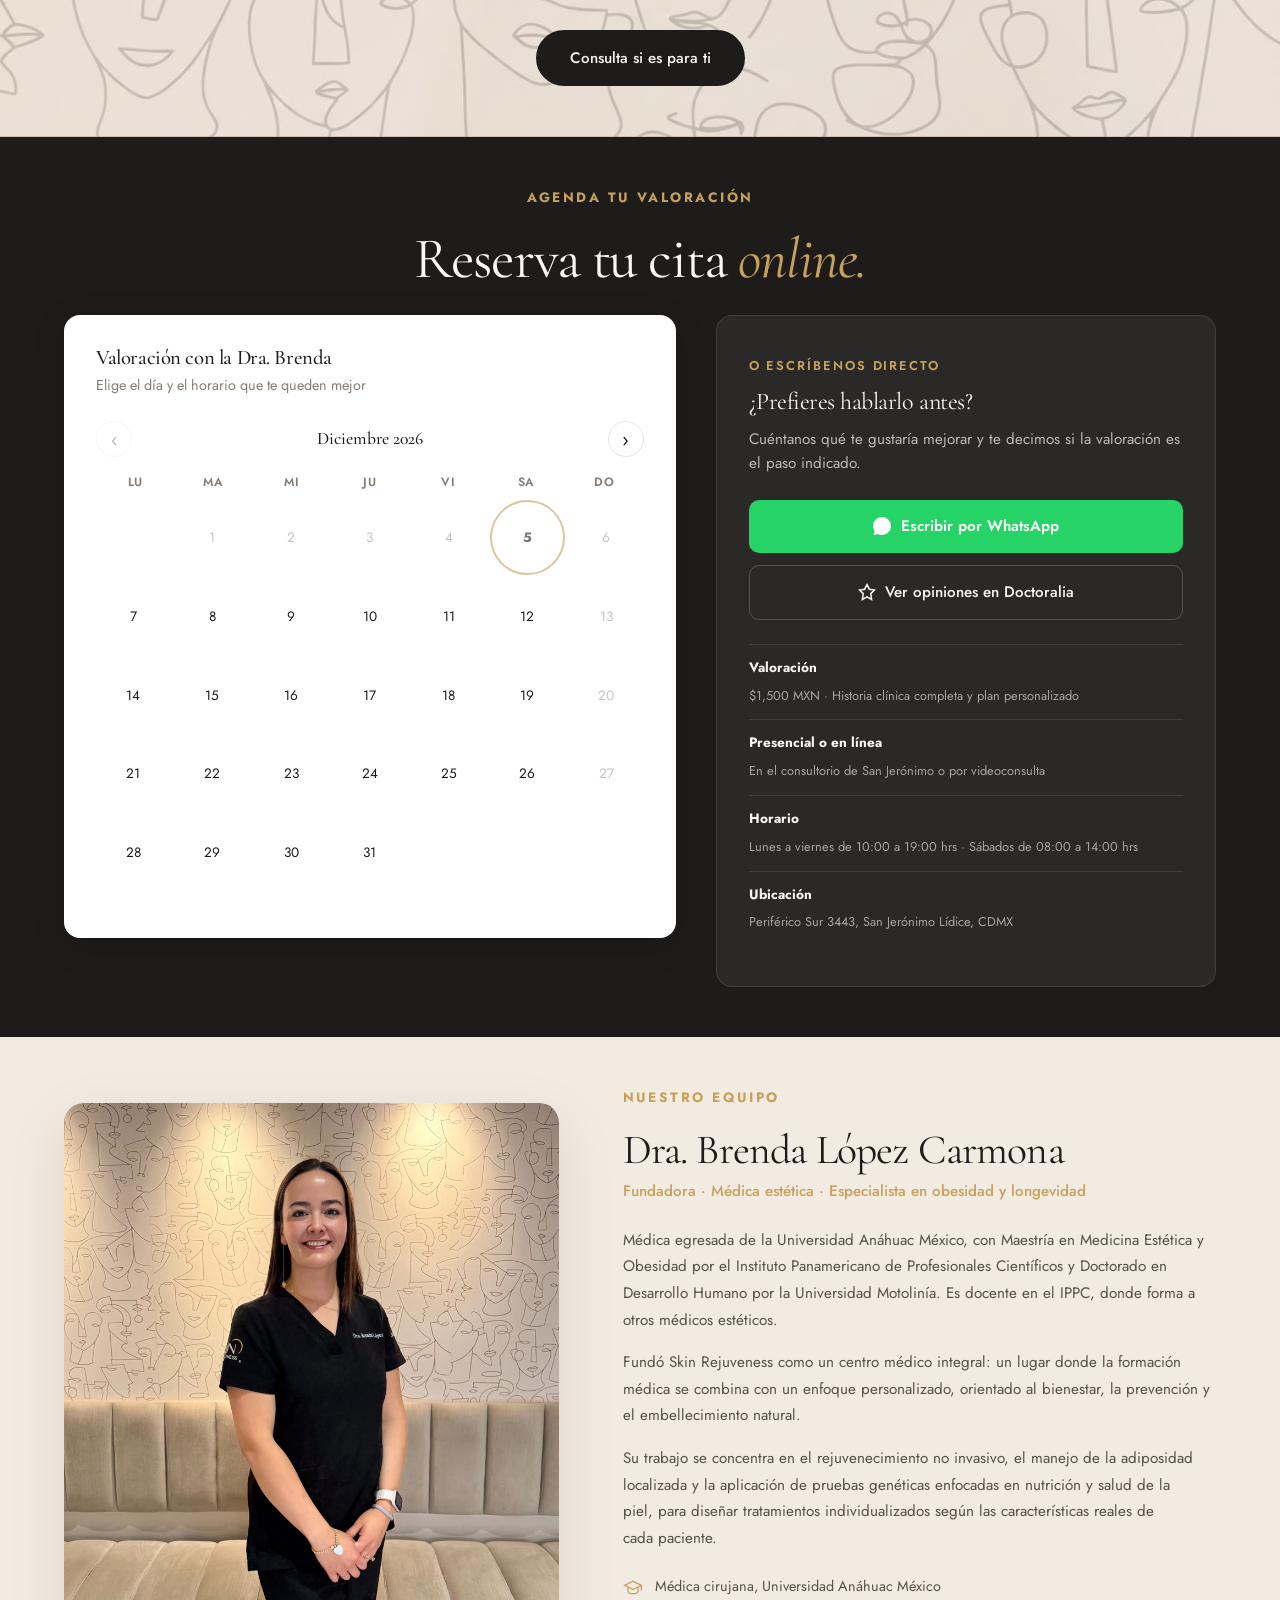
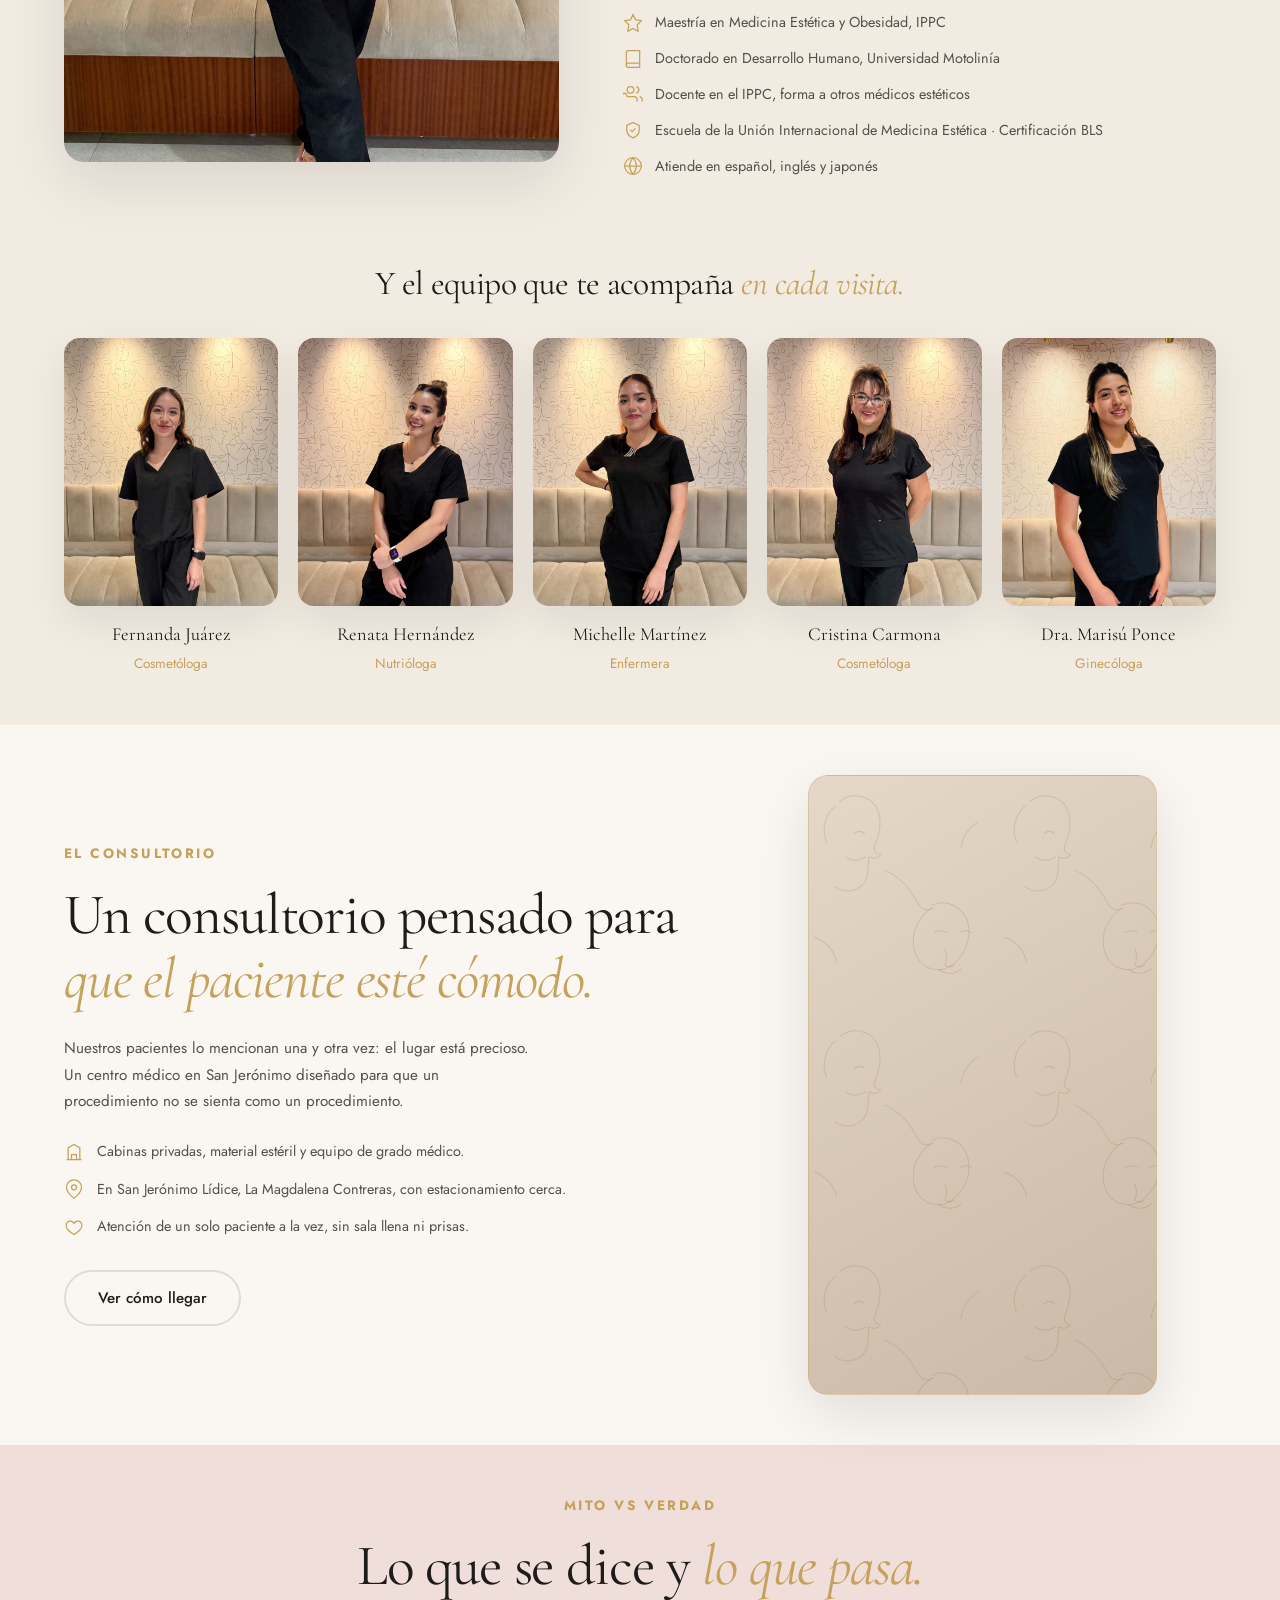
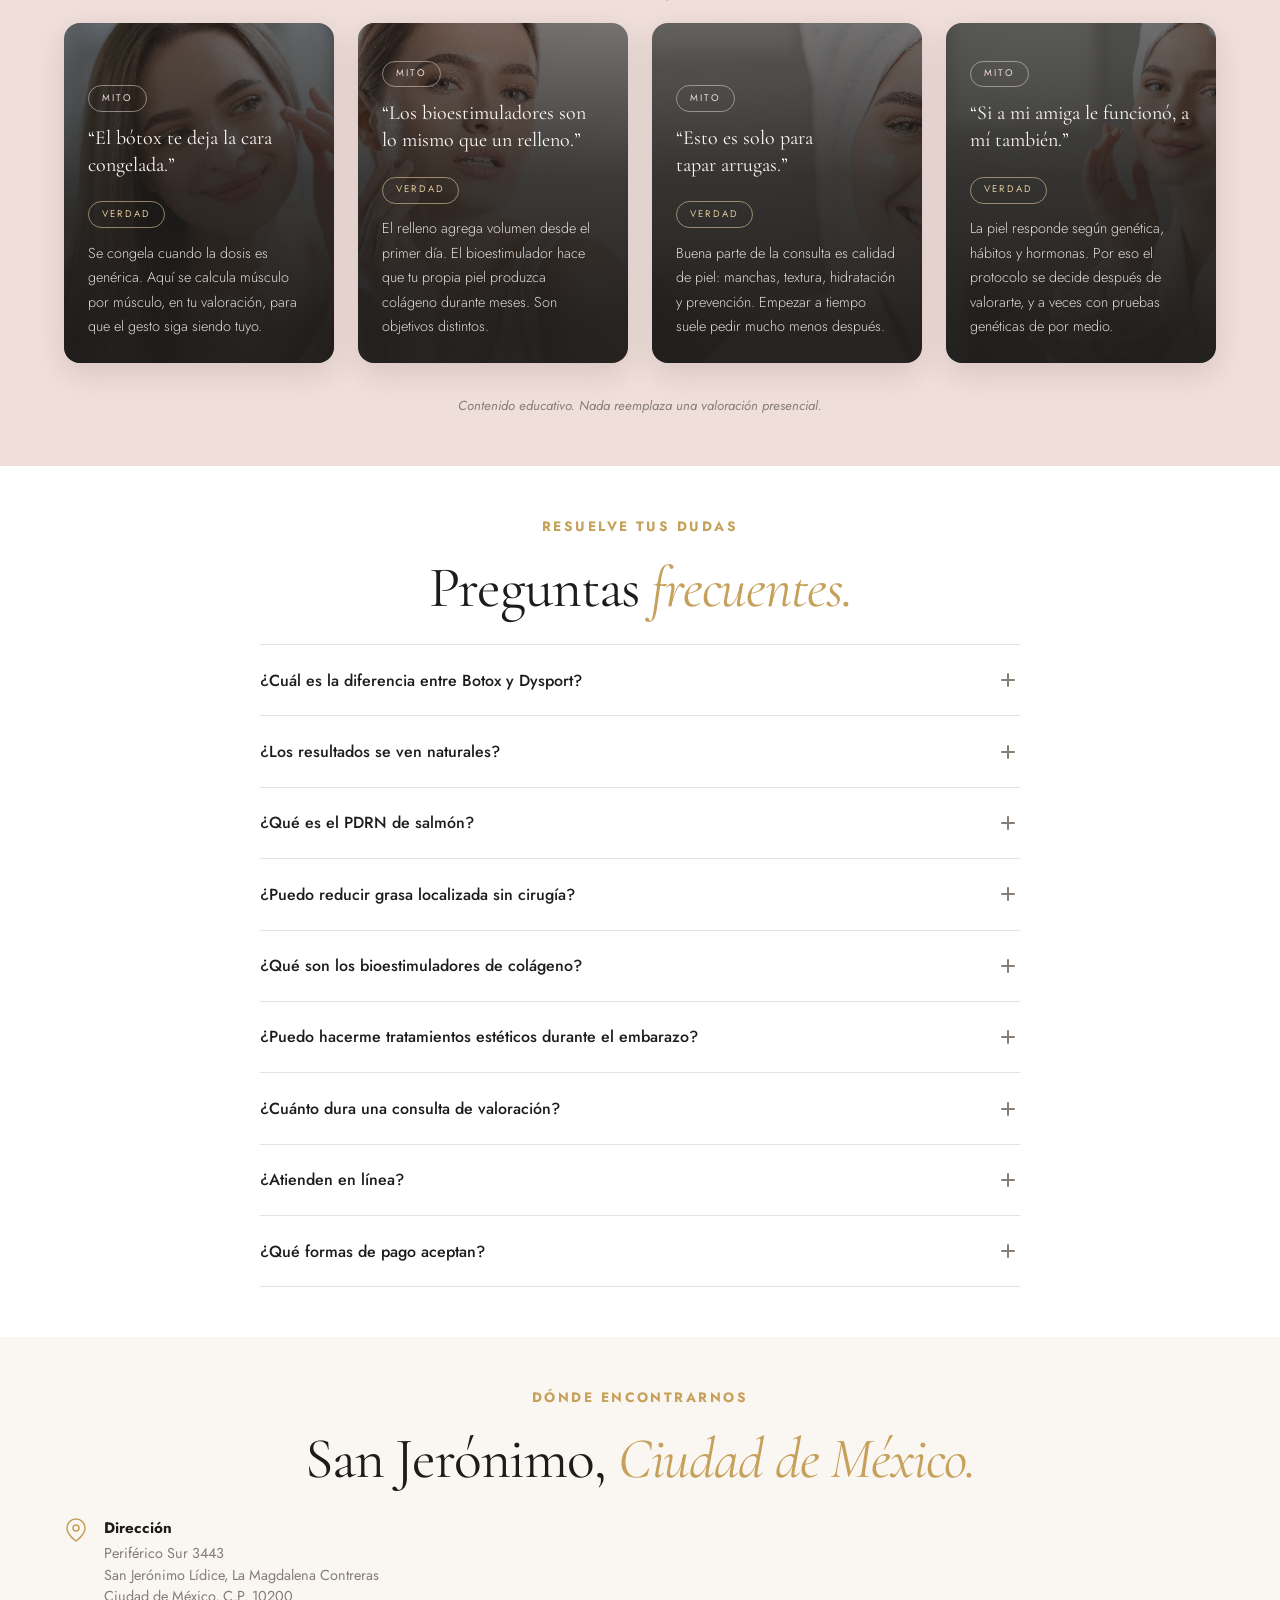
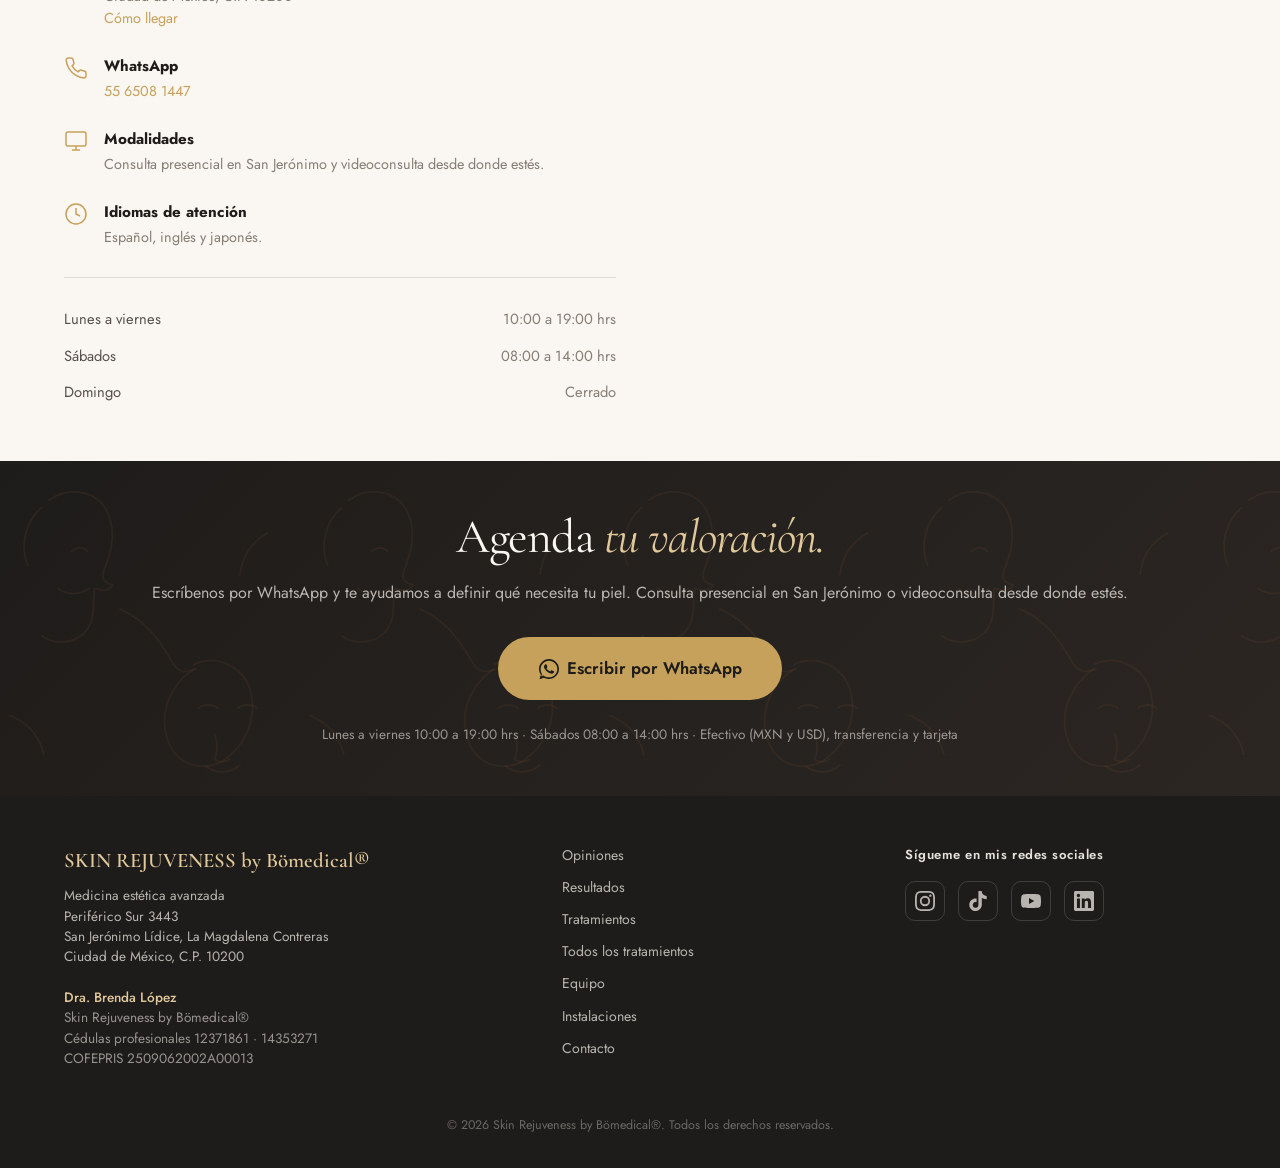
==== commit bb2d2850: "Celular: Agendar junto al logo y navbar que se esconde al bajar - Primera fila con el logo a la izqu" ====
--- a/index.html
+++ b/index.html
@@ -23,7 +23,7 @@
   <link rel="preconnect" href="https://fonts.gstatic.com" crossorigin />
   <link rel="stylesheet" href="https://fonts.googleapis.com/css2?family=Cormorant+Garamond:ital,wght@0,300;0,400;0,500;0,600;1,300;1,400;1,500;1,600&family=Jost:wght@300;400;500;600&display=swap" />
 
-  <link rel="stylesheet" href="styles.css?v=20260929i" />
+  <link rel="stylesheet" href="styles.css?v=20260929j" />
 
   <link rel="icon" href="data:image/svg+xml,<svg xmlns='http://www.w3.org/2000/svg' viewBox='0 0 100 100'><rect width='100' height='100' rx='22' fill='%231E1C1A'/><text x='50' y='70' font-size='58' font-family='Georgia,serif' fill='%23C6A15B' text-anchor='middle'>S</text></svg>" />
 
@@ -1053,6 +1053,6 @@
 
   <script defer src="lib/gsap.min.js?v=20260929e"></script>
   <script defer src="lib/ScrollTrigger.min.js?v=20260929e"></script>
-  <script defer src="main.js?v=20260929g"></script>
+  <script defer src="main.js?v=20260929h"></script>
 </body>
 </html>
--- a/styles.css
+++ b/styles.css
@@ -1089,20 +1089,24 @@
   .footer-social { justify-content: center; }
   .footer-links { align-items: center; }
 
-  /* En celular y tablet el navbar tiene dos filas: logo arriba y abajo los
-     links siempre visibles (un menu escondido tras un icono casi no se toca).
-     Solo van los 4 principales; Agendar ya esta en botones y en el flotante
-     de WhatsApp. --nav-h crece para que el hero y los anclas lo respeten. */
-  :root { --nav-h: 104px; }
+  /* En celular y tablet el navbar tiene dos filas: arriba el logo y Agendar,
+     abajo los 4 links principales siempre visibles (un menu escondido tras un
+     icono casi no se toca). Se esconde al bajar y reaparece al subir
+     (main.js -> initNav). --nav-h crece para que el hero lo respete. */
+  :root { --nav-h: 94px; }
+  .nav { transition: box-shadow 0.3s, transform 0.35s var(--ease-out); }
+  .nav.is-hidden { transform: translateY(-100%); }
   .nav-inner {
     flex-wrap: wrap;
     align-content: flex-start;
     row-gap: 0;
   }
-  .nav-logo { height: 64px; }
+  .nav-logo { height: 58px; }
+  .nav-logo img { height: 40px; }
   .nav-links {
+    order: 3;
     width: 100%;
-    height: 40px;
+    height: 36px;
     align-items: center;
     justify-content: space-between;
     gap: 0.5rem;
@@ -1111,7 +1115,7 @@
   .nav-links a { font-size: 0.8rem; letter-spacing: 0.02em; }
   .nav-links a::after { bottom: -3px; }
   .nav-links a:nth-child(n+5) { display: none; }
-  .nav-cta { display: none; }
+  .nav-cta { padding: 0.5rem 1.2rem; font-size: 0.8rem; }
 }
 
 @media (max-width: 540px) {
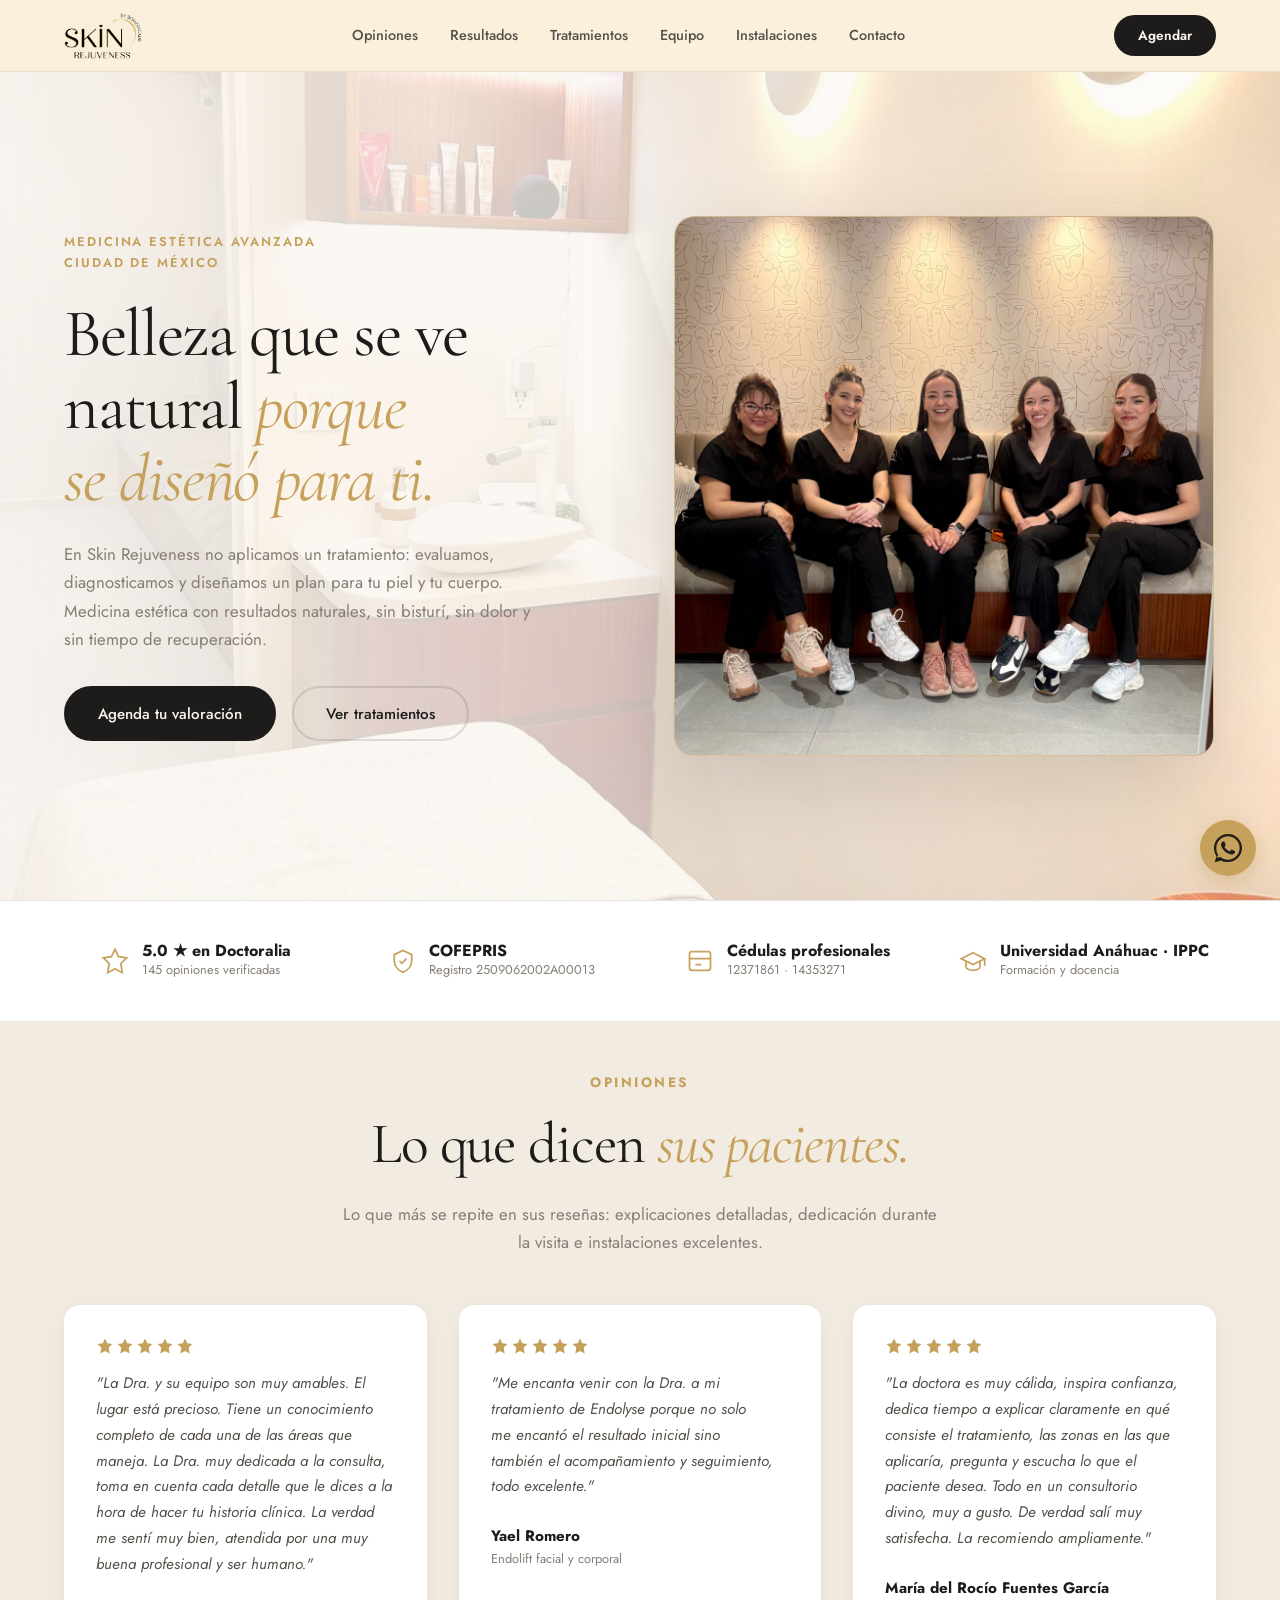
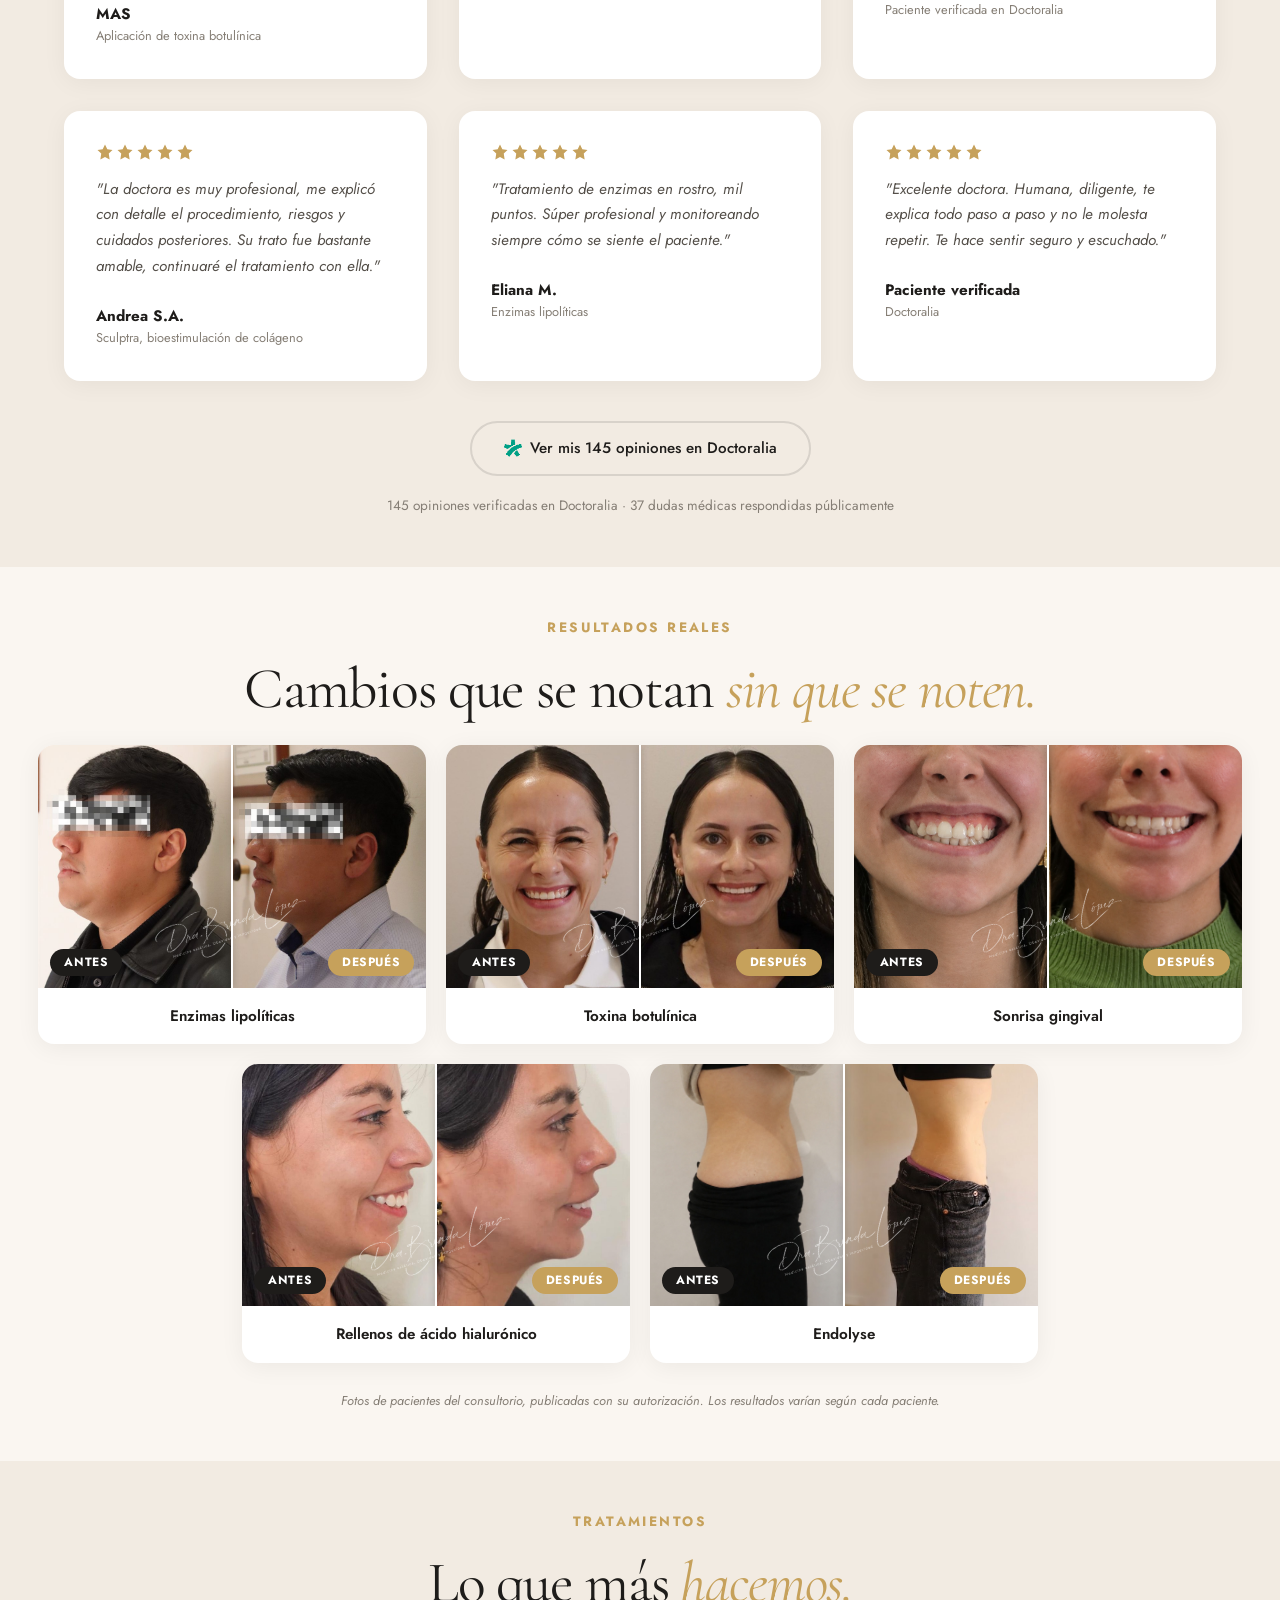
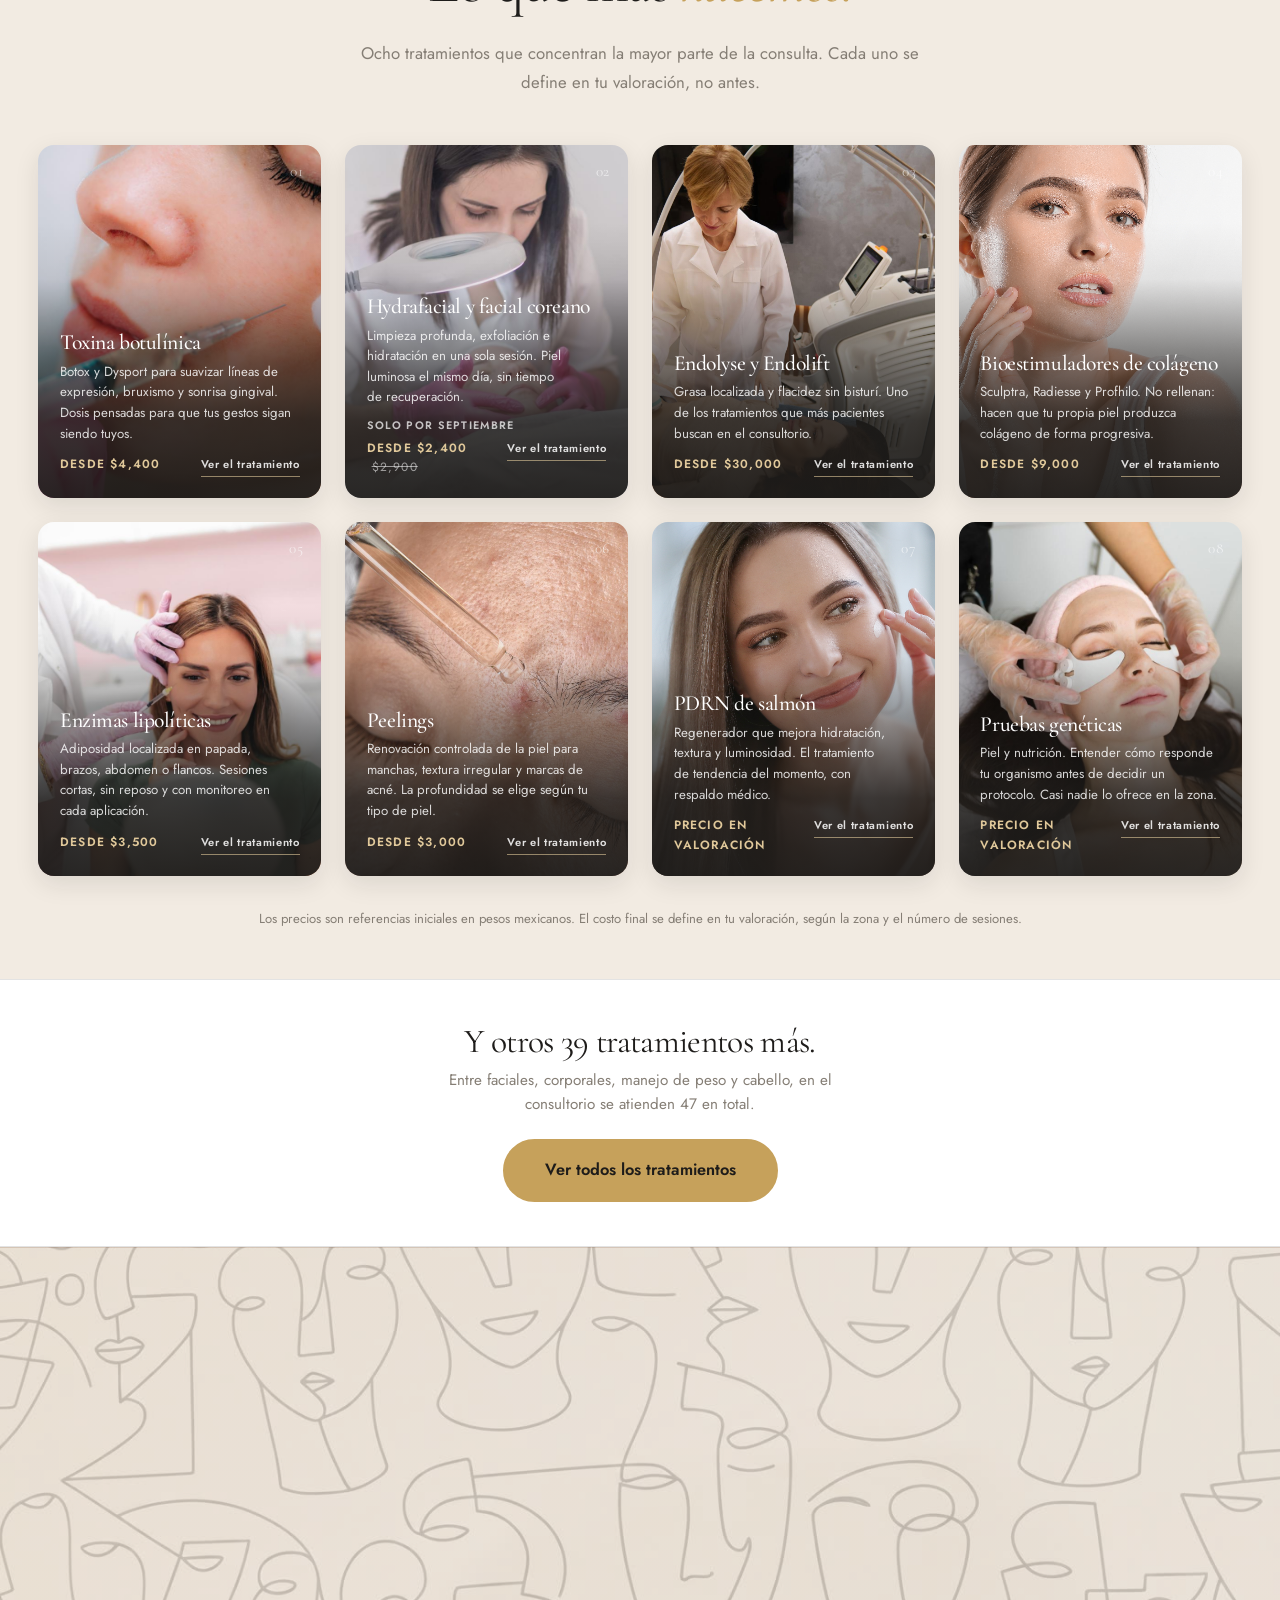
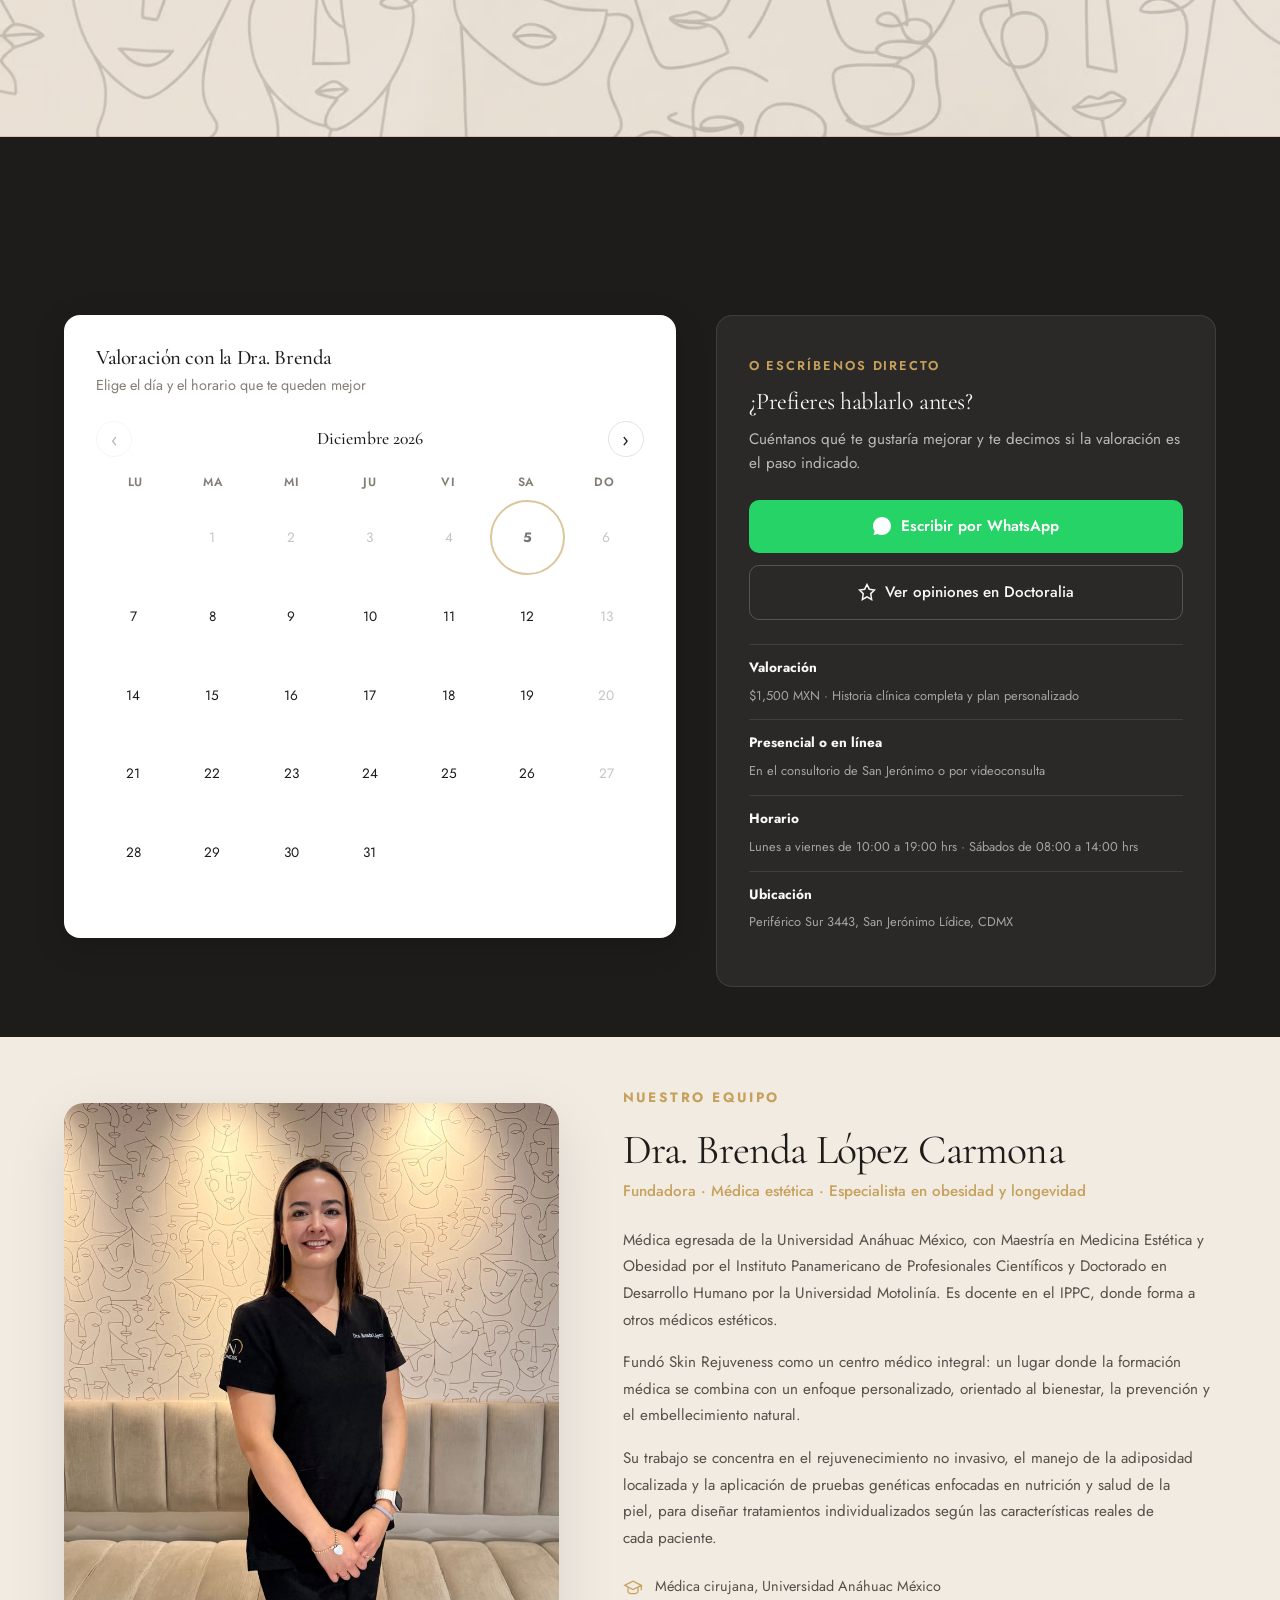
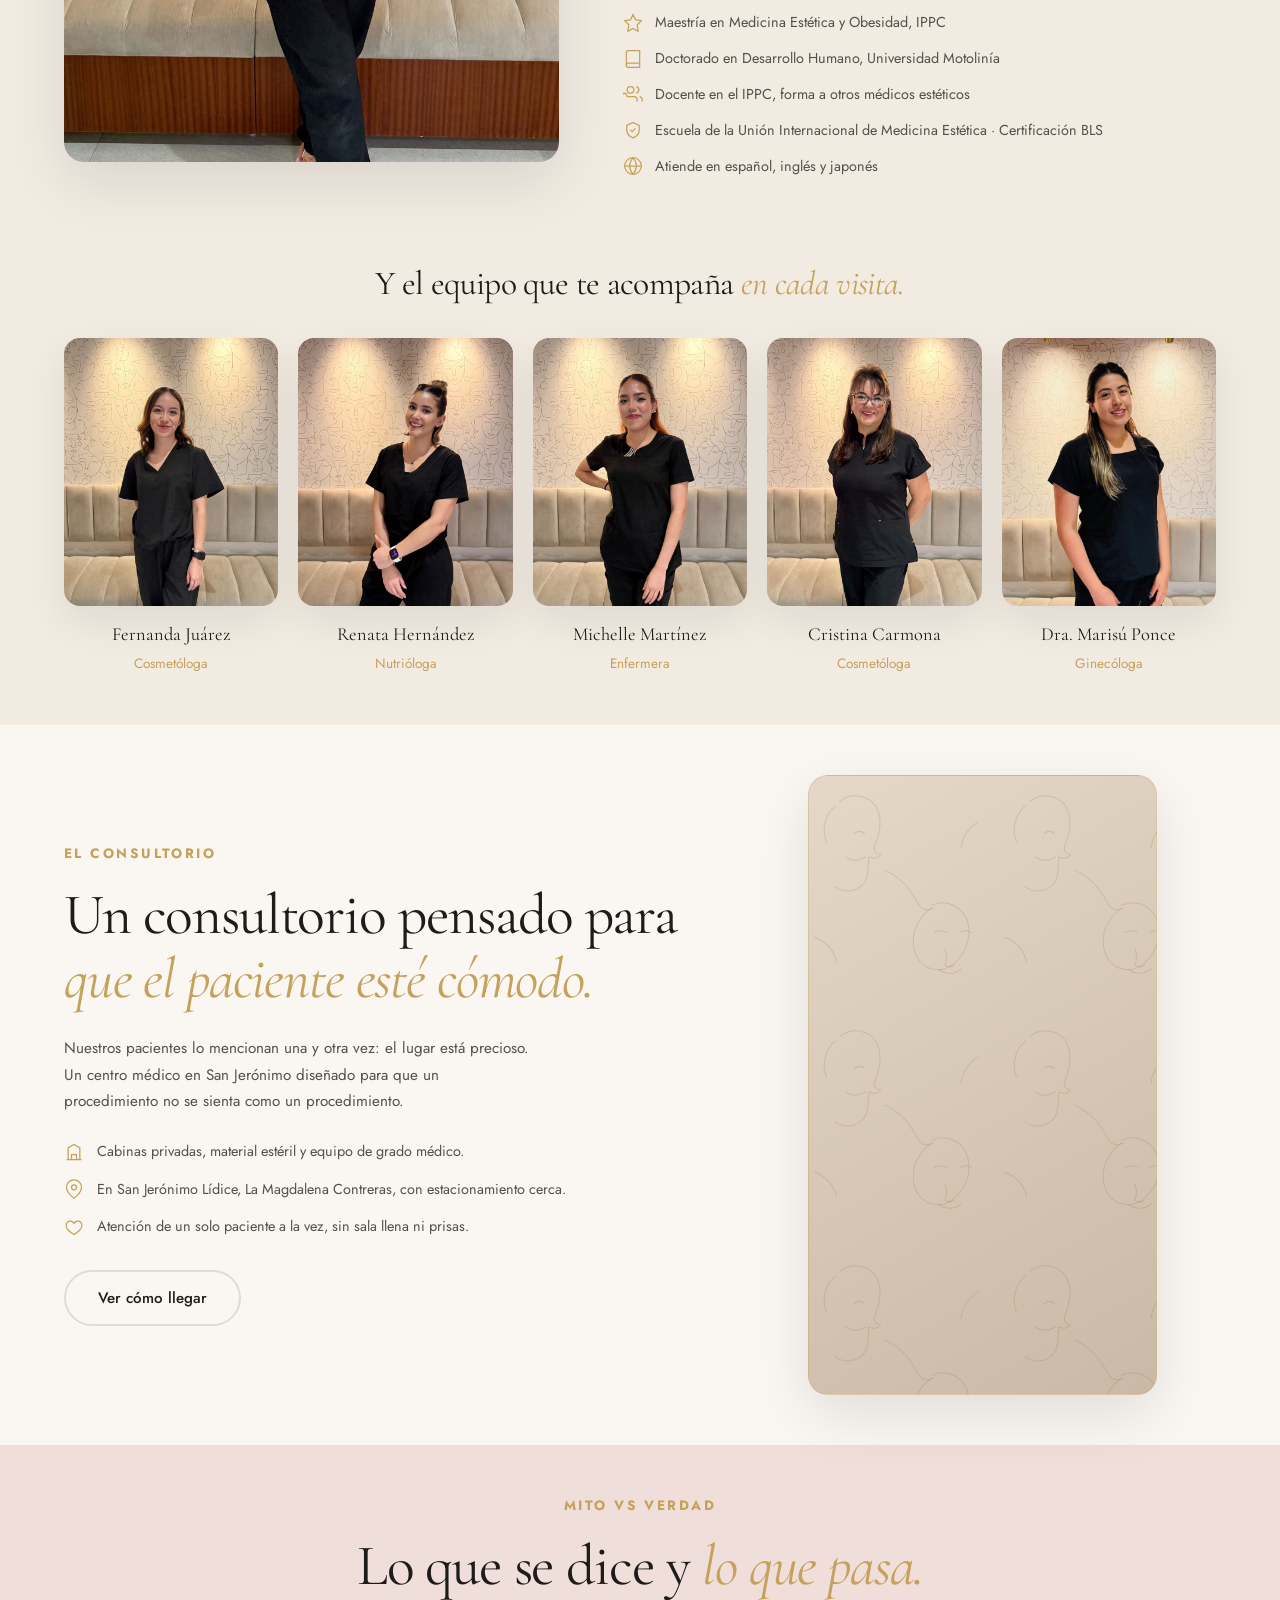
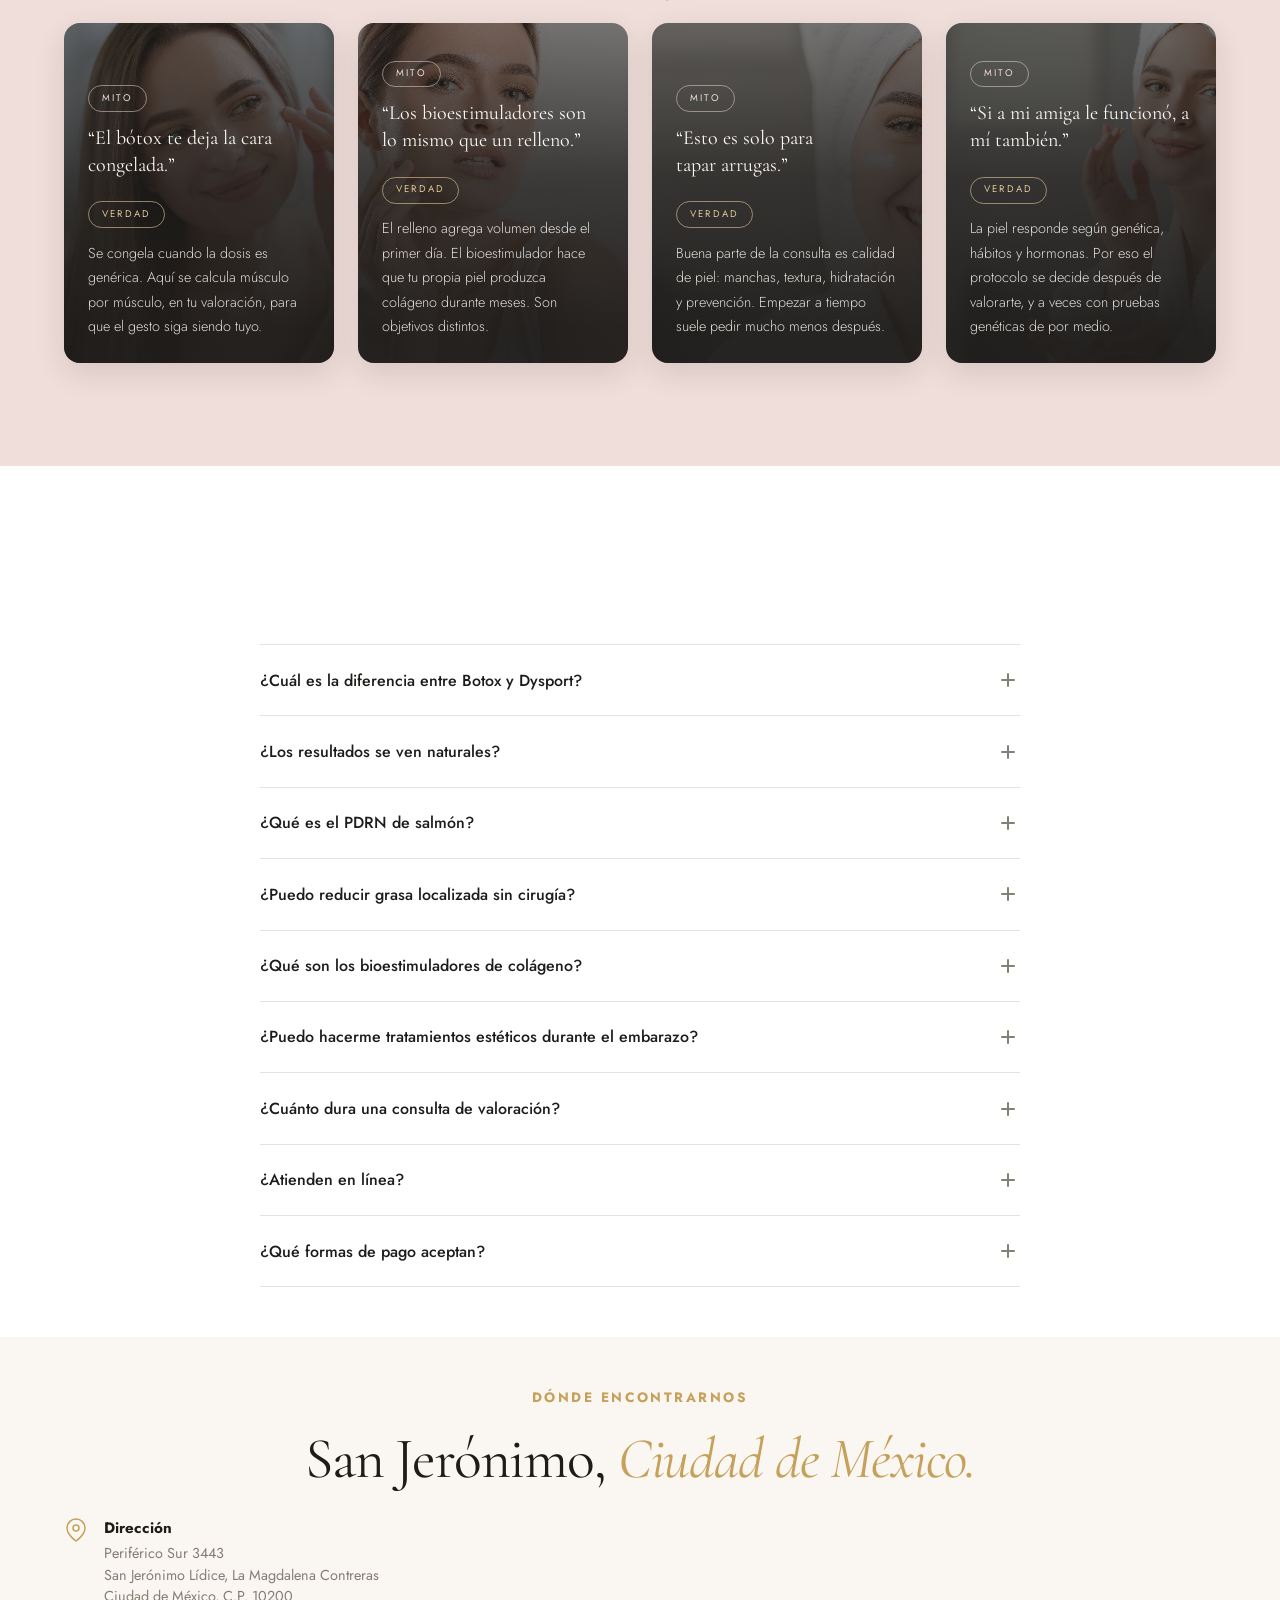
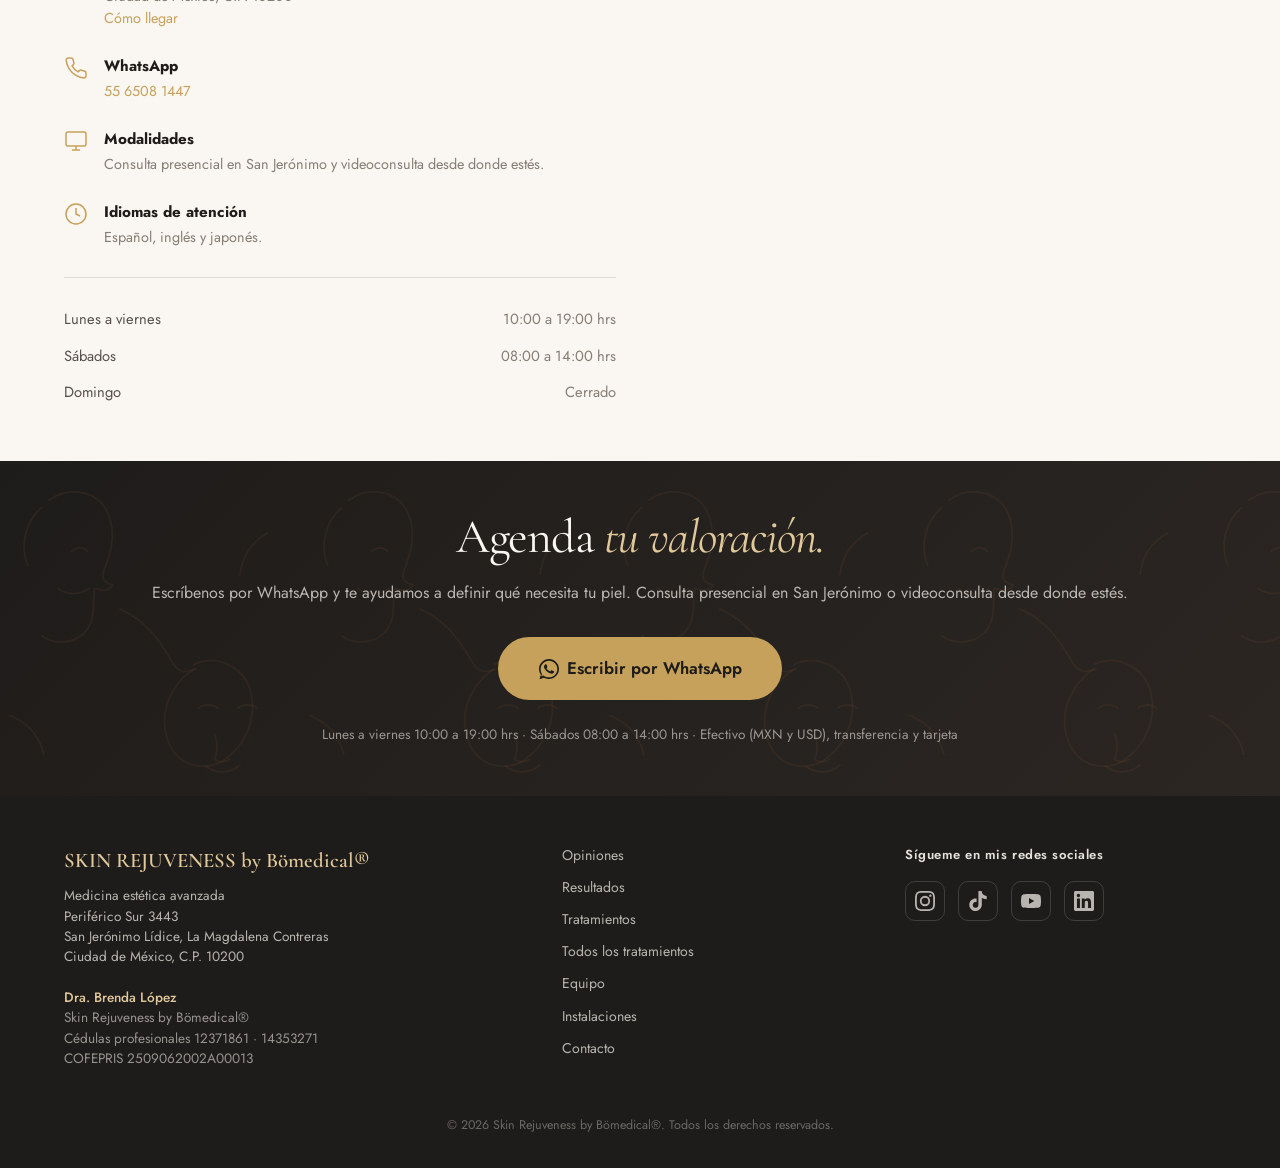
==== commit fd4fae34: "Antes/después más livianos: 3 fotos de PNG a JPG en calidad máxima ba-3-antes, ba-3-despues y ba-5-a" ====
--- a/index.html
+++ b/index.html
@@ -406,8 +406,8 @@
           </div>
           <div class="result-card reveal">
             <div class="ba-pair">
-              <img src="assets/img/ba-3-antes.png" alt="Antes de tratamiento de sonrisa gingival, paciente de la Dra. Brenda López" class="ba-half" loading="lazy" />
-              <img src="assets/img/ba-3-despues.png" alt="Después de tratamiento de sonrisa gingival, paciente de la Dra. Brenda López" class="ba-half" loading="lazy" />
+              <img src="assets/img/ba-3-antes.jpg" alt="Antes de tratamiento de sonrisa gingival, paciente de la Dra. Brenda López" class="ba-half" loading="lazy" />
+              <img src="assets/img/ba-3-despues.jpg" alt="Después de tratamiento de sonrisa gingival, paciente de la Dra. Brenda López" class="ba-half" loading="lazy" />
               <span class="ba-divider" aria-hidden="true"></span>
               <img src="assets/img/marca-de-agua.png?v=20260929e" alt="" class="ba-watermark" aria-hidden="true" />
               <span class="ba-label ba-label--before">Antes</span>
@@ -428,7 +428,7 @@
           </div>
           <div class="result-card reveal">
             <div class="ba-pair">
-              <img src="assets/img/ba-5-antes.png" alt="Antes de Endolyse en abdomen, paciente de la Dra. Brenda López" class="ba-half" loading="lazy" />
+              <img src="assets/img/ba-5-antes.jpg" alt="Antes de Endolyse en abdomen, paciente de la Dra. Brenda López" class="ba-half" loading="lazy" />
               <img src="assets/img/ba-5-despues.jpg?v=20260929h" alt="Después de Endolyse en abdomen, paciente de la Dra. Brenda López" class="ba-half" loading="lazy" />
               <span class="ba-divider" aria-hidden="true"></span>
               <img src="assets/img/marca-de-agua.png?v=20260929e" alt="" class="ba-watermark" aria-hidden="true" />
